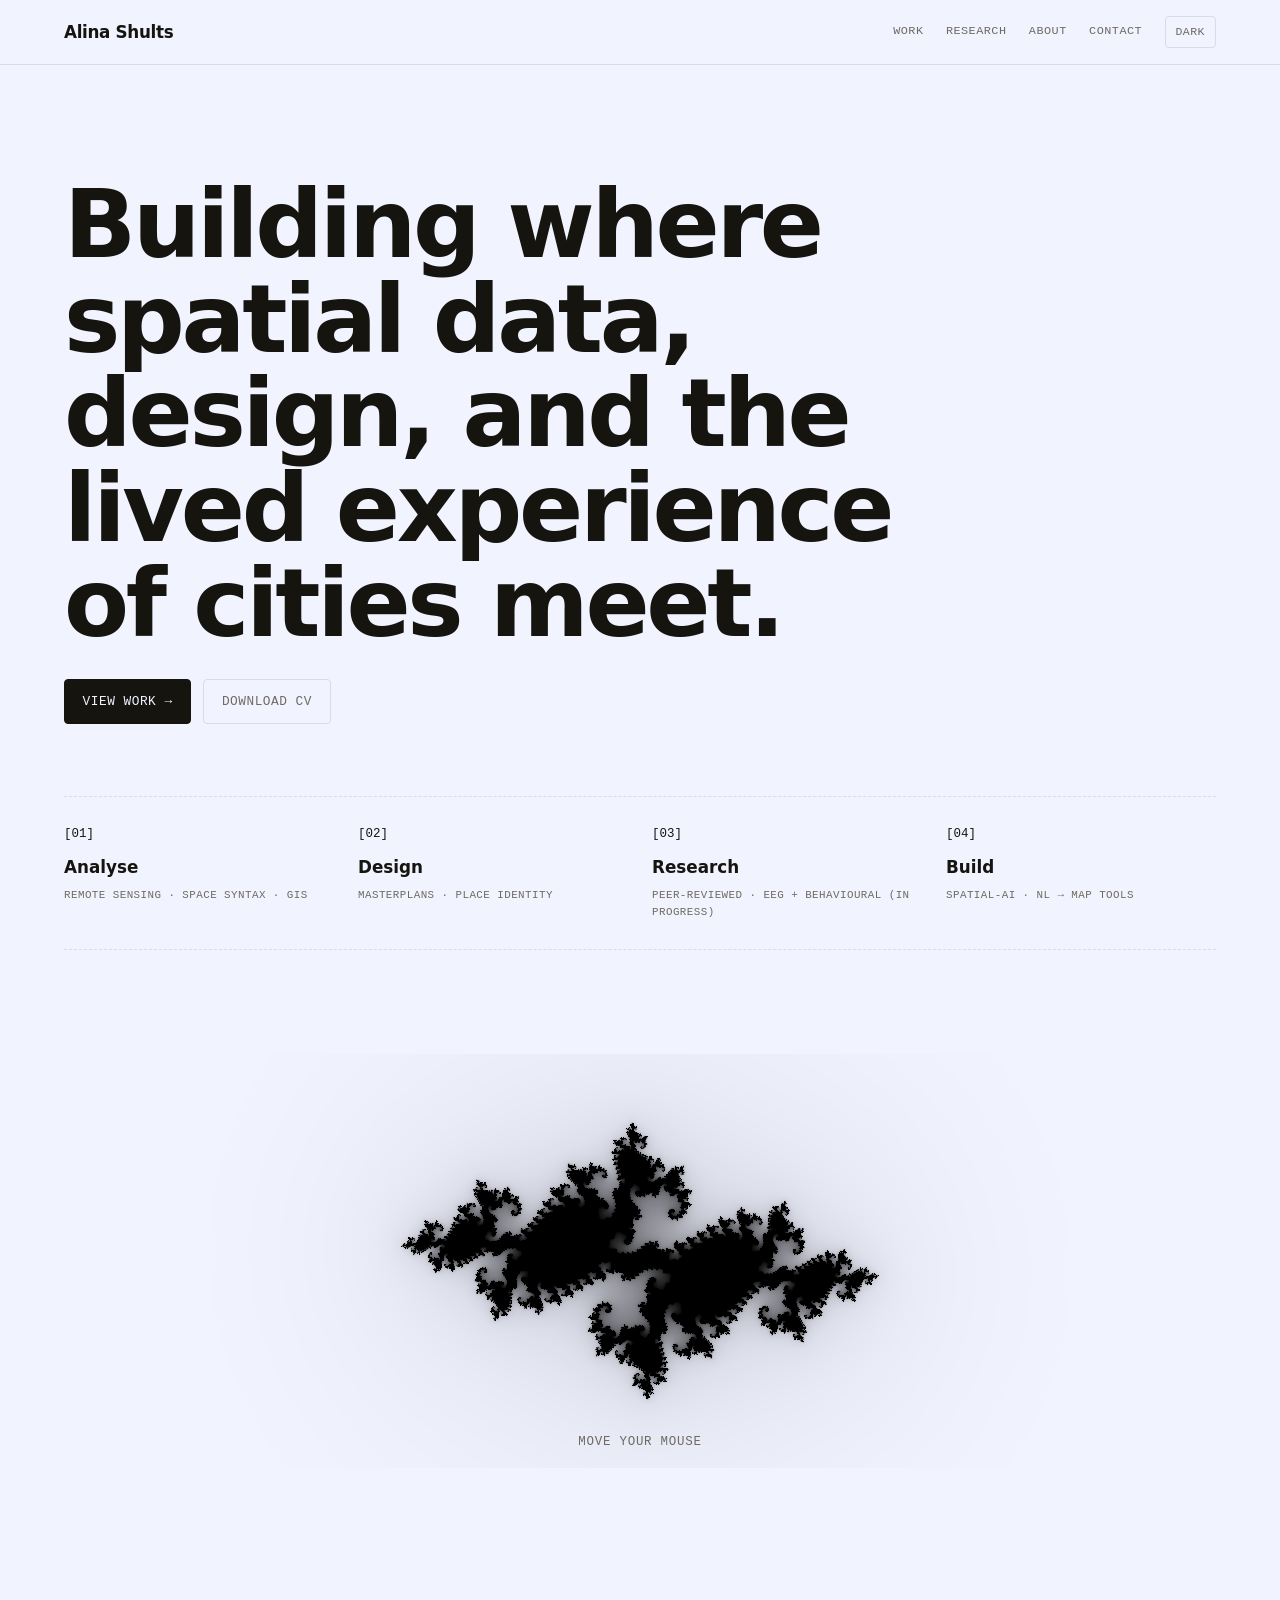
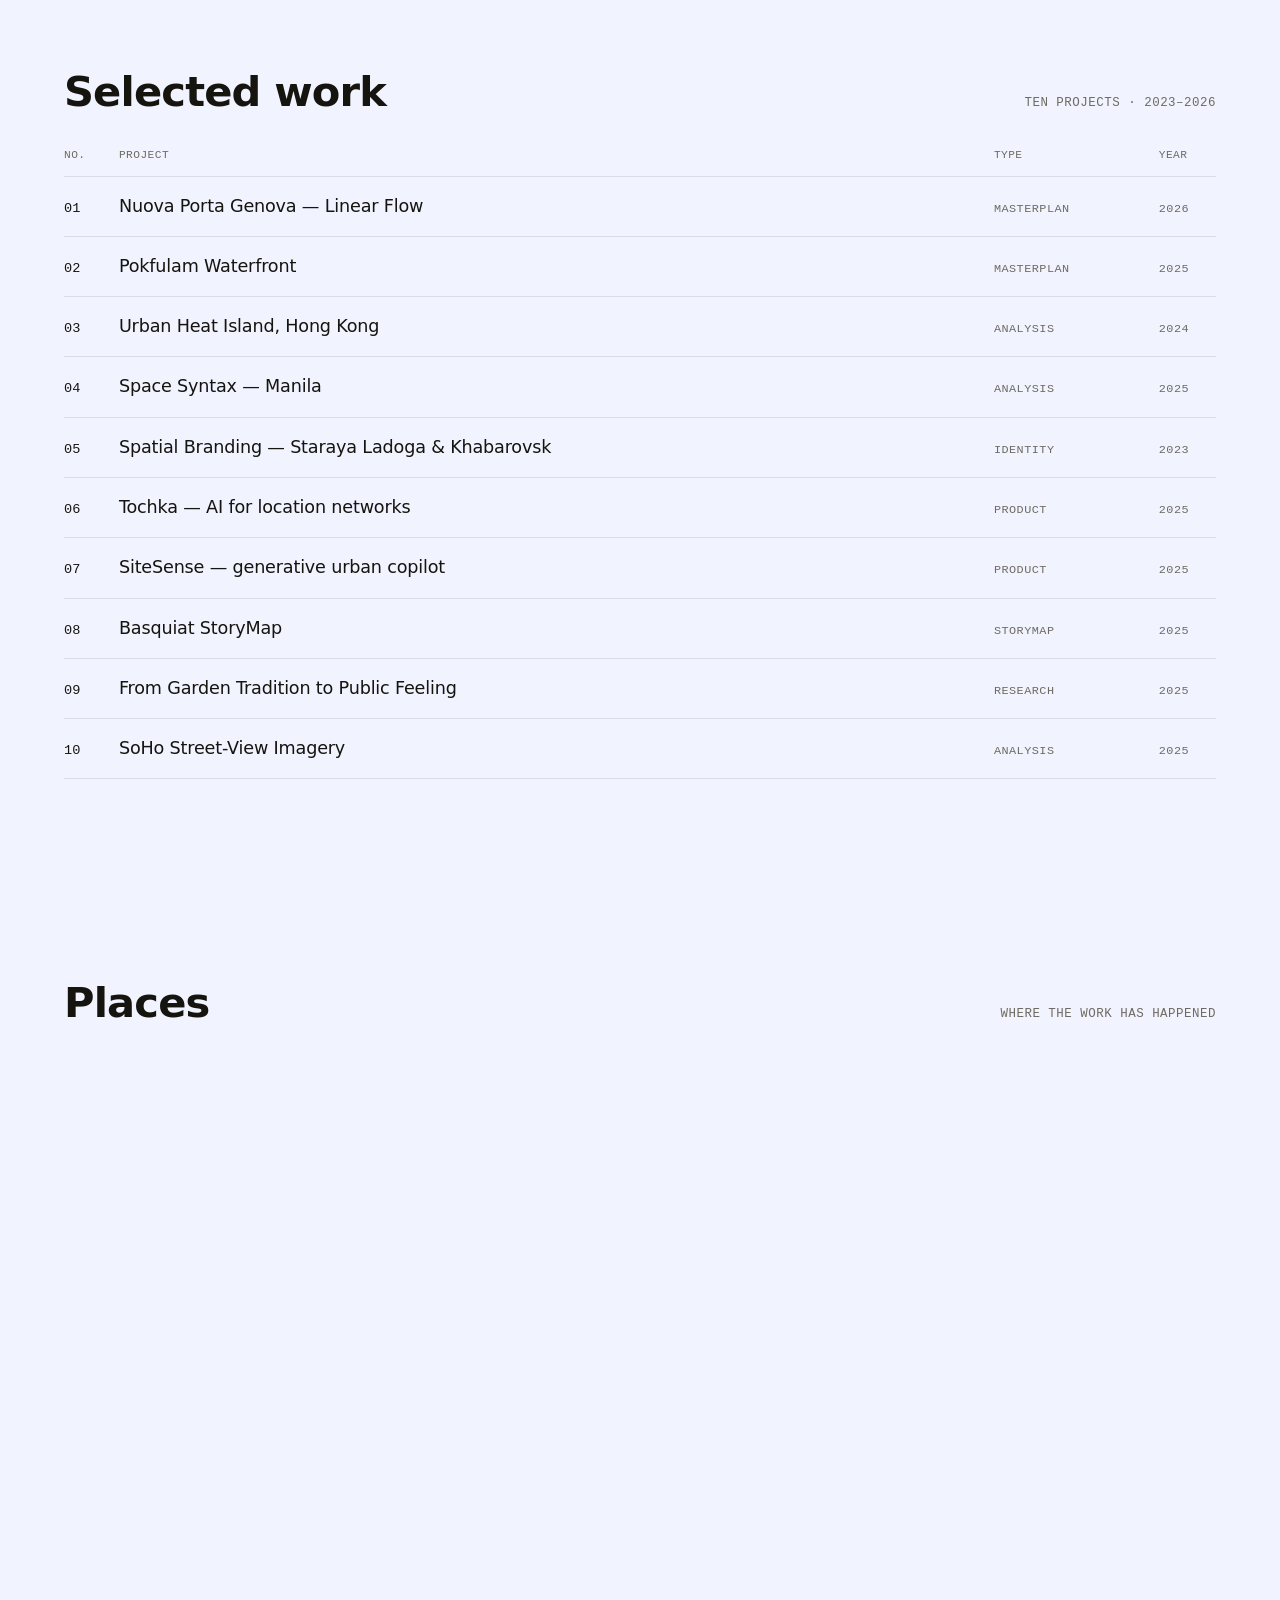
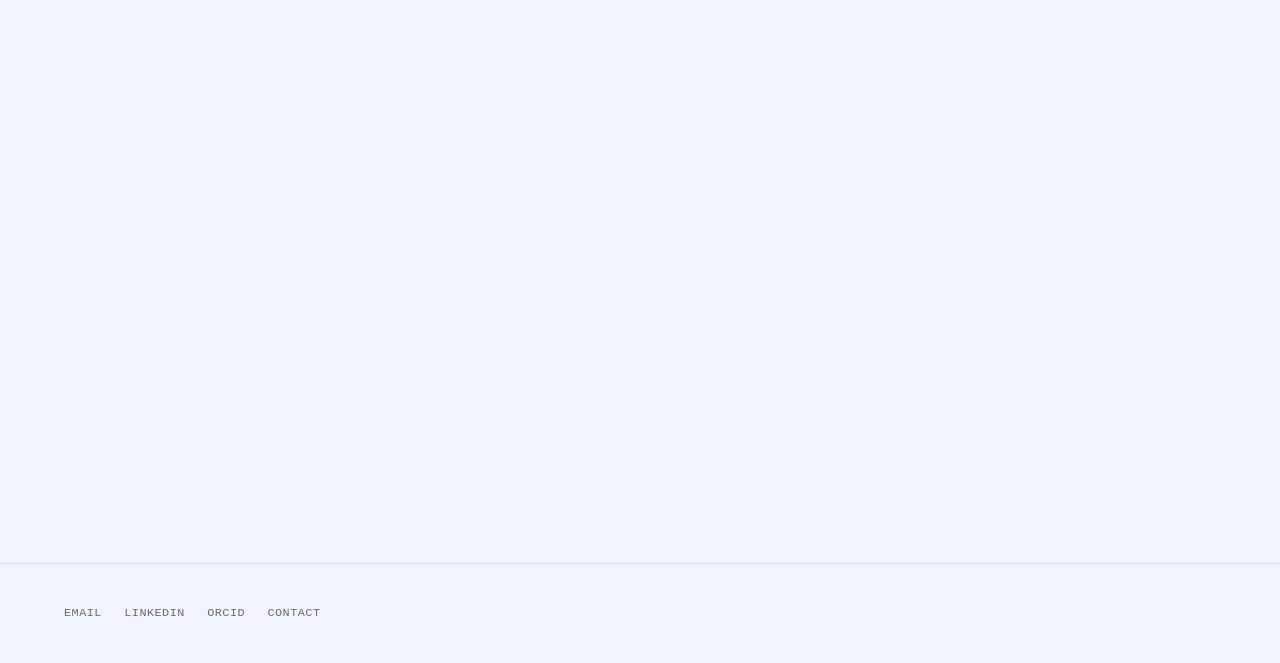
==== index.html @ 36d3a9ee "Julia widget: remove label, blend into page background Transparent fractal sky (alpha = darkness) ov" ====
<!doctype html>
<html lang="en" data-page="home">
<head>
<meta charset="utf-8">
<meta name="viewport" content="width=device-width, initial-scale=1">
<meta http-equiv="Content-Security-Policy" content="default-src 'self'; script-src 'self'; style-src 'self' https://fonts.googleapis.com; font-src https://fonts.gstatic.com; img-src 'self' data:; connect-src 'self'; base-uri 'none'; form-action 'none'">
<meta name="referrer" content="strict-origin-when-cross-origin">
<link rel="icon" href="favicon.ico" sizes="any">
<link rel="icon" type="image/png" sizes="32x32" href="assets/img/icon-32.png">
<link rel="icon" type="image/png" sizes="16x16" href="assets/img/icon-16.png">
<link rel="apple-touch-icon" href="assets/img/icon-180.png">
<title>Alina Shults — Urban Designer & Researcher</title>
<meta name="description" content="Alina Shults is a Hong Kong–based urban designer and researcher working where spatial data, design, and the lived experience of cities meet — and building the AI tools that act on it.">
<link rel="canonical" href="https://alinashults.com/">
<meta name="theme-color" content="#F1F3FF" media="(prefers-color-scheme: light)">
<meta name="theme-color" content="#121110" media="(prefers-color-scheme: dark)">

<meta property="og:type" content="website">
<meta property="og:title" content="Alina Shults — Urban Designer & Researcher">
<meta property="og:description" content="Spatial data, design, and the lived experience of cities — and the AI tools that act on it.">
<meta property="og:url" content="https://alinashults.com/">
<meta property="og:image" content="https://alinashults.com/assets/img/og.jpg">
<meta name="twitter:card" content="summary_large_image">

<link rel="preconnect" href="https://fonts.googleapis.com">
<link rel="preconnect" href="https://fonts.gstatic.com" crossorigin>
<link rel="stylesheet" href="https://fonts.googleapis.com/css2?family=Geist:wght@300;400;500;600&family=Hanken+Grotesk:wght@400;500;600&display=swap">
<link rel="stylesheet" href="https://fonts.googleapis.com/css2?family=Geist+Mono:wght@400;500&family=Space+Mono:wght@400;700&display=swap">
<link rel="stylesheet" href="assets/css/style.css?v=4">

<script type="application/ld+json">
{
  "@context":"https://schema.org",
  "@type":"Person",
  "name":"Alina Shults",
  "alternateName":"Alina Vivien Shults",
  "jobTitle":"Urban Designer & Researcher",
  "url":"https://alinashults.com/",
  "image":"https://alinashults.com/assets/img/og.jpg",
  "address":{"@type":"PostalAddress","addressLocality":"Hong Kong"},
  "alumniOf":[
    {"@type":"CollegeOrUniversity","name":"The University of Hong Kong"},
    {"@type":"CollegeOrUniversity","name":"HSE University (Higher School of Economics)"}
  ],
  "sameAs":[
    "https://hk.linkedin.com/in/alina-vivienne-shults-5b706b327",
    "https://orcid.org/0009-0008-7900-9839"
  ]
}
</script>
<script defer src="assets/js/main.js"></script>
</head>
<body>
<a class="skip-link" href="#main">Skip to content</a>

<header class="site-header">
  <div class="wrap site-header__row">
    <a class="wordmark" href="index.html" aria-label="Alina Shults — home">Alina Shults</a>
    <button class="nav-toggle" type="button" data-nav-toggle aria-controls="nav" aria-expanded="false">Menu</button>
    <nav class="nav" id="nav" aria-label="Primary">
      <a href="work.html">Work</a>
      <a href="research.html">Research</a>
      <a href="about.html">About</a>
      <a href="contact.html">Contact</a>
      <button class="theme-toggle" type="button" data-theme-toggle aria-pressed="false">
        <span data-theme-label>Dark</span>
      </button>
    </nav>
  </div>
</header>

<main id="main">

  <section class="wrap hero">
    <h1 class="hero__title">Building where spatial data, design, and the lived experience of cities meet.</h1>
    <div class="cta">
      <a class="btn btn--primary" href="work.html">View work →</a>
      <a class="btn" href="assets/cv/alina-shults-cv.pdf">Download CV</a>
    </div>
  </section>

  <section class="wrap" aria-label="How I work">
    <div class="verbs" data-reveal>
      <div class="verb"><div class="verb__idx">[01]</div><div class="verb__name">Analyse</div><div class="verb__meta">Remote sensing · space syntax · GIS</div></div>
      <div class="verb"><div class="verb__idx">[02]</div><div class="verb__name">Design</div><div class="verb__meta">Masterplans · place identity</div></div>
      <div class="verb"><div class="verb__idx">[03]</div><div class="verb__name">Research</div><div class="verb__meta">Peer-reviewed · EEG + behavioural (in progress)</div></div>
      <div class="verb"><div class="verb__idx">[04]</div><div class="verb__name">Build</div><div class="verb__meta">Spatial-AI · NL → map tools</div></div>
    </div>
  </section>

  <section class="wrap section" aria-label="Generative">
    <div class="julia-widget" id="julia">
      <canvas id="julia-canvas"></canvas>
      <span class="hint" id="julia-hint">Move your mouse</span>
    </div>
  </section>

  <section class="wrap section" aria-labelledby="work-h">
    <div class="sec-head">
      <h2 class="sec-title" id="work-h">Selected work</h2>
      <span class="label">Ten projects · 2023–2026</span>
    </div>
    <div class="worktable">
      <div class="worktable__head"><span>No.</span><span>Project</span><span>Type</span><span>Year</span></div>
      <a class="work-row" href="work.html#nuova-porta-genova"><span class="work-row__no">01</span><span class="work-row__title">Nuova Porta Genova — Linear Flow</span><span class="work-row__type">Masterplan</span><span class="work-row__year">2026</span></a>
      <a class="work-row" href="work.html#pokfulam-waterfront"><span class="work-row__no">02</span><span class="work-row__title">Pokfulam Waterfront</span><span class="work-row__type">Masterplan</span><span class="work-row__year">2025</span></a>
      <a class="work-row" href="work.html#urban-heat-island-hong-kong"><span class="work-row__no">03</span><span class="work-row__title">Urban Heat Island, Hong Kong</span><span class="work-row__type">Analysis</span><span class="work-row__year">2024</span></a>
      <a class="work-row" href="work.html#space-syntax-manila"><span class="work-row__no">04</span><span class="work-row__title">Space Syntax — Manila</span><span class="work-row__type">Analysis</span><span class="work-row__year">2025</span></a>
      <a class="work-row" href="work.html#spatial-branding"><span class="work-row__no">05</span><span class="work-row__title">Spatial Branding — Staraya Ladoga &amp; Khabarovsk</span><span class="work-row__type">Identity</span><span class="work-row__year">2023</span></a>
      <a class="work-row" href="work.html#tochka"><span class="work-row__no">06</span><span class="work-row__title">Tochka — AI for location networks</span><span class="work-row__type">Product</span><span class="work-row__year">2025</span></a>
      <a class="work-row" href="work.html#sitesense"><span class="work-row__no">07</span><span class="work-row__title">SiteSense — generative urban copilot</span><span class="work-row__type">Product</span><span class="work-row__year">2025</span></a>
      <a class="work-row" href="projects/basquiat-storymap.html" target="_blank" rel="noopener"><span class="work-row__no">08</span><span class="work-row__title">Basquiat StoryMap</span><span class="work-row__type">Storymap</span><span class="work-row__year">2025</span></a>
      <a class="work-row" href="projects/gardens-public-feeling.html" target="_blank" rel="noopener"><span class="work-row__no">09</span><span class="work-row__title">From Garden Tradition to Public Feeling</span><span class="work-row__type">Research</span><span class="work-row__year">2025</span></a>
      <a class="work-row" href="projects/soho-street-view.html" target="_blank" rel="noopener"><span class="work-row__no">10</span><span class="work-row__title">SoHo Street-View Imagery</span><span class="work-row__type">Analysis</span><span class="work-row__year">2025</span></a>
    </div>
  </section>

  <section class="wrap section" aria-labelledby="places-h">
    <div class="sec-head">
      <h2 class="sec-title" id="places-h">Places</h2>
      <span class="label">Where the work has happened</span>
    </div>
    <div class="placemap-wrap" data-reveal>
      <svg id="placemap" viewBox="0 0 1000 389" role="img" aria-labelledby="maptitle" preserveAspectRatio="xMidYMid meet">
        <title id="maptitle">Map of locations across Europe, Russia, and East and Southeast Asia where Alina Shults has worked.</title>
        <rect class="frame" x="0.5" y="0.5" width="999" height="388"></rect>
        <path class="land" fill-rule="evenodd" d="M334.5 455.8L333.7 457.2L332.9 458.5L327.1 458.1L320.9 458.2L317.4 457.3L317.4 457.2L315.9 456.4L322.1 456.5L328.1 456.8L330.2 455.6L331.6 454.7L334.5 455.8ZM57.8 454.3L52.4 454.7L48.8 453.7L47.1 452.7L47.0 452.5L45.2 451.8L45.2 451.8L46.9 450.7L52.1 451.2L54.9 452.1L57.0 453.0L57.8 454.3ZM374.6 450.3L378.0 451.5L379.2 453.1L379.5 454.3L379.6 455.8L375.3 456.6L370.8 457.3L365.6 458.0L359.8 458.5L353.2 458.4L349.5 457.4L350.0 456.3L356.0 455.5L358.4 454.6L360.1 453.4L361.3 452.4L363.0 451.4L364.8 450.3L364.8 450.3L366.2 450.3L370.4 449.7L374.6 450.3ZM163.3 437.6L166.9 438.1L170.2 437.6L168.6 438.6L166.0 439.3L162.2 439.0L159.4 438.1L159.4 438.1L160.0 437.1L163.3 437.6ZM151.2 437.6L155.5 438.7L153.8 438.6L150.2 438.3L146.4 437.5L146.4 437.5L148.4 436.9L151.2 437.6ZM225.1 433.3L228.1 433.7L231.1 433.3L232.8 434.9L230.6 434.7L227.2 434.8L223.8 434.7L220.0 434.9L217.2 434.3L215.7 433.2L215.7 433.2L217.5 432.7L221.0 433.1L225.1 433.3ZM309.9 430.6L310.2 431.8L309.7 432.9L308.9 433.9L305.7 434.3L302.6 434.9L298.9 434.8L300.3 433.7L297.0 434.1L293.9 434.5L291.8 433.7L291.6 432.5L294.7 431.4L294.7 431.4L296.6 431.1L299.8 431.2L300.6 429.8L300.8 428.8L300.7 426.5L302.3 425.2L304.9 424.8L306.3 425.8L307.0 426.9L308.2 428.1L309.1 429.3L309.9 430.6ZM337.2 411.7L336.0 412.3L333.9 411.8L331.6 412.1L329.7 412.7L327.7 413.4L326.4 414.3L326.0 415.4L326.1 416.4L327.4 417.3L325.5 418.0L322.9 418.2L321.4 419.1L319.8 420.0L318.0 421.2L317.6 422.2L318.6 423.4L320.0 424.2L322.3 424.9L324.5 425.8L325.6 426.8L326.2 427.9L327.0 429.0L328.3 429.9L329.1 430.9L329.5 433.5L330.3 434.5L330.5 435.6L331.4 436.7L331.0 438.2L329.5 439.3L327.9 440.2L324.2 440.6L322.9 441.6L321.2 442.5L317.1 443.6L313.4 444.0L309.9 444.6L306.1 445.2L303.9 446.3L299.4 446.4L294.5 446.3L290.1 446.6L285.4 446.6L286.3 447.6L290.6 448.1L293.7 448.9L295.4 449.9L292.3 450.7L287.5 450.5L283.5 451.2L283.4 452.3L283.3 453.4L286.5 454.3L287.1 455.4L290.7 456.4L296.5 456.8L301.5 457.6L305.5 458.5L310.6 459.3L317.5 459.8L324.3 460.5L329.0 461.4L334.2 462.3L336.9 463.6L338.3 464.6L341.6 463.6L346.2 462.8L351.1 462.0L356.8 461.3L361.8 460.5L368.7 460.4L375.5 460.8L381.1 461.5L382.9 460.3L386.7 459.5L393.8 459.4L399.3 458.8L404.5 458.2L410.2 457.8L416.4 457.3L420.7 456.6L418.7 455.6L417.5 454.7L417.5 453.6L412.2 453.7L406.4 454.2L401.0 454.2L400.2 453.1L400.6 451.1L401.9 450.5L405.8 449.8L410.5 449.2L413.9 448.3L417.3 447.5L419.8 446.4L423.6 446.0L427.3 445.6L429.2 445.4L433.5 445.2L437.6 444.9L441.0 444.3L444.4 443.7L447.5 443.0L451.3 442.1L453.8 441.2L456.4 440.4L457.2 439.3L454.3 438.7L455.2 437.5L457.1 436.6L460.0 436.1L463.0 435.4L465.9 434.6L468.0 433.5L469.4 432.2L471.4 431.4L474.7 431.6L476.1 432.5L479.4 432.6L479.5 431.6L480.9 430.5L483.9 430.8L484.6 431.8L487.9 432.0L491.5 431.5L495.0 431.1L498.2 431.3L499.4 432.5L502.4 431.5L505.2 431.0L508.4 430.7L511.5 430.3L514.3 429.6L517.4 429.2L519.8 428.6L521.5 427.6L523.6 428.3L526.5 427.9L528.5 429.2L530.0 430.2L533.2 429.7L534.5 428.6L537.3 427.8L540.9 428.0L542.0 429.0L544.3 428.0L547.3 427.7L550.6 427.6L553.5 427.6L556.6 427.9L559.6 428.1L560.9 429.0L562.7 429.8L565.7 429.3L569.0 429.2L572.2 429.2L575.3 429.2L578.0 428.8L581.0 428.5L583.4 427.7L586.0 427.2L588.9 427.0L591.0 426.2L592.5 424.7L594.1 423.7L597.0 424.2L598.1 425.2L600.5 425.8L603.3 425.6L605.3 426.6L607.4 427.3L610.2 426.6L611.2 425.4L613.7 424.9L616.6 424.0L619.3 423.6L622.5 423.1L624.7 422.5L627.0 421.8L629.2 421.2L631.8 421.6L634.3 420.6L636.1 419.8L638.7 419.9L641.0 419.2L641.5 418.2L643.9 417.5L646.2 416.9L648.9 416.5L651.5 416.3L653.9 416.4L656.5 416.7L658.8 417.5L659.0 418.7L661.5 419.6L663.2 420.4L666.5 420.7L668.3 421.5L670.6 422.2L673.3 422.4L675.5 421.8L677.9 420.7L680.5 421.3L683.3 421.6L685.9 421.9L688.6 422.2L691.4 422.2L693.6 425.0L693.5 425.8L693.2 427.0L690.5 427.7L688.4 428.7L688.7 429.8L691.9 429.8L691.5 430.9L690.1 431.9L688.7 433.0L690.9 433.9L694.1 434.2L697.3 433.7L698.8 432.6L699.7 431.6L701.3 430.7L703.0 429.9L703.7 428.9L705.2 427.6L706.9 427.3L710.1 427.2L712.9 426.8L715.7 426.4L717.0 425.3L717.9 424.3L719.8 423.2L722.5 422.5L724.8 422.0L726.3 421.1L727.9 420.6L729.9 420.1L732.7 420.4L735.2 420.1L737.9 419.8L741.0 420.0L743.0 419.2L744.4 417.4L745.4 418.1L746.7 419.4L749.1 420.0L751.8 420.2L754.4 419.9L757.2 420.1L759.9 420.1L761.6 419.9L763.9 420.0L766.1 420.6L768.6 420.3L771.6 420.3L774.1 419.9L777.0 420.3L778.8 419.3L780.3 418.4L782.2 417.6L785.6 415.6L787.4 416.0L789.6 416.7L791.4 417.7L794.9 419.4L797.7 419.4L800.2 419.4L803.2 419.1L806.2 418.7L808.5 418.0L810.4 417.2L813.5 417.0L815.6 416.4L817.7 417.0L819.2 417.9L821.1 418.7L824.2 418.6L826.1 419.3L829.4 420.0L832.9 420.3L835.8 420.1L837.9 419.2L839.8 418.3L842.3 418.1L844.8 418.5L847.7 418.8L850.3 418.3L852.8 418.3L855.2 418.6L857.8 418.9L860.3 418.4L863.3 418.0L866.1 417.9L869.3 417.9L871.8 417.6L874.3 417.4L875.1 416.0L875.2 414.9L876.9 415.6L877.4 416.9L878.4 418.0L879.5 418.9L881.8 419.4L885.0 419.3L888.6 419.2L891.1 419.1L894.8 419.1L897.4 419.0L901.0 419.1L904.1 419.3L906.1 420.2L905.6 421.2L907.4 422.1L910.3 422.7L913.4 423.4L917.0 423.9L920.8 424.3L923.6 424.8L926.8 424.8L928.6 423.9L931.0 424.7L933.1 425.5L935.6 426.2L939.0 426.5L942.2 426.8L943.5 427.9L946.7 428.5L948.8 429.5L951.9 429.9L955.1 429.9L958.1 430.1L961.4 430.0L964.7 430.2L967.8 430.6L970.7 431.3L973.6 431.8L975.6 432.6L975.2 433.7L973.8 434.7L972.5 435.9L971.5 436.9L970.2 438.1L966.6 438.5L965.0 439.5L961.4 440.1L960.1 441.2L958.2 442.2L956.2 443.1L955.1 444.2L954.4 445.2L954.1 446.5L954.1 447.5L955.7 448.6L956.3 449.7L957.6 450.6L962.8 451.0L963.9 452.2L958.9 452.7L954.6 453.2L949.4 453.4L947.0 454.9L946.5 456.2L945.3 457.3L943.9 458.3L947.6 459.2L949.0 460.4L951.4 461.4L954.7 462.3L958.6 463.2L962.8 464.1L969.2 465.0L970.6 466.3L978.6 466.9L979.1 467.1L981.2 467.9L988.8 467.2L995.2 468.1L1000.0 468.8L1000.0 483.5L0.0 483.5L0.0 468.8L0.2 468.8L2.6 467.2L7.6 468.1L7.9 468.0L8.7 467.7L9.7 467.4L10.5 467.2L10.9 467.1L11.3 467.1L11.6 467.1L15.6 468.3L19.1 467.1L19.8 467.0L27.9 466.5L30.6 467.1L31.9 467.5L36.0 468.4L43.9 469.1L50.2 470.0L60.9 470.6L68.9 469.9L80.7 470.4L87.4 471.3L94.8 470.5L102.5 469.7L103.1 468.4L92.1 468.3L83.2 467.6L80.8 466.5L73.4 465.9L73.9 464.7L74.9 463.5L75.9 462.5L75.4 461.4L70.8 460.6L68.6 459.6L64.3 458.7L71.1 458.9L77.5 458.5L81.5 459.4L86.5 458.6L91.1 457.6L93.3 456.6L92.3 455.5L88.7 454.7L84.6 453.9L78.9 453.7L73.9 453.4L68.5 453.1L66.7 452.1L63.1 451.2L61.0 450.2L60.1 447.0L61.5 447.3L64.0 448.2L68.5 447.9L72.9 447.5L75.2 448.7L79.6 448.5L83.3 447.9L86.8 447.1L90.0 446.2L94.2 445.9L94.0 444.9L93.1 443.8L93.9 442.8L97.5 442.4L99.1 443.3L103.3 442.7L106.6 442.0L110.5 442.0L114.3 441.7L118.0 441.1L121.0 440.5L124.4 439.9L126.6 440.0L128.5 440.2L132.6 439.9L136.3 440.3L140.1 440.3L143.8 439.9L147.5 440.2L151.7 440.5L155.5 440.3L159.5 440.4L163.7 440.5L167.5 440.3L170.3 439.5L173.7 439.1L177.2 439.7L180.5 439.2L183.5 438.2L185.3 439.1L186.3 440.1L188.1 441.0L190.9 440.2L194.3 441.2L198.0 441.5L201.2 442.3L205.1 442.1L208.7 441.7L212.9 441.8L216.6 442.1L220.4 442.6L221.9 441.4L220.1 440.5L218.7 439.5L215.2 439.3L213.6 438.3L213.0 437.2L212.0 435.2L214.1 435.6L217.8 435.7L221.4 435.6L224.6 436.0L227.4 436.8L228.6 437.8L232.4 437.9L236.0 437.6L239.8 437.0L243.2 436.7L246.1 437.4L249.8 437.1L252.1 435.0L254.4 436.3L257.6 436.8L261.1 436.5L263.4 437.6L267.0 437.7L270.4 438.0L273.7 438.6L275.9 437.6L277.0 436.6L279.7 437.7L283.5 437.4L286.4 438.0L288.3 438.9L292.0 438.7L294.9 438.1L297.7 437.4L301.1 437.0L305.0 436.6L308.5 436.3L311.2 435.7L312.9 434.8L313.5 433.6L313.2 432.5L312.3 431.4L311.3 430.3L310.5 429.2L309.8 428.2L309.6 427.1L309.9 426.0L311.2 425.0L312.3 423.8L312.7 422.8L312.2 421.6L311.8 420.5L313.2 419.2L314.7 418.4L316.5 417.4L318.4 416.5L320.6 415.7L321.7 414.5L323.3 413.7L325.0 413.0L327.7 412.9L329.4 412.0L331.4 411.4L333.6 411.1L335.7 410.4L337.2 409.5L339.4 409.2L341.0 409.9L340.0 410.8L337.2 411.7ZM311.8 383.0L315.4 384.7L319.3 385.4L318.1 386.8L315.4 386.9L314.0 385.9L313.1 387.1L310.7 387.9L307.7 387.6L305.7 386.8L302.8 386.4L299.3 384.8L296.4 383.3L292.6 380.2L294.9 380.8L298.8 382.7L302.5 383.6L303.9 382.4L304.8 380.5L307.4 379.3L309.3 379.7L309.3 379.7L310.4 380.9L311.8 383.0ZM337.4 375.4L339.6 376.6L338.8 377.6L335.0 378.4L333.8 377.5L331.4 378.7L330.0 377.5L333.3 375.8L335.7 376.5L337.4 375.4ZM695.2 371.5L691.0 371.7L690.9 370.2L691.3 369.1L691.5 368.5L693.3 369.4L695.9 369.7L696.0 370.3L695.2 371.5ZM903.9 346.7L906.6 347.7L908.1 347.3L910.2 346.8L911.9 347.0L912.1 350.3L911.2 351.2L910.9 353.5L909.9 352.7L908.0 354.6L907.4 354.5L905.7 354.4L904.0 352.0L903.6 350.2L902.0 347.8L902.1 346.5L903.9 346.7ZM980.6 347.1L981.2 348.2L983.2 347.1L984.0 348.3L984.0 349.5L983.0 350.7L981.2 352.8L979.8 353.9L980.8 355.2L978.6 355.3L976.3 356.3L975.5 358.1L973.9 361.0L971.8 362.2L970.4 363.0L967.8 362.9L966.0 362.0L963.0 361.8L962.5 360.8L964.0 358.7L967.5 356.0L969.3 355.5L971.3 354.4L973.7 353.0L975.3 351.5L976.6 349.5L977.6 348.8L978.0 347.2L980.0 345.9L980.6 347.1ZM985.0 333.9L987.0 336.8L987.1 334.9L988.4 335.6L988.8 337.8L991.0 338.7L992.9 338.9L994.5 337.8L995.9 338.1L995.2 340.6L994.4 342.2L992.2 342.2L991.5 343.0L991.8 344.2L991.3 344.7L990.3 346.2L988.9 348.1L986.8 349.2L986.3 348.5L985.1 348.1L986.7 345.8L985.8 344.3L982.8 343.2L982.9 342.2L984.9 341.2L985.4 339.1L985.3 337.3L984.1 335.4L984.2 334.9L982.9 333.8L980.7 331.3L979.5 329.3L980.6 329.1L982.1 330.7L984.2 331.4L985.0 333.9ZM964.2 295.0L963.2 295.6L961.6 294.9L959.7 293.6L957.9 292.2L956.0 290.2L955.6 289.3L956.8 289.3L958.4 290.2L959.6 291.2L960.5 292.0L962.8 293.7L964.2 295.0ZM995.5 281.6L996.4 282.4L996.0 283.8L994.3 284.2L992.7 283.9L992.5 282.6L993.5 281.7L994.8 282.0L995.5 281.6ZM998.2 280.1L996.5 280.7L996.1 279.6L997.5 279.1L998.4 278.9L1000.0 278.0L1000.0 279.4L998.2 280.1ZM0.2 279.3L0.0 279.4L0.0 278.0L0.6 277.9L0.2 279.3ZM966.2 279.2L965.3 279.5L964.4 278.3L964.5 277.6L966.2 279.2ZM964.2 274.9L964.6 277.1L963.9 276.8L963.3 276.9L962.9 276.2L962.9 274.0L964.2 274.9ZM639.0 271.1L639.5 274.4L640.2 275.7L639.9 277.0L639.4 277.9L638.5 276.2L638.0 277.1L638.5 279.1L638.3 280.3L637.5 280.9L637.3 283.3L636.2 286.5L634.9 290.4L633.1 295.6L632.1 299.5L630.8 302.7L628.6 303.4L626.1 304.5L624.5 303.8L622.3 302.8L621.6 301.4L621.4 298.9L620.4 296.7L620.2 294.7L620.6 292.7L621.9 292.2L621.9 291.3L623.3 289.2L623.5 287.4L622.9 286.1L622.3 284.3L622.1 281.8L623.1 280.2L623.5 278.5L624.8 278.4L626.4 277.8L627.4 277.3L628.6 277.2L630.2 275.7L632.5 274.0L633.3 272.6L633.0 271.4L634.1 271.7L635.7 269.8L635.7 268.1L636.7 266.9L637.6 268.0L638.4 269.2L639.0 271.1ZM898.8 271.6L899.8 273.8L901.6 272.8L902.5 274.0L903.8 275.0L903.5 276.3L904.1 278.7L904.5 280.0L905.2 280.4L906.0 282.8L905.7 284.2L906.6 286.1L909.6 287.5L911.6 288.8L913.5 290.1L913.1 290.7L914.7 292.5L915.8 295.5L916.9 294.9L918.0 296.1L918.7 295.6L919.2 298.6L921.1 300.3L922.4 301.4L924.6 303.6L925.4 305.8L925.4 307.4L925.3 309.1L926.6 311.5L926.4 314.0L925.9 315.3L925.2 317.7L925.2 319.3L924.7 321.3L923.5 323.8L921.4 325.2L920.4 327.4L919.5 328.7L918.7 331.1L917.6 332.5L916.9 334.6L916.5 336.5L916.7 337.4L915.1 338.4L912.0 338.5L909.4 339.6L908.1 340.7L906.4 341.9L904.1 340.6L902.4 340.1L902.9 338.7L901.3 339.2L898.9 341.2L896.5 340.5L894.9 340.0L893.4 339.8L890.7 339.0L888.9 337.3L888.4 335.2L887.7 333.8L886.3 332.7L883.7 332.4L884.6 331.0L883.9 328.9L882.6 330.9L880.1 331.4L881.5 329.8L882.0 328.2L883.0 326.9L882.8 324.8L880.5 327.2L878.8 328.1L877.7 330.3L875.6 329.2L875.7 327.7L873.9 325.7L872.5 324.7L873.0 324.0L869.4 322.3L867.5 322.3L864.8 320.9L859.8 321.2L856.2 322.2L853.1 323.1L850.4 322.9L847.5 324.3L845.1 325.0L844.5 326.4L843.5 327.6L841.1 327.6L839.4 327.9L836.9 327.4L834.9 327.7L833.0 327.8L831.4 329.3L830.6 329.2L829.2 329.9L827.8 330.8L825.8 330.7L824.0 330.7L821.0 328.9L819.5 328.4L819.6 326.8L821.0 326.4L821.4 325.8L821.3 324.8L821.7 322.9L821.4 321.2L819.9 318.4L819.4 316.8L819.6 315.3L818.4 313.5L818.4 312.6L817.1 311.5L816.8 309.4L815.2 307.2L814.8 306.0L816.1 307.2L815.1 304.6L816.5 305.4L817.3 306.5L817.3 305.0L815.9 302.9L815.6 302.0L815.0 301.2L815.3 299.5L815.9 298.9L816.2 297.5L815.9 295.8L817.1 293.9L817.3 296.0L818.5 294.1L820.7 293.1L822.1 291.9L824.2 290.9L825.5 290.7L826.2 291.0L828.4 290.0L830.1 289.7L830.5 289.1L831.3 288.8L832.8 288.9L835.7 288.1L837.2 286.9L837.9 285.4L839.6 284.0L839.7 282.9L839.8 281.3L841.7 279.0L842.9 281.4L844.1 280.8L843.1 279.5L843.9 278.2L845.2 278.8L845.5 276.7L847.0 275.3L847.7 274.2L849.1 273.7L849.1 272.9L850.3 273.3L850.4 272.6L851.6 272.2L853.0 271.8L855.0 273.1L856.6 274.7L858.3 274.7L860.1 275.0L859.5 273.5L860.8 271.2L862.1 270.5L861.6 269.8L862.8 268.2L864.5 267.3L865.9 267.6L868.3 267.1L868.2 265.6L866.2 264.7L867.7 264.3L869.5 265.0L871.0 266.1L873.3 266.9L874.1 266.6L875.8 267.4L877.5 266.6L878.5 266.9L879.1 266.3L880.4 267.7L879.7 269.2L878.6 270.3L877.7 270.4L878.0 271.5L877.2 272.9L876.2 274.3L876.4 275.1L878.6 276.6L880.7 277.5L882.2 278.5L884.2 280.1L885.0 280.1L886.4 280.8L886.8 281.7L889.5 282.6L891.3 281.7L891.9 280.2L892.4 278.9L892.8 277.4L893.6 275.2L893.2 273.9L893.4 273.1L893.1 271.5L893.5 269.4L894.0 268.8L893.6 267.9L894.2 266.4L894.8 264.9L894.8 264.1L895.9 263.0L896.7 264.4L896.9 266.1L897.5 266.5L897.7 267.6L898.7 269.1L898.9 270.6L898.8 271.6ZM950.3 262.5L951.1 263.5L949.2 263.5L948.1 261.8L949.8 262.4L950.3 262.5ZM835.3 261.9L834.2 261.9L830.5 260.0L833.1 259.4L834.5 260.3L835.5 261.1L835.3 261.9ZM946.8 260.8L945.7 260.9L944.0 260.6L943.4 260.2L943.6 259.1L945.5 259.5L946.4 260.1L946.8 260.8ZM949.1 260.1L948.7 260.6L946.6 258.2L946.1 256.5L947.0 256.5L948.0 258.7L949.1 260.1ZM845.7 261.6L843.3 262.2L842.9 261.9L843.2 260.9L844.4 259.2L847.1 258.1L847.5 257.5L849.9 256.8L851.8 256.7L852.7 256.4L853.7 256.7L852.7 257.5L849.8 258.7L847.5 259.5L845.7 261.6ZM827.5 255.9L828.5 256.6L830.2 256.4L830.9 257.6L827.7 258.1L825.8 258.5L824.3 258.5L825.2 256.9L826.8 256.9L827.5 255.9ZM841.4 255.9L841.0 257.4L836.8 258.2L833.1 257.9L833.1 256.9L835.3 256.3L837.1 257.1L838.9 256.9L841.4 255.9ZM944.1 256.6L944.2 257.1L942.0 255.9L940.5 254.9L939.5 254.0L939.9 253.7L941.2 254.4L943.4 255.7L944.1 256.6ZM937.6 253.8L937.1 254.0L935.8 253.3L934.7 252.2L934.8 251.7L936.5 252.9L937.6 253.8ZM801.7 252.2L807.1 252.5L807.7 251.4L812.8 252.7L813.8 254.5L818.0 255.0L821.4 256.7L818.2 257.7L815.2 256.6L812.7 256.7L809.8 256.5L807.2 256.0L804.0 254.9L801.9 254.6L800.8 255.0L795.7 253.8L795.2 252.6L792.7 252.4L794.6 249.8L798.0 249.9L800.2 251.0L801.4 251.2L801.7 252.2ZM874.2 250.7L872.8 252.6L872.5 250.5L873.0 249.5L873.6 248.5L874.2 249.3L874.2 250.7ZM933.0 252.3L932.2 252.6L931.0 251.6L929.8 249.8L929.2 247.7L929.6 247.4L929.9 248.2L930.7 248.9L932.1 250.6L933.4 251.6L933.0 252.3ZM922.2 248.6L920.7 248.8L920.3 249.6L918.8 250.3L917.3 251.0L915.9 251.0L913.6 250.1L912.0 249.4L912.2 248.5L914.7 248.9L916.2 248.7L916.7 247.4L917.1 247.3L917.3 248.8L918.9 248.6L919.7 247.6L921.2 246.6L920.9 245.0L922.6 244.9L923.2 245.4L923.1 246.9L922.2 248.6ZM853.5 243.0L852.4 243.9L850.5 243.4L850.0 242.2L852.8 242.1L853.5 243.0ZM862.4 242.0L863.4 244.1L861.1 243.0L858.8 242.7L857.2 242.9L855.3 242.8L855.9 241.3L859.4 241.2L862.4 242.0ZM925.4 245.9L924.5 246.6L924.0 245.0L923.4 243.9L922.1 243.0L920.5 241.8L918.5 241.0L919.3 240.3L920.8 241.1L921.7 241.7L922.9 242.4L924.0 243.6L925.1 244.5L925.4 245.9ZM872.6 236.6L873.4 241.1L876.3 242.8L878.6 239.8L881.8 238.1L884.2 238.1L886.6 239.1L888.7 240.1L891.7 240.6L896.5 242.5L901.6 244.1L903.5 245.6L905.1 246.9L905.5 248.6L910.1 250.3L910.8 251.8L908.3 252.1L908.9 253.9L911.3 255.8L913.2 258.7L914.7 258.6L914.6 259.8L916.8 260.3L915.9 260.8L918.9 262.0L918.6 262.8L916.7 263.0L916.1 262.3L913.7 262.0L910.9 261.5L908.7 259.8L907.1 258.2L905.7 255.8L902.1 254.6L899.7 255.4L898.0 256.3L898.4 258.4L896.2 259.3L894.6 258.9L891.8 258.7L889.3 256.5L886.5 255.9L885.8 256.7L882.3 256.8L883.4 254.5L885.2 253.7L884.5 250.7L883.1 248.4L877.7 246.0L875.5 245.8L871.3 243.2L870.5 244.6L869.4 244.8L868.8 243.8L868.8 242.6L866.6 241.2L869.6 240.2L871.6 240.3L871.4 239.6L867.3 239.5L866.2 237.9L863.7 237.4L862.6 236.0L866.3 235.3L867.7 234.4L872.2 235.6L872.6 236.6ZM847.9 229.5L845.7 232.2L843.6 232.7L840.9 232.2L836.3 232.3L833.8 232.7L833.4 234.8L835.9 237.3L837.4 236.1L842.6 235.1L842.4 236.4L841.2 236.0L840.0 237.6L837.5 238.7L840.2 242.3L839.6 243.2L842.1 246.4L842.1 248.2L840.6 249.1L839.5 248.1L840.9 245.8L838.2 246.9L837.5 246.1L837.8 245.0L835.8 243.4L836.0 240.7L834.2 241.5L834.4 244.8L834.5 248.8L832.8 249.2L831.6 248.3L832.4 245.8L831.9 243.1L830.8 243.1L829.9 241.2L831.1 239.4L831.5 237.2L832.8 233.0L833.4 231.8L835.8 229.8L838.0 230.6L841.5 231.0L844.7 230.9L847.4 228.8L847.9 229.5ZM857.5 230.3L857.3 232.7L855.9 232.4L855.5 234.1L856.6 235.6L855.8 235.9L854.7 234.1L853.9 230.6L854.4 228.4L855.4 227.4L855.6 228.9L857.2 229.1L857.5 230.3ZM793.9 249.7L790.9 249.7L788.5 247.4L785.0 245.1L783.8 243.4L781.7 241.2L780.3 239.1L778.2 235.2L775.7 232.9L774.9 230.5L773.9 228.3L771.4 226.6L769.9 224.2L767.8 222.7L764.9 219.6L764.7 218.2L766.5 218.3L770.8 218.8L773.2 221.5L775.4 223.4L776.9 224.6L779.6 227.6L782.4 227.6L784.7 229.5L786.3 231.8L788.4 233.1L787.3 235.4L788.9 236.3L789.9 236.4L790.4 238.4L791.4 239.9L793.4 240.1L794.7 241.9L794.0 245.4L793.9 249.7ZM827.4 228.3L830.5 230.9L827.3 231.2L826.3 233.1L826.4 235.6L823.8 237.5L823.7 240.3L822.6 244.5L822.2 243.6L819.1 244.8L818.0 243.1L816.0 243.0L814.6 242.1L811.3 243.1L810.3 241.7L808.5 241.9L806.2 241.6L805.8 237.8L804.4 237.1L803.0 234.7L802.6 232.2L803.0 229.7L804.6 227.8L806.7 228.8L808.8 228.3L809.4 225.9L810.5 225.4L813.9 224.8L815.9 222.6L817.2 220.8L818.3 219.8L820.7 218.3L822.8 216.3L824.2 214.2L825.4 214.1L826.8 215.6L826.9 216.8L828.7 217.5L831.1 218.4L830.9 219.5L829.0 219.6L829.5 221.0L827.5 221.9L825.9 224.4L827.9 227.0L827.4 228.3ZM851.0 210.0L851.3 211.9L851.5 213.4L850.5 216.0L849.5 213.1L848.2 214.5L849.1 216.6L848.3 217.9L845.1 216.3L844.3 214.3L845.1 212.9L843.4 211.6L842.5 212.8L841.2 212.7L839.1 214.2L838.7 213.4L839.8 211.1L841.5 210.3L843.0 209.2L844.0 210.5L846.1 209.7L846.6 208.5L848.5 208.4L848.4 206.3L850.6 207.6L850.9 209.0L851.0 210.0ZM725.6 216.2L723.2 216.8L721.9 214.6L721.4 210.6L722.6 206.1L724.6 207.6L725.8 209.6L727.2 212.5L726.8 215.4L725.6 216.2ZM330.7 205.3L328.4 205.6L327.9 205.4L328.7 204.6L328.7 203.5L330.3 203.1L330.8 203.2L330.7 205.3ZM844.4 204.8L843.4 205.8L842.5 207.5L841.7 208.3L839.9 206.4L840.5 205.7L841.2 204.9L841.5 203.2L843.1 203.0L842.6 204.9L844.7 202.2L844.4 204.8ZM829.2 207.5L825.5 210.2L826.8 208.2L828.9 206.5L830.5 204.6L832.0 201.8L832.5 204.1L830.6 205.6L829.2 207.5ZM838.6 200.4L840.2 201.2L842.0 201.2L841.9 202.4L840.7 203.6L838.9 204.4L838.8 203.1L839.0 201.7L838.6 200.4ZM848.6 199.6L849.4 202.7L847.3 202.0L847.3 202.9L848.0 204.6L846.7 205.2L846.6 203.3L845.7 203.1L845.3 201.5L846.9 201.7L846.9 200.6L845.2 198.5L847.9 198.6L848.6 199.6ZM837.6 197.1L836.8 199.5L835.6 198.1L834.2 196.0L836.6 196.1L837.6 197.1ZM837.0 182.0L838.7 182.8L839.6 182.1L839.8 182.8L839.4 183.9L840.3 185.9L839.6 188.2L838.0 189.1L837.5 191.4L838.1 193.6L839.6 193.9L840.8 193.6L844.3 195.1L844.0 196.6L844.9 197.3L844.7 198.6L842.5 197.2L841.5 195.7L840.8 196.8L839.0 195.1L836.5 195.5L835.1 194.9L835.2 193.7L836.1 193.0L835.3 192.4L834.9 193.4L833.5 191.8L833.1 190.6L833.0 187.9L834.1 188.8L834.4 184.5L835.3 182.0L837.0 182.0ZM317.8 182.8L317.1 183.5L315.0 183.4L313.4 183.5L313.2 182.3L313.6 181.9L315.9 182.0L317.3 182.2L317.8 182.8ZM286.4 183.8L285.5 184.2L284.0 183.8L282.4 182.8L282.7 182.1L283.9 181.9L284.5 182.0L286.4 182.3L287.9 182.9L288.3 183.7L286.4 183.8ZM298.4 178.2L300.8 178.6L301.1 178.1L303.3 178.2L305.0 178.9L305.7 178.8L306.2 179.8L307.7 179.7L307.6 180.6L308.9 180.7L310.2 181.7L309.2 182.8L307.9 182.2L306.6 182.3L305.7 182.2L305.2 182.7L304.1 182.9L303.7 182.2L302.8 182.6L301.7 184.5L301.0 184.1L300.8 183.3L299.0 182.8L297.7 183.0L296.0 182.8L294.7 183.3L293.2 182.4L293.4 181.5L296.0 181.9L298.1 182.1L299.1 181.5L297.8 180.3L297.8 179.3L296.1 178.8L296.7 178.1L298.4 178.2ZM806.5 181.5L804.1 182.8L801.8 182.0L801.7 179.6L803.1 178.3L806.1 177.5L807.7 177.6L808.4 178.7L807.1 179.9L806.5 181.5ZM67.9 180.4L67.5 180.8L66.8 180.4L66.9 179.7L66.5 178.7L66.6 178.3L67.1 177.9L66.9 177.3L67.1 177.1L67.3 177.1L68.3 177.6L68.8 177.8L69.3 178.2L70.0 179.2L69.9 179.3L68.8 179.9L67.9 180.4ZM66.4 176.0L65.5 176.2L65.0 175.7L64.7 175.4L64.7 175.3L65.0 175.0L66.0 175.3L66.7 175.7L66.4 176.0ZM64.6 174.6L64.5 174.9L63.0 174.8L63.2 174.4L64.6 174.6ZM62.1 174.2L61.9 174.3L61.7 174.3L60.8 174.2L60.4 173.6L60.3 173.4L61.0 173.1L61.3 173.2L62.1 174.2ZM57.4 172.3L57.0 172.6L56.1 172.1L56.3 171.9L56.7 171.6L57.3 171.7L57.4 172.3ZM278.7 170.1L279.8 171.2L282.4 170.8L283.4 171.5L285.7 173.2L287.4 174.5L288.3 174.4L290.0 175.0L289.8 175.8L291.9 175.9L293.9 177.0L293.6 177.7L291.8 178.0L289.9 178.2L288.0 178.0L284.0 178.2L285.9 176.7L284.7 176.0L283.0 175.8L282.0 175.0L281.3 173.4L279.8 173.5L277.2 172.8L276.3 172.2L272.7 171.7L271.8 171.2L272.8 170.5L270.1 170.4L268.1 171.8L266.9 171.8L266.5 172.5L265.1 172.8L264.0 172.6L265.4 171.7L266.0 170.7L267.3 170.1L268.7 169.5L270.8 169.3L271.5 169.0L273.9 169.2L276.1 169.2L278.7 170.1ZM284.6 167.4L283.9 167.5L283.2 165.9L282.2 165.1L282.8 163.4L283.6 163.5L284.6 165.8L284.6 167.4ZM836.6 170.1L835.4 172.4L833.9 170.0L833.6 167.9L835.3 165.2L837.5 163.1L838.8 163.9L838.3 165.6L836.6 170.1ZM283.8 159.5L280.8 160.0L280.6 159.0L281.9 158.7L283.8 158.8L283.8 159.5ZM286.1 159.5L285.6 161.5L285.1 161.1L285.2 159.7L283.9 158.6L283.9 158.3L286.1 159.5ZM874.0 138.5L874.4 139.5L872.8 141.1L871.6 140.3L870.2 140.9L869.5 142.5L867.7 141.7L867.7 140.4L869.2 138.8L870.8 139.1L872.0 137.9L874.0 138.5ZM596.0 134.3L594.2 135.5L594.4 136.0L594.5 136.2L591.6 137.3L590.3 137.0L589.6 135.9L590.9 135.8L591.1 135.7L591.5 135.1L593.5 135.1L596.0 134.3ZM565.8 134.2L567.4 135.1L569.5 135.0L571.6 135.2L571.5 135.6L573.0 135.3L572.7 136.1L568.7 136.4L568.7 135.9L565.3 135.4L565.8 134.2ZM543.1 127.2L542.1 129.4L542.5 130.2L541.9 131.6L539.8 130.6L538.4 130.3L534.5 128.9L534.9 127.5L538.2 127.7L541.0 127.4L543.1 127.2ZM525.6 118.9L527.2 120.9L526.9 124.5L525.6 124.4L524.5 125.3L523.4 124.6L523.3 121.2L522.7 119.6L524.2 119.8L525.6 118.9ZM891.6 130.2L890.6 132.4L891.0 133.8L889.6 135.8L886.0 137.1L881.2 137.2L877.2 140.4L875.3 139.3L875.2 137.3L870.4 137.9L867.1 139.2L863.9 139.2L866.7 141.3L864.8 146.0L863.0 147.2L861.7 146.1L862.4 143.6L860.6 142.8L859.5 140.9L862.1 140.0L863.6 138.3L866.3 136.8L868.4 134.9L873.9 134.1L876.9 134.7L879.8 129.7L881.6 131.1L885.7 128.3L887.3 127.2L889.0 123.8L888.6 120.7L889.7 118.9L892.7 118.4L894.2 122.3L894.1 124.5L891.6 127.3L891.6 130.2ZM526.6 116.3L525.6 118.4L524.4 117.9L523.7 116.0L524.3 115.0L526.1 113.9L526.6 116.3ZM899.8 110.7L901.7 111.3L903.7 110.1L904.3 113.2L900.2 114.0L897.7 116.7L893.4 114.8L891.9 117.9L888.8 117.9L888.4 115.1L889.8 113.0L892.7 112.8L893.5 109.0L894.4 106.8L897.6 109.7L899.8 110.7ZM323.2 104.1L325.2 104.4L327.7 104.4L326.4 105.5L325.3 105.7L321.8 104.5L321.1 103.6L322.2 102.7L323.2 104.1ZM328.3 97.0L327.0 97.0L323.4 96.1L320.8 94.8L321.7 94.6L325.4 95.3L328.2 96.4L328.3 97.0ZM156.9 98.6L155.5 99.0L151.0 97.7L150.1 96.7L147.6 95.8L147.1 95.0L144.3 94.5L143.2 93.0L143.4 92.3L146.4 92.9L148.1 93.4L150.7 93.7L151.6 94.6L153.0 95.9L155.8 97.1L156.9 98.6ZM344.1 92.6L342.2 95.0L344.0 94.1L345.9 94.6L344.9 95.6L347.4 96.4L348.7 95.7L351.5 96.6L350.6 98.6L352.5 98.1L352.9 99.6L353.8 101.3L352.6 103.8L351.3 103.9L349.5 103.3L350.1 101.1L349.3 100.7L346.1 103.1L344.5 103.0L346.4 101.7L343.7 101.0L340.8 101.2L335.4 101.1L334.9 100.3L336.7 99.3L335.5 98.6L337.8 96.9L340.7 92.5L342.4 90.9L344.8 89.9L346.1 90.1L345.6 90.8L344.1 92.6ZM131.4 83.2L131.4 83.2L131.4 83.2L131.4 83.2L134.0 83.0L133.2 86.2L135.6 88.4L134.5 88.4L132.8 87.1L131.8 85.9L130.4 85.0L129.9 83.8L130.1 82.9L131.4 83.2ZM899.0 92.4L901.8 97.3L897.7 96.4L896.0 100.4L898.7 103.3L898.6 105.2L896.5 103.5L894.7 105.7L894.2 103.3L894.5 100.6L894.2 97.6L894.8 95.5L894.9 91.8L893.3 89.1L893.6 85.3L896.1 84.0L895.0 82.7L896.3 82.3L897.0 84.2L897.9 86.9L897.9 89.6L899.0 92.4ZM481.1 88.2L476.2 89.8L472.3 89.4L474.5 86.5L473.1 83.7L476.9 81.5L479.0 80.2L481.3 80.1L484.3 81.8L482.8 83.7L483.2 85.7L481.1 88.2ZM535.3 78.9L533.6 81.1L530.7 79.6L530.3 78.4L534.4 77.5L535.3 78.9ZM75.0 74.7L72.2 75.8L70.8 75.0L70.4 73.7L72.9 72.8L74.4 72.3L76.2 72.5L77.4 73.4L75.0 74.7ZM491.7 70.5L488.7 73.5L491.5 73.1L494.6 73.1L493.8 75.4L491.3 77.9L494.2 78.1L496.9 81.6L498.8 82.1L500.5 85.2L501.3 86.3L504.7 86.9L504.3 88.6L502.9 89.5L504.0 90.9L501.5 92.3L497.8 92.3L493.1 93.1L491.8 92.5L490.0 93.8L487.4 93.5L485.4 94.6L484.0 94.0L488.0 91.1L490.5 90.5L486.2 90.0L485.4 88.9L488.3 88.1L486.7 86.6L487.3 84.8L491.4 85.0L491.8 83.4L489.9 81.6L486.5 81.2L485.9 80.4L486.9 79.2L486.0 78.4L484.5 79.7L484.3 77.0L482.9 75.6L483.9 72.7L486.1 70.5L488.3 70.7L491.7 70.5ZM40.1 66.9L38.4 67.4L36.5 66.8L34.8 66.1L37.6 65.6L39.8 65.9L40.1 66.9ZM279.8 60.7L278.7 62.1L277.5 61.9L276.8 61.1L276.9 60.9L278.0 60.1L279.1 60.1L279.8 60.7ZM272.5 59.2L269.3 60.7L267.3 60.6L266.7 59.9L268.7 58.6L272.6 58.6L272.5 59.2ZM23.0 56.2L24.7 56.7L26.4 56.4L28.7 57.2L31.4 57.5L31.2 57.8L29.1 58.4L27.0 57.8L25.9 57.3L23.5 57.5L22.8 57.2L23.0 56.2ZM263.4 51.0L264.0 52.2L265.4 51.8L267.0 52.5L270.0 53.4L273.2 54.3L273.5 55.6L275.5 55.4L277.5 56.3L275.0 57.2L270.7 56.5L269.1 55.3L266.4 56.8L262.4 58.2L261.5 56.6L257.7 56.8L260.1 55.5L260.5 53.3L261.4 50.7L263.4 51.0ZM459.7 48.7L459.1 50.5L462.2 52.4L458.6 54.6L450.6 56.5L448.2 57.0L444.5 56.6L436.8 55.7L439.5 54.5L433.5 53.1L438.4 52.6L438.3 51.7L432.4 51.1L434.3 49.3L438.5 48.9L442.8 50.8L447.1 49.2L450.6 50.0L455.1 48.6L459.7 48.7ZM289.3 46.8L286.1 47.0L285.5 45.6L286.6 44.0L289.2 43.7L291.3 44.4L291.4 45.6L291.1 46.0L289.3 46.8ZM13.8 48.4L15.7 49.1L15.1 47.1L22.6 47.5L28.1 50.1L25.3 51.3L20.7 51.6L20.7 54.3L19.6 54.9L17.0 54.8L14.9 53.8L11.2 53.0L10.5 51.8L7.7 51.3L4.6 51.7L3.0 50.7L3.6 49.7L0.3 50.4L1.6 51.7L0.0 52.8L0.0 41.8L6.8 43.9L14.1 46.7L13.8 48.4ZM234.3 41.4L232.6 42.4L228.8 41.5L226.6 41.8L222.8 40.6L225.2 39.7L227.2 38.5L230.1 39.3L231.8 39.8L232.6 40.3L234.3 41.4ZM1000.0 36.6L997.0 36.7L996.5 35.8L1000.0 34.7L1000.0 36.6ZM3.6 36.4L0.0 36.6L0.0 34.7L0.4 34.6L2.7 34.6L6.7 35.4L6.5 35.8L3.6 36.4ZM248.5 40.3L248.5 43.1L252.2 41.0L255.5 42.7L254.7 44.8L257.4 46.7L260.3 44.7L262.3 42.3L262.4 39.2L266.4 39.4L270.5 39.8L274.2 41.2L274.4 42.6L272.3 44.1L274.3 45.6L273.9 46.9L268.5 48.9L264.6 49.3L261.8 48.5L260.9 49.9L258.2 52.2L257.4 53.4L254.2 55.3L250.2 55.5L248.0 56.7L247.9 58.5L244.6 58.8L241.2 61.1L238.2 64.2L237.1 66.4L237.0 69.6L241.1 70.1L242.3 72.7L243.6 74.8L247.5 74.2L252.7 75.4L255.4 76.5L257.4 77.8L260.9 78.6L263.9 79.7L268.4 79.9L271.5 80.2L271.0 82.6L271.9 85.4L273.9 88.5L278.0 91.1L280.2 90.2L281.7 87.4L280.2 83.0L278.3 81.5L282.7 80.2L285.8 78.3L287.4 76.3L287.2 74.5L285.3 72.1L281.9 70.0L285.2 67.1L284.0 64.6L283.0 60.2L285.0 59.6L289.7 60.4L292.6 60.6L294.9 59.9L297.5 60.8L300.9 62.4L301.7 63.5L306.7 63.7L306.6 66.1L307.5 69.6L310.1 70.0L312.1 71.7L316.1 70.1L318.8 67.0L320.6 65.8L322.8 68.2L326.4 71.8L329.5 75.1L328.3 76.9L332.0 78.4L334.5 80.0L339.0 80.7L340.7 81.6L341.8 84.0L344.0 84.3L345.1 85.4L345.3 88.5L343.3 89.6L341.3 90.5L336.7 91.5L333.2 93.8L328.5 94.2L322.6 93.7L318.4 93.6L315.6 93.8L313.2 95.8L309.7 97.1L305.7 100.7L302.5 103.3L304.8 102.8L309.3 99.2L315.1 96.9L319.3 96.6L321.7 98.0L319.1 99.8L320.0 102.8L320.9 104.9L324.5 106.3L329.1 105.9L331.9 102.8L332.1 104.8L333.9 105.8L330.4 107.6L324.3 109.3L321.5 110.4L318.4 112.4L316.3 112.2L316.2 109.9L321.0 107.6L316.6 107.6L313.5 108.0L314.0 108.9L311.0 110.2L308.2 111.2L305.2 112.0L303.6 113.8L303.3 114.3L303.3 115.8L304.2 117.2L305.3 117.3L305.0 116.3L305.9 116.9L305.7 117.7L303.8 118.2L302.4 118.1L300.4 118.6L299.2 118.7L297.6 118.9L295.2 119.7L299.3 119.1L300.2 119.7L296.3 120.5L294.5 120.5L294.6 120.2L293.7 120.9L294.5 121.1L293.9 123.1L291.9 125.2L291.7 124.5L291.1 124.3L290.2 123.7L290.8 125.1L291.4 125.6L291.5 126.7L290.6 127.8L289.1 130.0L288.8 129.9L289.7 128.0L288.2 126.9L287.9 124.6L287.4 125.8L288.0 127.6L286.2 127.2L288.1 128.0L288.2 130.7L289.0 130.9L289.3 131.8L289.6 134.6L287.9 136.7L285.0 137.5L283.2 139.1L281.8 139.3L280.4 140.3L280.0 141.3L276.9 143.1L275.4 144.4L274.1 146.0L273.6 148.0L274.1 149.9L275.1 152.3L276.3 154.3L276.3 155.5L277.6 158.7L277.5 160.6L277.4 161.7L276.7 163.4L275.9 163.7L274.5 163.4L274.1 162.2L273.0 161.5L271.6 159.1L270.3 157.0L269.8 155.9L270.4 154.1L269.6 152.5L267.5 150.2L266.4 149.8L263.6 151.1L263.1 150.9L261.7 149.6L260.0 148.9L256.9 149.3L254.4 149.0L252.3 149.2L251.1 149.6L251.6 150.3L251.6 151.5L252.2 152.0L251.6 152.4L250.6 152.0L249.6 152.5L247.6 152.4L245.5 150.9L243.1 151.3L241.0 150.6L239.3 150.8L237.0 151.5L234.4 153.5L231.7 154.7L230.2 156.1L229.5 157.3L229.5 159.2L229.6 160.6L230.2 161.5L230.2 161.5L230.2 161.5L229.1 164.0L228.6 166.0L228.4 169.7L228.1 171.0L228.6 172.6L229.5 173.9L230.0 176.1L231.9 178.1L232.5 179.7L233.6 181.1L236.6 181.8L237.7 183.0L240.1 182.2L242.3 181.9L244.3 181.4L246.1 181.0L247.9 179.8L248.5 178.2L248.7 175.9L249.2 175.1L251.1 174.3L254.0 173.7L256.5 173.8L258.2 173.5L258.9 174.1L258.8 175.5L257.3 177.1L256.6 178.8L257.1 179.3L256.7 180.5L256.0 182.7L255.3 181.9L254.7 182.0L254.7 182.4L255.3 182.4L255.2 183.2L254.8 184.4L255.0 184.8L254.7 185.8L254.9 186.1L254.6 187.5L254.0 188.2L253.5 188.3L253.0 189.3L253.9 189.8L254.1 189.3L254.9 189.7L255.2 189.8L255.8 189.3L256.6 189.3L256.9 189.5L257.3 189.4L258.6 189.6L259.9 189.5L260.8 189.2L261.1 188.9L262.0 189.1L262.7 189.3L263.4 189.2L263.9 189.0L265.2 189.3L265.6 189.4L266.5 189.9L267.3 190.5L268.3 191.0L269.0 191.7L268.8 192.0L268.7 192.6L268.9 193.6L268.3 194.6L268.0 195.7L267.9 196.9L268.1 197.6L268.1 198.9L267.7 199.2L267.4 200.4L267.6 201.1L267.1 201.8L267.2 202.5L267.6 203.0L268.3 204.5L269.4 205.6L270.7 206.8L271.7 207.8L271.6 208.4L272.8 208.5L273.0 208.3L273.8 209.0L275.1 208.8L276.3 208.1L278.0 207.5L279.0 206.7L280.5 206.9L280.4 207.1L281.9 207.2L283.2 207.7L284.1 208.5L285.1 209.3L286.6 209.4L288.6 207.5L289.8 207.2L289.8 206.2L290.3 203.9L291.9 202.6L293.7 202.6L293.9 202.0L296.1 202.2L298.3 200.8L299.3 200.2L300.7 198.8L301.7 199.0L302.4 199.7L301.9 200.7L301.8 201.3L300.1 201.7L301.1 202.9L301.0 204.4L299.8 206.0L300.8 208.2L302.0 208.0L302.7 206.0L301.8 205.0L301.7 202.9L305.1 201.8L304.7 200.5L305.7 199.6L306.7 201.6L308.7 201.6L310.5 203.2L310.6 204.1L313.1 204.1L316.0 203.8L317.6 205.1L319.7 205.4L321.3 204.5L321.3 203.8L324.8 203.7L328.1 203.6L325.7 204.4L326.7 205.8L328.9 206.0L331.0 207.3L331.5 209.6L332.9 209.5L334.0 210.2L335.8 211.2L337.5 213.0L337.6 214.4L338.7 214.5L340.2 215.8L341.3 216.8L344.6 217.4L344.9 216.9L347.1 216.7L350.1 217.4L351.1 217.7L353.1 218.4L356.0 220.7L356.5 221.9L357.5 221.7L358.1 223.3L359.7 228.1L361.2 228.6L361.3 230.5L359.2 232.8L360.0 233.6L364.9 234.1L365.0 236.8L367.2 235.0L370.6 236.0L375.3 237.7L376.6 239.3L376.2 240.9L379.4 240.0L384.8 241.5L388.9 241.4L393.1 243.7L396.6 246.8L398.7 247.6L401.1 247.7L402.1 248.6L403.1 252.1L403.5 253.8L402.4 258.4L401.0 260.2L397.1 264.1L395.3 267.2L393.3 269.6L392.6 269.7L391.8 271.7L392.0 276.9L391.2 281.2L390.9 283.0L390.0 284.1L389.6 287.9L386.7 291.5L386.3 294.4L384.0 295.6L383.4 297.2L380.3 297.2L376.0 298.3L374.0 299.5L370.9 300.3L367.6 302.5L365.3 305.3L364.9 307.4L365.3 308.9L364.8 311.7L364.2 313.1L362.3 314.6L359.2 319.5L356.7 321.7L354.8 323.0L353.6 325.6L351.7 327.2L350.5 329.0L347.4 330.5L345.3 330.0L343.8 330.3L341.3 329.1L339.4 329.2L337.7 327.6L337.5 329.1L341.0 331.5L340.7 333.4L342.4 334.6L342.3 335.9L339.6 339.5L335.5 341.0L329.9 341.6L326.8 341.3L327.4 342.9L326.9 345.0L327.4 346.4L325.7 347.4L322.9 347.8L320.2 346.8L319.1 347.5L319.5 350.3L321.4 351.1L322.9 350.2L323.7 351.7L321.2 352.5L318.9 354.3L318.5 357.0L317.9 358.5L315.3 358.5L313.1 360.0L312.3 362.1L315.0 364.1L317.7 364.6L316.7 367.1L313.4 368.7L311.6 372.0L309.1 373.1L307.9 374.4L308.8 377.2L310.7 378.9L309.5 378.7L307.1 378.7L305.7 379.4L303.2 380.4L302.8 383.0L301.6 383.0L298.5 382.1L295.3 380.2L291.8 378.6L290.9 376.9L291.7 375.2L290.3 373.4L290.0 368.6L291.2 366.0L294.1 363.8L289.9 363.0L292.5 360.6L293.5 355.9L296.6 356.9L298.0 351.2L296.1 350.4L295.3 353.9L293.5 353.5L294.4 349.5L295.3 344.4L296.6 342.5L295.8 339.8L295.6 336.6L296.8 336.6L298.5 332.1L300.4 327.6L301.6 323.5L300.9 319.3L301.8 317.0L301.4 313.6L303.0 310.2L303.5 304.8L304.4 299.1L305.3 292.8L305.1 288.3L304.5 284.4L301.7 282.8L301.5 281.6L296.0 278.9L291.0 275.8L288.9 274.1L287.7 271.8L288.2 271.0L285.8 267.4L283.1 262.2L280.5 256.7L279.3 255.4L278.4 253.4L276.3 251.6L274.3 250.5L275.2 249.2L273.9 246.6L274.7 244.6L276.9 242.9L278.4 240.8L277.8 239.6L276.8 240.9L275.1 239.6L275.7 238.9L275.2 236.3L276.2 235.9L276.7 234.2L277.7 232.4L277.5 231.3L279.0 230.7L281.0 229.6L280.6 228.7L281.6 228.5L281.5 227.1L282.1 226.1L283.5 225.9L284.7 224.2L285.8 222.7L284.7 222.0L285.3 220.4L284.6 217.9L285.2 217.2L284.8 214.8L283.7 213.3L282.7 212.5L282.1 211.0L282.8 210.3L282.1 210.1L281.6 209.2L280.2 208.4L279.0 208.6L278.4 209.5L277.3 210.2L276.7 210.3L276.4 210.9L277.8 212.4L277.0 212.8L276.6 213.2L275.3 213.3L274.8 211.7L274.5 212.1L273.6 212.0L273.0 210.9L271.9 210.7L271.1 210.4L269.9 210.4L269.9 211.0L269.5 210.5L268.0 209.9L267.5 209.3L267.8 208.9L267.7 208.2L266.9 207.6L265.8 207.0L264.9 206.7L264.7 205.9L264.0 205.4L264.1 206.2L263.6 206.8L262.9 206.1L262.1 205.8L261.7 205.2L261.7 204.4L262.1 203.5L261.3 203.1L261.9 202.6L260.9 201.7L259.7 200.6L259.0 199.7L257.9 198.8L256.5 197.5L256.8 197.1L257.2 197.5L257.5 197.3L257.0 196.5L256.1 196.2L255.8 196.9L254.2 196.8L253.2 196.6L252.1 196.0L250.5 195.8L249.7 195.2L248.3 194.8L246.6 194.7L245.3 194.1L243.8 193.0L240.7 190.0L239.2 189.1L237.0 188.4L235.4 188.6L233.2 189.6L231.8 189.9L229.8 189.2L227.7 188.6L225.1 187.4L223.1 187.0L219.9 185.7L217.6 184.4L216.9 183.6L215.3 183.5L212.5 182.6L211.3 181.3L208.4 179.7L207.0 178.0L206.3 176.6L207.2 176.4L206.9 175.6L207.6 174.8L207.6 173.9L206.7 172.6L206.4 171.5L205.5 170.1L203.0 167.4L200.2 165.2L198.9 163.5L196.5 162.3L196.0 161.6L196.4 159.9L195.0 159.3L193.4 157.9L192.7 156.0L191.2 155.8L189.6 154.3L188.3 152.9L188.1 152.1L186.6 150.0L185.7 147.9L185.7 146.8L183.7 145.7L182.8 145.8L181.2 145.0L180.7 146.2L181.2 147.5L181.5 149.6L182.4 150.7L184.5 152.6L184.9 153.3L185.4 153.5L185.7 154.5L186.2 154.4L186.8 156.2L187.6 156.9L188.2 157.9L190.0 159.3L190.9 161.9L191.7 163.1L192.5 164.4L192.6 165.9L194.0 166.0L195.1 167.2L196.1 168.5L196.0 169.0L194.8 170.0L194.4 170.0L193.6 168.3L191.8 166.7L189.8 165.4L188.4 164.7L188.5 162.6L188.1 161.1L186.7 160.3L184.8 159.0L184.5 159.4L183.8 158.7L182.0 158.0L180.4 156.4L180.6 156.2L181.7 156.3L182.8 155.3L182.9 154.0L180.7 152.0L179.1 151.3L178.1 149.5L177.1 147.7L175.8 145.5L174.6 143.0L174.2 141.6L172.4 140.0L171.1 139.6L170.8 138.9L169.2 138.7L168.2 138.0L165.6 137.7L164.9 137.2L164.6 135.7L161.9 132.9L159.6 129.1L159.7 128.4L158.5 127.5L156.3 125.2L155.9 122.9L154.4 121.4L155.1 119.1L155.0 116.7L154.1 114.6L155.2 112.0L155.8 106.9L155.3 103.2L154.5 100.8L153.6 99.5L154.0 99.0L158.0 99.9L159.5 102.5L160.2 101.8L159.7 99.5L158.8 97.2L158.4 97.2L153.0 94.5L151.0 93.3L146.0 92.2L144.5 89.7L144.9 88.0L141.3 86.8L140.8 84.6L137.5 82.6L137.4 81.1L135.9 80.1L133.4 79.2L132.6 76.8L129.1 74.5L127.6 71.9L124.9 71.7L120.5 71.7L117.2 70.9L111.5 68.0L108.8 67.4L104.0 66.5L100.1 66.7L94.7 65.4L91.3 64.2L88.3 64.8L88.8 66.7L87.3 66.9L84.1 67.5L81.6 68.4L78.6 69.0L78.2 67.4L79.4 64.7L82.4 63.8L81.6 63.1L78.1 64.7L76.2 66.5L72.2 68.5L74.2 69.8L71.6 71.8L68.6 73.0L65.8 73.8L65.1 75.1L60.8 76.5L59.9 77.8L56.7 79.0L54.8 78.8L52.2 79.6L49.3 80.5L47.0 81.4L42.3 82.2L41.8 81.8L44.9 80.5L47.6 79.6L50.5 78.1L54.0 77.8L55.4 76.6L59.2 75.0L59.8 74.4L61.9 73.4L62.4 71.3L63.8 69.7L60.6 70.5L59.7 70.1L58.2 71.1L56.4 69.7L55.6 70.7L54.6 69.3L51.8 70.4L50.1 70.4L49.8 68.7L50.3 67.7L48.6 66.7L44.9 67.2L42.6 65.9L40.7 65.3L40.7 63.7L38.6 62.5L39.6 60.9L41.9 59.4L42.9 57.9L45.1 57.7L47.0 58.2L49.3 56.8L51.3 57.1L53.4 56.2L52.9 55.0L51.3 54.5L53.4 53.4L51.7 53.4L48.7 54.0L47.9 54.6L45.7 54.0L41.8 54.3L37.7 53.7L36.5 52.5L33.0 50.9L36.9 49.8L43.1 48.4L45.4 48.4L45.0 49.8L50.9 49.7L48.6 48.0L45.2 46.9L43.2 45.5L40.6 44.3L36.8 43.5L38.3 42.0L43.2 41.9L46.8 40.6L47.4 39.3L50.3 38.0L53.0 37.7L58.2 36.4L60.8 36.6L65.1 35.1L69.3 35.7L71.3 37.0L72.5 36.4L77.2 36.6L77.0 37.2L81.3 37.7L84.1 37.4L90.0 38.3L95.3 38.6L97.4 38.9L101.1 38.5L105.4 39.3L108.4 39.7L113.6 40.4L117.9 41.7L120.8 42.0L123.3 40.8L126.6 39.9L130.8 40.3L134.9 39.1L139.5 38.4L141.4 39.5L143.4 38.9L144.1 37.6L146.0 37.9L150.7 40.3L154.4 38.5L154.8 40.6L158.2 40.1L159.2 39.3L162.6 39.5L166.8 40.6L173.3 41.6L177.1 42.1L179.9 41.9L183.6 43.3L179.7 44.7L184.7 45.3L192.2 45.0L194.6 44.5L197.6 46.2L200.6 44.8L197.7 43.6L199.5 42.6L202.9 42.5L205.1 42.2L207.4 42.9L210.2 44.4L213.3 44.2L218.2 45.4L222.5 45.0L226.5 45.1L226.2 43.3L228.7 42.8L233.0 43.8L233.0 46.4L234.8 44.2L237.0 44.3L238.2 41.5L235.3 39.8L232.0 38.7L232.2 35.6L235.5 33.6L239.2 34.0L242.0 35.2L245.8 38.4L243.3 39.7L248.5 40.3ZM182.9 30.2L181.5 31.5L187.7 30.7L191.5 32.1L194.7 30.7L197.2 31.6L199.5 34.3L200.9 33.2L198.9 30.3L201.3 29.9L204.1 30.4L207.2 31.5L209.0 34.2L209.8 36.1L214.5 37.5L219.5 38.8L219.2 40.1L214.6 40.3L216.4 41.3L215.5 42.4L210.4 41.9L205.7 41.2L202.4 41.3L197.2 42.3L189.0 42.8L185.2 43.0L183.7 41.7L179.9 40.9L177.5 41.2L174.1 39.0L175.9 38.7L180.2 38.2L184.1 38.4L187.7 37.9L182.4 37.2L176.4 37.5L172.5 37.4L171.0 36.4L177.5 35.3L173.2 35.3L168.3 34.6L170.7 32.5L172.6 31.4L180.0 29.7L182.9 30.2ZM209.7 29.4L207.3 31.2L202.9 29.3L203.9 28.9L207.6 28.8L209.7 29.4ZM287.9 30.3L288.2 31.0L285.2 31.0L282.2 30.9L279.2 31.3L278.4 31.1L275.3 29.6L275.5 28.6L276.8 28.5L283.2 28.8L287.9 30.3ZM259.5 30.1L261.7 31.9L264.3 29.6L271.3 28.5L276.1 31.4L275.7 33.2L281.2 32.4L283.8 31.3L290.0 32.7L293.8 34.0L294.2 35.2L299.3 34.6L302.2 36.3L308.9 37.4L311.3 38.6L314.0 41.2L308.9 42.5L315.4 44.3L319.8 44.9L323.8 47.4L328.2 47.6L327.3 49.6L322.4 52.8L319.0 51.6L314.7 48.9L311.1 49.3L310.7 50.9L313.6 52.5L317.4 53.8L318.6 54.5L320.4 57.3L319.4 59.3L315.9 58.5L308.9 56.3L312.9 58.7L315.8 60.4L316.2 61.3L308.7 60.2L302.7 58.6L299.3 57.2L300.3 56.5L296.2 55.0L292.1 53.7L292.2 54.5L284.1 54.9L281.8 54.0L283.6 51.9L288.8 51.9L294.6 51.5L293.6 50.5L294.6 49.2L298.2 46.4L297.4 45.2L296.4 44.3L292.1 42.9L286.5 42.0L288.3 41.3L285.3 39.5L282.9 39.4L280.7 38.4L279.2 39.3L274.2 39.6L264.0 39.0L258.2 38.2L253.7 37.8L251.4 36.8L254.3 35.5L250.3 35.5L249.4 32.7L251.6 30.2L254.4 29.1L261.6 28.3L259.5 30.1ZM221.2 28.2L224.5 28.8L229.5 28.5L230.2 29.3L227.6 30.6L231.8 31.8L231.3 34.3L226.8 35.4L224.1 35.1L222.2 34.1L215.3 31.9L215.3 31.0L221.0 31.4L217.9 29.6L221.2 28.2ZM898.9 30.0L894.7 30.0L889.0 29.7L888.5 29.5L891.1 28.4L894.6 28.2L898.6 29.2L898.9 30.0ZM241.1 31.2L238.1 33.3L235.0 33.2L233.2 30.7L233.3 29.3L234.7 28.2L237.5 27.4L243.3 27.5L248.6 28.2L244.4 30.7L241.1 31.2ZM165.4 35.0L158.1 36.4L156.6 35.2L150.2 33.7L151.1 32.8L153.3 30.5L155.7 28.7L153.0 27.0L162.4 26.5L166.4 27.1L173.5 27.3L176.2 28.1L179.1 29.2L175.6 29.9L168.8 31.9L165.4 33.8L165.4 35.0ZM918.7 24.8L915.5 25.9L911.0 25.6L905.9 24.5L906.6 23.6L911.7 24.0L918.7 24.8ZM240.0 25.1L238.5 26.1L234.4 25.9L231.1 25.2L232.5 24.0L236.5 23.2L239.0 24.2L240.0 25.1ZM903.0 23.4L900.8 25.5L890.6 25.4L886.0 26.1L880.5 24.3L882.0 22.4L885.6 21.8L893.0 22.0L903.0 23.4ZM226.4 20.2L228.5 21.5L228.6 22.9L227.3 25.0L222.8 25.3L219.8 24.8L219.8 23.2L215.3 23.4L215.1 21.3L218.1 21.4L222.3 20.4L226.2 20.6L226.4 20.2ZM199.4 21.7L200.5 22.7L203.0 22.2L205.9 22.3L206.4 23.7L204.7 25.0L195.3 25.4L188.3 26.6L184.0 26.7L183.7 25.8L189.5 24.6L176.9 24.9L173.0 24.4L176.8 21.7L179.4 20.9L187.2 21.8L192.2 23.5L197.0 23.7L193.1 21.0L195.6 20.0L198.5 20.3L199.4 21.7ZM659.8 36.9L658.2 37.1L649.1 36.8L648.4 35.5L643.3 34.8L642.9 33.3L645.8 32.7L645.7 31.2L651.2 28.8L648.6 28.5L655.3 26.0L654.5 24.8L660.7 23.3L669.9 21.5L679.2 21.0L683.9 20.0L689.3 19.6L691.3 20.7L689.4 21.6L679.5 23.0L671.1 24.3L662.4 26.9L658.3 29.6L653.9 32.3L654.5 34.6L659.8 36.9ZM237.0 19.2L240.1 20.1L245.5 20.1L247.9 21.0L247.3 22.0L250.5 22.7L252.3 23.3L256.0 23.4L260.1 23.7L264.5 23.1L270.1 22.8L274.6 23.0L277.6 24.1L278.2 25.2L276.5 26.0L272.4 26.6L268.8 26.2L260.8 26.6L255.1 26.7L250.7 26.4L243.3 25.5L242.3 23.9L242.0 22.6L239.2 21.3L233.4 21.0L230.2 20.1L231.3 19.0L237.0 19.2ZM177.2 17.7L176.8 19.8L174.7 20.8L172.1 20.9L166.9 22.1L162.5 22.5L158.7 21.9L158.7 21.9L163.5 19.8L169.2 18.0L173.4 18.1L177.2 17.7ZM797.1 19.5L797.9 20.9L800.4 20.2L808.5 20.3L814.8 21.6L817.0 22.7L816.3 24.1L813.3 24.9L806.0 26.5L803.9 27.3L807.3 27.7L811.4 28.4L813.9 27.8L815.4 29.6L816.6 28.9L821.0 28.5L829.9 28.9L830.6 30.2L842.2 30.6L842.4 28.5L848.3 29.0L852.7 29.0L857.2 30.5L858.5 32.2L856.8 33.4L860.3 35.6L864.7 36.7L867.4 33.8L871.8 35.0L876.6 34.3L881.9 35.2L884.0 34.4L888.5 34.8L886.5 32.2L890.2 31.0L915.3 32.8L917.6 34.4L924.9 36.6L936.1 36.0L941.7 36.5L944.0 37.6L943.6 39.7L947.1 40.5L950.8 39.9L955.7 39.8L960.9 40.4L966.2 40.1L971.0 42.5L974.5 41.6L972.2 39.9L973.5 38.6L982.3 39.4L988.1 39.2L996.1 40.6L1000.0 41.8L1000.0 52.8L1000.0 52.9L996.4 54.1L992.8 53.9L995.3 55.4L997.0 57.6L998.3 58.4L998.6 59.5L997.9 60.3L992.7 59.7L984.9 61.8L982.4 62.1L978.2 64.0L974.2 65.8L973.1 67.0L969.2 65.1L961.9 67.3L960.7 66.2L958.0 67.4L954.3 67.1L953.4 68.9L950.0 71.6L950.1 72.7L953.3 73.3L952.9 77.4L950.4 77.5L949.2 79.8L950.3 81.0L945.5 82.4L944.5 85.6L940.4 86.3L939.5 89.1L935.5 91.7L934.5 89.7L933.3 85.7L931.8 79.5L933.1 75.7L935.4 74.0L935.6 72.7L939.9 72.1L944.9 68.6L949.6 65.7L954.6 63.5L956.9 59.6L953.5 59.8L951.8 62.1L944.8 65.2L942.5 61.8L935.3 62.7L928.4 67.4L930.7 69.1L924.5 69.8L920.2 70.1L920.4 68.1L916.1 67.6L912.6 69.0L904.1 68.5L895.0 69.4L886.0 74.8L875.4 81.3L879.7 81.7L881.1 83.4L883.8 84.0L885.6 82.6L888.6 82.8L892.6 85.9L892.7 88.3L890.5 91.0L890.3 94.3L889.1 98.8L884.9 102.8L883.9 104.7L880.2 108.0L876.4 111.2L874.6 112.8L870.9 114.4L869.2 114.5L867.4 113.1L863.7 115.2L863.3 116.1L862.2 115.9L861.0 116.9L860.2 117.8L860.3 119.8L858.9 120.4L858.4 120.9L857.3 121.7L855.5 122.2L854.3 122.9L854.2 124.1L853.8 124.4L855.0 124.9L856.5 126.1L858.9 129.4L859.6 131.2L859.6 134.4L858.6 135.9L856.1 136.5L853.9 137.6L851.3 137.8L851.0 136.3L851.6 134.2L850.3 131.4L852.4 130.9L850.5 128.5L849.1 128.0L848.8 128.5L848.0 128.7L847.9 128.2L847.2 128.0L846.4 127.5L847.2 126.3L847.8 126.0L847.6 125.5L848.3 124.0L848.1 123.5L846.5 123.2L845.2 122.5L841.3 123.3L839.3 124.6L836.3 125.3L837.7 124.0L837.2 123.0L839.4 121.1L837.9 119.6L835.5 120.6L832.3 122.5L830.6 124.3L827.9 124.5L826.5 125.8L827.9 127.6L830.2 128.1L830.3 129.3L832.5 130.2L835.6 128.2L838.1 129.3L839.9 129.3L840.3 130.8L836.4 131.6L835.1 133.1L832.4 134.5L831.0 136.4L834.0 137.9L835.1 140.7L836.7 143.2L838.6 145.3L838.6 147.4L836.8 148.2L837.5 149.6L839.1 150.5L838.7 152.8L838.0 155.0L836.5 155.2L834.4 158.2L832.2 161.9L829.6 165.2L825.8 167.8L821.9 170.1L818.8 170.4L817.1 171.6L816.1 170.7L814.6 172.1L810.7 173.5L807.7 173.9L806.8 176.9L805.2 177.0L804.5 175.0L805.2 174.0L801.5 173.1L800.1 173.5L796.4 175.9L794.1 178.5L793.5 180.4L795.6 183.4L798.2 187.0L800.7 188.7L802.4 191.0L803.7 196.1L803.3 201.0L801.0 202.8L797.8 204.6L795.6 206.9L792.1 209.5L791.1 207.7L791.9 205.8L789.8 204.3L787.5 203.9L786.4 202.4L785.0 199.5L782.5 198.3L780.1 198.3L780.5 196.1L778.0 196.1L777.8 199.2L776.3 203.3L775.4 205.7L775.6 207.7L777.4 207.8L778.6 210.4L779.1 212.8L780.6 214.3L782.3 214.7L783.7 216.1L784.4 216.4L786.0 218.0L787.2 219.9L787.3 221.8L787.0 223.0L787.3 224.0L787.5 225.6L788.5 226.4L789.6 228.9L789.5 229.8L787.6 230.0L784.9 227.9L781.6 225.7L781.3 224.3L779.7 222.5L779.3 220.2L778.3 218.6L778.6 216.6L778.0 215.4L776.9 214.4L776.4 213.0L775.0 211.4L773.6 210.1L773.2 211.7L772.6 210.2L772.9 208.5L773.8 205.8L773.5 203.7L774.3 201.6L773.4 200.0L773.6 196.9L772.5 195.5L771.6 192.2L771.1 188.7L769.9 186.4L768.1 187.8L764.9 189.7L763.4 189.5L761.6 188.8L762.6 185.4L762.0 182.8L759.8 179.6L760.2 178.6L758.6 178.2L756.6 176.0L755.8 174.5L755.6 173.1L755.1 171.8L753.9 170.1L751.4 170.0L751.6 171.2L750.8 172.7L749.6 172.2L749.2 172.7L748.4 172.4L747.3 172.1L746.9 173.1L745.0 173.1L741.6 173.7L741.8 175.8L740.3 177.4L736.3 179.3L733.2 182.5L731.1 184.3L728.3 186.1L728.3 187.4L726.9 188.1L724.4 189.1L723.1 189.2L722.3 191.3L722.9 195.0L723.0 197.3L721.8 199.9L721.8 204.6L720.4 204.8L719.1 206.9L720.0 207.8L717.4 208.6L716.5 210.5L715.4 211.3L712.8 208.7L711.5 204.8L710.4 202.0L709.4 200.7L708.0 198.0L707.3 194.5L706.8 192.8L704.3 189.0L703.1 183.6L702.3 180.0L702.3 176.7L701.8 174.1L697.7 175.7L695.8 175.4L692.1 172.0L693.5 171.0L692.6 169.9L689.4 167.6L687.3 166.9L686.5 164.9L684.4 162.8L679.3 163.3L674.7 163.3L670.8 163.7L665.6 162.9L662.6 162.2L659.4 161.9L658.3 158.5L656.9 158.0L654.8 158.5L652.0 159.8L648.6 158.9L645.8 156.8L643.1 156.0L641.3 153.3L639.2 149.6L637.7 150.1L635.9 149.2L634.9 150.2L633.3 150.1L633.8 151.3L633.6 152.0L634.5 154.1L635.6 156.5L636.9 157.1L637.4 158.1L639.3 159.2L639.5 160.4L639.2 161.3L639.6 162.2L640.4 163.0L640.7 163.9L641.1 164.6L641.0 162.6L641.7 161.1L642.5 160.8L643.3 161.7L643.4 163.3L642.7 165.0L643.3 166.0L643.8 165.9L643.9 166.7L646.0 166.2L648.3 166.3L650.0 166.4L651.9 164.5L654.0 162.7L655.8 161.0L656.6 160.1L656.9 160.3L656.6 161.4L656.3 161.9L656.7 164.1L657.9 166.0L659.5 167.1L661.5 167.4L663.1 167.9L664.4 169.5L665.1 170.4L666.1 170.8L666.1 171.4L665.1 173.1L664.7 173.8L663.5 174.7L662.5 176.6L661.2 176.5L660.6 177.2L660.2 178.6L660.5 180.4L660.3 180.8L659.0 180.8L657.2 181.8L657.0 183.1L656.3 183.7L654.6 183.7L653.5 184.4L653.5 185.5L652.2 186.3L650.7 186.0L648.8 187.0L647.5 187.1L645.5 187.9L645.0 189.1L644.9 190.1L642.1 191.2L637.7 192.5L635.2 194.5L634.0 194.6L633.2 194.5L631.5 195.6L629.8 196.2L627.4 196.3L626.7 196.5L626.1 197.2L625.4 197.4L625.0 198.1L623.6 198.1L622.7 198.4L620.8 198.3L620.1 196.7L620.1 195.1L619.7 194.3L619.1 192.3L618.3 191.1L618.9 191.0L618.6 189.7L619.0 189.2L618.8 188.0L618.5 186.8L617.6 186.0L617.4 184.8L616.0 183.8L614.5 181.5L613.7 179.3L611.8 177.3L610.6 176.9L608.7 174.2L608.4 172.3L608.5 170.7L606.9 167.6L605.6 166.5L604.1 165.9L603.2 164.3L603.4 163.7L602.6 162.3L601.8 161.6L600.7 159.6L599.0 157.3L597.6 155.4L596.2 155.4L596.6 153.9L596.8 152.9L597.1 151.8L597.0 151.4L596.2 152.5L595.6 154.6L594.9 156.1L594.2 156.6L593.3 155.7L592.0 154.4L590.1 150.5L589.8 150.7L590.9 153.6L592.6 156.4L594.7 160.8L595.8 162.3L596.7 163.8L599.1 166.9L598.6 167.4L598.7 169.2L601.9 171.7L602.4 172.3L603.3 175.0L602.7 175.5L603.1 178.4L604.1 181.7L605.2 182.4L606.7 183.4L608.3 186.6L609.1 189.2L610.6 190.5L614.4 193.1L615.9 194.7L617.4 196.3L618.3 197.3L619.7 198.1L620.3 199.0L620.2 200.1L618.7 200.8L619.8 201.6L620.8 202.1L621.3 203.2L622.5 204.4L623.9 204.4L626.5 203.7L629.6 203.3L632.0 202.5L633.4 202.3L634.4 201.8L636.0 201.7L636.9 201.6L638.1 201.2L639.6 200.9L640.9 200.0L642.0 200.0L642.0 200.8L641.8 202.4L641.8 203.8L641.2 204.8L640.4 207.8L639.1 210.9L637.4 214.5L635.0 218.6L632.6 221.7L629.3 225.5L626.6 227.7L622.4 230.5L619.8 232.6L616.8 236.0L616.1 237.4L615.5 238.1L613.6 239.2L612.9 240.3L611.8 240.5L611.4 242.5L610.6 243.6L610.0 245.5L608.9 246.4L607.6 249.8L607.8 251.4L609.6 252.4L609.6 253.1L608.9 254.8L609.0 255.7L608.9 257.0L609.8 258.7L611.0 261.5L612.0 262.1L612.4 263.3L612.3 266.1L612.7 268.5L612.8 272.9L613.3 274.2L612.4 276.2L611.4 278.1L609.6 279.9L607.1 280.9L603.9 282.3L600.8 285.2L599.7 285.8L597.8 287.7L596.6 288.4L596.4 290.4L597.7 292.5L598.3 294.1L598.3 294.9L598.8 294.8L598.7 297.5L598.3 298.8L598.9 299.3L598.5 300.4L597.3 301.4L595.0 302.4L591.7 303.9L590.5 304.9L590.7 306.1L591.4 306.2L591.2 307.7L590.5 309.7L590.2 312.0L589.5 313.3L587.6 314.7L587.0 315.1L585.8 316.5L585.1 317.9L583.5 319.9L580.3 322.8L578.4 324.5L576.3 325.7L573.4 326.8L572.0 326.9L571.6 327.7L569.9 327.3L568.5 327.8L565.5 327.3L563.9 327.6L562.7 327.5L559.8 328.6L557.5 329.0L555.8 330.1L554.5 330.1L553.3 329.2L552.4 329.1L551.2 327.9L551.0 328.3L550.7 327.5L550.7 325.9L549.8 324.0L550.7 323.5L550.6 321.4L548.8 318.8L547.4 316.4L547.4 316.4L545.4 312.8L543.3 310.7L542.3 308.7L541.6 306.0L541.0 304.0L540.0 299.7L540.0 296.4L539.6 294.8L538.5 293.7L537.1 291.4L535.6 288.1L535.0 286.3L532.8 283.6L532.6 281.5L532.3 279.7L532.7 277.3L533.7 274.7L533.8 273.5L534.7 271.0L535.4 269.9L537.0 268.1L537.9 266.9L538.2 264.8L538.0 263.2L537.2 262.2L536.4 260.5L535.8 258.9L535.9 258.3L536.8 257.2L535.9 254.5L535.4 252.6L534.0 250.9L534.2 250.3L533.8 249.5L533.1 247.4L530.8 244.5L528.0 241.7L526.1 239.4L524.4 236.5L524.5 235.6L525.1 234.7L525.8 232.7L526.4 230.6L525.8 230.2L526.8 227.1L527.2 224.9L526.1 223.0L524.9 222.6L524.3 221.3L523.6 220.9L523.6 220.1L520.7 221.1L519.7 221.0L518.6 221.6L516.4 221.6L514.9 219.8L514.0 217.8L512.0 216.0L509.9 216.0L507.5 216.0L505.2 216.3L502.9 216.9L498.6 218.6L497.0 219.5L494.5 220.3L492.1 219.5L490.8 219.6L488.9 219.0L487.1 219.0L483.8 219.5L481.9 220.3L479.1 221.3L478.6 221.3L477.8 221.3L475.0 220.0L472.5 217.9L470.1 216.3L468.2 214.5L467.5 214.3L465.5 213.2L464.0 211.7L463.5 210.7L463.2 208.7L462.0 207.0L460.9 205.9L460.2 205.6L459.5 205.0L459.2 203.8L458.8 203.2L458.0 202.7L456.5 201.6L455.3 201.4L454.7 200.6L454.7 200.2L453.9 199.6L453.7 199.0L453.2 196.9L453.6 195.6L452.4 193.5L451.0 192.5L452.3 191.9L453.6 190.0L454.3 188.6L454.0 187.1L454.8 185.7L455.1 183.1L454.8 180.3L454.5 179.0L454.8 177.6L454.1 176.3L452.6 175.1L452.7 173.9L452.9 172.6L453.9 171.8L454.8 170.4L454.6 169.4L455.6 167.5L457.1 165.7L458.1 165.3L458.8 163.6L458.9 162.2L459.9 160.4L461.7 159.4L463.5 156.6L464.9 155.5L467.5 155.2L469.7 153.3L471.1 152.5L473.4 150.2L472.7 146.8L473.8 144.4L474.2 142.9L476.0 141.0L478.7 139.8L480.8 138.6L482.7 135.7L483.5 134.0L485.6 134.1L487.2 135.2L489.9 135.0L492.8 135.7L494.0 135.7L496.6 134.2L499.6 133.7L501.4 132.5L504.1 131.7L508.8 131.2L513.4 131.0L514.8 131.4L517.4 130.3L520.4 130.3L521.5 130.9L523.4 130.7L526.4 129.6L528.4 130.0L528.3 131.4L530.6 130.3L530.8 130.9L529.4 132.2L529.4 133.5L530.4 134.2L530.0 136.6L528.2 138.0L528.7 139.5L530.2 139.6L530.9 140.9L531.9 141.3L535.2 142.3L536.3 142.0L538.7 142.5L542.3 143.7L543.6 146.2L546.1 146.8L550.1 147.9L553.0 149.3L554.4 148.6L555.7 147.3L555.1 145.2L555.9 143.8L557.9 142.5L559.8 142.1L563.6 142.7L564.5 144.0L565.6 144.0L566.5 144.4L569.2 144.8L569.9 145.7L573.6 145.6L576.3 146.4L579.0 147.2L580.3 147.6L582.5 146.7L583.6 145.9L586.0 145.7L588.0 146.1L588.8 147.4L589.4 146.5L591.6 147.2L593.8 147.4L595.2 146.7L596.0 145.7L595.8 145.6L596.5 144.3L597.1 142.2L597.5 141.5L597.6 141.5L598.6 139.2L599.9 137.2L600.0 137.1L599.7 135.0L600.4 133.9L599.4 132.6L600.4 131.6L598.8 131.8L596.4 131.2L594.5 132.8L590.3 133.1L588.1 131.6L585.1 131.5L584.4 132.6L582.5 133.0L579.8 131.5L576.8 131.5L575.1 128.8L573.1 127.2L574.5 125.1L572.7 123.7L575.8 121.1L580.1 121.0L581.2 118.9L586.5 119.2L589.9 117.4L593.1 116.6L597.7 116.6L602.5 118.5L606.5 119.6L609.8 119.2L612.1 119.4L615.4 118.0L615.8 116.8L615.1 114.9L613.5 113.9L612.0 113.6L611.0 112.7L607.4 110.4L604.3 109.3L601.9 107.7L603.9 107.2L606.2 104.9L604.6 103.8L608.7 102.7L608.7 102.1L606.2 102.5L604.0 102.7L602.1 103.6L599.5 103.8L597.1 104.8L597.3 106.6L598.6 107.2L601.5 107.1L600.9 108.0L597.9 108.5L594.1 110.1L592.6 109.6L593.2 108.3L590.2 107.5L590.6 106.9L593.3 106.0L592.5 105.4L588.2 104.7L588.0 103.6L585.4 104.0L584.4 105.5L582.2 107.5L582.3 108.3L580.9 108.9L580.1 108.6L579.3 112.0L577.9 113.1L576.9 115.1L577.8 116.7L578.1 117.7L580.5 118.6L580.0 119.3L576.7 119.5L575.5 120.3L573.2 121.8L572.3 120.5L572.4 120.0L570.7 119.9L569.2 119.6L565.9 120.3L567.8 121.9L566.4 122.4L564.8 122.4L563.4 120.9L562.9 121.5L563.5 123.2L564.9 124.5L563.8 125.1L565.4 126.4L566.7 127.2L566.8 128.8L564.2 128.0L565.0 129.5L563.3 129.7L564.3 132.2L562.5 132.2L560.2 131.0L559.2 128.8L558.7 127.0L557.6 125.7L556.2 124.1L556.0 123.3L555.5 123.1L555.4 122.5L553.9 121.6L553.7 120.2L553.9 118.3L554.3 117.5L553.8 117.0L553.2 116.8L552.5 115.9L551.3 115.4L548.6 114.3L547.0 113.3L544.5 112.5L542.2 110.5L542.7 110.3L541.4 109.1L541.4 108.2L539.6 107.7L538.8 108.9L537.9 108.0L538.0 107.0L538.1 107.0L538.7 106.7L536.5 106.3L534.2 107.3L534.4 108.7L534.1 109.5L535.0 110.9L537.6 112.3L539.0 114.6L542.1 116.8L544.2 116.8L544.9 117.4L544.1 118.0L546.6 119.0L548.7 119.8L551.0 121.3L551.3 121.8L550.8 122.8L549.3 121.5L546.9 121.0L545.7 122.8L547.7 123.9L547.4 125.3L546.2 125.5L544.7 127.9L543.6 128.1L543.6 127.2L544.1 125.7L544.7 125.1L543.7 123.5L542.8 122.1L541.7 121.8L540.8 120.6L539.1 120.1L537.9 119.0L535.8 118.8L533.6 117.5L531.1 115.7L529.2 114.1L528.3 111.4L527.0 111.0L524.7 110.1L523.4 110.5L521.8 111.8L520.7 112.0L518.1 113.6L512.7 112.8L508.6 113.7L508.3 115.4L508.4 117.0L505.8 118.9L502.3 119.4L502.0 120.4L500.3 121.9L499.2 124.2L500.3 125.8L498.7 127.0L498.1 128.8L496.0 129.4L494.0 131.5L490.5 131.5L487.9 131.5L486.1 132.5L485.1 133.5L483.7 133.3L482.7 132.3L481.9 130.8L479.3 130.3L478.2 131.0L476.7 130.7L475.3 131.0L475.7 128.8L475.4 127.1L474.2 126.8L473.5 125.8L473.8 123.9L474.9 122.9L475.1 121.8L475.6 120.1L475.6 119.0L475.0 118.0L474.9 117.0L475.0 115.1L473.9 113.8L477.8 111.8L481.2 112.3L485.0 112.3L487.9 112.8L490.2 112.7L494.7 112.7L496.2 111.1L496.7 105.5L493.8 102.6L491.8 101.2L487.5 100.2L487.2 98.1L490.8 97.5L495.5 98.2L494.6 95.1L497.3 96.3L503.7 94.1L504.6 91.8L507.0 91.3L509.2 90.7L510.6 90.0L513.1 85.9L516.9 84.7L519.2 84.8L519.7 84.2L522.0 84.1L522.6 84.7L524.4 83.3L523.8 82.3L523.7 80.7L522.6 79.1L522.5 76.3L522.9 75.5L523.7 74.7L526.2 74.5L527.2 73.8L529.4 73.0L529.3 74.4L528.5 75.3L528.8 76.1L530.3 76.5L529.6 77.6L528.8 77.3L526.8 79.3L527.6 80.6L527.6 81.7L530.4 82.3L530.4 83.3L533.2 82.8L534.8 82.0L537.9 83.1L539.2 84.0L541.1 83.2L545.5 81.9L549.0 81.0L551.7 81.5L551.9 82.1L554.6 82.2L555.2 81.0L559.1 80.0L558.5 77.7L558.6 75.6L559.9 73.9L562.6 72.9L564.8 75.0L567.0 75.0L567.5 72.8L567.9 71.2L566.8 71.5L565.1 70.5L564.8 68.9L568.3 68.2L571.8 67.8L574.9 68.2L577.7 68.1L580.9 66.6L578.0 65.3L572.9 65.5L568.0 66.5L563.5 67.1L561.9 65.6L559.2 64.7L559.8 61.9L558.5 59.4L559.8 57.8L562.3 56.1L568.7 53.1L570.6 52.5L570.3 51.3L566.4 50.0L561.6 50.8L558.9 52.7L559.4 54.4L554.9 56.7L549.6 59.0L547.6 63.0L549.5 64.9L552.2 66.5L549.6 69.6L546.7 70.2L545.7 74.9L544.1 77.5L540.7 77.2L539.2 79.4L536.0 79.6L535.1 76.9L532.7 73.8L530.6 69.9L528.8 68.2L523.3 71.4L519.6 72.0L515.7 70.6L514.7 67.6L513.9 61.2L516.4 59.4L523.8 57.1L529.2 54.2L534.3 50.3L541.0 45.0L545.7 42.9L553.3 39.4L559.4 38.2L564.0 38.3L568.2 36.0L573.3 36.2L578.2 35.6L586.9 37.6L583.3 38.4L586.4 40.1L589.3 39.2L593.8 40.8L601.4 41.5L611.9 44.6L614.1 46.0L614.2 47.8L611.2 49.3L606.6 50.0L594.2 47.9L592.2 48.3L596.7 50.3L597.1 54.4L600.6 55.3L602.8 56.0L603.2 54.6L601.4 53.4L603.3 52.4L610.0 54.1L612.3 53.4L610.5 51.4L616.9 48.7L619.5 48.9L622.1 49.8L623.7 47.9L621.4 46.3L622.7 44.6L620.7 42.9L628.5 43.8L630.1 45.3L626.5 45.7L626.6 47.2L628.7 48.2L633.0 47.6L633.7 45.8L639.5 44.5L649.2 42.1L651.3 42.2L648.6 43.9L652.0 44.2L654.0 43.2L659.2 43.2L663.3 42.0L666.5 43.7L669.7 41.8L666.8 40.2L668.2 39.3L676.4 40.2L680.2 41.0L690.3 44.2L692.2 42.7L689.3 41.3L689.3 40.7L685.9 40.4L686.8 39.1L685.3 36.9L685.3 36.0L690.4 33.5L692.2 31.0L694.3 30.5L701.6 31.2L702.2 32.7L699.6 35.0L701.3 35.9L702.2 37.8L701.6 41.6L704.6 43.3L703.4 45.2L698.0 49.1L701.2 49.5L702.3 48.5L705.3 47.8L706.1 46.4L708.5 45.1L706.9 43.5L708.2 41.7L705.1 41.5L704.4 39.9L706.7 37.1L703.1 34.9L708.0 33.0L707.4 31.0L708.8 31.0L710.2 32.5L709.1 35.2L712.1 35.7L710.8 33.7L715.5 32.6L721.3 32.5L726.4 34.0L723.9 31.7L723.6 28.8L728.5 28.2L735.2 28.3L741.2 28.0L738.9 26.5L742.1 24.7L745.3 24.6L750.7 23.2L758.1 22.9L759.0 22.1L766.3 21.8L768.6 22.5L774.8 21.0L779.9 21.0L780.7 19.8L783.3 18.7L789.9 17.5L794.6 18.4L790.8 19.1L797.1 19.5ZM636.4 118.7L637.8 120.7L639.1 120.8L640.0 121.5L637.7 121.8L637.2 123.9L636.7 124.9L635.7 125.5L635.8 126.9L636.7 129.0L639.3 129.6L641.2 130.9L645.2 131.4L649.5 130.7L649.8 130.0L649.3 128.1L649.7 125.2L647.5 124.2L648.2 122.3L646.4 122.2L647.0 119.8L649.6 120.5L652.0 119.6L650.0 117.9L649.2 116.4L647.0 117.1L646.7 119.1L645.8 117.3L645.7 116.6L646.4 115.5L645.8 114.5L642.6 113.6L641.4 111.1L639.8 110.4L639.7 109.4L642.4 109.7L642.5 107.7L644.9 107.2L647.3 107.6L647.8 104.9L647.3 103.2L644.6 103.3L642.2 102.7L639.0 103.9L636.4 104.5L635.1 106.1L632.4 106.6L629.7 109.4L632.2 112.1L631.9 114.0L635.0 117.2L636.4 118.7ZM239.3 18.0L238.1 18.1L232.9 17.9L232.1 17.1L237.7 17.2L239.7 17.7L239.3 18.0ZM193.9 17.5L188.7 18.3L184.6 17.4L186.9 16.5L190.9 16.2L194.8 16.7L193.9 17.5ZM568.7 17.1L562.5 18.2L557.6 17.6L559.5 16.9L557.8 16.0L563.6 15.4L564.7 16.5L568.7 17.1ZM195.4 15.0L192.0 15.5L187.4 15.5L187.4 15.1L190.3 14.3L191.8 14.4L195.4 15.0ZM233.8 16.5L229.7 17.1L227.4 16.4L226.2 15.4L226.0 14.2L229.6 14.4L231.2 14.5L234.6 15.5L233.8 16.5ZM222.1 15.8L223.1 16.9L218.6 16.6L214.0 15.7L207.8 15.6L210.5 14.8L207.2 14.1L207.0 13.1L212.4 13.4L219.9 14.4L222.1 15.8ZM791.9 15.8L776.2 16.9L781.3 13.2L783.6 12.9L785.7 13.1L792.7 14.7L791.9 15.8ZM550.7 11.9L559.8 14.0L552.9 15.1L551.3 17.2L548.9 17.7L547.6 20.0L544.2 20.1L538.2 18.4L540.7 17.4L536.6 16.6L531.2 14.3L529.0 12.1L536.6 11.1L538.1 12.1L542.1 12.0L543.1 11.1L547.2 11.0L550.7 11.9ZM570.7 10.0L576.1 11.0L572.0 12.5L564.0 12.8L555.8 12.3L555.3 11.6L551.3 11.5L548.2 10.2L556.8 9.5L560.9 10.1L563.7 9.3L570.7 10.0ZM642.0 9.6L638.3 10.0L635.8 10.2L635.4 10.6L632.2 11.1L629.2 10.4L630.8 9.6L624.6 9.5L630.0 9.0L634.2 8.9L634.8 9.7L636.4 9.0L639.0 8.6L643.1 9.2L642.0 9.6ZM777.6 14.2L771.5 14.6L763.8 13.8L759.2 12.7L757.1 10.7L753.3 10.2L760.5 8.3L766.5 7.6L771.9 9.0L778.3 11.7L777.6 14.2ZM258.3 12.1L261.6 13.0L257.8 13.8L252.7 15.9L247.8 16.1L242.0 15.7L239.0 14.6L239.1 13.6L241.3 12.8L236.2 12.9L233.1 11.9L231.4 10.7L233.3 9.4L235.2 8.6L238.1 8.4L236.8 7.8L243.3 7.6L246.9 9.1L251.5 9.7L256.1 10.2L258.3 12.1ZM309.7 2.5L317.1 2.7L323.1 3.1L328.2 3.8L328.1 4.6L321.3 5.8L314.6 6.3L312.1 6.9L318.1 6.9L311.6 8.6L307.0 9.4L302.3 11.7L296.5 12.1L294.8 12.7L286.4 13.0L290.2 13.3L288.3 13.8L290.6 15.2L287.9 16.2L283.6 16.9L282.3 18.0L278.4 18.9L278.8 19.5L283.6 19.4L283.6 20.1L276.2 21.7L269.0 21.0L260.8 21.4L256.7 21.1L251.4 20.9L251.1 19.6L256.2 19.0L254.8 16.9L256.5 16.8L264.0 18.0L260.2 16.2L255.7 15.6L257.9 14.6L262.8 13.9L263.6 12.9L259.7 11.8L258.5 10.4L266.1 10.5L268.3 10.8L272.6 9.8L266.4 9.5L256.7 9.7L251.8 8.7L249.4 7.6L246.2 6.8L245.6 5.9L249.7 5.3L253.0 5.2L258.4 4.8L262.5 3.7L265.9 3.9L268.9 4.7L271.1 3.2L274.7 2.7L279.7 2.4L288.2 2.3L289.7 2.6L297.7 2.1L303.7 2.3L309.7 2.5ZM424.7 1.3L442.1 3.5L437.0 4.6L426.3 4.7L411.4 5.0L412.8 5.5L422.6 5.2L431.0 6.1L436.4 5.3L438.7 6.3L435.6 7.9L442.7 6.9L456.2 5.8L464.5 6.3L466.1 7.5L454.8 9.5L453.2 10.1L444.3 10.6L450.7 10.8L447.5 12.8L445.3 14.6L445.4 17.7L448.7 19.5L444.3 19.6L439.8 20.5L444.9 22.0L445.6 24.3L442.6 24.6L446.2 27.0L440.0 27.2L443.2 28.3L442.3 29.3L438.4 29.7L434.5 29.7L438.0 31.6L438.1 32.8L432.6 31.7L431.1 32.4L434.9 33.1L438.5 34.8L439.6 37.1L434.6 37.6L432.5 36.5L429.0 34.9L430.0 36.8L426.8 38.3L434.1 38.4L437.9 38.5L430.5 41.0L422.9 43.1L414.8 44.1L411.7 44.1L408.9 45.2L405.0 48.1L399.0 50.1L397.1 50.2L393.4 50.9L389.4 51.5L387.0 53.2L387.0 55.2L385.6 57.0L381.1 59.2L382.2 61.4L380.9 63.7L379.5 66.4L375.6 66.6L371.5 64.3L365.9 64.3L363.2 62.8L361.4 60.1L356.6 56.6L355.2 54.8L354.8 52.3L350.9 49.7L351.9 47.7L350.1 46.7L352.8 43.5L357.0 42.4L358.1 41.3L358.7 39.1L355.5 40.1L354.0 40.5L351.5 40.9L348.1 40.0L347.9 38.1L349.0 36.6L351.6 36.6L357.2 37.3L352.5 35.6L350.0 34.6L347.2 35.0L344.9 34.3L348.0 31.7L346.3 30.7L344.1 28.8L340.8 25.8L337.2 24.7L337.3 23.6L329.8 21.9L323.9 21.7L316.5 21.9L309.7 22.1L306.5 21.2L301.7 19.4L309.0 18.6L314.5 18.4L302.7 17.7L296.4 16.5L296.8 15.5L307.3 14.1L317.5 12.8L318.5 11.8L311.0 10.8L313.5 9.7L323.1 7.7L327.1 7.4L326.0 6.2L332.5 5.5L341.1 5.0L349.6 5.0L352.7 5.9L360.0 4.3L366.7 5.4L370.6 5.6L376.3 6.5L369.7 5.0L370.1 3.8L379.4 2.2L389.2 2.3L392.7 1.3L402.5 1.0L424.7 1.3Z"></path>
      </svg>
      <p id="mapreadout" class="map-readout">Hover or focus a marker — design, research, and built work across Europe, Russia, and Asia.</p>
      <p class="map-legend"><span>■ Design</span><span>○ Research</span><span>● Multiple</span></p>
    </div>
  </section>

  <script type="application/json" id="placedata">[{"place": "Hong Kong", "lon": 114.17, "lat": 22.32, "cat": "hub", "what": "MUD studios · urban-heat-island · Traces of Life (EEG + behavioural housing study, in progress) · Tochka · SiteSense"}, {"place": "Moscow", "lon": 37.62, "lat": 55.75, "cat": "hub", "what": "HSE · KB Strelka · Genplan · STEP · homelessness research"}, {"place": "Milan", "lon": 9.19, "lat": 45.46, "cat": "design", "what": "Nuova Porta Genova — masterplan"}, {"place": "Manila", "lon": 120.98, "lat": 14.6, "cat": "design", "what": "Space syntax — informal settlements"}, {"place": "Staraya Ladoga", "lon": 32.3, "lat": 59.99, "cat": "design", "what": "Place branding"}, {"place": "Khabarovsk", "lon": 135.08, "lat": 48.48, "cat": "design", "what": "Place branding"}, {"place": "Kislovodsk", "lon": 42.72, "lat": 43.91, "cat": "design", "what": "Educational-cluster project (Genplan)"}, {"place": "St Petersburg", "lon": 30.31, "lat": 59.94, "cat": "research", "what": "Urbanist Summer School"}, {"place": "Tambov", "lon": 41.43, "lat": 52.72, "cat": "research", "what": "Youth-policy expedition"}, {"place": "Perm", "lon": 56.23, "lat": 58.01, "cat": "research", "what": "Youth-policy expedition"}, {"place": "Dagestan", "lon": 47.5, "lat": 42.98, "cat": "research", "what": "Ethnicity & social-structure expeditions"}, {"place": "Krasnodar", "lon": 38.98, "lat": 45.04, "cat": "research", "what": "Health & urban-environment expedition"}, {"place": "Udmurtia", "lon": 53.21, "lat": 56.85, "cat": "research", "what": "Cultural-identity expedition"}, {"place": "Murmansk", "lon": 33.08, "lat": 68.97, "cat": "research", "what": "Memory-politics expedition"}, {"place": "Veliky Novgorod", "lon": 31.27, "lat": 58.52, "cat": "research", "what": "Informal youth communities expedition"}, {"place": "Krasnoyarsk Krai", "lon": 90.0, "lat": 61.0, "cat": "research", "what": "Self-perception in nature (Podkamennaya Tunguska)"}, {"place": "Kamchatka", "lon": 158.65, "lat": 53.02, "cat": "research", "what": "Khalaktyrsky Beach: tourism vs. conservation"}, {"place": "New York", "lon": -74.0, "lat": 40.71, "cat": "hub", "what": "Basquiat StoryMap · SoHo street-view imagery study"}, {"place": "England", "lon": -1.5, "lat": 52.3, "cat": "research", "what": "Gardens: from tradition to public feeling — emotional atlas"}]</script>

  <section class="wrap section cta-band" data-reveal>
    <h2 class="sec-title">Let's build something for cities.</h2>
    <p class="lead">Open to positions, collaborations, talks, and publications — based in Hong Kong.</p>
    <div class="cta">
      <a class="btn btn--primary" href="mailto:shultsalinavivien@gmail.com">Email me →</a>
      <a class="btn" href="contact.html">Contact details</a>
    </div>
  </section>

</main>

<footer class="site-footer">
  <div class="wrap site-footer__row">
    <nav class="foot-links" aria-label="Contact and profiles">
      <a href="mailto:shultsalinavivien@gmail.com">Email</a>
      <a href="https://hk.linkedin.com/in/alina-vivienne-shults-5b706b327" rel="me noopener" target="_blank">LinkedIn</a>
      <a href="https://orcid.org/0009-0008-7900-9839" rel="me noopener" target="_blank">ORCID</a>
      <a href="contact.html">Contact</a>
    </nav>
  </div>
</footer>

</body>
</html>
---- assets/css/style.css ----
/* =========================================================================
   Alina Shults — portfolio
   Monochrome, Aino-style: monospace character grid, ABC Diatype (+ Mono),
   light + dark. No colour — hierarchy from weight, mono/grotesk contrast,
   space, and hairline rules.
   ========================================================================= */

/* ---- Fonts -------------------------------------------------------------
   ABC Diatype / ABC Diatype Mono are licensed (ABC Dinamo). They are listed
   FIRST in the font stacks below, so the site uses them automatically once
   you license them. Until then it renders Geist / Geist Mono (the closest
   free twins, loaded from Google Fonts in the <head>).

   TO ENABLE THE REAL DIATYPE: license a web kit from dinamotypefaces.com
   (or grab the free trial for local testing), drop the .woff2 files into
   /assets/fonts/, and uncomment the two @font-face blocks below.

@font-face{
  font-family:"ABC Diatype"; font-style:normal; font-weight:100 800;
  font-display:swap; src:url("/assets/fonts/ABCDiatypeVariable.woff2") format("woff2");
}
@font-face{
  font-family:"ABC Diatype Mono"; font-style:normal; font-weight:400 500;
  font-display:swap; src:url("/assets/fonts/ABCDiatypeMono.woff2") format("woff2");
}
------------------------------------------------------------------------- */

:root{
  /* palette — light (default) */
  --paper:#F1F3FF;   /* Pantone 11-0102 TSX "Marshmallow Crème" */
  --ink:#15140F;
  --ink-2:#6F6B62;
  --rule:#D9DBE6;   /* cool, tuned to the Marshmallow-Crème paper */
  --field:#E7E9F2;
  --accent:var(--ink);          /* MONOCHROME: the "accent" is just ink */

  /* type */
  --sans:"ABC Diatype","Geist","Hanken Grotesk",system-ui,-apple-system,Segoe UI,Roboto,sans-serif;
  --mono:"ABC Diatype Mono","Geist Mono","Space Mono",ui-monospace,SFMono-Regular,monospace;

  --fs-display:clamp(2.8rem,7.4vw,6.8rem);
  --fs-h1:clamp(2.1rem,4.6vw,3.6rem);
  --fs-h2:clamp(1.6rem,3.4vw,2.6rem);
  --fs-h3:clamp(1.15rem,1.9vw,1.5rem);
  --fs-lead:clamp(1.15rem,1.7vw,1.45rem);
  --fs-body:1.0625rem;
  --fs-small:0.875rem;
  --fs-mono:0.78rem;

  /* layout */
  --maxw:1280px;
  --pad:clamp(1.25rem,5vw,6rem);
  --gutter:1.5rem;

  /* motion */
  --dur-fast:180ms;
  --dur:340ms;
  --ease:cubic-bezier(.2,0,0,1);

  color-scheme:light;
}

@media (prefers-color-scheme:dark){
  :root:not([data-theme]){
    --paper:#121110; --ink:#F1EFE8; --ink-2:#8D887D; --rule:#2C2A26; --field:#1C1B18;
    color-scheme:dark;
  }
}
:root[data-theme="dark"]{
  --paper:#121110; --ink:#F1EFE8; --ink-2:#8D887D; --rule:#2C2A26; --field:#1C1B18;
  color-scheme:dark;
}

/* ---- Reset ------------------------------------------------------------- */
*,*::before,*::after{box-sizing:border-box;margin:0;padding:0}
html{-webkit-text-size-adjust:100%}
body{
  background:var(--paper);
  color:var(--ink);
  font-family:var(--sans);
  font-size:var(--fs-body);
  line-height:1.55;
  font-weight:400;
  -webkit-font-smoothing:antialiased;
  -moz-osx-font-smoothing:grayscale;
  font-feature-settings:"ss01","cv01";
  transition:background var(--dur) var(--ease),color var(--dur) var(--ease);
}
img,svg{display:block;max-width:100%;height:auto}
a{color:inherit;text-decoration:none}
button{font:inherit;color:inherit;background:none;border:0;cursor:pointer}
::selection{background:#3a3833;color:#fff}
::-moz-selection{background:#3a3833;color:#fff}

/* ---- Helpers ----------------------------------------------------------- */
.wrap{max-width:var(--maxw);margin-inline:auto;padding-inline:var(--pad)}
.sr-only{position:absolute;width:1px;height:1px;padding:0;margin:-1px;overflow:hidden;clip:rect(0,0,0,0);white-space:nowrap;border:0}
.mono{font-family:var(--mono)}
.label{
  font-family:var(--mono);font-size:var(--fs-mono);
  text-transform:uppercase;letter-spacing:.04em;color:var(--ink-2);
  font-weight:400;
}
.rule-dashed{border:0;border-top:1px dashed var(--rule)}
.rule{border:0;border-top:1px solid var(--rule)}

.skip-link{
  position:absolute;left:8px;top:-48px;background:var(--ink);color:var(--paper);
  padding:8px 14px;border-radius:4px;font-family:var(--mono);font-size:.8rem;z-index:50;
  transition:top var(--dur-fast) var(--ease);
}
.skip-link:focus{top:8px}

:where(a,button,input,[tabindex]):focus-visible{
  outline:2px solid var(--ink);outline-offset:3px;border-radius:2px;
}

/* ---- Header / nav ------------------------------------------------------ */
.site-header{position:sticky;top:0;z-index:40;background:var(--paper);border-bottom:1px solid var(--rule)}
.site-header__row{display:flex;align-items:center;justify-content:space-between;gap:1rem;height:64px}
.wordmark{font-size:1.05rem;font-weight:600;letter-spacing:-.02em}
.nav{display:flex;align-items:center;gap:1.4rem}
.nav a{
  font-family:var(--mono);font-size:.74rem;text-transform:uppercase;letter-spacing:.04em;
  color:var(--ink-2);padding:4px 0;border-bottom:1.5px solid transparent;transition:color var(--dur-fast) var(--ease)}
.nav a:hover{color:var(--ink)}
.nav a[aria-current="page"]{color:var(--ink);border-bottom-color:var(--ink)}
.theme-toggle{
  font-family:var(--mono);font-size:.72rem;text-transform:uppercase;letter-spacing:.04em;
  color:var(--ink-2);display:inline-flex;align-items:center;gap:6px;border:1px solid var(--rule);
  padding:6px 10px;border-radius:4px;transition:border-color var(--dur-fast) var(--ease),color var(--dur-fast) var(--ease)}
.theme-toggle:hover{color:var(--ink);border-color:var(--ink-2)}
.nav-toggle{display:none}

@media (max-width:760px){
  .nav-toggle{display:inline-flex;font-family:var(--mono);font-size:.72rem;text-transform:uppercase;letter-spacing:.04em;border:1px solid var(--rule);padding:6px 10px;border-radius:4px}
  .nav{position:absolute;left:0;right:0;top:64px;flex-direction:column;align-items:flex-start;gap:0;background:var(--paper);border-bottom:1px solid var(--rule);padding:.5rem var(--pad) 1rem;display:none}
  .nav.is-open{display:flex}
  .nav a{padding:12px 0;font-size:.85rem;width:100%}
}

/* ---- Hero -------------------------------------------------------------- */
.hero{padding-block:clamp(3rem,9vw,7rem) clamp(2.5rem,6vw,4.5rem)}
.hero__eyebrow{margin-bottom:1.4rem}
.hero__title{
  font-size:var(--fs-display);line-height:1.0;font-weight:600;letter-spacing:-.035em;
  max-width:17ch;text-wrap:balance}
.hero__lead{margin-top:1.6rem;font-size:var(--fs-lead);line-height:1.45;color:var(--ink-2);max-width:56ch}

.cursor{display:inline-block;width:.5em;height:1em;background:var(--accent);vertical-align:-.12em;margin-left:.35em;animation:blink 1.06s steps(1) infinite}
@keyframes blink{50%{opacity:0}}
@media (prefers-reduced-motion:reduce){.cursor{animation:none}}

/* ---- Verbs ------------------------------------------------------------- */
.verbs{display:grid;grid-template-columns:repeat(4,1fr);gap:1.5rem;
  padding-block:1.8rem;border-block:1px dashed var(--rule)}
.verb__idx{font-family:var(--mono);font-size:.78rem;color:var(--accent);margin-bottom:.6rem}
.verb__name{font-size:1.05rem;font-weight:600;margin-bottom:.4rem}
.verb__meta{font-family:var(--mono);font-size:.68rem;line-height:1.55;letter-spacing:.04em;text-transform:uppercase;color:var(--ink-2)}
@media (max-width:760px){.verbs{grid-template-columns:1fr 1fr;gap:1.6rem}}
@media (max-width:440px){.verbs{grid-template-columns:1fr}}

/* ---- Section heads ----------------------------------------------------- */
.section{padding-block:clamp(3rem,8vw,6rem)}
.sec-head{display:flex;align-items:baseline;justify-content:space-between;gap:1rem;margin-bottom:1.4rem}
.sec-title{font-size:var(--fs-h2);font-weight:600;letter-spacing:-.02em}

/* ---- Work table -------------------------------------------------------- */
.worktable{margin-top:.5rem}
.worktable__head,.work-row{display:grid;grid-template-columns:3.4ch 1fr 13ch 5ch;gap:1rem;align-items:baseline}
.worktable__head{padding-bottom:.7rem;border-bottom:1px solid var(--rule)}
.worktable__head span{font-family:var(--mono);font-size:.7rem;text-transform:uppercase;letter-spacing:.04em;color:var(--ink-2)}
.work-row{padding-block:1rem;border-bottom:1px solid var(--rule);transition:padding-left var(--dur-fast) var(--ease)}
.work-row:hover{padding-left:.4rem}
.work-row__no{font-family:var(--mono);font-size:.85rem;color:var(--accent)}
.work-row__title{font-size:1.1rem;font-weight:500;letter-spacing:-.01em}
.work-row__type,.work-row__year{font-family:var(--mono);font-size:.74rem;text-transform:uppercase;letter-spacing:.04em;color:var(--ink-2)}
.work-row__arrow{display:none}
@media (max-width:680px){
  .worktable__head{display:none}
  .work-row{grid-template-columns:3.4ch 1fr;row-gap:.35rem}
  .work-row__type{grid-column:2}
  .work-row__year{grid-column:1;grid-row:1;text-align:left}
}

/* ---- Proof strip ------------------------------------------------------- */
.proof{display:flex;flex-wrap:wrap;gap:.5rem 1.4rem;padding-block:1.4rem;border-top:1px dashed var(--rule)}
.proof span{font-family:var(--mono);font-size:.72rem;text-transform:uppercase;letter-spacing:.04em;color:var(--ink-2)}

/* ---- Prose / generic content ------------------------------------------ */
.prose{max-width:68ch}
.prose p{margin-bottom:1.1rem}
.prose a{border-bottom:1px solid var(--ink-2);transition:border-color var(--dur-fast) var(--ease)}
.prose a:hover{border-color:var(--ink)}
.lead{font-size:var(--fs-lead);line-height:1.45;color:var(--ink-2);max-width:60ch}

/* lists used across pages */
.stack{display:flex;flex-direction:column}
.list-rule > li{list-style:none;padding-block:1rem;border-top:1px solid var(--rule)}
.list-rule > li:last-child{border-bottom:1px solid var(--rule)}

.itemhead{display:flex;align-items:baseline;justify-content:space-between;gap:1rem;flex-wrap:wrap}
.itemtitle{font-size:1.05rem;font-weight:500}
.itemmeta{font-family:var(--mono);font-size:.72rem;text-transform:uppercase;letter-spacing:.04em;color:var(--ink-2)}
.itemdesc{margin-top:.5rem;color:var(--ink-2);max-width:72ch}

/* numbered (publications) */
.numbered{counter-reset:pub;display:flex;flex-direction:column}
.numbered > li{list-style:none;display:grid;grid-template-columns:3.4ch 1fr;gap:1rem;padding-block:1.1rem;border-top:1px solid var(--rule)}
.numbered > li::before{counter-increment:pub;content:counter(pub,decimal-leading-zero);font-family:var(--mono);font-size:.8rem;color:var(--accent)}
.numbered a{border-bottom:1px solid var(--ink-2)}
.numbered a:hover{border-color:var(--ink)}

/* two-column meta rows (education, awards, timeline) */
.rows{display:flex;flex-direction:column}
.row2{display:grid;grid-template-columns:1fr;gap:.25rem;padding-block:1.1rem;border-top:1px solid var(--rule)}
.row2 .when{font-family:var(--mono);font-size:.72rem;text-transform:uppercase;letter-spacing:.04em;color:var(--ink-2)}
.row2 .what{font-weight:500}
.row2 .where{color:var(--ink-2)}

/* skills / distinct grids */
.grid2{display:grid;grid-template-columns:1fr 1fr;gap:1.5rem}
.grid3{display:grid;grid-template-columns:repeat(3,1fr);gap:1.5rem}
@media (max-width:760px){.grid2,.grid3{grid-template-columns:1fr}}

/* volunteering strip */
.volunteer{display:flex;flex-wrap:wrap;gap:1.5rem 2.5rem;align-items:center;padding-top:1rem}
.volunteer a{font-family:var(--mono);font-size:.78rem;text-transform:uppercase;letter-spacing:.04em;color:var(--ink-2);border-bottom:1px solid transparent;transition:color var(--dur-fast) var(--ease),border-color var(--dur-fast) var(--ease)}
.volunteer a:hover{color:var(--ink);border-color:var(--ink)}

/* media placeholder (until real images arrive) */
.plate{position:relative;border:1px solid var(--rule);background:var(--field);aspect-ratio:16/10;display:flex;align-items:center;justify-content:center;overflow:hidden}
.plate--portrait{max-width:380px;aspect-ratio:4/5}
.plate img{width:100%;height:100%;object-fit:cover;display:block}
.plate__tag{font-family:var(--mono);font-size:.72rem;text-transform:uppercase;letter-spacing:.04em;color:var(--ink-2)}
.figcap{margin-top:.6rem;font-family:var(--mono);font-size:.72rem;letter-spacing:.04em;color:var(--ink-2)}
.figcap a{color:var(--ink-2);border-bottom:1px solid transparent;transition:color var(--dur-fast) var(--ease),border-color var(--dur-fast) var(--ease)}
.figcap a:hover{color:var(--ink);border-color:var(--ink)}

/* embedded video (16:9, same frame as .plate) */
.video{position:relative;width:100%;aspect-ratio:16/9;border:1px solid var(--rule);background:var(--field);overflow:hidden}
.video iframe{position:absolute;inset:0;width:100%;height:100%;border:0;display:block}

/* Media placeholders — hidden until real assets arrive */
figure:has(.plate__tag){display:none}

/* About intro — portrait beside bio; frame sized to the image (no crop) */
.about-lede{display:grid;gap:clamp(1.5rem,4vw,2.5rem);align-items:start;margin-top:clamp(1.5rem,4vw,2.5rem)}
.about-lede .portrait{margin:0}
.about-lede .portrait img{display:block;width:100%;height:auto;border:1px solid var(--rule)}
@media (min-width:760px){
  .about-lede{grid-template-columns:minmax(0,2fr) minmax(0,3fr);column-gap:clamp(2rem,5vw,4rem)}
}

/* ---- Footer ------------------------------------------------------------ */
.site-footer{border-top:1px solid var(--rule);margin-top:clamp(3rem,8vw,6rem)}
.site-footer__row{display:flex;flex-wrap:wrap;gap:1.5rem;justify-content:space-between;padding-block:2.5rem}
.foot-links{display:flex;flex-wrap:wrap;gap:1rem 1.4rem}
.foot-links a{font-family:var(--mono);font-size:.74rem;text-transform:uppercase;letter-spacing:.04em;color:var(--ink-2);border-bottom:1px solid transparent}
.foot-links a:hover{color:var(--ink);border-bottom-color:var(--ink)}
.colophon{font-family:var(--mono);font-size:.7rem;letter-spacing:.04em;color:var(--ink-2);max-width:42ch;line-height:1.6}

/* ---- Reveal (gated on .js so no-JS visitors always see content) -------- */
.js [data-reveal]{opacity:0;transform:translateY(12px);transition:opacity var(--dur) var(--ease),transform var(--dur) var(--ease)}
.js [data-reveal].is-visible{opacity:1;transform:none}
@media (prefers-reduced-motion:reduce){.js [data-reveal]{opacity:1;transform:none;transition:none}}

/* ---- Inner-page two-column (sidehead) layout --------------------------- */
@media (min-width:880px){
  html:not([data-page="home"]) main .section:has(.sec-head){
    display:grid;grid-template-columns:minmax(0,3fr) minmax(0,8fr);
    column-gap:clamp(2rem,5vw,5rem);align-items:start;
  }
  html:not([data-page="home"]) main .section:has(.sec-head) > .sec-head{
    grid-column:1;flex-direction:column;align-items:flex-start;gap:.5rem;margin-bottom:0;
    position:sticky;top:84px;
  }
  html:not([data-page="home"]) main .section:has(.sec-head) > :not(.sec-head){grid-column:2}
}

/* ---- Places map (home) ------------------------------------------------- */
.placemap-wrap{margin-top:.5rem}
#placemap{width:100%;height:auto;display:block;border:1px solid var(--rule);background:transparent}
#placemap .graticule{stroke:var(--rule);stroke-width:.5;fill:none}
#placemap .frame{stroke:var(--rule);stroke-width:1;fill:none}
#placemap .land{fill:var(--ink);fill-opacity:.06;stroke:var(--ink);stroke-opacity:.16;stroke-width:.4;vector-effect:non-scaling-stroke}
#placemap .pt{cursor:pointer}
#placemap .pt .mk{fill:var(--ink);stroke:var(--ink);stroke-width:1;transition:transform var(--dur-fast) var(--ease)}
#placemap .pt .mk.hollow{fill:var(--paper);stroke:var(--ink);stroke-width:1.5}
#placemap .pt-label{font-family:var(--mono);font-size:12px;fill:var(--ink);opacity:0;paint-order:stroke;stroke:var(--paper);stroke-width:3px;transition:opacity var(--dur-fast) var(--ease)}
#placemap .pt.is-active .pt-label,#placemap .pt:focus .pt-label{opacity:1}
#placemap .pt.is-active .mk{transform-box:fill-box;transform-origin:center;transform:scale(1.5)}
#placemap .pt:focus{outline:none}
.map-readout{margin-top:.9rem;font-family:var(--mono);font-size:var(--fs-mono);text-transform:uppercase;color:var(--ink-2);min-height:1.2em}
.map-legend{margin-top:.5rem;display:flex;flex-wrap:wrap;gap:1.3rem;font-family:var(--mono);font-size:var(--fs-mono);text-transform:uppercase;color:var(--ink-2)}

/* ---- Julia set (generative, home) -------------------------------------- */
.julia-widget{position:relative;width:100%;height:clamp(300px,46vh,480px);overflow:hidden;border-radius:14px;background:var(--paper);cursor:crosshair;margin-top:.5rem}
.julia-widget canvas{display:block;width:100%;height:100%}
:root[data-theme="dark"] .julia-widget canvas{filter:invert(1)}
@media (prefers-color-scheme:dark){:root:not([data-theme]) .julia-widget canvas{filter:invert(1)}}
.julia-widget .hint{position:absolute;left:50%;bottom:16px;transform:translateX(-50%);font-family:var(--mono);font-size:var(--fs-mono);letter-spacing:.06em;text-transform:uppercase;color:var(--ink-2);pointer-events:none;transition:opacity .8s ease}

/* ---- Larger body on wider screens (long-form cases) -------------------- */
@media (min-width:760px){ :root{ --fs-body:1.125rem; } }

/* ---- Buttons / CTA ----------------------------------------------------- */
.cta{display:flex;flex-wrap:wrap;gap:.75rem;margin-top:1.8rem}
.btn{font-family:var(--mono);font-size:.8rem;text-transform:uppercase;letter-spacing:.04em;
  padding:.7rem 1.1rem;border:1px solid var(--rule);border-radius:4px;color:var(--ink-2);white-space:nowrap;
  transition:color var(--dur-fast) var(--ease),border-color var(--dur-fast) var(--ease),background var(--dur-fast) var(--ease)}
.btn:hover{color:var(--ink);border-color:var(--ink-2)}
.btn--primary{background:var(--ink);color:var(--paper);border-color:var(--ink)}
.btn--primary:hover{color:var(--paper);opacity:.9}
.cta-band .lead{margin-top:.6rem}

/* ---- Case study -------------------------------------------------------- */
.case{display:flex;flex-direction:column;gap:clamp(1.6rem,3.5vw,2.6rem);margin-top:clamp(1.4rem,3vw,2rem)}
.case-step{display:grid;gap:.5rem}
.case-step__label{font-family:var(--mono);font-size:var(--fs-mono);text-transform:uppercase;
  letter-spacing:.04em;color:var(--ink-2);padding-bottom:.5rem;border-bottom:1px solid var(--rule)}

/* ---- Stat grid (case outcomes) ----------------------------------------- */
.statgrid{list-style:none;padding:0;display:grid;grid-template-columns:repeat(3,1fr);
  gap:1px;background:var(--rule);border:1px solid var(--rule)}
@media (max-width:560px){.statgrid{grid-template-columns:repeat(2,1fr)}}
.stat{background:var(--paper);padding:1rem}
.stat__num{font-size:var(--fs-h3);font-weight:600;letter-spacing:-.01em}
.stat__label{font-family:var(--mono);font-size:.7rem;text-transform:uppercase;letter-spacing:.04em;color:var(--ink-2);margin-top:.25rem}

/* ---- Callout (key finding) --------------------------------------------- */
.callout{border:1px solid var(--rule);background:var(--field);border-left:3px solid var(--ink);
  padding:clamp(1rem,2.5vw,1.4rem);border-radius:4px}
.callout p + p{margin-top:.6rem}

/* ---- Chips (skills / tags) --------------------------------------------- */
.chips{display:flex;flex-wrap:wrap;gap:.5rem;list-style:none;padding:0;margin:0}
.chip{font-family:var(--mono);font-size:.74rem;text-transform:uppercase;letter-spacing:.03em;
  color:var(--ink-2);border:1px solid var(--rule);border-radius:4px;padding:.35rem .6rem}
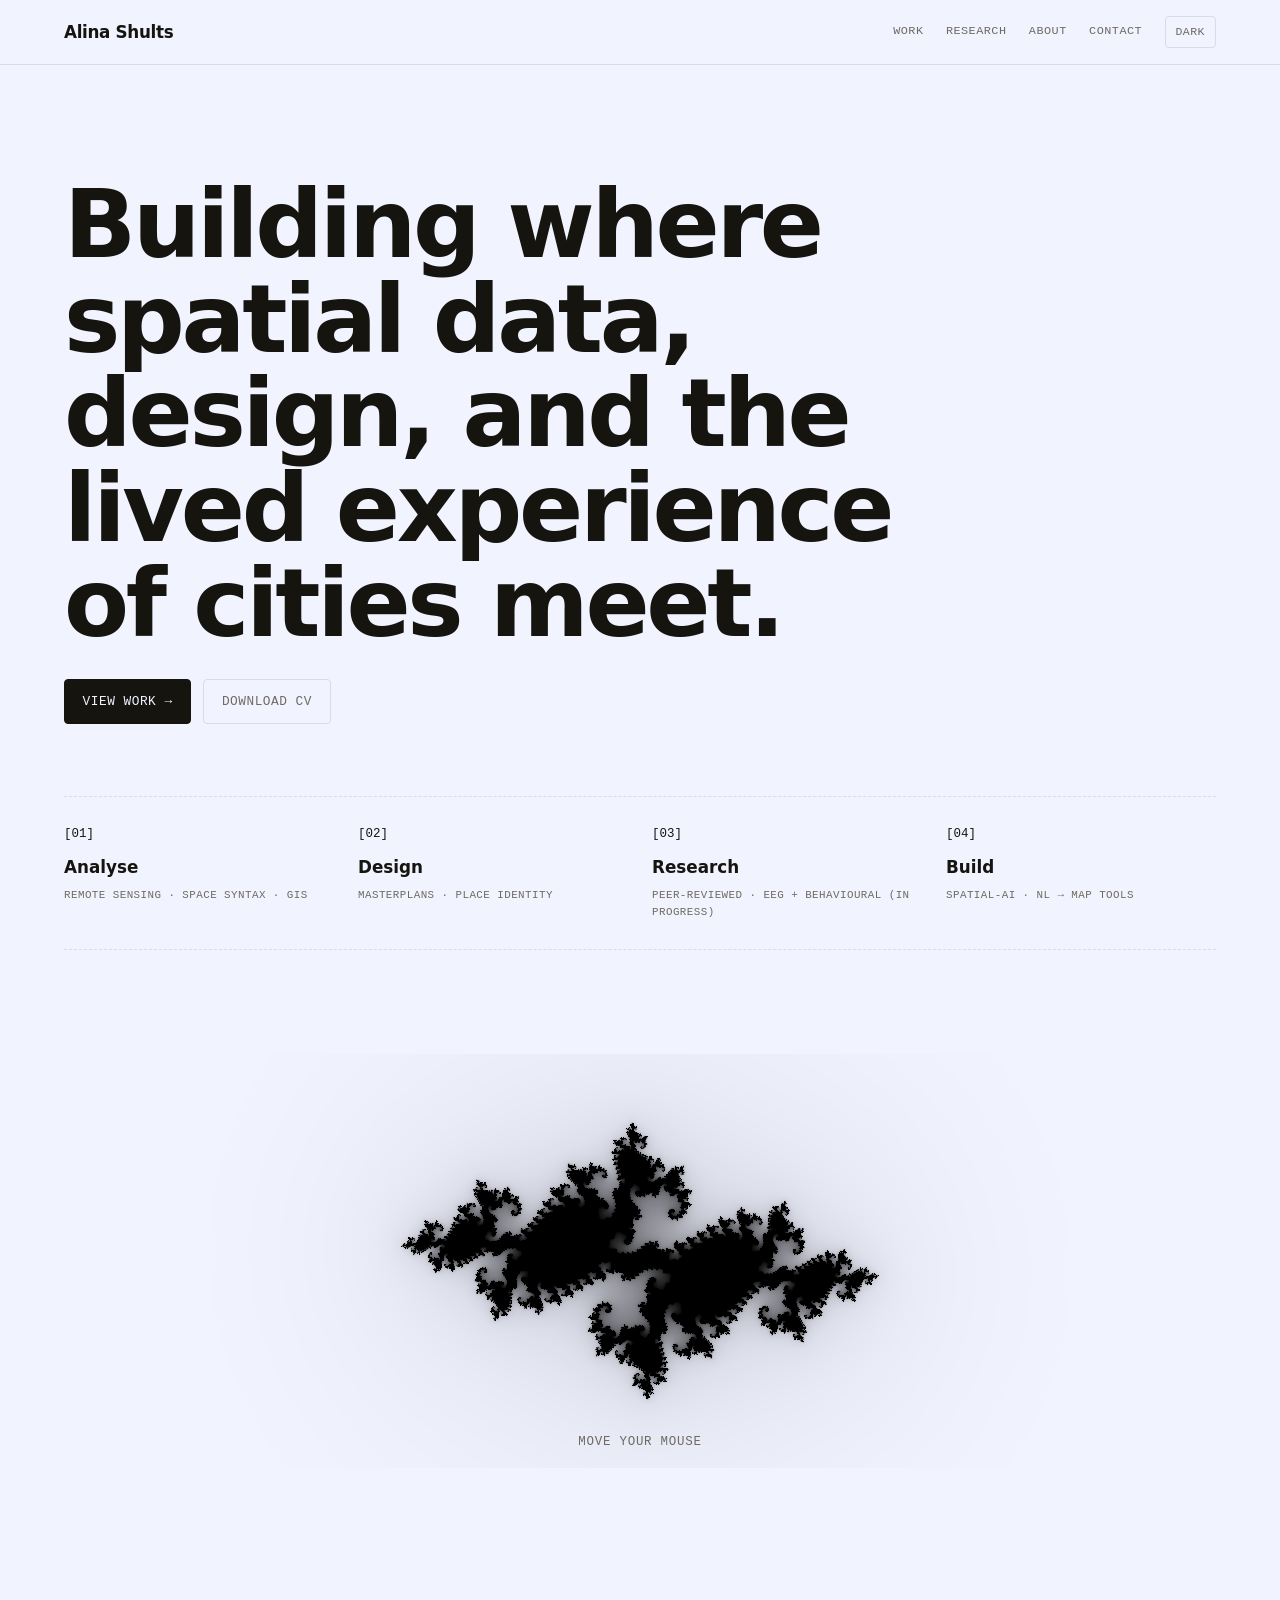
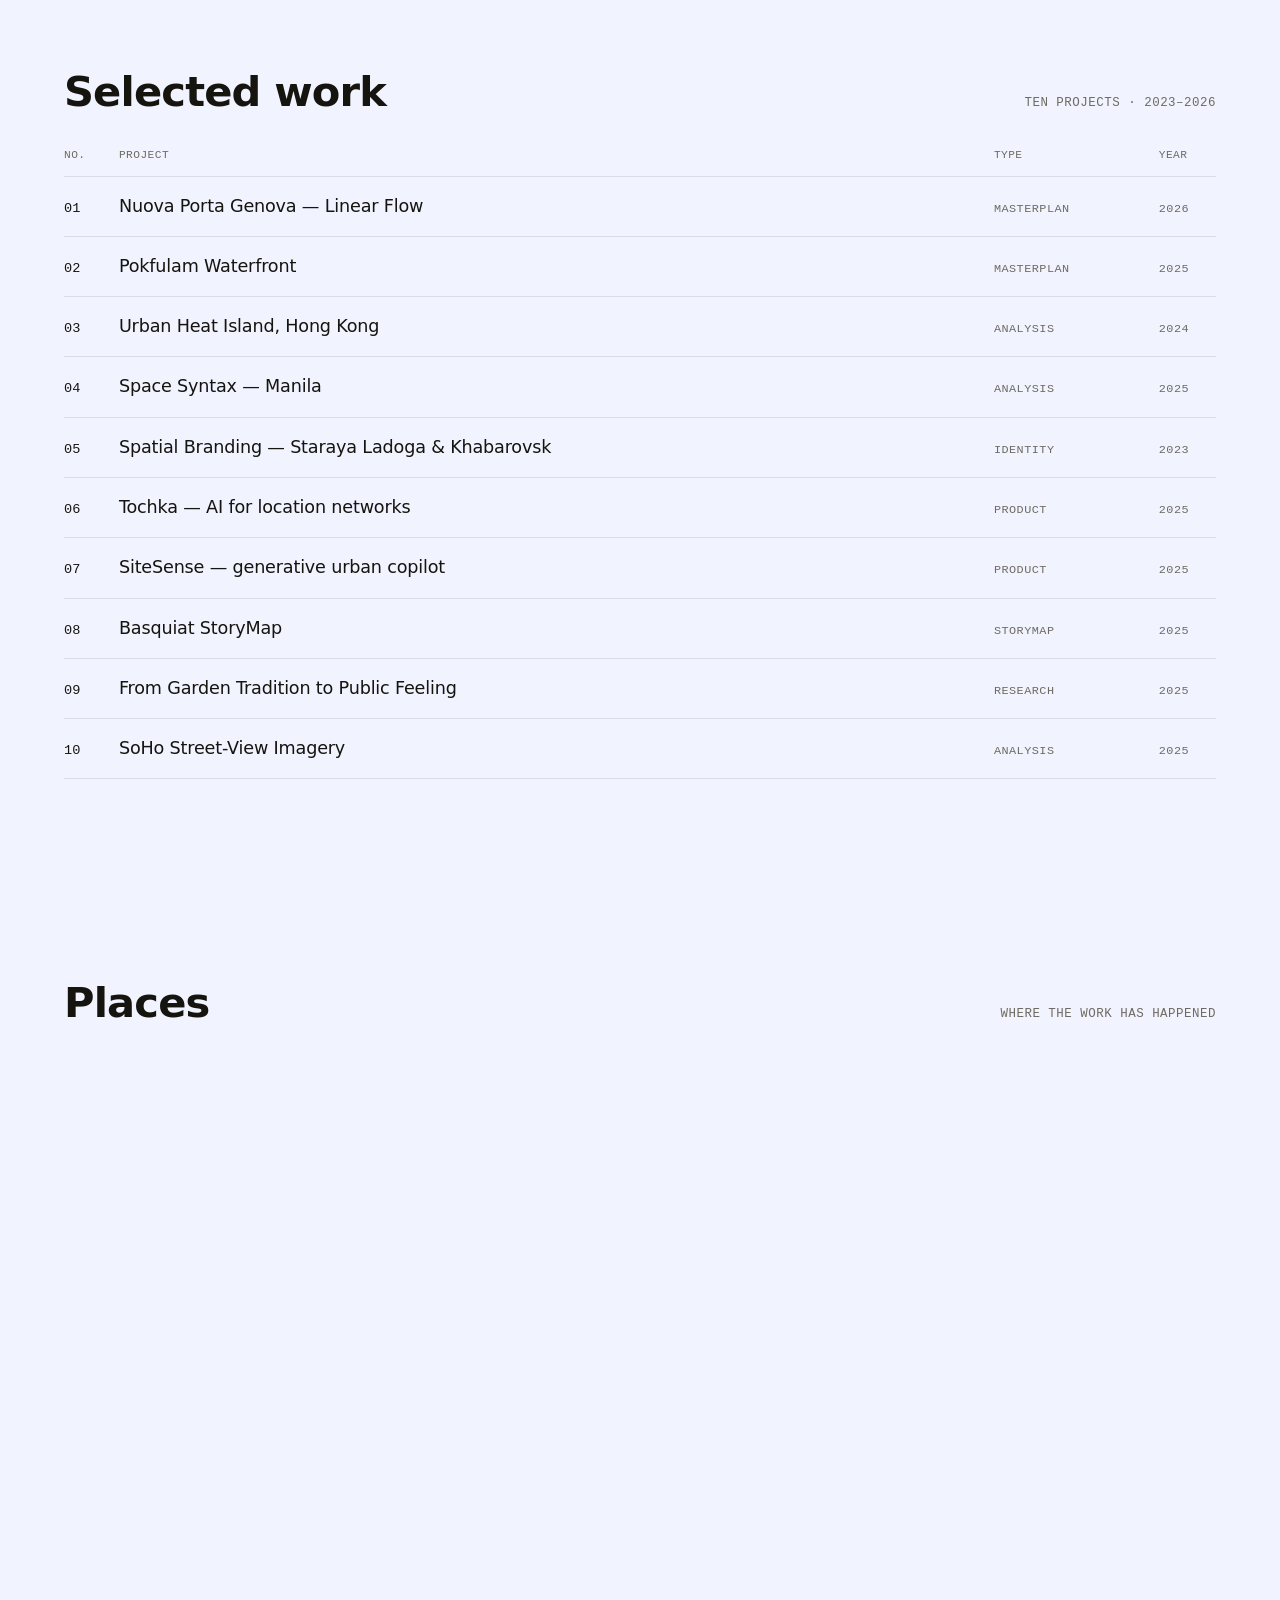
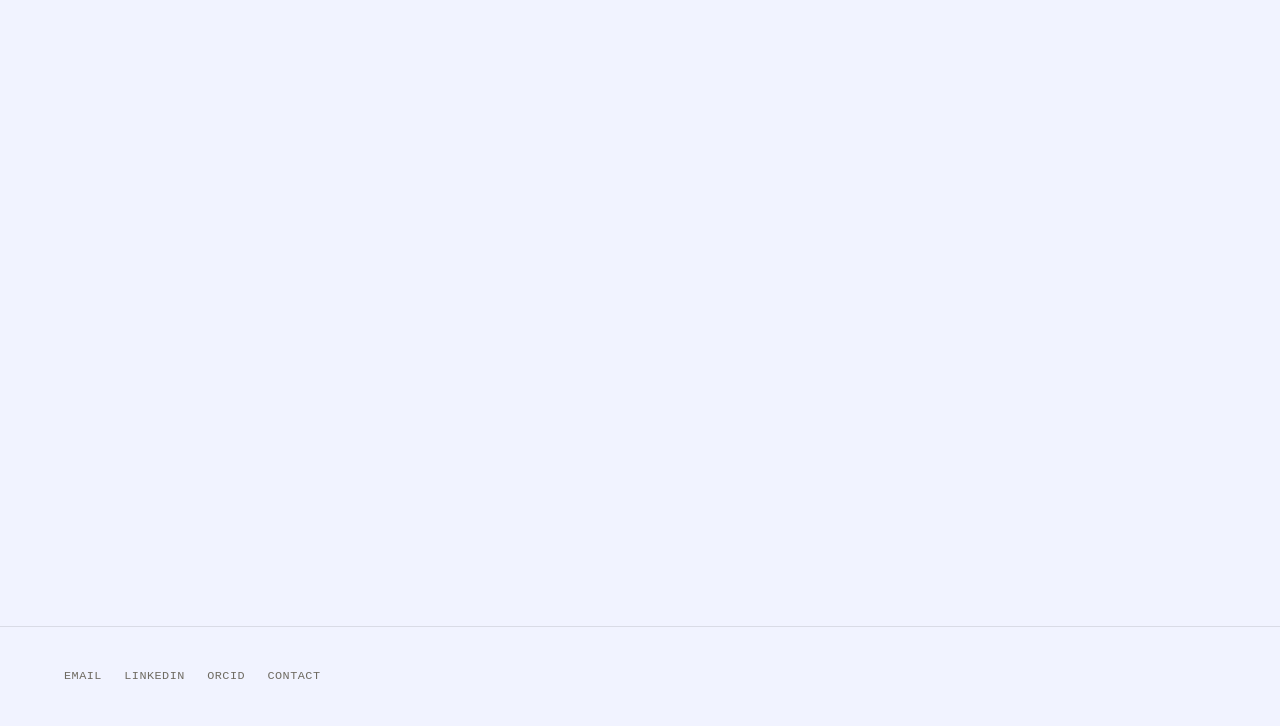
==== commit ad4c59f0: "Zoom Places map to N. America-east -> East Asia framing Reproject world map to lon -90..180, lat -40" ====
--- a/index.html
+++ b/index.html
@@ -121,10 +121,10 @@
       <span class="label">Where the work has happened</span>
     </div>
     <div class="placemap-wrap" data-reveal>
-      <svg id="placemap" viewBox="0 0 1000 389" role="img" aria-labelledby="maptitle" preserveAspectRatio="xMidYMid meet">
+      <svg id="placemap" viewBox="0 0 1000 444" role="img" aria-labelledby="maptitle" preserveAspectRatio="xMidYMid meet">
         <title id="maptitle">Map of locations across Europe, Russia, and East and Southeast Asia where Alina Shults has worked.</title>
-        <rect class="frame" x="0.5" y="0.5" width="999" height="388"></rect>
-        <path class="land" fill-rule="evenodd" d="M334.5 455.8L333.7 457.2L332.9 458.5L327.1 458.1L320.9 458.2L317.4 457.3L317.4 457.2L315.9 456.4L322.1 456.5L328.1 456.8L330.2 455.6L331.6 454.7L334.5 455.8ZM57.8 454.3L52.4 454.7L48.8 453.7L47.1 452.7L47.0 452.5L45.2 451.8L45.2 451.8L46.9 450.7L52.1 451.2L54.9 452.1L57.0 453.0L57.8 454.3ZM374.6 450.3L378.0 451.5L379.2 453.1L379.5 454.3L379.6 455.8L375.3 456.6L370.8 457.3L365.6 458.0L359.8 458.5L353.2 458.4L349.5 457.4L350.0 456.3L356.0 455.5L358.4 454.6L360.1 453.4L361.3 452.4L363.0 451.4L364.8 450.3L364.8 450.3L366.2 450.3L370.4 449.7L374.6 450.3ZM163.3 437.6L166.9 438.1L170.2 437.6L168.6 438.6L166.0 439.3L162.2 439.0L159.4 438.1L159.4 438.1L160.0 437.1L163.3 437.6ZM151.2 437.6L155.5 438.7L153.8 438.6L150.2 438.3L146.4 437.5L146.4 437.5L148.4 436.9L151.2 437.6ZM225.1 433.3L228.1 433.7L231.1 433.3L232.8 434.9L230.6 434.7L227.2 434.8L223.8 434.7L220.0 434.9L217.2 434.3L215.7 433.2L215.7 433.2L217.5 432.7L221.0 433.1L225.1 433.3ZM309.9 430.6L310.2 431.8L309.7 432.9L308.9 433.9L305.7 434.3L302.6 434.9L298.9 434.8L300.3 433.7L297.0 434.1L293.9 434.5L291.8 433.7L291.6 432.5L294.7 431.4L294.7 431.4L296.6 431.1L299.8 431.2L300.6 429.8L300.8 428.8L300.7 426.5L302.3 425.2L304.9 424.8L306.3 425.8L307.0 426.9L308.2 428.1L309.1 429.3L309.9 430.6ZM337.2 411.7L336.0 412.3L333.9 411.8L331.6 412.1L329.7 412.7L327.7 413.4L326.4 414.3L326.0 415.4L326.1 416.4L327.4 417.3L325.5 418.0L322.9 418.2L321.4 419.1L319.8 420.0L318.0 421.2L317.6 422.2L318.6 423.4L320.0 424.2L322.3 424.9L324.5 425.8L325.6 426.8L326.2 427.9L327.0 429.0L328.3 429.9L329.1 430.9L329.5 433.5L330.3 434.5L330.5 435.6L331.4 436.7L331.0 438.2L329.5 439.3L327.9 440.2L324.2 440.6L322.9 441.6L321.2 442.5L317.1 443.6L313.4 444.0L309.9 444.6L306.1 445.2L303.9 446.3L299.4 446.4L294.5 446.3L290.1 446.6L285.4 446.6L286.3 447.6L290.6 448.1L293.7 448.9L295.4 449.9L292.3 450.7L287.5 450.5L283.5 451.2L283.4 452.3L283.3 453.4L286.5 454.3L287.1 455.4L290.7 456.4L296.5 456.8L301.5 457.6L305.5 458.5L310.6 459.3L317.5 459.8L324.3 460.5L329.0 461.4L334.2 462.3L336.9 463.6L338.3 464.6L341.6 463.6L346.2 462.8L351.1 462.0L356.8 461.3L361.8 460.5L368.7 460.4L375.5 460.8L381.1 461.5L382.9 460.3L386.7 459.5L393.8 459.4L399.3 458.8L404.5 458.2L410.2 457.8L416.4 457.3L420.7 456.6L418.7 455.6L417.5 454.7L417.5 453.6L412.2 453.7L406.4 454.2L401.0 454.2L400.2 453.1L400.6 451.1L401.9 450.5L405.8 449.8L410.5 449.2L413.9 448.3L417.3 447.5L419.8 446.4L423.6 446.0L427.3 445.6L429.2 445.4L433.5 445.2L437.6 444.9L441.0 444.3L444.4 443.7L447.5 443.0L451.3 442.1L453.8 441.2L456.4 440.4L457.2 439.3L454.3 438.7L455.2 437.5L457.1 436.6L460.0 436.1L463.0 435.4L465.9 434.6L468.0 433.5L469.4 432.2L471.4 431.4L474.7 431.6L476.1 432.5L479.4 432.6L479.5 431.6L480.9 430.5L483.9 430.8L484.6 431.8L487.9 432.0L491.5 431.5L495.0 431.1L498.2 431.3L499.4 432.5L502.4 431.5L505.2 431.0L508.4 430.7L511.5 430.3L514.3 429.6L517.4 429.2L519.8 428.6L521.5 427.6L523.6 428.3L526.5 427.9L528.5 429.2L530.0 430.2L533.2 429.7L534.5 428.6L537.3 427.8L540.9 428.0L542.0 429.0L544.3 428.0L547.3 427.7L550.6 427.6L553.5 427.6L556.6 427.9L559.6 428.1L560.9 429.0L562.7 429.8L565.7 429.3L569.0 429.2L572.2 429.2L575.3 429.2L578.0 428.8L581.0 428.5L583.4 427.7L586.0 427.2L588.9 427.0L591.0 426.2L592.5 424.7L594.1 423.7L597.0 424.2L598.1 425.2L600.5 425.8L603.3 425.6L605.3 426.6L607.4 427.3L610.2 426.6L611.2 425.4L613.7 424.9L616.6 424.0L619.3 423.6L622.5 423.1L624.7 422.5L627.0 421.8L629.2 421.2L631.8 421.6L634.3 420.6L636.1 419.8L638.7 419.9L641.0 419.2L641.5 418.2L643.9 417.5L646.2 416.9L648.9 416.5L651.5 416.3L653.9 416.4L656.5 416.7L658.8 417.5L659.0 418.7L661.5 419.6L663.2 420.4L666.5 420.7L668.3 421.5L670.6 422.2L673.3 422.4L675.5 421.8L677.9 420.7L680.5 421.3L683.3 421.6L685.9 421.9L688.6 422.2L691.4 422.2L693.6 425.0L693.5 425.8L693.2 427.0L690.5 427.7L688.4 428.7L688.7 429.8L691.9 429.8L691.5 430.9L690.1 431.9L688.7 433.0L690.9 433.9L694.1 434.2L697.3 433.7L698.8 432.6L699.7 431.6L701.3 430.7L703.0 429.9L703.7 428.9L705.2 427.6L706.9 427.3L710.1 427.2L712.9 426.8L715.7 426.4L717.0 425.3L717.9 424.3L719.8 423.2L722.5 422.5L724.8 422.0L726.3 421.1L727.9 420.6L729.9 420.1L732.7 420.4L735.2 420.1L737.9 419.8L741.0 420.0L743.0 419.2L744.4 417.4L745.4 418.1L746.7 419.4L749.1 420.0L751.8 420.2L754.4 419.9L757.2 420.1L759.9 420.1L761.6 419.9L763.9 420.0L766.1 420.6L768.6 420.3L771.6 420.3L774.1 419.9L777.0 420.3L778.8 419.3L780.3 418.4L782.2 417.6L785.6 415.6L787.4 416.0L789.6 416.7L791.4 417.7L794.9 419.4L797.7 419.4L800.2 419.4L803.2 419.1L806.2 418.7L808.5 418.0L810.4 417.2L813.5 417.0L815.6 416.4L817.7 417.0L819.2 417.9L821.1 418.7L824.2 418.6L826.1 419.3L829.4 420.0L832.9 420.3L835.8 420.1L837.9 419.2L839.8 418.3L842.3 418.1L844.8 418.5L847.7 418.8L850.3 418.3L852.8 418.3L855.2 418.6L857.8 418.9L860.3 418.4L863.3 418.0L866.1 417.9L869.3 417.9L871.8 417.6L874.3 417.4L875.1 416.0L875.2 414.9L876.9 415.6L877.4 416.9L878.4 418.0L879.5 418.9L881.8 419.4L885.0 419.3L888.6 419.2L891.1 419.1L894.8 419.1L897.4 419.0L901.0 419.1L904.1 419.3L906.1 420.2L905.6 421.2L907.4 422.1L910.3 422.7L913.4 423.4L917.0 423.9L920.8 424.3L923.6 424.8L926.8 424.8L928.6 423.9L931.0 424.7L933.1 425.5L935.6 426.2L939.0 426.5L942.2 426.8L943.5 427.9L946.7 428.5L948.8 429.5L951.9 429.9L955.1 429.9L958.1 430.1L961.4 430.0L964.7 430.2L967.8 430.6L970.7 431.3L973.6 431.8L975.6 432.6L975.2 433.7L973.8 434.7L972.5 435.9L971.5 436.9L970.2 438.1L966.6 438.5L965.0 439.5L961.4 440.1L960.1 441.2L958.2 442.2L956.2 443.1L955.1 444.2L954.4 445.2L954.1 446.5L954.1 447.5L955.7 448.6L956.3 449.7L957.6 450.6L962.8 451.0L963.9 452.2L958.9 452.7L954.6 453.2L949.4 453.4L947.0 454.9L946.5 456.2L945.3 457.3L943.9 458.3L947.6 459.2L949.0 460.4L951.4 461.4L954.7 462.3L958.6 463.2L962.8 464.1L969.2 465.0L970.6 466.3L978.6 466.9L979.1 467.1L981.2 467.9L988.8 467.2L995.2 468.1L1000.0 468.8L1000.0 483.5L0.0 483.5L0.0 468.8L0.2 468.8L2.6 467.2L7.6 468.1L7.9 468.0L8.7 467.7L9.7 467.4L10.5 467.2L10.9 467.1L11.3 467.1L11.6 467.1L15.6 468.3L19.1 467.1L19.8 467.0L27.9 466.5L30.6 467.1L31.9 467.5L36.0 468.4L43.9 469.1L50.2 470.0L60.9 470.6L68.9 469.9L80.7 470.4L87.4 471.3L94.8 470.5L102.5 469.7L103.1 468.4L92.1 468.3L83.2 467.6L80.8 466.5L73.4 465.9L73.9 464.7L74.9 463.5L75.9 462.5L75.4 461.4L70.8 460.6L68.6 459.6L64.3 458.7L71.1 458.9L77.5 458.5L81.5 459.4L86.5 458.6L91.1 457.6L93.3 456.6L92.3 455.5L88.7 454.7L84.6 453.9L78.9 453.7L73.9 453.4L68.5 453.1L66.7 452.1L63.1 451.2L61.0 450.2L60.1 447.0L61.5 447.3L64.0 448.2L68.5 447.9L72.9 447.5L75.2 448.7L79.6 448.5L83.3 447.9L86.8 447.1L90.0 446.2L94.2 445.9L94.0 444.9L93.1 443.8L93.9 442.8L97.5 442.4L99.1 443.3L103.3 442.7L106.6 442.0L110.5 442.0L114.3 441.7L118.0 441.1L121.0 440.5L124.4 439.9L126.6 440.0L128.5 440.2L132.6 439.9L136.3 440.3L140.1 440.3L143.8 439.9L147.5 440.2L151.7 440.5L155.5 440.3L159.5 440.4L163.7 440.5L167.5 440.3L170.3 439.5L173.7 439.1L177.2 439.7L180.5 439.2L183.5 438.2L185.3 439.1L186.3 440.1L188.1 441.0L190.9 440.2L194.3 441.2L198.0 441.5L201.2 442.3L205.1 442.1L208.7 441.7L212.9 441.8L216.6 442.1L220.4 442.6L221.9 441.4L220.1 440.5L218.7 439.5L215.2 439.3L213.6 438.3L213.0 437.2L212.0 435.2L214.1 435.6L217.8 435.7L221.4 435.6L224.6 436.0L227.4 436.8L228.6 437.8L232.4 437.9L236.0 437.6L239.8 437.0L243.2 436.7L246.1 437.4L249.8 437.1L252.1 435.0L254.4 436.3L257.6 436.8L261.1 436.5L263.4 437.6L267.0 437.7L270.4 438.0L273.7 438.6L275.9 437.6L277.0 436.6L279.7 437.7L283.5 437.4L286.4 438.0L288.3 438.9L292.0 438.7L294.9 438.1L297.7 437.4L301.1 437.0L305.0 436.6L308.5 436.3L311.2 435.7L312.9 434.8L313.5 433.6L313.2 432.5L312.3 431.4L311.3 430.3L310.5 429.2L309.8 428.2L309.6 427.1L309.9 426.0L311.2 425.0L312.3 423.8L312.7 422.8L312.2 421.6L311.8 420.5L313.2 419.2L314.7 418.4L316.5 417.4L318.4 416.5L320.6 415.7L321.7 414.5L323.3 413.7L325.0 413.0L327.7 412.9L329.4 412.0L331.4 411.4L333.6 411.1L335.7 410.4L337.2 409.5L339.4 409.2L341.0 409.9L340.0 410.8L337.2 411.7ZM311.8 383.0L315.4 384.7L319.3 385.4L318.1 386.8L315.4 386.9L314.0 385.9L313.1 387.1L310.7 387.9L307.7 387.6L305.7 386.8L302.8 386.4L299.3 384.8L296.4 383.3L292.6 380.2L294.9 380.8L298.8 382.7L302.5 383.6L303.9 382.4L304.8 380.5L307.4 379.3L309.3 379.7L309.3 379.7L310.4 380.9L311.8 383.0ZM337.4 375.4L339.6 376.6L338.8 377.6L335.0 378.4L333.8 377.5L331.4 378.7L330.0 377.5L333.3 375.8L335.7 376.5L337.4 375.4ZM695.2 371.5L691.0 371.7L690.9 370.2L691.3 369.1L691.5 368.5L693.3 369.4L695.9 369.7L696.0 370.3L695.2 371.5ZM903.9 346.7L906.6 347.7L908.1 347.3L910.2 346.8L911.9 347.0L912.1 350.3L911.2 351.2L910.9 353.5L909.9 352.7L908.0 354.6L907.4 354.5L905.7 354.4L904.0 352.0L903.6 350.2L902.0 347.8L902.1 346.5L903.9 346.7ZM980.6 347.1L981.2 348.2L983.2 347.1L984.0 348.3L984.0 349.5L983.0 350.7L981.2 352.8L979.8 353.9L980.8 355.2L978.6 355.3L976.3 356.3L975.5 358.1L973.9 361.0L971.8 362.2L970.4 363.0L967.8 362.9L966.0 362.0L963.0 361.8L962.5 360.8L964.0 358.7L967.5 356.0L969.3 355.5L971.3 354.4L973.7 353.0L975.3 351.5L976.6 349.5L977.6 348.8L978.0 347.2L980.0 345.9L980.6 347.1ZM985.0 333.9L987.0 336.8L987.1 334.9L988.4 335.6L988.8 337.8L991.0 338.7L992.9 338.9L994.5 337.8L995.9 338.1L995.2 340.6L994.4 342.2L992.2 342.2L991.5 343.0L991.8 344.2L991.3 344.7L990.3 346.2L988.9 348.1L986.8 349.2L986.3 348.5L985.1 348.1L986.7 345.8L985.8 344.3L982.8 343.2L982.9 342.2L984.9 341.2L985.4 339.1L985.3 337.3L984.1 335.4L984.2 334.9L982.9 333.8L980.7 331.3L979.5 329.3L980.6 329.1L982.1 330.7L984.2 331.4L985.0 333.9ZM964.2 295.0L963.2 295.6L961.6 294.9L959.7 293.6L957.9 292.2L956.0 290.2L955.6 289.3L956.8 289.3L958.4 290.2L959.6 291.2L960.5 292.0L962.8 293.7L964.2 295.0ZM995.5 281.6L996.4 282.4L996.0 283.8L994.3 284.2L992.7 283.9L992.5 282.6L993.5 281.7L994.8 282.0L995.5 281.6ZM998.2 280.1L996.5 280.7L996.1 279.6L997.5 279.1L998.4 278.9L1000.0 278.0L1000.0 279.4L998.2 280.1ZM0.2 279.3L0.0 279.4L0.0 278.0L0.6 277.9L0.2 279.3ZM966.2 279.2L965.3 279.5L964.4 278.3L964.5 277.6L966.2 279.2ZM964.2 274.9L964.6 277.1L963.9 276.8L963.3 276.9L962.9 276.2L962.9 274.0L964.2 274.9ZM639.0 271.1L639.5 274.4L640.2 275.7L639.9 277.0L639.4 277.9L638.5 276.2L638.0 277.1L638.5 279.1L638.3 280.3L637.5 280.9L637.3 283.3L636.2 286.5L634.9 290.4L633.1 295.6L632.1 299.5L630.8 302.7L628.6 303.4L626.1 304.5L624.5 303.8L622.3 302.8L621.6 301.4L621.4 298.9L620.4 296.7L620.2 294.7L620.6 292.7L621.9 292.2L621.9 291.3L623.3 289.2L623.5 287.4L622.9 286.1L622.3 284.3L622.1 281.8L623.1 280.2L623.5 278.5L624.8 278.4L626.4 277.8L627.4 277.3L628.6 277.2L630.2 275.7L632.5 274.0L633.3 272.6L633.0 271.4L634.1 271.7L635.7 269.8L635.7 268.1L636.7 266.9L637.6 268.0L638.4 269.2L639.0 271.1ZM898.8 271.6L899.8 273.8L901.6 272.8L902.5 274.0L903.8 275.0L903.5 276.3L904.1 278.7L904.5 280.0L905.2 280.4L906.0 282.8L905.7 284.2L906.6 286.1L909.6 287.5L911.6 288.8L913.5 290.1L913.1 290.7L914.7 292.5L915.8 295.5L916.9 294.9L918.0 296.1L918.7 295.6L919.2 298.6L921.1 300.3L922.4 301.4L924.6 303.6L925.4 305.8L925.4 307.4L925.3 309.1L926.6 311.5L926.4 314.0L925.9 315.3L925.2 317.7L925.2 319.3L924.7 321.3L923.5 323.8L921.4 325.2L920.4 327.4L919.5 328.7L918.7 331.1L917.6 332.5L916.9 334.6L916.5 336.5L916.7 337.4L915.1 338.4L912.0 338.5L909.4 339.6L908.1 340.7L906.4 341.9L904.1 340.6L902.4 340.1L902.9 338.7L901.3 339.2L898.9 341.2L896.5 340.5L894.9 340.0L893.4 339.8L890.7 339.0L888.9 337.3L888.4 335.2L887.7 333.8L886.3 332.7L883.7 332.4L884.6 331.0L883.9 328.9L882.6 330.9L880.1 331.4L881.5 329.8L882.0 328.2L883.0 326.9L882.8 324.8L880.5 327.2L878.8 328.1L877.7 330.3L875.6 329.2L875.7 327.7L873.9 325.7L872.5 324.7L873.0 324.0L869.4 322.3L867.5 322.3L864.8 320.9L859.8 321.2L856.2 322.2L853.1 323.1L850.4 322.9L847.5 324.3L845.1 325.0L844.5 326.4L843.5 327.6L841.1 327.6L839.4 327.9L836.9 327.4L834.9 327.7L833.0 327.8L831.4 329.3L830.6 329.2L829.2 329.9L827.8 330.8L825.8 330.7L824.0 330.7L821.0 328.9L819.5 328.4L819.6 326.8L821.0 326.4L821.4 325.8L821.3 324.8L821.7 322.9L821.4 321.2L819.9 318.4L819.4 316.8L819.6 315.3L818.4 313.5L818.4 312.6L817.1 311.5L816.8 309.4L815.2 307.2L814.8 306.0L816.1 307.2L815.1 304.6L816.5 305.4L817.3 306.5L817.3 305.0L815.9 302.9L815.6 302.0L815.0 301.2L815.3 299.5L815.9 298.9L816.2 297.5L815.9 295.8L817.1 293.9L817.3 296.0L818.5 294.1L820.7 293.1L822.1 291.9L824.2 290.9L825.5 290.7L826.2 291.0L828.4 290.0L830.1 289.7L830.5 289.1L831.3 288.8L832.8 288.9L835.7 288.1L837.2 286.9L837.9 285.4L839.6 284.0L839.7 282.9L839.8 281.3L841.7 279.0L842.9 281.4L844.1 280.8L843.1 279.5L843.9 278.2L845.2 278.8L845.5 276.7L847.0 275.3L847.7 274.2L849.1 273.7L849.1 272.9L850.3 273.3L850.4 272.6L851.6 272.2L853.0 271.8L855.0 273.1L856.6 274.7L858.3 274.7L860.1 275.0L859.5 273.5L860.8 271.2L862.1 270.5L861.6 269.8L862.8 268.2L864.5 267.3L865.9 267.6L868.3 267.1L868.2 265.6L866.2 264.7L867.7 264.3L869.5 265.0L871.0 266.1L873.3 266.9L874.1 266.6L875.8 267.4L877.5 266.6L878.5 266.9L879.1 266.3L880.4 267.7L879.7 269.2L878.6 270.3L877.7 270.4L878.0 271.5L877.2 272.9L876.2 274.3L876.4 275.1L878.6 276.6L880.7 277.5L882.2 278.5L884.2 280.1L885.0 280.1L886.4 280.8L886.8 281.7L889.5 282.6L891.3 281.7L891.9 280.2L892.4 278.9L892.8 277.4L893.6 275.2L893.2 273.9L893.4 273.1L893.1 271.5L893.5 269.4L894.0 268.8L893.6 267.9L894.2 266.4L894.8 264.9L894.8 264.1L895.9 263.0L896.7 264.4L896.9 266.1L897.5 266.5L897.7 267.6L898.7 269.1L898.9 270.6L898.8 271.6ZM950.3 262.5L951.1 263.5L949.2 263.5L948.1 261.8L949.8 262.4L950.3 262.5ZM835.3 261.9L834.2 261.9L830.5 260.0L833.1 259.4L834.5 260.3L835.5 261.1L835.3 261.9ZM946.8 260.8L945.7 260.9L944.0 260.6L943.4 260.2L943.6 259.1L945.5 259.5L946.4 260.1L946.8 260.8ZM949.1 260.1L948.7 260.6L946.6 258.2L946.1 256.5L947.0 256.5L948.0 258.7L949.1 260.1ZM845.7 261.6L843.3 262.2L842.9 261.9L843.2 260.9L844.4 259.2L847.1 258.1L847.5 257.5L849.9 256.8L851.8 256.7L852.7 256.4L853.7 256.7L852.7 257.5L849.8 258.7L847.5 259.5L845.7 261.6ZM827.5 255.9L828.5 256.6L830.2 256.4L830.9 257.6L827.7 258.1L825.8 258.5L824.3 258.5L825.2 256.9L826.8 256.9L827.5 255.9ZM841.4 255.9L841.0 257.4L836.8 258.2L833.1 257.9L833.1 256.9L835.3 256.3L837.1 257.1L838.9 256.9L841.4 255.9ZM944.1 256.6L944.2 257.1L942.0 255.9L940.5 254.9L939.5 254.0L939.9 253.7L941.2 254.4L943.4 255.7L944.1 256.6ZM937.6 253.8L937.1 254.0L935.8 253.3L934.7 252.2L934.8 251.7L936.5 252.9L937.6 253.8ZM801.7 252.2L807.1 252.5L807.7 251.4L812.8 252.7L813.8 254.5L818.0 255.0L821.4 256.7L818.2 257.7L815.2 256.6L812.7 256.7L809.8 256.5L807.2 256.0L804.0 254.9L801.9 254.6L800.8 255.0L795.7 253.8L795.2 252.6L792.7 252.4L794.6 249.8L798.0 249.9L800.2 251.0L801.4 251.2L801.7 252.2ZM874.2 250.7L872.8 252.6L872.5 250.5L873.0 249.5L873.6 248.5L874.2 249.3L874.2 250.7ZM933.0 252.3L932.2 252.6L931.0 251.6L929.8 249.8L929.2 247.7L929.6 247.4L929.9 248.2L930.7 248.9L932.1 250.6L933.4 251.6L933.0 252.3ZM922.2 248.6L920.7 248.8L920.3 249.6L918.8 250.3L917.3 251.0L915.9 251.0L913.6 250.1L912.0 249.4L912.2 248.5L914.7 248.9L916.2 248.7L916.7 247.4L917.1 247.3L917.3 248.8L918.9 248.6L919.7 247.6L921.2 246.6L920.9 245.0L922.6 244.9L923.2 245.4L923.1 246.9L922.2 248.6ZM853.5 243.0L852.4 243.9L850.5 243.4L850.0 242.2L852.8 242.1L853.5 243.0ZM862.4 242.0L863.4 244.1L861.1 243.0L858.8 242.7L857.2 242.9L855.3 242.8L855.9 241.3L859.4 241.2L862.4 242.0ZM925.4 245.9L924.5 246.6L924.0 245.0L923.4 243.9L922.1 243.0L920.5 241.8L918.5 241.0L919.3 240.3L920.8 241.1L921.7 241.7L922.9 242.4L924.0 243.6L925.1 244.5L925.4 245.9ZM872.6 236.6L873.4 241.1L876.3 242.8L878.6 239.8L881.8 238.1L884.2 238.1L886.6 239.1L888.7 240.1L891.7 240.6L896.5 242.5L901.6 244.1L903.5 245.6L905.1 246.9L905.5 248.6L910.1 250.3L910.8 251.8L908.3 252.1L908.9 253.9L911.3 255.8L913.2 258.7L914.7 258.6L914.6 259.8L916.8 260.3L915.9 260.8L918.9 262.0L918.6 262.8L916.7 263.0L916.1 262.3L913.7 262.0L910.9 261.5L908.7 259.8L907.1 258.2L905.7 255.8L902.1 254.6L899.7 255.4L898.0 256.3L898.4 258.4L896.2 259.3L894.6 258.9L891.8 258.7L889.3 256.5L886.5 255.9L885.8 256.7L882.3 256.8L883.4 254.5L885.2 253.7L884.5 250.7L883.1 248.4L877.7 246.0L875.5 245.8L871.3 243.2L870.5 244.6L869.4 244.8L868.8 243.8L868.8 242.6L866.6 241.2L869.6 240.2L871.6 240.3L871.4 239.6L867.3 239.5L866.2 237.9L863.7 237.4L862.6 236.0L866.3 235.3L867.7 234.4L872.2 235.6L872.6 236.6ZM847.9 229.5L845.7 232.2L843.6 232.7L840.9 232.2L836.3 232.3L833.8 232.7L833.4 234.8L835.9 237.3L837.4 236.1L842.6 235.1L842.4 236.4L841.2 236.0L840.0 237.6L837.5 238.7L840.2 242.3L839.6 243.2L842.1 246.4L842.1 248.2L840.6 249.1L839.5 248.1L840.9 245.8L838.2 246.9L837.5 246.1L837.8 245.0L835.8 243.4L836.0 240.7L834.2 241.5L834.4 244.8L834.5 248.8L832.8 249.2L831.6 248.3L832.4 245.8L831.9 243.1L830.8 243.1L829.9 241.2L831.1 239.4L831.5 237.2L832.8 233.0L833.4 231.8L835.8 229.8L838.0 230.6L841.5 231.0L844.7 230.9L847.4 228.8L847.9 229.5ZM857.5 230.3L857.3 232.7L855.9 232.4L855.5 234.1L856.6 235.6L855.8 235.9L854.7 234.1L853.9 230.6L854.4 228.4L855.4 227.4L855.6 228.9L857.2 229.1L857.5 230.3ZM793.9 249.7L790.9 249.7L788.5 247.4L785.0 245.1L783.8 243.4L781.7 241.2L780.3 239.1L778.2 235.2L775.7 232.9L774.9 230.5L773.9 228.3L771.4 226.6L769.9 224.2L767.8 222.7L764.9 219.6L764.7 218.2L766.5 218.3L770.8 218.8L773.2 221.5L775.4 223.4L776.9 224.6L779.6 227.6L782.4 227.6L784.7 229.5L786.3 231.8L788.4 233.1L787.3 235.4L788.9 236.3L789.9 236.4L790.4 238.4L791.4 239.9L793.4 240.1L794.7 241.9L794.0 245.4L793.9 249.7ZM827.4 228.3L830.5 230.9L827.3 231.2L826.3 233.1L826.4 235.6L823.8 237.5L823.7 240.3L822.6 244.5L822.2 243.6L819.1 244.8L818.0 243.1L816.0 243.0L814.6 242.1L811.3 243.1L810.3 241.7L808.5 241.9L806.2 241.6L805.8 237.8L804.4 237.1L803.0 234.7L802.6 232.2L803.0 229.7L804.6 227.8L806.7 228.8L808.8 228.3L809.4 225.9L810.5 225.4L813.9 224.8L815.9 222.6L817.2 220.8L818.3 219.8L820.7 218.3L822.8 216.3L824.2 214.2L825.4 214.1L826.8 215.6L826.9 216.8L828.7 217.5L831.1 218.4L830.9 219.5L829.0 219.6L829.5 221.0L827.5 221.9L825.9 224.4L827.9 227.0L827.4 228.3ZM851.0 210.0L851.3 211.9L851.5 213.4L850.5 216.0L849.5 213.1L848.2 214.5L849.1 216.6L848.3 217.9L845.1 216.3L844.3 214.3L845.1 212.9L843.4 211.6L842.5 212.8L841.2 212.7L839.1 214.2L838.7 213.4L839.8 211.1L841.5 210.3L843.0 209.2L844.0 210.5L846.1 209.7L846.6 208.5L848.5 208.4L848.4 206.3L850.6 207.6L850.9 209.0L851.0 210.0ZM725.6 216.2L723.2 216.8L721.9 214.6L721.4 210.6L722.6 206.1L724.6 207.6L725.8 209.6L727.2 212.5L726.8 215.4L725.6 216.2ZM330.7 205.3L328.4 205.6L327.9 205.4L328.7 204.6L328.7 203.5L330.3 203.1L330.8 203.2L330.7 205.3ZM844.4 204.8L843.4 205.8L842.5 207.5L841.7 208.3L839.9 206.4L840.5 205.7L841.2 204.9L841.5 203.2L843.1 203.0L842.6 204.9L844.7 202.2L844.4 204.8ZM829.2 207.5L825.5 210.2L826.8 208.2L828.9 206.5L830.5 204.6L832.0 201.8L832.5 204.1L830.6 205.6L829.2 207.5ZM838.6 200.4L840.2 201.2L842.0 201.2L841.9 202.4L840.7 203.6L838.9 204.4L838.8 203.1L839.0 201.7L838.6 200.4ZM848.6 199.6L849.4 202.7L847.3 202.0L847.3 202.9L848.0 204.6L846.7 205.2L846.6 203.3L845.7 203.1L845.3 201.5L846.9 201.7L846.9 200.6L845.2 198.5L847.9 198.6L848.6 199.6ZM837.6 197.1L836.8 199.5L835.6 198.1L834.2 196.0L836.6 196.1L837.6 197.1ZM837.0 182.0L838.7 182.8L839.6 182.1L839.8 182.8L839.4 183.9L840.3 185.9L839.6 188.2L838.0 189.1L837.5 191.4L838.1 193.6L839.6 193.9L840.8 193.6L844.3 195.1L844.0 196.6L844.9 197.3L844.7 198.6L842.5 197.2L841.5 195.7L840.8 196.8L839.0 195.1L836.5 195.5L835.1 194.9L835.2 193.7L836.1 193.0L835.3 192.4L834.9 193.4L833.5 191.8L833.1 190.6L833.0 187.9L834.1 188.8L834.4 184.5L835.3 182.0L837.0 182.0ZM317.8 182.8L317.1 183.5L315.0 183.4L313.4 183.5L313.2 182.3L313.6 181.9L315.9 182.0L317.3 182.2L317.8 182.8ZM286.4 183.8L285.5 184.2L284.0 183.8L282.4 182.8L282.7 182.1L283.9 181.9L284.5 182.0L286.4 182.3L287.9 182.9L288.3 183.7L286.4 183.8ZM298.4 178.2L300.8 178.6L301.1 178.1L303.3 178.2L305.0 178.9L305.7 178.8L306.2 179.8L307.7 179.7L307.6 180.6L308.9 180.7L310.2 181.7L309.2 182.8L307.9 182.2L306.6 182.3L305.7 182.2L305.2 182.7L304.1 182.9L303.7 182.2L302.8 182.6L301.7 184.5L301.0 184.1L300.8 183.3L299.0 182.8L297.7 183.0L296.0 182.8L294.7 183.3L293.2 182.4L293.4 181.5L296.0 181.9L298.1 182.1L299.1 181.5L297.8 180.3L297.8 179.3L296.1 178.8L296.7 178.1L298.4 178.2ZM806.5 181.5L804.1 182.8L801.8 182.0L801.7 179.6L803.1 178.3L806.1 177.5L807.7 177.6L808.4 178.7L807.1 179.9L806.5 181.5ZM67.9 180.4L67.5 180.8L66.8 180.4L66.9 179.7L66.5 178.7L66.6 178.3L67.1 177.9L66.9 177.3L67.1 177.1L67.3 177.1L68.3 177.6L68.8 177.8L69.3 178.2L70.0 179.2L69.9 179.3L68.8 179.9L67.9 180.4ZM66.4 176.0L65.5 176.2L65.0 175.7L64.7 175.4L64.7 175.3L65.0 175.0L66.0 175.3L66.7 175.7L66.4 176.0ZM64.6 174.6L64.5 174.9L63.0 174.8L63.2 174.4L64.6 174.6ZM62.1 174.2L61.9 174.3L61.7 174.3L60.8 174.2L60.4 173.6L60.3 173.4L61.0 173.1L61.3 173.2L62.1 174.2ZM57.4 172.3L57.0 172.6L56.1 172.1L56.3 171.9L56.7 171.6L57.3 171.7L57.4 172.3ZM278.7 170.1L279.8 171.2L282.4 170.8L283.4 171.5L285.7 173.2L287.4 174.5L288.3 174.4L290.0 175.0L289.8 175.8L291.9 175.9L293.9 177.0L293.6 177.7L291.8 178.0L289.9 178.2L288.0 178.0L284.0 178.2L285.9 176.7L284.7 176.0L283.0 175.8L282.0 175.0L281.3 173.4L279.8 173.5L277.2 172.8L276.3 172.2L272.7 171.7L271.8 171.2L272.8 170.5L270.1 170.4L268.1 171.8L266.9 171.8L266.5 172.5L265.1 172.8L264.0 172.6L265.4 171.7L266.0 170.7L267.3 170.1L268.7 169.5L270.8 169.3L271.5 169.0L273.9 169.2L276.1 169.2L278.7 170.1ZM284.6 167.4L283.9 167.5L283.2 165.9L282.2 165.1L282.8 163.4L283.6 163.5L284.6 165.8L284.6 167.4ZM836.6 170.1L835.4 172.4L833.9 170.0L833.6 167.9L835.3 165.2L837.5 163.1L838.8 163.9L838.3 165.6L836.6 170.1ZM283.8 159.5L280.8 160.0L280.6 159.0L281.9 158.7L283.8 158.8L283.8 159.5ZM286.1 159.5L285.6 161.5L285.1 161.1L285.2 159.7L283.9 158.6L283.9 158.3L286.1 159.5ZM874.0 138.5L874.4 139.5L872.8 141.1L871.6 140.3L870.2 140.9L869.5 142.5L867.7 141.7L867.7 140.4L869.2 138.8L870.8 139.1L872.0 137.9L874.0 138.5ZM596.0 134.3L594.2 135.5L594.4 136.0L594.5 136.2L591.6 137.3L590.3 137.0L589.6 135.9L590.9 135.8L591.1 135.7L591.5 135.1L593.5 135.1L596.0 134.3ZM565.8 134.2L567.4 135.1L569.5 135.0L571.6 135.2L571.5 135.6L573.0 135.3L572.7 136.1L568.7 136.4L568.7 135.9L565.3 135.4L565.8 134.2ZM543.1 127.2L542.1 129.4L542.5 130.2L541.9 131.6L539.8 130.6L538.4 130.3L534.5 128.9L534.9 127.5L538.2 127.7L541.0 127.4L543.1 127.2ZM525.6 118.9L527.2 120.9L526.9 124.5L525.6 124.4L524.5 125.3L523.4 124.6L523.3 121.2L522.7 119.6L524.2 119.8L525.6 118.9ZM891.6 130.2L890.6 132.4L891.0 133.8L889.6 135.8L886.0 137.1L881.2 137.2L877.2 140.4L875.3 139.3L875.2 137.3L870.4 137.9L867.1 139.2L863.9 139.2L866.7 141.3L864.8 146.0L863.0 147.2L861.7 146.1L862.4 143.6L860.6 142.8L859.5 140.9L862.1 140.0L863.6 138.3L866.3 136.8L868.4 134.9L873.9 134.1L876.9 134.7L879.8 129.7L881.6 131.1L885.7 128.3L887.3 127.2L889.0 123.8L888.6 120.7L889.7 118.9L892.7 118.4L894.2 122.3L894.1 124.5L891.6 127.3L891.6 130.2ZM526.6 116.3L525.6 118.4L524.4 117.9L523.7 116.0L524.3 115.0L526.1 113.9L526.6 116.3ZM899.8 110.7L901.7 111.3L903.7 110.1L904.3 113.2L900.2 114.0L897.7 116.7L893.4 114.8L891.9 117.9L888.8 117.9L888.4 115.1L889.8 113.0L892.7 112.8L893.5 109.0L894.4 106.8L897.6 109.7L899.8 110.7ZM323.2 104.1L325.2 104.4L327.7 104.4L326.4 105.5L325.3 105.7L321.8 104.5L321.1 103.6L322.2 102.7L323.2 104.1ZM328.3 97.0L327.0 97.0L323.4 96.1L320.8 94.8L321.7 94.6L325.4 95.3L328.2 96.4L328.3 97.0ZM156.9 98.6L155.5 99.0L151.0 97.7L150.1 96.7L147.6 95.8L147.1 95.0L144.3 94.5L143.2 93.0L143.4 92.3L146.4 92.9L148.1 93.4L150.7 93.7L151.6 94.6L153.0 95.9L155.8 97.1L156.9 98.6ZM344.1 92.6L342.2 95.0L344.0 94.1L345.9 94.6L344.9 95.6L347.4 96.4L348.7 95.7L351.5 96.6L350.6 98.6L352.5 98.1L352.9 99.6L353.8 101.3L352.6 103.8L351.3 103.9L349.5 103.3L350.1 101.1L349.3 100.7L346.1 103.1L344.5 103.0L346.4 101.7L343.7 101.0L340.8 101.2L335.4 101.1L334.9 100.3L336.7 99.3L335.5 98.6L337.8 96.9L340.7 92.5L342.4 90.9L344.8 89.9L346.1 90.1L345.6 90.8L344.1 92.6ZM131.4 83.2L131.4 83.2L131.4 83.2L131.4 83.2L134.0 83.0L133.2 86.2L135.6 88.4L134.5 88.4L132.8 87.1L131.8 85.9L130.4 85.0L129.9 83.8L130.1 82.9L131.4 83.2ZM899.0 92.4L901.8 97.3L897.7 96.4L896.0 100.4L898.7 103.3L898.6 105.2L896.5 103.5L894.7 105.7L894.2 103.3L894.5 100.6L894.2 97.6L894.8 95.5L894.9 91.8L893.3 89.1L893.6 85.3L896.1 84.0L895.0 82.7L896.3 82.3L897.0 84.2L897.9 86.9L897.9 89.6L899.0 92.4ZM481.1 88.2L476.2 89.8L472.3 89.4L474.5 86.5L473.1 83.7L476.9 81.5L479.0 80.2L481.3 80.1L484.3 81.8L482.8 83.7L483.2 85.7L481.1 88.2ZM535.3 78.9L533.6 81.1L530.7 79.6L530.3 78.4L534.4 77.5L535.3 78.9ZM75.0 74.7L72.2 75.8L70.8 75.0L70.4 73.7L72.9 72.8L74.4 72.3L76.2 72.5L77.4 73.4L75.0 74.7ZM491.7 70.5L488.7 73.5L491.5 73.1L494.6 73.1L493.8 75.4L491.3 77.9L494.2 78.1L496.9 81.6L498.8 82.1L500.5 85.2L501.3 86.3L504.7 86.9L504.3 88.6L502.9 89.5L504.0 90.9L501.5 92.3L497.8 92.3L493.1 93.1L491.8 92.5L490.0 93.8L487.4 93.5L485.4 94.6L484.0 94.0L488.0 91.1L490.5 90.5L486.2 90.0L485.4 88.9L488.3 88.1L486.7 86.6L487.3 84.8L491.4 85.0L491.8 83.4L489.9 81.6L486.5 81.2L485.9 80.4L486.9 79.2L486.0 78.4L484.5 79.7L484.3 77.0L482.9 75.6L483.9 72.7L486.1 70.5L488.3 70.7L491.7 70.5ZM40.1 66.9L38.4 67.4L36.5 66.8L34.8 66.1L37.6 65.6L39.8 65.9L40.1 66.9ZM279.8 60.7L278.7 62.1L277.5 61.9L276.8 61.1L276.9 60.9L278.0 60.1L279.1 60.1L279.8 60.7ZM272.5 59.2L269.3 60.7L267.3 60.6L266.7 59.9L268.7 58.6L272.6 58.6L272.5 59.2ZM23.0 56.2L24.7 56.7L26.4 56.4L28.7 57.2L31.4 57.5L31.2 57.8L29.1 58.4L27.0 57.8L25.9 57.3L23.5 57.5L22.8 57.2L23.0 56.2ZM263.4 51.0L264.0 52.2L265.4 51.8L267.0 52.5L270.0 53.4L273.2 54.3L273.5 55.6L275.5 55.4L277.5 56.3L275.0 57.2L270.7 56.5L269.1 55.3L266.4 56.8L262.4 58.2L261.5 56.6L257.7 56.8L260.1 55.5L260.5 53.3L261.4 50.7L263.4 51.0ZM459.7 48.7L459.1 50.5L462.2 52.4L458.6 54.6L450.6 56.5L448.2 57.0L444.5 56.6L436.8 55.7L439.5 54.5L433.5 53.1L438.4 52.6L438.3 51.7L432.4 51.1L434.3 49.3L438.5 48.9L442.8 50.8L447.1 49.2L450.6 50.0L455.1 48.6L459.7 48.7ZM289.3 46.8L286.1 47.0L285.5 45.6L286.6 44.0L289.2 43.7L291.3 44.4L291.4 45.6L291.1 46.0L289.3 46.8ZM13.8 48.4L15.7 49.1L15.1 47.1L22.6 47.5L28.1 50.1L25.3 51.3L20.7 51.6L20.7 54.3L19.6 54.9L17.0 54.8L14.9 53.8L11.2 53.0L10.5 51.8L7.7 51.3L4.6 51.7L3.0 50.7L3.6 49.7L0.3 50.4L1.6 51.7L0.0 52.8L0.0 41.8L6.8 43.9L14.1 46.7L13.8 48.4ZM234.3 41.4L232.6 42.4L228.8 41.5L226.6 41.8L222.8 40.6L225.2 39.7L227.2 38.5L230.1 39.3L231.8 39.8L232.6 40.3L234.3 41.4ZM1000.0 36.6L997.0 36.7L996.5 35.8L1000.0 34.7L1000.0 36.6ZM3.6 36.4L0.0 36.6L0.0 34.7L0.4 34.6L2.7 34.6L6.7 35.4L6.5 35.8L3.6 36.4ZM248.5 40.3L248.5 43.1L252.2 41.0L255.5 42.7L254.7 44.8L257.4 46.7L260.3 44.7L262.3 42.3L262.4 39.2L266.4 39.4L270.5 39.8L274.2 41.2L274.4 42.6L272.3 44.1L274.3 45.6L273.9 46.9L268.5 48.9L264.6 49.3L261.8 48.5L260.9 49.9L258.2 52.2L257.4 53.4L254.2 55.3L250.2 55.5L248.0 56.7L247.9 58.5L244.6 58.8L241.2 61.1L238.2 64.2L237.1 66.4L237.0 69.6L241.1 70.1L242.3 72.7L243.6 74.8L247.5 74.2L252.7 75.4L255.4 76.5L257.4 77.8L260.9 78.6L263.9 79.7L268.4 79.9L271.5 80.2L271.0 82.6L271.9 85.4L273.9 88.5L278.0 91.1L280.2 90.2L281.7 87.4L280.2 83.0L278.3 81.5L282.7 80.2L285.8 78.3L287.4 76.3L287.2 74.5L285.3 72.1L281.9 70.0L285.2 67.1L284.0 64.6L283.0 60.2L285.0 59.6L289.7 60.4L292.6 60.6L294.9 59.9L297.5 60.8L300.9 62.4L301.7 63.5L306.7 63.7L306.6 66.1L307.5 69.6L310.1 70.0L312.1 71.7L316.1 70.1L318.8 67.0L320.6 65.8L322.8 68.2L326.4 71.8L329.5 75.1L328.3 76.9L332.0 78.4L334.5 80.0L339.0 80.7L340.7 81.6L341.8 84.0L344.0 84.3L345.1 85.4L345.3 88.5L343.3 89.6L341.3 90.5L336.7 91.5L333.2 93.8L328.5 94.2L322.6 93.7L318.4 93.6L315.6 93.8L313.2 95.8L309.7 97.1L305.7 100.7L302.5 103.3L304.8 102.8L309.3 99.2L315.1 96.9L319.3 96.6L321.7 98.0L319.1 99.8L320.0 102.8L320.9 104.9L324.5 106.3L329.1 105.9L331.9 102.8L332.1 104.8L333.9 105.8L330.4 107.6L324.3 109.3L321.5 110.4L318.4 112.4L316.3 112.2L316.2 109.9L321.0 107.6L316.6 107.6L313.5 108.0L314.0 108.9L311.0 110.2L308.2 111.2L305.2 112.0L303.6 113.8L303.3 114.3L303.3 115.8L304.2 117.2L305.3 117.3L305.0 116.3L305.9 116.9L305.7 117.7L303.8 118.2L302.4 118.1L300.4 118.6L299.2 118.7L297.6 118.9L295.2 119.7L299.3 119.1L300.2 119.7L296.3 120.5L294.5 120.5L294.6 120.2L293.7 120.9L294.5 121.1L293.9 123.1L291.9 125.2L291.7 124.5L291.1 124.3L290.2 123.7L290.8 125.1L291.4 125.6L291.5 126.7L290.6 127.8L289.1 130.0L288.8 129.9L289.7 128.0L288.2 126.9L287.9 124.6L287.4 125.8L288.0 127.6L286.2 127.2L288.1 128.0L288.2 130.7L289.0 130.9L289.3 131.8L289.6 134.6L287.9 136.7L285.0 137.5L283.2 139.1L281.8 139.3L280.4 140.3L280.0 141.3L276.9 143.1L275.4 144.4L274.1 146.0L273.6 148.0L274.1 149.9L275.1 152.3L276.3 154.3L276.3 155.5L277.6 158.7L277.5 160.6L277.4 161.7L276.7 163.4L275.9 163.7L274.5 163.4L274.1 162.2L273.0 161.5L271.6 159.1L270.3 157.0L269.8 155.9L270.4 154.1L269.6 152.5L267.5 150.2L266.4 149.8L263.6 151.1L263.1 150.9L261.7 149.6L260.0 148.9L256.9 149.3L254.4 149.0L252.3 149.2L251.1 149.6L251.6 150.3L251.6 151.5L252.2 152.0L251.6 152.4L250.6 152.0L249.6 152.5L247.6 152.4L245.5 150.9L243.1 151.3L241.0 150.6L239.3 150.8L237.0 151.5L234.4 153.5L231.7 154.7L230.2 156.1L229.5 157.3L229.5 159.2L229.6 160.6L230.2 161.5L230.2 161.5L230.2 161.5L229.1 164.0L228.6 166.0L228.4 169.7L228.1 171.0L228.6 172.6L229.5 173.9L230.0 176.1L231.9 178.1L232.5 179.7L233.6 181.1L236.6 181.8L237.7 183.0L240.1 182.2L242.3 181.9L244.3 181.4L246.1 181.0L247.9 179.8L248.5 178.2L248.7 175.9L249.2 175.1L251.1 174.3L254.0 173.7L256.5 173.8L258.2 173.5L258.9 174.1L258.8 175.5L257.3 177.1L256.6 178.8L257.1 179.3L256.7 180.5L256.0 182.7L255.3 181.9L254.7 182.0L254.7 182.4L255.3 182.4L255.2 183.2L254.8 184.4L255.0 184.8L254.7 185.8L254.9 186.1L254.6 187.5L254.0 188.2L253.5 188.3L253.0 189.3L253.9 189.8L254.1 189.3L254.9 189.7L255.2 189.8L255.8 189.3L256.6 189.3L256.9 189.5L257.3 189.4L258.6 189.6L259.9 189.5L260.8 189.2L261.1 188.9L262.0 189.1L262.7 189.3L263.4 189.2L263.9 189.0L265.2 189.3L265.6 189.4L266.5 189.9L267.3 190.5L268.3 191.0L269.0 191.7L268.8 192.0L268.7 192.6L268.9 193.6L268.3 194.6L268.0 195.7L267.9 196.9L268.1 197.6L268.1 198.9L267.7 199.2L267.4 200.4L267.6 201.1L267.1 201.8L267.2 202.5L267.6 203.0L268.3 204.5L269.4 205.6L270.7 206.8L271.7 207.8L271.6 208.4L272.8 208.5L273.0 208.3L273.8 209.0L275.1 208.8L276.3 208.1L278.0 207.5L279.0 206.7L280.5 206.9L280.4 207.1L281.9 207.2L283.2 207.7L284.1 208.5L285.1 209.3L286.6 209.4L288.6 207.5L289.8 207.2L289.8 206.2L290.3 203.9L291.9 202.6L293.7 202.6L293.9 202.0L296.1 202.2L298.3 200.8L299.3 200.2L300.7 198.8L301.7 199.0L302.4 199.7L301.9 200.7L301.8 201.3L300.1 201.7L301.1 202.9L301.0 204.4L299.8 206.0L300.8 208.2L302.0 208.0L302.7 206.0L301.8 205.0L301.7 202.9L305.1 201.8L304.7 200.5L305.7 199.6L306.7 201.6L308.7 201.6L310.5 203.2L310.6 204.1L313.1 204.1L316.0 203.8L317.6 205.1L319.7 205.4L321.3 204.5L321.3 203.8L324.8 203.7L328.1 203.6L325.7 204.4L326.7 205.8L328.9 206.0L331.0 207.3L331.5 209.6L332.9 209.5L334.0 210.2L335.8 211.2L337.5 213.0L337.6 214.4L338.7 214.5L340.2 215.8L341.3 216.8L344.6 217.4L344.9 216.9L347.1 216.7L350.1 217.4L351.1 217.7L353.1 218.4L356.0 220.7L356.5 221.9L357.5 221.7L358.1 223.3L359.7 228.1L361.2 228.6L361.3 230.5L359.2 232.8L360.0 233.6L364.9 234.1L365.0 236.8L367.2 235.0L370.6 236.0L375.3 237.7L376.6 239.3L376.2 240.9L379.4 240.0L384.8 241.5L388.9 241.4L393.1 243.7L396.6 246.8L398.7 247.6L401.1 247.7L402.1 248.6L403.1 252.1L403.5 253.8L402.4 258.4L401.0 260.2L397.1 264.1L395.3 267.2L393.3 269.6L392.6 269.7L391.8 271.7L392.0 276.9L391.2 281.2L390.9 283.0L390.0 284.1L389.6 287.9L386.7 291.5L386.3 294.4L384.0 295.6L383.4 297.2L380.3 297.2L376.0 298.3L374.0 299.5L370.9 300.3L367.6 302.5L365.3 305.3L364.9 307.4L365.3 308.9L364.8 311.7L364.2 313.1L362.3 314.6L359.2 319.5L356.7 321.7L354.8 323.0L353.6 325.6L351.7 327.2L350.5 329.0L347.4 330.5L345.3 330.0L343.8 330.3L341.3 329.1L339.4 329.2L337.7 327.6L337.5 329.1L341.0 331.5L340.7 333.4L342.4 334.6L342.3 335.9L339.6 339.5L335.5 341.0L329.9 341.6L326.8 341.3L327.4 342.9L326.9 345.0L327.4 346.4L325.7 347.4L322.9 347.8L320.2 346.8L319.1 347.5L319.5 350.3L321.4 351.1L322.9 350.2L323.7 351.7L321.2 352.5L318.9 354.3L318.5 357.0L317.9 358.5L315.3 358.5L313.1 360.0L312.3 362.1L315.0 364.1L317.7 364.6L316.7 367.1L313.4 368.7L311.6 372.0L309.1 373.1L307.9 374.4L308.8 377.2L310.7 378.9L309.5 378.7L307.1 378.7L305.7 379.4L303.2 380.4L302.8 383.0L301.6 383.0L298.5 382.1L295.3 380.2L291.8 378.6L290.9 376.9L291.7 375.2L290.3 373.4L290.0 368.6L291.2 366.0L294.1 363.8L289.9 363.0L292.5 360.6L293.5 355.9L296.6 356.9L298.0 351.2L296.1 350.4L295.3 353.9L293.5 353.5L294.4 349.5L295.3 344.4L296.6 342.5L295.8 339.8L295.6 336.6L296.8 336.6L298.5 332.1L300.4 327.6L301.6 323.5L300.9 319.3L301.8 317.0L301.4 313.6L303.0 310.2L303.5 304.8L304.4 299.1L305.3 292.8L305.1 288.3L304.5 284.4L301.7 282.8L301.5 281.6L296.0 278.9L291.0 275.8L288.9 274.1L287.7 271.8L288.2 271.0L285.8 267.4L283.1 262.2L280.5 256.7L279.3 255.4L278.4 253.4L276.3 251.6L274.3 250.5L275.2 249.2L273.9 246.6L274.7 244.6L276.9 242.9L278.4 240.8L277.8 239.6L276.8 240.9L275.1 239.6L275.7 238.9L275.2 236.3L276.2 235.9L276.7 234.2L277.7 232.4L277.5 231.3L279.0 230.7L281.0 229.6L280.6 228.7L281.6 228.5L281.5 227.1L282.1 226.1L283.5 225.9L284.7 224.2L285.8 222.7L284.7 222.0L285.3 220.4L284.6 217.9L285.2 217.2L284.8 214.8L283.7 213.3L282.7 212.5L282.1 211.0L282.8 210.3L282.1 210.1L281.6 209.2L280.2 208.4L279.0 208.6L278.4 209.5L277.3 210.2L276.7 210.3L276.4 210.9L277.8 212.4L277.0 212.8L276.6 213.2L275.3 213.3L274.8 211.7L274.5 212.1L273.6 212.0L273.0 210.9L271.9 210.7L271.1 210.4L269.9 210.4L269.9 211.0L269.5 210.5L268.0 209.9L267.5 209.3L267.8 208.9L267.7 208.2L266.9 207.6L265.8 207.0L264.9 206.7L264.7 205.9L264.0 205.4L264.1 206.2L263.6 206.8L262.9 206.1L262.1 205.8L261.7 205.2L261.7 204.4L262.1 203.5L261.3 203.1L261.9 202.6L260.9 201.7L259.7 200.6L259.0 199.7L257.9 198.8L256.5 197.5L256.8 197.1L257.2 197.5L257.5 197.3L257.0 196.5L256.1 196.2L255.8 196.9L254.2 196.8L253.2 196.6L252.1 196.0L250.5 195.8L249.7 195.2L248.3 194.8L246.6 194.7L245.3 194.1L243.8 193.0L240.7 190.0L239.2 189.1L237.0 188.4L235.4 188.6L233.2 189.6L231.8 189.9L229.8 189.2L227.7 188.6L225.1 187.4L223.1 187.0L219.9 185.7L217.6 184.4L216.9 183.6L215.3 183.5L212.5 182.6L211.3 181.3L208.4 179.7L207.0 178.0L206.3 176.6L207.2 176.4L206.9 175.6L207.6 174.8L207.6 173.9L206.7 172.6L206.4 171.5L205.5 170.1L203.0 167.4L200.2 165.2L198.9 163.5L196.5 162.3L196.0 161.6L196.4 159.9L195.0 159.3L193.4 157.9L192.7 156.0L191.2 155.8L189.6 154.3L188.3 152.9L188.1 152.1L186.6 150.0L185.7 147.9L185.7 146.8L183.7 145.7L182.8 145.8L181.2 145.0L180.7 146.2L181.2 147.5L181.5 149.6L182.4 150.7L184.5 152.6L184.9 153.3L185.4 153.5L185.7 154.5L186.2 154.4L186.8 156.2L187.6 156.9L188.2 157.9L190.0 159.3L190.9 161.9L191.7 163.1L192.5 164.4L192.6 165.9L194.0 166.0L195.1 167.2L196.1 168.5L196.0 169.0L194.8 170.0L194.4 170.0L193.6 168.3L191.8 166.7L189.8 165.4L188.4 164.7L188.5 162.6L188.1 161.1L186.7 160.3L184.8 159.0L184.5 159.4L183.8 158.7L182.0 158.0L180.4 156.4L180.6 156.2L181.7 156.3L182.8 155.3L182.9 154.0L180.7 152.0L179.1 151.3L178.1 149.5L177.1 147.7L175.8 145.5L174.6 143.0L174.2 141.6L172.4 140.0L171.1 139.6L170.8 138.9L169.2 138.7L168.2 138.0L165.6 137.7L164.9 137.2L164.6 135.7L161.9 132.9L159.6 129.1L159.7 128.4L158.5 127.5L156.3 125.2L155.9 122.9L154.4 121.4L155.1 119.1L155.0 116.7L154.1 114.6L155.2 112.0L155.8 106.9L155.3 103.2L154.5 100.8L153.6 99.5L154.0 99.0L158.0 99.9L159.5 102.5L160.2 101.8L159.7 99.5L158.8 97.2L158.4 97.2L153.0 94.5L151.0 93.3L146.0 92.2L144.5 89.7L144.9 88.0L141.3 86.8L140.8 84.6L137.5 82.6L137.4 81.1L135.9 80.1L133.4 79.2L132.6 76.8L129.1 74.5L127.6 71.9L124.9 71.7L120.5 71.7L117.2 70.9L111.5 68.0L108.8 67.4L104.0 66.5L100.1 66.7L94.7 65.4L91.3 64.2L88.3 64.8L88.8 66.7L87.3 66.9L84.1 67.5L81.6 68.4L78.6 69.0L78.2 67.4L79.4 64.7L82.4 63.8L81.6 63.1L78.1 64.7L76.2 66.5L72.2 68.5L74.2 69.8L71.6 71.8L68.6 73.0L65.8 73.8L65.1 75.1L60.8 76.5L59.9 77.8L56.7 79.0L54.8 78.8L52.2 79.6L49.3 80.5L47.0 81.4L42.3 82.2L41.8 81.8L44.9 80.5L47.6 79.6L50.5 78.1L54.0 77.8L55.4 76.6L59.2 75.0L59.8 74.4L61.9 73.4L62.4 71.3L63.8 69.7L60.6 70.5L59.7 70.1L58.2 71.1L56.4 69.7L55.6 70.7L54.6 69.3L51.8 70.4L50.1 70.4L49.8 68.7L50.3 67.7L48.6 66.7L44.9 67.2L42.6 65.9L40.7 65.3L40.7 63.7L38.6 62.5L39.6 60.9L41.9 59.4L42.9 57.9L45.1 57.7L47.0 58.2L49.3 56.8L51.3 57.1L53.4 56.2L52.9 55.0L51.3 54.5L53.4 53.4L51.7 53.4L48.7 54.0L47.9 54.6L45.7 54.0L41.8 54.3L37.7 53.7L36.5 52.5L33.0 50.9L36.9 49.8L43.1 48.4L45.4 48.4L45.0 49.8L50.9 49.7L48.6 48.0L45.2 46.9L43.2 45.5L40.6 44.3L36.8 43.5L38.3 42.0L43.2 41.9L46.8 40.6L47.4 39.3L50.3 38.0L53.0 37.7L58.2 36.4L60.8 36.6L65.1 35.1L69.3 35.7L71.3 37.0L72.5 36.4L77.2 36.6L77.0 37.2L81.3 37.7L84.1 37.4L90.0 38.3L95.3 38.6L97.4 38.9L101.1 38.5L105.4 39.3L108.4 39.7L113.6 40.4L117.9 41.7L120.8 42.0L123.3 40.8L126.6 39.9L130.8 40.3L134.9 39.1L139.5 38.4L141.4 39.5L143.4 38.9L144.1 37.6L146.0 37.9L150.7 40.3L154.4 38.5L154.8 40.6L158.2 40.1L159.2 39.3L162.6 39.5L166.8 40.6L173.3 41.6L177.1 42.1L179.9 41.9L183.6 43.3L179.7 44.7L184.7 45.3L192.2 45.0L194.6 44.5L197.6 46.2L200.6 44.8L197.7 43.6L199.5 42.6L202.9 42.5L205.1 42.2L207.4 42.9L210.2 44.4L213.3 44.2L218.2 45.4L222.5 45.0L226.5 45.1L226.2 43.3L228.7 42.8L233.0 43.8L233.0 46.4L234.8 44.2L237.0 44.3L238.2 41.5L235.3 39.8L232.0 38.7L232.2 35.6L235.5 33.6L239.2 34.0L242.0 35.2L245.8 38.4L243.3 39.7L248.5 40.3ZM182.9 30.2L181.5 31.5L187.7 30.7L191.5 32.1L194.7 30.7L197.2 31.6L199.5 34.3L200.9 33.2L198.9 30.3L201.3 29.9L204.1 30.4L207.2 31.5L209.0 34.2L209.8 36.1L214.5 37.5L219.5 38.8L219.2 40.1L214.6 40.3L216.4 41.3L215.5 42.4L210.4 41.9L205.7 41.2L202.4 41.3L197.2 42.3L189.0 42.8L185.2 43.0L183.7 41.7L179.9 40.9L177.5 41.2L174.1 39.0L175.9 38.7L180.2 38.2L184.1 38.4L187.7 37.9L182.4 37.2L176.4 37.5L172.5 37.4L171.0 36.4L177.5 35.3L173.2 35.3L168.3 34.6L170.7 32.5L172.6 31.4L180.0 29.7L182.9 30.2ZM209.7 29.4L207.3 31.2L202.9 29.3L203.9 28.9L207.6 28.8L209.7 29.4ZM287.9 30.3L288.2 31.0L285.2 31.0L282.2 30.9L279.2 31.3L278.4 31.1L275.3 29.6L275.5 28.6L276.8 28.5L283.2 28.8L287.9 30.3ZM259.5 30.1L261.7 31.9L264.3 29.6L271.3 28.5L276.1 31.4L275.7 33.2L281.2 32.4L283.8 31.3L290.0 32.7L293.8 34.0L294.2 35.2L299.3 34.6L302.2 36.3L308.9 37.4L311.3 38.6L314.0 41.2L308.9 42.5L315.4 44.3L319.8 44.9L323.8 47.4L328.2 47.6L327.3 49.6L322.4 52.8L319.0 51.6L314.7 48.9L311.1 49.3L310.7 50.9L313.6 52.5L317.4 53.8L318.6 54.5L320.4 57.3L319.4 59.3L315.9 58.5L308.9 56.3L312.9 58.7L315.8 60.4L316.2 61.3L308.7 60.2L302.7 58.6L299.3 57.2L300.3 56.5L296.2 55.0L292.1 53.7L292.2 54.5L284.1 54.9L281.8 54.0L283.6 51.9L288.8 51.9L294.6 51.5L293.6 50.5L294.6 49.2L298.2 46.4L297.4 45.2L296.4 44.3L292.1 42.9L286.5 42.0L288.3 41.3L285.3 39.5L282.9 39.4L280.7 38.4L279.2 39.3L274.2 39.6L264.0 39.0L258.2 38.2L253.7 37.8L251.4 36.8L254.3 35.5L250.3 35.5L249.4 32.7L251.6 30.2L254.4 29.1L261.6 28.3L259.5 30.1ZM221.2 28.2L224.5 28.8L229.5 28.5L230.2 29.3L227.6 30.6L231.8 31.8L231.3 34.3L226.8 35.4L224.1 35.1L222.2 34.1L215.3 31.9L215.3 31.0L221.0 31.4L217.9 29.6L221.2 28.2ZM898.9 30.0L894.7 30.0L889.0 29.7L888.5 29.5L891.1 28.4L894.6 28.2L898.6 29.2L898.9 30.0ZM241.1 31.2L238.1 33.3L235.0 33.2L233.2 30.7L233.3 29.3L234.7 28.2L237.5 27.4L243.3 27.5L248.6 28.2L244.4 30.7L241.1 31.2ZM165.4 35.0L158.1 36.4L156.6 35.2L150.2 33.7L151.1 32.8L153.3 30.5L155.7 28.7L153.0 27.0L162.4 26.5L166.4 27.1L173.5 27.3L176.2 28.1L179.1 29.2L175.6 29.9L168.8 31.9L165.4 33.8L165.4 35.0ZM918.7 24.8L915.5 25.9L911.0 25.6L905.9 24.5L906.6 23.6L911.7 24.0L918.7 24.8ZM240.0 25.1L238.5 26.1L234.4 25.9L231.1 25.2L232.5 24.0L236.5 23.2L239.0 24.2L240.0 25.1ZM903.0 23.4L900.8 25.5L890.6 25.4L886.0 26.1L880.5 24.3L882.0 22.4L885.6 21.8L893.0 22.0L903.0 23.4ZM226.4 20.2L228.5 21.5L228.6 22.9L227.3 25.0L222.8 25.3L219.8 24.8L219.8 23.2L215.3 23.4L215.1 21.3L218.1 21.4L222.3 20.4L226.2 20.6L226.4 20.2ZM199.4 21.7L200.5 22.7L203.0 22.2L205.9 22.3L206.4 23.7L204.7 25.0L195.3 25.4L188.3 26.6L184.0 26.7L183.7 25.8L189.5 24.6L176.9 24.9L173.0 24.4L176.8 21.7L179.4 20.9L187.2 21.8L192.2 23.5L197.0 23.7L193.1 21.0L195.6 20.0L198.5 20.3L199.4 21.7ZM659.8 36.9L658.2 37.1L649.1 36.8L648.4 35.5L643.3 34.8L642.9 33.3L645.8 32.7L645.7 31.2L651.2 28.8L648.6 28.5L655.3 26.0L654.5 24.8L660.7 23.3L669.9 21.5L679.2 21.0L683.9 20.0L689.3 19.6L691.3 20.7L689.4 21.6L679.5 23.0L671.1 24.3L662.4 26.9L658.3 29.6L653.9 32.3L654.5 34.6L659.8 36.9ZM237.0 19.2L240.1 20.1L245.5 20.1L247.9 21.0L247.3 22.0L250.5 22.7L252.3 23.3L256.0 23.4L260.1 23.7L264.5 23.1L270.1 22.8L274.6 23.0L277.6 24.1L278.2 25.2L276.5 26.0L272.4 26.6L268.8 26.2L260.8 26.6L255.1 26.7L250.7 26.4L243.3 25.5L242.3 23.9L242.0 22.6L239.2 21.3L233.4 21.0L230.2 20.1L231.3 19.0L237.0 19.2ZM177.2 17.7L176.8 19.8L174.7 20.8L172.1 20.9L166.9 22.1L162.5 22.5L158.7 21.9L158.7 21.9L163.5 19.8L169.2 18.0L173.4 18.1L177.2 17.7ZM797.1 19.5L797.9 20.9L800.4 20.2L808.5 20.3L814.8 21.6L817.0 22.7L816.3 24.1L813.3 24.9L806.0 26.5L803.9 27.3L807.3 27.7L811.4 28.4L813.9 27.8L815.4 29.6L816.6 28.9L821.0 28.5L829.9 28.9L830.6 30.2L842.2 30.6L842.4 28.5L848.3 29.0L852.7 29.0L857.2 30.5L858.5 32.2L856.8 33.4L860.3 35.6L864.7 36.7L867.4 33.8L871.8 35.0L876.6 34.3L881.9 35.2L884.0 34.4L888.5 34.8L886.5 32.2L890.2 31.0L915.3 32.8L917.6 34.4L924.9 36.6L936.1 36.0L941.7 36.5L944.0 37.6L943.6 39.7L947.1 40.5L950.8 39.9L955.7 39.8L960.9 40.4L966.2 40.1L971.0 42.5L974.5 41.6L972.2 39.9L973.5 38.6L982.3 39.4L988.1 39.2L996.1 40.6L1000.0 41.8L1000.0 52.8L1000.0 52.9L996.4 54.1L992.8 53.9L995.3 55.4L997.0 57.6L998.3 58.4L998.6 59.5L997.9 60.3L992.7 59.7L984.9 61.8L982.4 62.1L978.2 64.0L974.2 65.8L973.1 67.0L969.2 65.1L961.9 67.3L960.7 66.2L958.0 67.4L954.3 67.1L953.4 68.9L950.0 71.6L950.1 72.7L953.3 73.3L952.9 77.4L950.4 77.5L949.2 79.8L950.3 81.0L945.5 82.4L944.5 85.6L940.4 86.3L939.5 89.1L935.5 91.7L934.5 89.7L933.3 85.7L931.8 79.5L933.1 75.7L935.4 74.0L935.6 72.7L939.9 72.1L944.9 68.6L949.6 65.7L954.6 63.5L956.9 59.6L953.5 59.8L951.8 62.1L944.8 65.2L942.5 61.8L935.3 62.7L928.4 67.4L930.7 69.1L924.5 69.8L920.2 70.1L920.4 68.1L916.1 67.6L912.6 69.0L904.1 68.5L895.0 69.4L886.0 74.8L875.4 81.3L879.7 81.7L881.1 83.4L883.8 84.0L885.6 82.6L888.6 82.8L892.6 85.9L892.7 88.3L890.5 91.0L890.3 94.3L889.1 98.8L884.9 102.8L883.9 104.7L880.2 108.0L876.4 111.2L874.6 112.8L870.9 114.4L869.2 114.5L867.4 113.1L863.7 115.2L863.3 116.1L862.2 115.9L861.0 116.9L860.2 117.8L860.3 119.8L858.9 120.4L858.4 120.9L857.3 121.7L855.5 122.2L854.3 122.9L854.2 124.1L853.8 124.4L855.0 124.9L856.5 126.1L858.9 129.4L859.6 131.2L859.6 134.4L858.6 135.9L856.1 136.5L853.9 137.6L851.3 137.8L851.0 136.3L851.6 134.2L850.3 131.4L852.4 130.9L850.5 128.5L849.1 128.0L848.8 128.5L848.0 128.7L847.9 128.2L847.2 128.0L846.4 127.5L847.2 126.3L847.8 126.0L847.6 125.5L848.3 124.0L848.1 123.5L846.5 123.2L845.2 122.5L841.3 123.3L839.3 124.6L836.3 125.3L837.7 124.0L837.2 123.0L839.4 121.1L837.9 119.6L835.5 120.6L832.3 122.5L830.6 124.3L827.9 124.5L826.5 125.8L827.9 127.6L830.2 128.1L830.3 129.3L832.5 130.2L835.6 128.2L838.1 129.3L839.9 129.3L840.3 130.8L836.4 131.6L835.1 133.1L832.4 134.5L831.0 136.4L834.0 137.9L835.1 140.7L836.7 143.2L838.6 145.3L838.6 147.4L836.8 148.2L837.5 149.6L839.1 150.5L838.7 152.8L838.0 155.0L836.5 155.2L834.4 158.2L832.2 161.9L829.6 165.2L825.8 167.8L821.9 170.1L818.8 170.4L817.1 171.6L816.1 170.7L814.6 172.1L810.7 173.5L807.7 173.9L806.8 176.9L805.2 177.0L804.5 175.0L805.2 174.0L801.5 173.1L800.1 173.5L796.4 175.9L794.1 178.5L793.5 180.4L795.6 183.4L798.2 187.0L800.7 188.7L802.4 191.0L803.7 196.1L803.3 201.0L801.0 202.8L797.8 204.6L795.6 206.9L792.1 209.5L791.1 207.7L791.9 205.8L789.8 204.3L787.5 203.9L786.4 202.4L785.0 199.5L782.5 198.3L780.1 198.3L780.5 196.1L778.0 196.1L777.8 199.2L776.3 203.3L775.4 205.7L775.6 207.7L777.4 207.8L778.6 210.4L779.1 212.8L780.6 214.3L782.3 214.7L783.7 216.1L784.4 216.4L786.0 218.0L787.2 219.9L787.3 221.8L787.0 223.0L787.3 224.0L787.5 225.6L788.5 226.4L789.6 228.9L789.5 229.8L787.6 230.0L784.9 227.9L781.6 225.7L781.3 224.3L779.7 222.5L779.3 220.2L778.3 218.6L778.6 216.6L778.0 215.4L776.9 214.4L776.4 213.0L775.0 211.4L773.6 210.1L773.2 211.7L772.6 210.2L772.9 208.5L773.8 205.8L773.5 203.7L774.3 201.6L773.4 200.0L773.6 196.9L772.5 195.5L771.6 192.2L771.1 188.7L769.9 186.4L768.1 187.8L764.9 189.7L763.4 189.5L761.6 188.8L762.6 185.4L762.0 182.8L759.8 179.6L760.2 178.6L758.6 178.2L756.6 176.0L755.8 174.5L755.6 173.1L755.1 171.8L753.9 170.1L751.4 170.0L751.6 171.2L750.8 172.7L749.6 172.2L749.2 172.7L748.4 172.4L747.3 172.1L746.9 173.1L745.0 173.1L741.6 173.7L741.8 175.8L740.3 177.4L736.3 179.3L733.2 182.5L731.1 184.3L728.3 186.1L728.3 187.4L726.9 188.1L724.4 189.1L723.1 189.2L722.3 191.3L722.9 195.0L723.0 197.3L721.8 199.9L721.8 204.6L720.4 204.8L719.1 206.9L720.0 207.8L717.4 208.6L716.5 210.5L715.4 211.3L712.8 208.7L711.5 204.8L710.4 202.0L709.4 200.7L708.0 198.0L707.3 194.5L706.8 192.8L704.3 189.0L703.1 183.6L702.3 180.0L702.3 176.7L701.8 174.1L697.7 175.7L695.8 175.4L692.1 172.0L693.5 171.0L692.6 169.9L689.4 167.6L687.3 166.9L686.5 164.9L684.4 162.8L679.3 163.3L674.7 163.3L670.8 163.7L665.6 162.9L662.6 162.2L659.4 161.9L658.3 158.5L656.9 158.0L654.8 158.5L652.0 159.8L648.6 158.9L645.8 156.8L643.1 156.0L641.3 153.3L639.2 149.6L637.7 150.1L635.9 149.2L634.9 150.2L633.3 150.1L633.8 151.3L633.6 152.0L634.5 154.1L635.6 156.5L636.9 157.1L637.4 158.1L639.3 159.2L639.5 160.4L639.2 161.3L639.6 162.2L640.4 163.0L640.7 163.9L641.1 164.6L641.0 162.6L641.7 161.1L642.5 160.8L643.3 161.7L643.4 163.3L642.7 165.0L643.3 166.0L643.8 165.9L643.9 166.7L646.0 166.2L648.3 166.3L650.0 166.4L651.9 164.5L654.0 162.7L655.8 161.0L656.6 160.1L656.9 160.3L656.6 161.4L656.3 161.9L656.7 164.1L657.9 166.0L659.5 167.1L661.5 167.4L663.1 167.9L664.4 169.5L665.1 170.4L666.1 170.8L666.1 171.4L665.1 173.1L664.7 173.8L663.5 174.7L662.5 176.6L661.2 176.5L660.6 177.2L660.2 178.6L660.5 180.4L660.3 180.8L659.0 180.8L657.2 181.8L657.0 183.1L656.3 183.7L654.6 183.7L653.5 184.4L653.5 185.5L652.2 186.3L650.7 186.0L648.8 187.0L647.5 187.1L645.5 187.9L645.0 189.1L644.9 190.1L642.1 191.2L637.7 192.5L635.2 194.5L634.0 194.6L633.2 194.5L631.5 195.6L629.8 196.2L627.4 196.3L626.7 196.5L626.1 197.2L625.4 197.4L625.0 198.1L623.6 198.1L622.7 198.4L620.8 198.3L620.1 196.7L620.1 195.1L619.7 194.3L619.1 192.3L618.3 191.1L618.9 191.0L618.6 189.7L619.0 189.2L618.8 188.0L618.5 186.8L617.6 186.0L617.4 184.8L616.0 183.8L614.5 181.5L613.7 179.3L611.8 177.3L610.6 176.9L608.7 174.2L608.4 172.3L608.5 170.7L606.9 167.6L605.6 166.5L604.1 165.9L603.2 164.3L603.4 163.7L602.6 162.3L601.8 161.6L600.7 159.6L599.0 157.3L597.6 155.4L596.2 155.4L596.6 153.9L596.8 152.9L597.1 151.8L597.0 151.4L596.2 152.5L595.6 154.6L594.9 156.1L594.2 156.6L593.3 155.7L592.0 154.4L590.1 150.5L589.8 150.7L590.9 153.6L592.6 156.4L594.7 160.8L595.8 162.3L596.7 163.8L599.1 166.9L598.6 167.4L598.7 169.2L601.9 171.7L602.4 172.3L603.3 175.0L602.7 175.5L603.1 178.4L604.1 181.7L605.2 182.4L606.7 183.4L608.3 186.6L609.1 189.2L610.6 190.5L614.4 193.1L615.9 194.7L617.4 196.3L618.3 197.3L619.7 198.1L620.3 199.0L620.2 200.1L618.7 200.8L619.8 201.6L620.8 202.1L621.3 203.2L622.5 204.4L623.9 204.4L626.5 203.7L629.6 203.3L632.0 202.5L633.4 202.3L634.4 201.8L636.0 201.7L636.9 201.6L638.1 201.2L639.6 200.9L640.9 200.0L642.0 200.0L642.0 200.8L641.8 202.4L641.8 203.8L641.2 204.8L640.4 207.8L639.1 210.9L637.4 214.5L635.0 218.6L632.6 221.7L629.3 225.5L626.6 227.7L622.4 230.5L619.8 232.6L616.8 236.0L616.1 237.4L615.5 238.1L613.6 239.2L612.9 240.3L611.8 240.5L611.4 242.5L610.6 243.6L610.0 245.5L608.9 246.4L607.6 249.8L607.8 251.4L609.6 252.4L609.6 253.1L608.9 254.8L609.0 255.7L608.9 257.0L609.8 258.7L611.0 261.5L612.0 262.1L612.4 263.3L612.3 266.1L612.7 268.5L612.8 272.9L613.3 274.2L612.4 276.2L611.4 278.1L609.6 279.9L607.1 280.9L603.9 282.3L600.8 285.2L599.7 285.8L597.8 287.7L596.6 288.4L596.4 290.4L597.7 292.5L598.3 294.1L598.3 294.9L598.8 294.8L598.7 297.5L598.3 298.8L598.9 299.3L598.5 300.4L597.3 301.4L595.0 302.4L591.7 303.9L590.5 304.9L590.7 306.1L591.4 306.2L591.2 307.7L590.5 309.7L590.2 312.0L589.5 313.3L587.6 314.7L587.0 315.1L585.8 316.5L585.1 317.9L583.5 319.9L580.3 322.8L578.4 324.5L576.3 325.7L573.4 326.8L572.0 326.9L571.6 327.7L569.9 327.3L568.5 327.8L565.5 327.3L563.9 327.6L562.7 327.5L559.8 328.6L557.5 329.0L555.8 330.1L554.5 330.1L553.3 329.2L552.4 329.1L551.2 327.9L551.0 328.3L550.7 327.5L550.7 325.9L549.8 324.0L550.7 323.5L550.6 321.4L548.8 318.8L547.4 316.4L547.4 316.4L545.4 312.8L543.3 310.7L542.3 308.7L541.6 306.0L541.0 304.0L540.0 299.7L540.0 296.4L539.6 294.8L538.5 293.7L537.1 291.4L535.6 288.1L535.0 286.3L532.8 283.6L532.6 281.5L532.3 279.7L532.7 277.3L533.7 274.7L533.8 273.5L534.7 271.0L535.4 269.9L537.0 268.1L537.9 266.9L538.2 264.8L538.0 263.2L537.2 262.2L536.4 260.5L535.8 258.9L535.9 258.3L536.8 257.2L535.9 254.5L535.4 252.6L534.0 250.9L534.2 250.3L533.8 249.5L533.1 247.4L530.8 244.5L528.0 241.7L526.1 239.4L524.4 236.5L524.5 235.6L525.1 234.7L525.8 232.7L526.4 230.6L525.8 230.2L526.8 227.1L527.2 224.9L526.1 223.0L524.9 222.6L524.3 221.3L523.6 220.9L523.6 220.1L520.7 221.1L519.7 221.0L518.6 221.6L516.4 221.6L514.9 219.8L514.0 217.8L512.0 216.0L509.9 216.0L507.5 216.0L505.2 216.3L502.9 216.9L498.6 218.6L497.0 219.5L494.5 220.3L492.1 219.5L490.8 219.6L488.9 219.0L487.1 219.0L483.8 219.5L481.9 220.3L479.1 221.3L478.6 221.3L477.8 221.3L475.0 220.0L472.5 217.9L470.1 216.3L468.2 214.5L467.5 214.3L465.5 213.2L464.0 211.7L463.5 210.7L463.2 208.7L462.0 207.0L460.9 205.9L460.2 205.6L459.5 205.0L459.2 203.8L458.8 203.2L458.0 202.7L456.5 201.6L455.3 201.4L454.7 200.6L454.7 200.2L453.9 199.6L453.7 199.0L453.2 196.9L453.6 195.6L452.4 193.5L451.0 192.5L452.3 191.9L453.6 190.0L454.3 188.6L454.0 187.1L454.8 185.7L455.1 183.1L454.8 180.3L454.5 179.0L454.8 177.6L454.1 176.3L452.6 175.1L452.7 173.9L452.9 172.6L453.9 171.8L454.8 170.4L454.6 169.4L455.6 167.5L457.1 165.7L458.1 165.3L458.8 163.6L458.9 162.2L459.9 160.4L461.7 159.4L463.5 156.6L464.9 155.5L467.5 155.2L469.7 153.3L471.1 152.5L473.4 150.2L472.7 146.8L473.8 144.4L474.2 142.9L476.0 141.0L478.7 139.8L480.8 138.6L482.7 135.7L483.5 134.0L485.6 134.1L487.2 135.2L489.9 135.0L492.8 135.7L494.0 135.7L496.6 134.2L499.6 133.7L501.4 132.5L504.1 131.7L508.8 131.2L513.4 131.0L514.8 131.4L517.4 130.3L520.4 130.3L521.5 130.9L523.4 130.7L526.4 129.6L528.4 130.0L528.3 131.4L530.6 130.3L530.8 130.9L529.4 132.2L529.4 133.5L530.4 134.2L530.0 136.6L528.2 138.0L528.7 139.5L530.2 139.6L530.9 140.9L531.9 141.3L535.2 142.3L536.3 142.0L538.7 142.5L542.3 143.7L543.6 146.2L546.1 146.8L550.1 147.9L553.0 149.3L554.4 148.6L555.7 147.3L555.1 145.2L555.9 143.8L557.9 142.5L559.8 142.1L563.6 142.7L564.5 144.0L565.6 144.0L566.5 144.4L569.2 144.8L569.9 145.7L573.6 145.6L576.3 146.4L579.0 147.2L580.3 147.6L582.5 146.7L583.6 145.9L586.0 145.7L588.0 146.1L588.8 147.4L589.4 146.5L591.6 147.2L593.8 147.4L595.2 146.7L596.0 145.7L595.8 145.6L596.5 144.3L597.1 142.2L597.5 141.5L597.6 141.5L598.6 139.2L599.9 137.2L600.0 137.1L599.7 135.0L600.4 133.9L599.4 132.6L600.4 131.6L598.8 131.8L596.4 131.2L594.5 132.8L590.3 133.1L588.1 131.6L585.1 131.5L584.4 132.6L582.5 133.0L579.8 131.5L576.8 131.5L575.1 128.8L573.1 127.2L574.5 125.1L572.7 123.7L575.8 121.1L580.1 121.0L581.2 118.9L586.5 119.2L589.9 117.4L593.1 116.6L597.7 116.6L602.5 118.5L606.5 119.6L609.8 119.2L612.1 119.4L615.4 118.0L615.8 116.8L615.1 114.9L613.5 113.9L612.0 113.6L611.0 112.7L607.4 110.4L604.3 109.3L601.9 107.7L603.9 107.2L606.2 104.9L604.6 103.8L608.7 102.7L608.7 102.1L606.2 102.5L604.0 102.7L602.1 103.6L599.5 103.8L597.1 104.8L597.3 106.6L598.6 107.2L601.5 107.1L600.9 108.0L597.9 108.5L594.1 110.1L592.6 109.6L593.2 108.3L590.2 107.5L590.6 106.9L593.3 106.0L592.5 105.4L588.2 104.7L588.0 103.6L585.4 104.0L584.4 105.5L582.2 107.5L582.3 108.3L580.9 108.9L580.1 108.6L579.3 112.0L577.9 113.1L576.9 115.1L577.8 116.7L578.1 117.7L580.5 118.6L580.0 119.3L576.7 119.5L575.5 120.3L573.2 121.8L572.3 120.5L572.4 120.0L570.7 119.9L569.2 119.6L565.9 120.3L567.8 121.9L566.4 122.4L564.8 122.4L563.4 120.9L562.9 121.5L563.5 123.2L564.9 124.5L563.8 125.1L565.4 126.4L566.7 127.2L566.8 128.8L564.2 128.0L565.0 129.5L563.3 129.7L564.3 132.2L562.5 132.2L560.2 131.0L559.2 128.8L558.7 127.0L557.6 125.7L556.2 124.1L556.0 123.3L555.5 123.1L555.4 122.5L553.9 121.6L553.7 120.2L553.9 118.3L554.3 117.5L553.8 117.0L553.2 116.8L552.5 115.9L551.3 115.4L548.6 114.3L547.0 113.3L544.5 112.5L542.2 110.5L542.7 110.3L541.4 109.1L541.4 108.2L539.6 107.7L538.8 108.9L537.9 108.0L538.0 107.0L538.1 107.0L538.7 106.7L536.5 106.3L534.2 107.3L534.4 108.7L534.1 109.5L535.0 110.9L537.6 112.3L539.0 114.6L542.1 116.8L544.2 116.8L544.9 117.4L544.1 118.0L546.6 119.0L548.7 119.8L551.0 121.3L551.3 121.8L550.8 122.8L549.3 121.5L546.9 121.0L545.7 122.8L547.7 123.9L547.4 125.3L546.2 125.5L544.7 127.9L543.6 128.1L543.6 127.2L544.1 125.7L544.7 125.1L543.7 123.5L542.8 122.1L541.7 121.8L540.8 120.6L539.1 120.1L537.9 119.0L535.8 118.8L533.6 117.5L531.1 115.7L529.2 114.1L528.3 111.4L527.0 111.0L524.7 110.1L523.4 110.5L521.8 111.8L520.7 112.0L518.1 113.6L512.7 112.8L508.6 113.7L508.3 115.4L508.4 117.0L505.8 118.9L502.3 119.4L502.0 120.4L500.3 121.9L499.2 124.2L500.3 125.8L498.7 127.0L498.1 128.8L496.0 129.4L494.0 131.5L490.5 131.5L487.9 131.5L486.1 132.5L485.1 133.5L483.7 133.3L482.7 132.3L481.9 130.8L479.3 130.3L478.2 131.0L476.7 130.7L475.3 131.0L475.7 128.8L475.4 127.1L474.2 126.8L473.5 125.8L473.8 123.9L474.9 122.9L475.1 121.8L475.6 120.1L475.6 119.0L475.0 118.0L474.9 117.0L475.0 115.1L473.9 113.8L477.8 111.8L481.2 112.3L485.0 112.3L487.9 112.8L490.2 112.7L494.7 112.7L496.2 111.1L496.7 105.5L493.8 102.6L491.8 101.2L487.5 100.2L487.2 98.1L490.8 97.5L495.5 98.2L494.6 95.1L497.3 96.3L503.7 94.1L504.6 91.8L507.0 91.3L509.2 90.7L510.6 90.0L513.1 85.9L516.9 84.7L519.2 84.8L519.7 84.2L522.0 84.1L522.6 84.7L524.4 83.3L523.8 82.3L523.7 80.7L522.6 79.1L522.5 76.3L522.9 75.5L523.7 74.7L526.2 74.5L527.2 73.8L529.4 73.0L529.3 74.4L528.5 75.3L528.8 76.1L530.3 76.5L529.6 77.6L528.8 77.3L526.8 79.3L527.6 80.6L527.6 81.7L530.4 82.3L530.4 83.3L533.2 82.8L534.8 82.0L537.9 83.1L539.2 84.0L541.1 83.2L545.5 81.9L549.0 81.0L551.7 81.5L551.9 82.1L554.6 82.2L555.2 81.0L559.1 80.0L558.5 77.7L558.6 75.6L559.9 73.9L562.6 72.9L564.8 75.0L567.0 75.0L567.5 72.8L567.9 71.2L566.8 71.5L565.1 70.5L564.8 68.9L568.3 68.2L571.8 67.8L574.9 68.2L577.7 68.1L580.9 66.6L578.0 65.3L572.9 65.5L568.0 66.5L563.5 67.1L561.9 65.6L559.2 64.7L559.8 61.9L558.5 59.4L559.8 57.8L562.3 56.1L568.7 53.1L570.6 52.5L570.3 51.3L566.4 50.0L561.6 50.8L558.9 52.7L559.4 54.4L554.9 56.7L549.6 59.0L547.6 63.0L549.5 64.9L552.2 66.5L549.6 69.6L546.7 70.2L545.7 74.9L544.1 77.5L540.7 77.2L539.2 79.4L536.0 79.6L535.1 76.9L532.7 73.8L530.6 69.9L528.8 68.2L523.3 71.4L519.6 72.0L515.7 70.6L514.7 67.6L513.9 61.2L516.4 59.4L523.8 57.1L529.2 54.2L534.3 50.3L541.0 45.0L545.7 42.9L553.3 39.4L559.4 38.2L564.0 38.3L568.2 36.0L573.3 36.2L578.2 35.6L586.9 37.6L583.3 38.4L586.4 40.1L589.3 39.2L593.8 40.8L601.4 41.5L611.9 44.6L614.1 46.0L614.2 47.8L611.2 49.3L606.6 50.0L594.2 47.9L592.2 48.3L596.7 50.3L597.1 54.4L600.6 55.3L602.8 56.0L603.2 54.6L601.4 53.4L603.3 52.4L610.0 54.1L612.3 53.4L610.5 51.4L616.9 48.7L619.5 48.9L622.1 49.8L623.7 47.9L621.4 46.3L622.7 44.6L620.7 42.9L628.5 43.8L630.1 45.3L626.5 45.7L626.6 47.2L628.7 48.2L633.0 47.6L633.7 45.8L639.5 44.5L649.2 42.1L651.3 42.2L648.6 43.9L652.0 44.2L654.0 43.2L659.2 43.2L663.3 42.0L666.5 43.7L669.7 41.8L666.8 40.2L668.2 39.3L676.4 40.2L680.2 41.0L690.3 44.2L692.2 42.7L689.3 41.3L689.3 40.7L685.9 40.4L686.8 39.1L685.3 36.9L685.3 36.0L690.4 33.5L692.2 31.0L694.3 30.5L701.6 31.2L702.2 32.7L699.6 35.0L701.3 35.9L702.2 37.8L701.6 41.6L704.6 43.3L703.4 45.2L698.0 49.1L701.2 49.5L702.3 48.5L705.3 47.8L706.1 46.4L708.5 45.1L706.9 43.5L708.2 41.7L705.1 41.5L704.4 39.9L706.7 37.1L703.1 34.9L708.0 33.0L707.4 31.0L708.8 31.0L710.2 32.5L709.1 35.2L712.1 35.7L710.8 33.7L715.5 32.6L721.3 32.5L726.4 34.0L723.9 31.7L723.6 28.8L728.5 28.2L735.2 28.3L741.2 28.0L738.9 26.5L742.1 24.7L745.3 24.6L750.7 23.2L758.1 22.9L759.0 22.1L766.3 21.8L768.6 22.5L774.8 21.0L779.9 21.0L780.7 19.8L783.3 18.7L789.9 17.5L794.6 18.4L790.8 19.1L797.1 19.5ZM636.4 118.7L637.8 120.7L639.1 120.8L640.0 121.5L637.7 121.8L637.2 123.9L636.7 124.9L635.7 125.5L635.8 126.9L636.7 129.0L639.3 129.6L641.2 130.9L645.2 131.4L649.5 130.7L649.8 130.0L649.3 128.1L649.7 125.2L647.5 124.2L648.2 122.3L646.4 122.2L647.0 119.8L649.6 120.5L652.0 119.6L650.0 117.9L649.2 116.4L647.0 117.1L646.7 119.1L645.8 117.3L645.7 116.6L646.4 115.5L645.8 114.5L642.6 113.6L641.4 111.1L639.8 110.4L639.7 109.4L642.4 109.7L642.5 107.7L644.9 107.2L647.3 107.6L647.8 104.9L647.3 103.2L644.6 103.3L642.2 102.7L639.0 103.9L636.4 104.5L635.1 106.1L632.4 106.6L629.7 109.4L632.2 112.1L631.9 114.0L635.0 117.2L636.4 118.7ZM239.3 18.0L238.1 18.1L232.9 17.9L232.1 17.1L237.7 17.2L239.7 17.7L239.3 18.0ZM193.9 17.5L188.7 18.3L184.6 17.4L186.9 16.5L190.9 16.2L194.8 16.7L193.9 17.5ZM568.7 17.1L562.5 18.2L557.6 17.6L559.5 16.9L557.8 16.0L563.6 15.4L564.7 16.5L568.7 17.1ZM195.4 15.0L192.0 15.5L187.4 15.5L187.4 15.1L190.3 14.3L191.8 14.4L195.4 15.0ZM233.8 16.5L229.7 17.1L227.4 16.4L226.2 15.4L226.0 14.2L229.6 14.4L231.2 14.5L234.6 15.5L233.8 16.5ZM222.1 15.8L223.1 16.9L218.6 16.6L214.0 15.7L207.8 15.6L210.5 14.8L207.2 14.1L207.0 13.1L212.4 13.4L219.9 14.4L222.1 15.8ZM791.9 15.8L776.2 16.9L781.3 13.2L783.6 12.9L785.7 13.1L792.7 14.7L791.9 15.8ZM550.7 11.9L559.8 14.0L552.9 15.1L551.3 17.2L548.9 17.7L547.6 20.0L544.2 20.1L538.2 18.4L540.7 17.4L536.6 16.6L531.2 14.3L529.0 12.1L536.6 11.1L538.1 12.1L542.1 12.0L543.1 11.1L547.2 11.0L550.7 11.9ZM570.7 10.0L576.1 11.0L572.0 12.5L564.0 12.8L555.8 12.3L555.3 11.6L551.3 11.5L548.2 10.2L556.8 9.5L560.9 10.1L563.7 9.3L570.7 10.0ZM642.0 9.6L638.3 10.0L635.8 10.2L635.4 10.6L632.2 11.1L629.2 10.4L630.8 9.6L624.6 9.5L630.0 9.0L634.2 8.9L634.8 9.7L636.4 9.0L639.0 8.6L643.1 9.2L642.0 9.6ZM777.6 14.2L771.5 14.6L763.8 13.8L759.2 12.7L757.1 10.7L753.3 10.2L760.5 8.3L766.5 7.6L771.9 9.0L778.3 11.7L777.6 14.2ZM258.3 12.1L261.6 13.0L257.8 13.8L252.7 15.9L247.8 16.1L242.0 15.7L239.0 14.6L239.1 13.6L241.3 12.8L236.2 12.9L233.1 11.9L231.4 10.7L233.3 9.4L235.2 8.6L238.1 8.4L236.8 7.8L243.3 7.6L246.9 9.1L251.5 9.7L256.1 10.2L258.3 12.1ZM309.7 2.5L317.1 2.7L323.1 3.1L328.2 3.8L328.1 4.6L321.3 5.8L314.6 6.3L312.1 6.9L318.1 6.9L311.6 8.6L307.0 9.4L302.3 11.7L296.5 12.1L294.8 12.7L286.4 13.0L290.2 13.3L288.3 13.8L290.6 15.2L287.9 16.2L283.6 16.9L282.3 18.0L278.4 18.9L278.8 19.5L283.6 19.4L283.6 20.1L276.2 21.7L269.0 21.0L260.8 21.4L256.7 21.1L251.4 20.9L251.1 19.6L256.2 19.0L254.8 16.9L256.5 16.8L264.0 18.0L260.2 16.2L255.7 15.6L257.9 14.6L262.8 13.9L263.6 12.9L259.7 11.8L258.5 10.4L266.1 10.5L268.3 10.8L272.6 9.8L266.4 9.5L256.7 9.7L251.8 8.7L249.4 7.6L246.2 6.8L245.6 5.9L249.7 5.3L253.0 5.2L258.4 4.8L262.5 3.7L265.9 3.9L268.9 4.7L271.1 3.2L274.7 2.7L279.7 2.4L288.2 2.3L289.7 2.6L297.7 2.1L303.7 2.3L309.7 2.5ZM424.7 1.3L442.1 3.5L437.0 4.6L426.3 4.7L411.4 5.0L412.8 5.5L422.6 5.2L431.0 6.1L436.4 5.3L438.7 6.3L435.6 7.9L442.7 6.9L456.2 5.8L464.5 6.3L466.1 7.5L454.8 9.5L453.2 10.1L444.3 10.6L450.7 10.8L447.5 12.8L445.3 14.6L445.4 17.7L448.7 19.5L444.3 19.6L439.8 20.5L444.9 22.0L445.6 24.3L442.6 24.6L446.2 27.0L440.0 27.2L443.2 28.3L442.3 29.3L438.4 29.7L434.5 29.7L438.0 31.6L438.1 32.8L432.6 31.7L431.1 32.4L434.9 33.1L438.5 34.8L439.6 37.1L434.6 37.6L432.5 36.5L429.0 34.9L430.0 36.8L426.8 38.3L434.1 38.4L437.9 38.5L430.5 41.0L422.9 43.1L414.8 44.1L411.7 44.1L408.9 45.2L405.0 48.1L399.0 50.1L397.1 50.2L393.4 50.9L389.4 51.5L387.0 53.2L387.0 55.2L385.6 57.0L381.1 59.2L382.2 61.4L380.9 63.7L379.5 66.4L375.6 66.6L371.5 64.3L365.9 64.3L363.2 62.8L361.4 60.1L356.6 56.6L355.2 54.8L354.8 52.3L350.9 49.7L351.9 47.7L350.1 46.7L352.8 43.5L357.0 42.4L358.1 41.3L358.7 39.1L355.5 40.1L354.0 40.5L351.5 40.9L348.1 40.0L347.9 38.1L349.0 36.6L351.6 36.6L357.2 37.3L352.5 35.6L350.0 34.6L347.2 35.0L344.9 34.3L348.0 31.7L346.3 30.7L344.1 28.8L340.8 25.8L337.2 24.7L337.3 23.6L329.8 21.9L323.9 21.7L316.5 21.9L309.7 22.1L306.5 21.2L301.7 19.4L309.0 18.6L314.5 18.4L302.7 17.7L296.4 16.5L296.8 15.5L307.3 14.1L317.5 12.8L318.5 11.8L311.0 10.8L313.5 9.7L323.1 7.7L327.1 7.4L326.0 6.2L332.5 5.5L341.1 5.0L349.6 5.0L352.7 5.9L360.0 4.3L366.7 5.4L370.6 5.6L376.3 6.5L369.7 5.0L370.1 3.8L379.4 2.2L389.2 2.3L392.7 1.3L402.5 1.0L424.7 1.3Z"></path>
+        <rect class="frame" x="0.5" y="0.5" width="999" height="443"></rect>
+        <path class="land" fill-rule="evenodd" d="M112.7 592.1L111.6 594.0L110.5 595.7L102.8 595.2L94.5 595.4L89.8 594.2L89.8 594.0L87.8 592.9L96.2 593.1L104.1 593.5L106.9 591.9L108.9 590.6L112.7 592.1ZM-256.3 590.1L-263.4 590.6L-268.3 589.3L-270.5 588.0L-270.6 587.8L-273.0 586.8L-273.0 586.8L-270.8 585.4L-263.9 586.0L-260.2 587.2L-257.3 588.5L-256.3 590.1ZM166.1 584.8L170.7 586.4L172.3 588.6L172.7 590.2L172.8 592.1L167.1 593.3L161.1 594.2L154.1 595.1L146.4 595.8L137.6 595.6L132.7 594.3L133.4 592.8L141.3 591.8L144.5 590.6L146.8 589.0L148.5 587.6L150.7 586.3L153.1 584.8L153.1 584.8L155.0 584.8L160.5 584.0L166.1 584.8ZM-115.6 568.0L-110.8 568.5L-106.4 567.9L-108.5 569.2L-112.0 570.1L-117.1 569.8L-120.8 568.5L-120.8 568.5L-120.0 567.3L-115.6 568.0ZM-131.7 567.9L-126.0 569.3L-128.2 569.2L-133.0 568.8L-138.1 567.8L-138.1 567.8L-135.4 567.0L-131.7 567.9ZM-33.3 562.2L-29.2 562.7L-25.1 562.2L-23.0 564.3L-25.9 564.0L-30.4 564.2L-34.9 564.0L-39.9 564.3L-43.7 563.5L-45.7 562.0L-45.7 562.0L-43.3 561.4L-38.6 561.9L-33.3 562.2ZM79.8 558.5L80.2 560.2L79.6 561.7L78.6 563.0L74.2 563.5L70.1 564.3L65.2 564.2L67.0 562.7L62.7 563.2L58.6 563.8L55.7 562.7L55.5 561.1L59.6 559.7L59.6 559.7L62.1 559.3L66.4 559.4L67.5 557.5L67.7 556.1L67.6 553.2L69.7 551.4L73.1 550.9L75.1 552.2L76.0 553.6L77.6 555.3L78.8 556.9L79.8 558.5ZM116.2 533.4L114.6 534.2L111.9 533.6L108.8 533.9L106.3 534.8L103.6 535.8L101.8 536.8L101.3 538.3L101.5 539.7L103.3 540.9L100.7 541.8L97.2 542.1L95.2 543.3L93.0 544.5L90.7 546.1L90.1 547.4L91.4 549.0L93.4 550.1L96.4 551.0L99.3 552.1L100.8 553.6L101.6 555.0L102.7 556.4L104.4 557.7L105.5 559.0L106.0 562.4L107.1 563.8L107.4 565.3L108.6 566.7L108.0 568.7L106.0 570.2L103.8 571.4L98.9 571.9L97.2 573.2L95.0 574.5L89.4 575.8L84.5 576.4L79.8 577.2L74.8 578.0L71.8 579.5L65.9 579.7L59.4 579.5L53.5 579.8L47.3 579.8L48.4 581.3L54.1 581.9L58.2 583.0L60.5 584.3L56.4 585.4L50.0 585.1L44.7 586.0L44.5 587.5L44.4 589.0L48.7 590.2L49.5 591.6L54.2 593.0L62.1 593.5L68.7 594.6L74.0 595.7L80.8 596.9L90.0 597.5L99.1 598.5L105.4 599.6L112.3 600.8L115.9 602.5L117.7 603.9L122.2 602.6L128.3 601.5L134.7 600.4L142.4 599.4L149.0 598.4L158.2 598.3L167.3 598.8L174.8 599.7L177.2 598.1L182.3 597.0L191.7 596.9L199.0 596.2L206.0 595.4L213.7 594.8L221.9 594.2L227.6 593.3L225.0 591.9L223.4 590.6L223.4 589.3L216.2 589.4L208.6 590.0L201.3 590.0L200.3 588.6L200.8 585.9L202.5 585.1L207.8 584.2L214.0 583.3L218.5 582.2L223.0 581.1L226.4 579.7L231.4 579.0L236.4 578.5L239.0 578.2L244.7 578.1L250.2 577.6L254.7 576.9L259.2 576.0L263.3 575.1L268.4 574.0L271.7 572.7L275.2 571.6L276.3 570.2L272.4 569.3L273.7 567.8L276.1 566.6L280.0 565.9L284.0 565.0L287.8 563.9L290.7 562.4L292.5 560.7L295.2 559.7L299.6 559.9L301.4 561.1L305.9 561.3L306.0 559.9L307.9 558.4L311.9 558.8L312.8 560.2L317.3 560.4L322.0 559.8L326.7 559.3L330.9 559.5L332.5 561.1L336.5 559.8L340.3 559.2L344.5 558.7L348.7 558.2L352.4 557.3L356.6 556.7L359.8 555.9L362.0 554.6L364.8 555.5L368.6 555.0L371.3 556.8L373.4 558.1L377.6 557.4L379.3 555.9L383.0 554.9L387.9 555.1L389.4 556.5L392.4 555.1L396.4 554.7L400.7 554.5L404.7 554.6L408.8 555.0L412.8 555.3L414.5 556.5L416.9 557.6L421.0 556.9L425.3 556.8L429.5 556.8L433.7 556.7L437.4 556.2L441.3 555.8L444.6 554.8L448.0 554.1L451.8 553.7L454.6 552.7L456.7 550.7L458.8 549.5L462.6 550.0L464.1 551.3L467.3 552.2L471.1 551.9L473.7 553.2L476.5 554.2L480.3 553.3L481.6 551.7L484.9 551.1L488.7 549.8L492.4 549.3L496.7 548.6L499.6 547.8L502.7 546.9L505.6 546.1L509.0 546.6L512.4 545.3L514.8 544.2L518.3 544.3L521.3 543.4L522.0 542.1L525.2 541.1L528.2 540.4L531.9 539.8L535.3 539.5L538.6 539.7L542.1 540.1L545.0 541.1L545.4 542.7L548.7 543.9L550.9 545.0L555.3 545.4L557.8 546.4L560.8 547.4L564.4 547.6L567.4 546.9L570.6 545.4L574.0 546.2L577.7 546.6L581.2 547.1L584.8 547.4L588.5 547.4L591.5 551.2L591.4 552.1L590.9 553.8L587.4 554.8L584.5 556.1L585.0 557.6L589.1 557.5L588.6 559.0L586.7 560.3L585.0 561.9L587.8 563.0L592.1 563.4L596.4 562.7L598.4 561.3L599.7 559.9L601.7 558.7L604.0 557.7L604.9 556.3L606.9 554.5L609.2 554.2L613.4 554.0L617.1 553.6L620.9 553.0L622.7 551.6L623.8 550.2L626.3 548.8L630.0 547.9L633.1 547.1L635.1 545.9L637.2 545.3L639.9 544.7L643.6 545.0L646.9 544.7L650.6 544.2L654.6 544.5L657.3 543.4L659.2 541.0L660.6 542.0L662.3 543.7L665.4 544.5L669.0 544.7L672.6 544.3L676.3 544.6L679.8 544.7L682.1 544.3L685.3 544.5L688.1 545.3L691.4 544.8L695.4 544.8L698.8 544.3L702.7 544.8L705.1 543.6L707.0 542.4L709.6 541.3L714.2 538.6L716.6 539.1L719.4 540.1L721.9 541.4L726.6 543.7L730.2 543.7L733.6 543.7L737.6 543.3L741.6 542.8L744.7 541.8L747.2 540.7L751.3 540.5L754.1 539.7L757.0 540.5L758.9 541.6L761.5 542.8L765.6 542.6L768.1 543.6L772.5 544.5L777.2 544.9L781.0 544.6L783.9 543.4L786.4 542.3L789.7 542.0L793.0 542.5L796.9 542.9L800.4 542.3L803.7 542.3L807.0 542.6L810.4 543.0L813.7 542.4L817.7 541.8L821.5 541.6L825.7 541.6L829.1 541.3L832.4 541.0L833.5 539.2L833.6 537.6L835.9 538.7L836.6 540.3L837.8 541.8L839.3 543.1L842.4 543.7L846.7 543.5L851.5 543.4L854.8 543.2L859.7 543.2L863.2 543.2L868.1 543.3L872.2 543.6L874.8 544.7L874.1 546.1L876.5 547.2L880.5 548.1L884.6 549.0L889.4 549.7L894.4 550.3L898.2 550.8L902.4 550.9L904.8 549.7L908.0 550.7L910.9 551.9L914.1 552.7L918.6 553.1L922.9 553.5L924.7 555.0L928.9 555.8L931.7 557.1L935.9 557.7L940.2 557.7L944.1 557.9L948.6 557.8L953.0 558.1L957.1 558.6L961.0 559.5L964.8 560.2L967.4 561.3L967.0 562.7L965.0 564.0L963.4 565.7L962.1 567.0L960.3 568.5L955.5 569.1L953.3 570.4L948.5 571.2L946.8 572.7L944.3 574.0L941.6 575.2L940.1 576.7L939.1 578.1L938.8 579.8L938.9 581.1L941.0 582.6L941.8 584.0L943.5 585.3L950.4 585.8L951.8 587.4L945.2 588.0L939.5 588.8L932.5 588.9L929.3 591.0L928.7 592.7L927.1 594.1L925.1 595.5L930.1 596.7L932.0 598.3L935.2 599.6L939.6 600.9L944.8 602.0L950.4 603.2L958.9 604.3L960.8 606.2L971.4 607.0L972.1 607.2L974.9 608.3L985.1 607.4L993.6 608.5L1000.0 609.4L1000.0 629.0L-333.3 629.0L-333.3 609.4L-333.1 609.5L-329.8 607.3L-323.2 608.5L-322.7 608.3L-321.7 608.0L-320.5 607.7L-319.4 607.3L-318.8 607.2L-318.3 607.2L-317.9 607.2L-312.5 608.8L-307.8 607.2L-307.0 607.0L-296.1 606.4L-292.6 607.2L-290.9 607.7L-285.3 608.9L-274.7 609.9L-266.4 611.0L-252.1 611.9L-241.5 610.9L-225.7 611.6L-216.8 612.8L-207.0 611.7L-196.7 610.7L-195.9 608.9L-210.5 608.8L-222.4 607.9L-225.6 606.4L-235.5 605.6L-234.9 604.0L-233.5 602.5L-232.1 601.1L-232.8 599.6L-239.0 598.5L-241.8 597.2L-247.5 596.1L-238.6 596.3L-230.0 595.7L-224.6 596.9L-218.0 595.9L-211.9 594.5L-209.0 593.3L-210.3 591.7L-215.0 590.7L-220.5 589.6L-228.1 589.4L-234.8 588.9L-242.0 588.5L-244.4 587.2L-249.1 586.0L-252.0 584.7L-253.2 580.5L-251.4 580.9L-248.1 582.0L-242.0 581.7L-236.1 581.1L-233.0 582.7L-227.2 582.4L-222.2 581.6L-217.6 580.6L-213.4 579.3L-207.8 579.0L-207.9 577.6L-209.2 576.2L-208.2 574.9L-203.4 574.3L-201.2 575.5L-195.5 574.8L-191.3 573.8L-186.0 573.7L-181.0 573.4L-175.9 572.5L-172.0 571.7L-167.5 570.9L-164.6 571.1L-162.0 571.4L-156.5 570.9L-151.6 571.6L-146.5 571.5L-141.6 571.0L-136.6 571.4L-131.1 571.7L-126.0 571.6L-120.6 571.6L-115.1 571.7L-110.0 571.6L-106.2 570.5L-101.7 569.9L-97.1 570.7L-92.7 570.0L-88.7 568.7L-86.3 569.9L-85.0 571.2L-82.6 572.4L-78.7 571.4L-74.3 572.7L-69.3 573.2L-65.0 574.2L-59.8 574.0L-55.1 573.3L-49.5 573.5L-44.5 574.0L-39.4 574.6L-37.5 573.0L-39.9 571.8L-41.7 570.5L-46.5 570.2L-48.6 568.8L-49.4 567.4L-50.7 564.7L-47.8 565.2L-43.0 565.4L-38.2 565.2L-33.8 565.8L-30.1 566.9L-28.5 568.2L-23.5 568.4L-18.7 567.9L-13.6 567.1L-9.0 566.7L-5.3 567.6L-0.3 567.3L2.9 564.5L5.8 566.1L10.1 566.8L14.8 566.4L17.8 567.9L22.7 568.0L27.2 568.5L31.6 569.3L34.5 567.9L35.9 566.6L39.6 568.0L44.7 567.7L48.5 568.5L51.0 569.7L56.0 569.3L59.8 568.5L63.6 567.6L68.1 567.1L73.3 566.6L78.0 566.1L81.6 565.3L83.8 564.2L84.7 562.6L84.3 561.1L83.1 559.6L81.8 558.2L80.6 556.7L79.7 555.4L79.5 554.0L79.8 552.5L81.6 551.1L83.0 549.6L83.6 548.2L82.9 546.6L82.4 545.1L84.3 543.4L86.3 542.4L88.7 541.0L91.2 539.8L94.2 538.7L95.6 537.1L97.7 536.1L100.0 535.2L103.5 535.0L105.9 533.8L108.5 533.1L111.5 532.6L114.2 531.7L116.3 530.5L119.2 530.1L121.4 531.0L120.0 532.3L116.2 533.4ZM82.4 495.2L87.2 497.5L92.4 498.4L90.7 500.2L87.2 500.4L85.3 499.1L84.1 500.6L80.9 501.8L76.9 501.3L74.2 500.2L70.3 499.7L65.7 497.6L61.9 495.6L56.8 491.5L59.9 492.3L65.1 494.7L70.0 496.1L71.9 494.4L73.1 491.8L76.5 490.3L79.1 490.8L79.1 490.8L80.6 492.5L82.4 495.2ZM116.5 485.1L119.4 486.7L118.3 488.0L113.3 489.1L111.7 487.8L108.5 489.5L106.7 487.8L111.1 485.6L114.3 486.6L116.5 485.1ZM593.6 479.9L587.9 480.2L587.9 478.2L588.4 476.7L588.6 475.9L591.0 477.1L594.5 477.5L594.7 478.2L593.6 479.9ZM871.8 446.9L875.4 448.2L877.4 447.7L880.3 447.0L882.6 447.2L882.8 451.6L881.5 452.9L881.2 455.9L879.9 454.9L877.3 457.4L876.5 457.2L874.3 457.1L872.0 454.0L871.5 451.5L869.3 448.3L869.4 446.6L871.8 446.9ZM974.1 447.4L975.0 448.9L977.6 447.4L978.7 449.0L978.7 450.5L977.3 452.3L974.9 455.0L973.0 456.5L974.4 458.3L971.5 458.3L968.3 459.7L967.4 462.1L965.2 465.9L962.3 467.5L960.5 468.6L957.1 468.5L954.7 467.3L950.7 467.0L950.0 465.7L952.0 462.9L956.7 459.3L959.1 458.6L961.7 457.2L964.9 455.2L967.1 453.3L968.8 450.5L970.2 449.6L970.7 447.5L973.3 445.8L974.1 447.4ZM980.0 429.8L982.7 433.7L982.8 431.1L984.5 432.2L985.0 435.0L988.0 436.2L990.5 436.5L992.6 435.0L994.5 435.5L993.6 438.8L992.5 440.9L989.7 440.8L988.7 442.0L989.0 443.6L988.5 444.2L987.1 446.2L985.2 448.8L982.4 450.2L981.7 449.3L980.2 448.7L982.3 445.7L981.1 443.7L977.1 442.2L977.2 440.8L979.9 439.6L980.5 436.7L980.4 434.3L978.9 431.8L979.0 431.2L977.2 429.7L974.3 426.4L972.7 423.8L974.1 423.5L976.1 425.5L979.0 426.5L980.0 429.8ZM952.3 378.0L950.9 378.9L948.9 377.9L946.2 376.2L943.8 374.3L941.4 371.6L940.9 370.4L942.4 370.4L944.5 371.7L946.1 373.0L947.3 374.0L950.4 376.3L952.3 378.0ZM994.0 360.2L995.3 361.2L994.6 363.2L992.3 363.7L990.3 363.2L989.9 361.6L991.4 360.3L993.1 360.8L994.0 360.2ZM997.6 358.2L995.3 358.9L994.8 357.6L996.7 356.8L997.8 356.6L1000.0 355.4L1000.0 357.3L997.6 358.2ZM-333.0 357.1L-333.3 357.3L-333.3 355.4L-332.6 355.3L-333.0 357.1ZM955.0 356.9L953.8 357.4L952.5 355.8L952.7 354.8L955.0 356.9ZM952.3 351.3L952.9 354.2L951.9 353.8L951.1 354.0L950.6 353.0L950.5 350.1L952.3 351.3ZM518.7 346.2L519.3 350.6L520.3 352.3L519.9 354.1L519.3 355.2L518.0 353.0L517.3 354.1L518.0 356.9L517.7 358.4L516.7 359.3L516.4 362.4L515.0 366.7L513.1 371.8L510.9 378.8L509.4 384.0L507.8 388.3L504.7 389.2L501.5 390.7L499.4 389.8L496.4 388.5L495.4 386.5L495.2 383.2L493.9 380.3L493.5 377.6L494.2 374.9L495.9 374.3L495.9 373.1L497.7 370.3L498.0 367.9L497.2 366.2L496.5 363.8L496.2 360.4L497.5 358.3L498.0 356.0L499.8 355.9L501.9 355.1L503.2 354.4L504.9 354.4L507.0 352.3L510.0 350.0L511.1 348.1L510.6 346.6L512.2 347.0L514.2 344.4L514.3 342.2L515.5 340.6L516.8 342.1L517.8 343.7L518.7 346.2ZM865.0 346.9L866.4 349.8L868.8 348.4L870.0 350.0L871.8 351.4L871.4 353.1L872.2 356.3L872.7 358.1L873.7 358.6L874.7 361.7L874.3 363.6L875.5 366.1L879.5 368.1L882.1 369.8L884.6 371.4L884.1 372.3L886.3 374.7L887.7 378.7L889.2 377.9L890.7 379.5L891.6 378.9L892.2 382.8L894.8 385.1L896.6 386.5L899.5 389.5L900.5 392.5L900.6 394.6L900.3 396.9L902.1 400.0L901.9 403.3L901.3 405.0L900.3 408.3L900.3 410.4L899.6 413.1L898.0 416.4L895.2 418.3L893.9 421.1L892.6 422.9L891.5 426.1L890.1 428.0L889.2 430.8L888.7 433.3L888.9 434.5L886.8 435.8L882.6 435.9L879.2 437.4L877.5 438.8L875.3 440.4L872.2 438.8L869.9 438.1L870.5 436.2L868.5 436.9L865.2 439.6L862.0 438.6L859.9 438.0L857.8 437.7L854.2 436.7L851.8 434.4L851.1 431.6L850.3 429.7L848.5 428.2L844.9 427.8L846.1 426.0L845.2 423.2L843.4 425.8L840.1 426.5L842.0 424.4L842.6 422.3L844.0 420.5L843.7 417.7L840.7 420.9L838.4 422.2L837.0 425.1L834.1 423.6L834.2 421.6L831.9 418.9L829.9 417.5L830.6 416.7L825.9 414.4L823.3 414.3L819.7 412.5L813.1 412.9L808.3 414.2L804.1 415.4L800.6 415.2L796.6 417.1L793.4 418.0L792.7 419.9L791.3 421.4L788.2 421.5L785.9 421.8L782.6 421.1L779.9 421.5L777.4 421.7L775.2 423.7L774.1 423.5L772.2 424.6L770.5 425.7L767.8 425.6L765.3 425.6L761.3 423.2L759.4 422.5L759.4 420.4L761.3 419.9L761.9 419.1L761.8 417.7L762.2 415.2L761.8 413.0L759.9 409.2L759.2 407.1L759.4 405.0L757.9 402.6L757.8 401.5L756.2 400.0L755.7 397.1L753.6 394.2L753.1 392.6L754.7 394.2L753.5 390.8L755.3 391.9L756.4 393.3L756.4 391.4L754.5 388.5L754.2 387.3L753.3 386.2L753.7 384.1L754.5 383.2L755.0 381.3L754.6 379.2L756.1 376.5L756.4 379.3L758.0 376.8L761.0 375.5L762.8 374.0L765.6 372.6L767.3 372.3L768.3 372.8L771.2 371.4L773.5 371.0L774.0 370.2L775.0 369.8L777.1 369.9L780.9 368.8L783.0 367.2L783.9 365.2L786.1 363.3L786.2 361.9L786.3 359.8L788.9 356.7L790.5 359.9L792.1 359.2L790.8 357.4L791.9 355.6L793.5 356.4L794.0 353.6L796.0 351.8L796.9 350.3L798.8 349.7L798.8 348.7L800.5 349.1L800.5 348.2L802.2 347.6L803.9 347.1L806.7 348.8L808.7 351.0L811.1 351.0L813.4 351.4L812.6 349.4L814.4 346.4L816.1 345.4L815.5 344.5L817.1 342.4L819.3 341.1L821.2 341.5L824.4 340.8L824.3 338.9L821.6 337.7L823.5 337.2L826.0 338.1L828.0 339.6L831.1 340.6L832.1 340.2L834.4 341.3L836.6 340.3L838.0 340.6L838.9 339.9L840.6 341.7L839.6 343.7L838.2 345.2L836.9 345.3L837.3 346.8L836.2 348.6L834.9 350.4L835.2 351.5L838.1 353.5L841.0 354.7L842.9 356.0L845.6 358.2L846.6 358.2L848.6 359.1L849.1 360.3L852.6 361.5L855.1 360.3L855.8 358.3L856.6 356.6L857.0 354.6L858.2 351.7L857.6 349.9L857.9 348.8L857.5 346.7L858.0 343.9L858.7 343.1L858.1 341.9L859.0 339.9L859.7 337.9L859.8 336.9L861.2 335.5L862.2 337.3L862.5 339.6L863.4 340.1L863.6 341.6L864.9 343.5L865.2 345.6L865.0 346.9ZM933.8 334.8L934.8 336.1L932.2 336.0L930.8 333.8L933.0 334.7L933.8 334.8ZM780.4 333.9L778.9 334.0L774.0 331.4L777.4 330.6L779.4 331.8L780.7 332.9L780.4 333.9ZM929.1 332.5L927.6 332.6L925.4 332.2L924.6 331.7L924.8 330.2L927.3 330.8L928.5 331.6L929.1 332.5ZM932.1 331.5L931.6 332.2L928.8 329.0L928.1 326.8L929.3 326.8L930.7 329.7L932.1 331.5ZM794.2 333.5L791.0 334.3L790.6 333.9L790.9 332.6L792.5 330.4L796.2 328.9L796.6 328.0L799.8 327.2L802.4 327.1L803.5 326.6L804.9 327.1L803.6 328.1L799.7 329.7L796.6 330.8L794.2 333.5ZM770.0 326.0L771.3 326.9L773.6 326.6L774.5 328.2L770.3 329.0L767.7 329.5L765.7 329.4L767.0 327.3L769.0 327.3L770.0 326.0ZM788.5 325.9L788.0 328.0L782.4 329.1L777.5 328.6L777.5 327.2L780.4 326.5L782.7 327.6L785.2 327.3L788.5 325.9ZM925.5 326.8L925.6 327.6L922.7 326.0L920.7 324.7L919.3 323.5L919.9 323.1L921.6 324.0L924.6 325.7L925.5 326.8ZM916.8 323.2L916.1 323.4L914.5 322.6L912.9 321.0L913.1 320.4L915.3 322.0L916.8 323.2ZM735.6 321.1L742.7 321.4L743.6 319.9L750.4 321.7L751.8 324.1L757.3 324.8L761.9 327.0L757.6 328.4L753.6 326.9L750.2 327.0L746.4 326.7L742.9 326.1L738.6 324.6L735.9 324.3L734.4 324.7L727.6 323.2L727.0 321.6L723.6 321.4L726.1 317.8L730.6 318.0L733.6 319.5L735.1 319.8L735.6 321.1ZM832.3 319.0L830.4 321.5L830.0 318.7L830.7 317.4L831.5 316.1L832.3 317.2L832.3 319.0ZM910.7 321.2L909.6 321.6L908.0 320.2L906.4 317.8L905.6 315.0L906.1 314.7L906.5 315.8L907.6 316.6L909.4 318.9L911.2 320.2L910.7 321.2ZM896.2 316.3L894.3 316.6L893.7 317.6L891.7 318.5L889.8 319.4L887.8 319.4L884.8 318.3L882.7 317.3L883.0 316.1L886.3 316.7L888.3 316.4L888.9 314.6L889.4 314.5L889.8 316.5L891.9 316.2L892.9 314.9L895.0 313.6L894.6 311.4L896.8 311.4L897.6 312.0L897.5 314.0L896.2 316.3ZM804.6 308.8L803.2 310.0L800.7 309.3L800.0 307.8L803.7 307.6L804.6 308.8ZM816.6 307.4L817.9 310.3L814.8 308.8L811.7 308.4L809.6 308.7L807.0 308.6L807.9 306.5L812.5 306.4L816.6 307.4ZM900.5 312.6L899.4 313.6L898.7 311.5L897.8 310.0L896.1 308.8L894.0 307.2L891.3 306.1L892.4 305.3L894.4 306.3L895.6 307.1L897.2 308.0L898.7 309.5L900.1 310.7L900.5 312.6ZM830.2 300.3L831.2 306.2L835.0 308.5L838.1 304.5L842.4 302.3L845.7 302.3L848.8 303.6L851.6 304.9L855.6 305.6L862.0 308.2L868.8 310.3L871.4 312.2L873.4 314.0L874.0 316.2L880.2 318.5L881.1 320.5L877.7 320.9L878.5 323.3L881.8 325.8L884.2 329.7L886.3 329.6L886.2 331.2L889.0 331.8L887.9 332.5L891.9 334.1L891.4 335.2L889.0 335.4L888.1 334.5L884.9 334.0L881.2 333.5L878.3 331.1L876.2 329.1L874.3 325.8L869.4 324.2L866.3 325.3L864.0 326.5L864.5 329.2L861.6 330.5L859.5 329.9L855.7 329.7L852.4 326.7L848.6 326.0L847.7 327.0L843.0 327.1L844.6 324.1L846.9 323.1L846.0 319.1L844.2 316.0L837.0 312.8L833.9 312.5L828.4 309.1L827.3 310.9L825.9 311.2L825.0 309.9L825.0 308.3L822.2 306.4L826.2 305.1L828.8 305.2L828.5 304.2L823.1 304.2L821.6 302.0L818.3 301.3L816.7 299.5L821.7 298.6L823.6 297.4L829.6 298.9L830.2 300.3ZM797.2 290.7L794.2 294.4L791.4 295.1L787.9 294.4L781.7 294.6L778.5 295.1L777.9 297.9L781.2 301.2L783.2 299.5L790.2 298.3L789.8 300.0L788.2 299.4L786.6 301.6L783.4 303.0L786.9 307.8L786.2 309.1L789.5 313.3L789.5 315.8L787.5 316.8L786.1 315.5L787.9 312.5L784.2 313.9L783.3 312.9L783.8 311.5L781.1 309.3L781.4 305.7L778.9 306.8L779.2 311.2L779.4 316.5L777.0 317.0L775.4 315.9L776.5 312.5L775.9 308.9L774.4 308.9L773.2 306.4L774.7 303.9L775.3 301.0L777.1 295.4L777.9 293.9L781.1 291.2L784.0 292.2L788.6 292.8L792.9 292.6L796.5 289.9L797.2 290.7ZM810.0 291.8L809.8 295.0L807.9 294.7L807.3 296.9L808.8 298.9L807.8 299.3L806.3 297.0L805.2 292.3L805.9 289.3L807.2 288.0L807.4 290.0L809.6 290.3L810.0 291.8ZM725.3 317.7L721.1 317.7L718.0 314.6L713.3 311.6L711.7 309.4L708.9 306.4L707.0 303.6L704.2 298.4L701.0 295.3L699.9 292.1L698.5 289.3L695.2 286.9L693.2 283.8L690.5 281.7L686.6 277.6L686.3 275.7L688.7 275.9L694.4 276.6L697.7 280.2L700.5 282.7L702.6 284.3L706.1 288.2L709.8 288.3L713.0 290.8L715.1 293.9L717.9 295.6L716.4 298.6L718.6 299.9L719.9 300.0L720.5 302.6L721.8 304.7L724.5 305.0L726.3 307.3L725.4 311.9L725.3 317.7ZM769.9 289.2L774.1 292.7L769.7 293.1L768.4 295.6L768.6 299.0L765.0 301.5L764.9 305.2L763.5 310.8L763.0 309.5L758.8 311.2L757.3 308.9L754.7 308.7L752.8 307.5L748.4 308.9L747.0 307.1L744.6 307.3L741.6 306.9L741.0 301.9L739.2 300.9L737.4 297.7L736.9 294.5L737.3 291.0L739.5 288.6L742.2 289.8L745.1 289.2L745.8 286.0L747.4 285.3L751.8 284.5L754.5 281.6L756.3 279.3L757.8 277.9L760.9 275.8L763.8 273.3L765.6 270.4L767.1 270.4L769.0 272.2L769.2 273.8L771.7 274.9L774.7 276.0L774.5 277.4L772.0 277.6L772.7 279.4L769.9 280.7L767.8 284.0L770.5 287.5L769.9 289.2ZM801.4 264.9L801.8 267.3L802.0 269.4L800.7 272.8L799.4 269.0L797.6 270.9L798.8 273.6L797.8 275.4L793.4 273.2L792.4 270.5L793.5 268.8L791.1 267.0L790.0 268.6L788.2 268.4L785.5 270.5L784.9 269.4L786.3 266.3L788.7 265.2L790.7 263.8L792.0 265.5L794.8 264.5L795.4 262.8L798.0 262.7L797.8 259.9L800.8 261.6L801.1 263.5L801.4 264.9ZM634.1 273.1L630.9 273.9L629.2 271.0L628.5 265.7L630.2 259.7L632.7 261.7L634.5 264.3L636.3 268.2L635.7 272.0L634.1 273.1ZM107.6 258.6L104.6 259.0L103.9 258.7L105.0 257.6L104.9 256.2L107.0 255.7L107.8 255.8L107.6 258.6ZM792.5 258.0L791.2 259.2L790.0 261.5L788.9 262.6L786.6 260.1L787.4 259.1L788.3 258.0L788.7 255.7L790.7 255.5L790.1 258.0L792.9 254.4L792.5 258.0ZM772.2 261.5L767.3 265.0L769.1 262.5L771.8 260.2L774.0 257.6L776.0 253.9L776.6 256.9L774.2 259.0L772.2 261.5ZM784.8 252.0L787.0 253.1L789.3 253.1L789.3 254.7L787.5 256.3L785.2 257.4L785.1 255.6L785.3 253.8L784.8 252.0ZM798.2 251.0L799.2 255.1L796.3 254.1L796.4 255.4L797.3 257.7L795.6 258.5L795.4 255.9L794.3 255.7L793.7 253.5L795.9 253.8L795.8 252.4L793.6 249.5L797.1 249.6L798.2 251.0ZM783.4 247.6L782.5 250.8L780.9 249.0L779.0 246.2L782.1 246.3L783.4 247.6ZM782.7 227.5L785.0 228.6L786.1 227.6L786.4 228.6L785.8 230.1L787.1 232.8L786.1 235.8L783.9 237.1L783.4 240.0L784.2 243.0L786.1 243.4L787.8 243.0L792.4 245.0L792.1 247.0L793.3 247.9L792.9 249.6L790.0 247.8L788.6 245.9L787.7 247.2L785.3 245.0L781.9 245.5L780.1 244.7L780.3 243.2L781.5 242.3L780.3 241.4L779.9 242.7L778.0 240.6L777.5 239.0L777.3 235.5L778.8 236.7L779.2 230.9L780.4 227.5L782.7 227.5ZM90.4 228.6L89.5 229.5L86.7 229.5L84.5 229.6L84.3 228.0L84.8 227.5L87.8 227.5L89.7 227.8L90.4 228.6ZM48.5 229.9L47.4 230.5L45.3 229.9L43.2 228.6L43.6 227.7L45.2 227.5L46.0 227.6L48.5 227.9L50.5 228.8L51.1 229.8L48.5 229.9ZM64.5 222.5L67.7 223.1L68.2 222.4L71.1 222.4L73.3 223.4L74.3 223.3L74.9 224.6L77.0 224.5L76.8 225.6L78.5 225.8L80.3 227.1L78.9 228.6L77.2 227.8L75.5 228.0L74.2 227.8L73.6 228.5L72.2 228.7L71.6 227.8L70.4 228.4L68.9 230.9L67.9 230.3L67.7 229.2L65.3 228.6L63.5 228.9L61.3 228.6L59.5 229.3L57.6 228.1L57.9 226.9L61.3 227.5L64.1 227.8L65.4 226.9L63.7 225.3L63.8 223.9L61.4 223.3L62.3 222.3L64.5 222.5ZM742.0 226.9L738.8 228.7L735.8 227.5L735.7 224.3L737.5 222.7L741.5 221.6L743.7 221.7L744.5 223.1L742.9 224.8L742.0 226.9ZM-242.7 225.4L-243.3 226.0L-244.2 225.5L-244.1 224.4L-244.7 223.1L-244.5 222.7L-243.9 222.1L-244.1 221.4L-243.9 221.0L-243.6 221.1L-242.2 221.7L-241.6 222.0L-241.0 222.5L-240.0 223.8L-240.1 224.0L-241.6 224.8L-242.7 225.4ZM-244.7 219.6L-246.0 219.9L-246.6 219.1L-247.0 218.8L-247.1 218.6L-246.7 218.3L-245.4 218.6L-244.4 219.2L-244.7 219.6ZM-247.3 217.6L-247.4 218.0L-249.4 217.9L-249.1 217.5L-247.3 217.6ZM-250.6 217.1L-250.8 217.3L-251.0 217.3L-252.3 217.1L-252.8 216.3L-252.9 216.2L-251.9 215.6L-251.6 215.9L-250.6 217.1ZM-256.8 214.7L-257.3 215.0L-258.5 214.4L-258.3 214.1L-257.8 213.7L-256.9 213.8L-256.8 214.7ZM38.2 211.8L39.7 213.1L43.2 212.7L44.5 213.6L47.6 215.9L49.9 217.5L51.1 217.5L53.3 218.2L53.1 219.3L55.8 219.4L58.6 220.9L58.2 221.8L55.7 222.3L53.2 222.5L50.7 222.2L45.4 222.5L47.8 220.5L46.3 219.5L43.9 219.3L42.7 218.2L41.8 216.1L39.7 216.2L36.2 215.2L35.1 214.5L30.3 213.9L29.0 213.2L30.4 212.2L26.8 212.1L24.1 214.0L22.6 214.0L22.0 214.9L20.2 215.3L18.6 215.0L20.6 213.8L21.4 212.5L23.0 211.7L24.9 211.0L27.7 210.6L28.6 210.2L31.8 210.5L34.7 210.5L38.2 211.8ZM46.2 208.1L45.3 208.3L44.3 206.1L42.9 205.1L43.7 202.7L44.9 202.9L46.1 205.9L46.2 208.1ZM782.1 211.7L780.5 214.7L778.6 211.6L778.2 208.8L780.4 205.2L783.3 202.4L785.0 203.5L784.4 205.7L782.1 211.7ZM45.1 197.7L41.1 198.2L40.8 196.9L42.6 196.6L45.0 196.7L45.1 197.7ZM48.1 197.6L47.5 200.2L46.8 199.8L46.9 197.8L45.2 196.4L45.2 196.0L48.1 197.6ZM832.0 169.6L832.5 170.9L830.4 173.2L828.9 172.0L827.0 172.8L826.0 175.0L823.6 173.9L823.6 172.2L825.6 170.0L827.8 170.4L829.3 168.8L832.0 169.6ZM461.4 164.0L458.9 165.6L459.2 166.3L459.3 166.6L455.5 168.1L453.7 167.6L452.8 166.1L454.6 166.0L454.8 166.0L455.4 165.1L458.0 165.1L461.4 164.0ZM421.1 163.9L423.1 165.1L426.0 164.9L428.8 165.2L428.7 165.8L430.7 165.4L430.2 166.5L424.9 166.8L424.9 166.2L420.4 165.5L421.1 163.9ZM390.8 154.5L389.5 157.5L390.0 158.6L389.3 160.5L386.4 159.1L384.5 158.7L379.4 156.8L379.9 154.9L384.2 155.3L388.0 154.9L390.8 154.5ZM367.4 143.5L369.7 146.1L369.1 151.0L367.5 150.8L366.0 152.0L364.5 151.1L364.4 146.6L363.6 144.5L365.6 144.7L367.4 143.5ZM855.5 158.6L854.1 161.5L854.7 163.4L852.8 166.0L848.1 167.7L841.5 168.0L836.3 172.2L833.8 170.8L833.6 168.0L827.2 168.8L822.8 170.6L818.5 170.6L822.2 173.3L819.8 179.6L817.4 181.2L815.6 179.8L816.5 176.4L814.1 175.3L812.6 172.8L816.1 171.7L818.1 169.3L821.8 167.4L824.5 164.9L831.9 163.8L835.8 164.5L839.7 158.0L842.2 159.7L847.6 156.0L849.7 154.6L852.1 150.1L851.4 145.9L853.0 143.6L856.9 142.9L858.9 148.0L858.8 151.0L855.4 154.8L855.5 158.6ZM368.7 140.0L367.5 142.9L365.8 142.1L365.0 139.7L365.7 138.3L368.1 136.9L368.7 140.0ZM866.3 132.6L868.9 133.3L871.6 131.8L872.4 135.9L866.9 136.9L863.6 140.6L857.8 138.1L855.8 142.1L851.7 142.2L851.2 138.5L853.0 135.7L857.0 135.5L858.0 130.3L859.1 127.5L863.5 131.3L866.3 132.6ZM97.5 123.8L100.2 124.3L103.7 124.2L101.8 125.7L100.5 125.9L95.8 124.3L94.8 123.1L96.2 122.0L97.5 123.8ZM104.4 114.3L102.6 114.4L97.8 113.2L94.4 111.5L95.7 111.2L100.5 112.1L104.3 113.6L104.4 114.3ZM-124.1 116.5L-126.0 117.0L-132.1 115.3L-133.2 114.0L-136.5 112.7L-137.1 111.7L-141.0 111.0L-142.4 109.0L-142.1 108.1L-138.2 109.0L-135.9 109.5L-132.4 109.9L-131.2 111.2L-129.3 112.9L-125.6 114.5L-124.1 116.5ZM125.4 108.5L123.0 111.7L125.4 110.4L127.9 111.2L126.6 112.5L129.9 113.5L131.6 112.6L135.3 113.8L134.1 116.5L136.7 115.9L137.2 117.8L138.3 120.1L136.8 123.4L135.1 123.5L132.7 122.8L133.5 119.8L132.4 119.3L128.1 122.5L125.9 122.4L128.6 120.7L125.0 119.8L121.0 120.0L113.8 119.9L113.3 118.8L115.6 117.5L114.0 116.5L117.1 114.2L120.9 108.3L123.2 106.2L126.4 105.0L128.1 105.1L127.4 106.1L125.4 108.5ZM-158.2 96.1L-158.2 96.1L-158.2 96.1L-158.2 96.1L-154.6 95.8L-155.7 100.0L-152.5 102.9L-154.0 102.9L-156.2 101.2L-157.6 99.5L-159.5 98.4L-160.1 96.8L-159.9 95.6L-158.2 96.1ZM865.4 108.2L869.1 114.8L863.6 113.6L861.3 118.9L864.9 122.7L864.8 125.3L862.0 123.1L859.6 125.9L858.9 122.8L859.3 119.2L858.9 115.2L859.8 112.4L859.9 107.5L857.8 103.8L858.1 98.8L861.5 97.1L860.0 95.4L861.7 94.8L862.6 97.3L863.9 100.9L863.8 104.5L865.4 108.2ZM308.2 102.6L301.6 104.8L296.4 104.3L299.4 100.4L297.4 96.6L302.5 93.7L305.3 92.0L308.4 91.9L312.4 94.1L310.4 96.7L311.0 99.3L308.2 102.6ZM380.3 90.2L378.1 93.2L374.2 91.2L373.7 89.6L379.2 88.4L380.3 90.2ZM-233.4 84.7L-237.1 86.1L-238.9 85.1L-239.5 83.4L-236.2 82.1L-234.2 81.5L-231.7 81.8L-230.2 82.9L-233.4 84.7ZM322.2 79.1L318.2 83.1L322.0 82.5L326.1 82.6L325.1 85.6L321.8 88.9L325.6 89.1L329.2 93.9L331.7 94.5L334.0 98.7L335.1 100.2L339.6 100.9L339.1 103.2L337.2 104.3L338.7 106.2L335.4 108.2L330.4 108.1L324.1 109.1L322.4 108.4L319.9 110.2L316.5 109.7L313.9 111.1L311.9 110.4L317.4 106.5L320.7 105.7L314.9 105.1L313.8 103.6L317.7 102.5L315.7 100.5L316.4 98.1L321.9 98.4L322.4 96.3L319.9 93.9L315.4 93.3L314.5 92.3L315.9 90.6L314.6 89.6L312.6 91.3L312.4 87.8L310.6 85.9L311.9 82.1L314.8 79.1L317.7 79.4L322.2 79.1ZM-279.9 74.3L-282.2 74.9L-284.6 74.2L-286.9 73.2L-283.2 72.6L-280.3 72.9L-279.9 74.3ZM39.8 66.0L38.3 68.0L36.7 67.6L35.7 66.5L35.9 66.3L37.3 65.2L38.8 65.3L39.8 66.0ZM30.0 64.0L25.7 66.0L23.1 65.9L22.2 64.9L25.0 63.2L30.1 63.3L30.0 64.0ZM-302.7 60.0L-300.4 60.7L-298.1 60.3L-295.1 61.3L-291.4 61.8L-291.7 62.2L-294.6 63.0L-297.4 62.2L-298.8 61.5L-302.0 61.7L-302.9 61.4L-302.7 60.0ZM17.9 53.1L18.6 54.7L20.5 54.1L22.7 55.1L26.7 56.4L31.0 57.5L31.3 59.3L34.0 59.0L36.7 60.2L33.4 61.4L27.6 60.5L25.5 58.8L21.9 60.8L16.6 62.7L15.3 60.5L10.3 60.9L13.5 59.1L14.0 56.2L15.2 52.8L17.9 53.1ZM279.6 50.1L278.7 52.5L282.9 55.0L278.1 57.9L267.4 60.4L264.2 61.1L259.4 60.5L249.0 59.3L252.7 57.7L244.6 55.9L251.2 55.2L251.0 54.1L243.2 53.2L245.7 50.8L251.4 50.3L257.1 52.8L262.8 50.8L267.4 51.8L273.5 49.9L279.6 50.1ZM52.3 47.5L48.2 47.7L47.3 45.9L48.8 43.9L52.2 43.3L55.1 44.4L55.2 45.9L54.8 46.5L52.3 47.5ZM-314.9 49.6L-312.4 50.6L-313.2 47.9L-303.2 48.4L-295.9 51.9L-299.6 53.5L-305.7 53.9L-305.8 57.5L-307.2 58.3L-310.7 58.2L-313.5 56.9L-318.5 55.8L-319.3 54.2L-323.0 53.6L-327.3 54.1L-329.3 52.8L-328.5 51.4L-332.9 52.3L-331.2 54.0L-333.3 55.6L-333.3 40.8L-324.3 43.7L-314.5 47.3L-314.9 49.6ZM-20.9 40.3L-23.2 41.6L-28.2 40.5L-31.2 40.9L-36.3 39.2L-33.0 38.1L-30.4 36.5L-26.5 37.5L-24.3 38.2L-23.2 38.9L-20.9 40.3ZM1000.0 33.9L995.9 34.1L995.3 32.9L1000.0 31.4L1000.0 33.9ZM-328.5 33.7L-333.3 33.9L-333.3 31.4L-332.9 31.2L-329.7 31.2L-324.4 32.3L-324.7 32.8L-328.5 33.7ZM-2.0 38.9L-2.0 42.6L2.9 39.7L7.3 42.1L6.2 44.9L9.8 47.4L13.7 44.7L16.4 41.5L16.6 37.4L21.8 37.7L27.3 38.3L32.3 40.1L32.5 41.9L29.8 43.9L32.4 45.9L31.9 47.7L24.7 50.3L19.5 50.8L15.7 49.7L14.6 51.6L11.0 54.7L9.9 56.3L5.6 58.8L0.3 59.1L-2.6 60.6L-2.9 63.0L-7.2 63.5L-11.7 66.5L-15.7 70.7L-17.1 73.6L-17.4 77.9L-11.9 78.5L-10.2 82.0L-8.5 84.8L-3.3 84.0L3.6 85.6L7.3 87.1L9.9 88.8L14.6 89.8L18.5 91.4L24.6 91.6L28.6 92.0L28.0 95.2L29.2 98.9L31.8 103.0L37.4 106.5L40.2 105.3L42.2 101.5L40.3 95.7L37.7 93.7L43.6 92.0L47.8 89.4L49.8 86.8L49.5 84.4L47.0 81.2L42.5 78.4L46.9 74.5L45.3 71.2L44.0 65.4L46.6 64.6L53.0 65.6L56.8 65.9L59.9 65.0L63.3 66.2L67.9 68.4L69.0 69.8L75.6 70.1L75.5 73.2L76.7 77.9L80.1 78.4L82.8 80.6L88.1 78.6L91.7 74.5L94.1 72.8L97.0 76.1L101.8 80.8L105.9 85.2L104.4 87.5L109.4 89.6L112.7 91.7L118.6 92.7L121.0 93.9L122.5 97.0L125.3 97.5L126.8 98.9L127.1 103.1L124.4 104.4L121.8 105.7L115.6 107.1L111.0 110.1L104.7 110.7L96.8 109.9L91.2 109.9L87.4 110.2L84.3 112.8L79.6 114.4L74.2 119.3L70.0 122.8L73.1 122.2L79.1 117.3L86.8 114.2L92.4 113.8L95.7 115.7L92.2 118.1L93.3 122.1L94.5 124.9L99.4 126.8L105.5 126.2L109.2 122.1L109.4 124.8L111.8 126.1L107.3 128.5L99.1 130.7L95.4 132.2L91.2 134.9L88.4 134.6L88.3 131.5L94.7 128.4L88.8 128.5L84.7 129.0L85.3 130.2L81.4 132.0L77.6 133.3L73.6 134.4L71.5 136.8L71.1 137.4L71.0 139.4L72.2 141.3L73.8 141.4L73.4 140.1L74.5 140.9L74.2 141.9L71.7 142.5L69.9 142.5L67.2 143.1L65.6 143.3L63.4 143.5L60.3 144.6L65.8 143.9L66.9 144.6L61.7 145.7L59.3 145.7L59.4 145.2L58.3 146.2L59.4 146.4L58.6 149.1L55.9 151.9L55.6 151.0L54.8 150.8L53.6 149.9L54.4 151.8L55.2 152.5L55.3 153.9L54.2 155.3L52.1 158.3L51.7 158.2L52.9 155.6L51.0 154.2L50.6 151.1L49.8 152.7L50.6 155.1L48.3 154.5L50.7 155.7L50.9 159.2L52.0 159.5L52.3 160.8L52.9 164.5L50.5 167.2L46.7 168.3L44.2 170.5L42.4 170.7L40.5 172.1L40.0 173.3L35.9 175.7L33.8 177.5L32.1 179.7L31.5 182.3L32.2 184.9L33.4 188.0L35.1 190.7L35.1 192.3L36.8 196.5L36.7 199.0L36.6 200.5L35.6 202.7L34.5 203.2L32.7 202.8L32.1 201.1L30.7 200.3L28.7 197.1L27.0 194.3L26.5 192.8L27.2 190.4L26.2 188.3L23.3 185.2L21.9 184.7L18.1 186.3L17.5 186.2L15.7 184.4L13.3 183.5L9.1 184.0L5.9 183.6L3.0 183.8L1.5 184.3L2.2 185.4L2.1 186.9L2.9 187.6L2.2 188.1L0.8 187.6L-0.6 188.3L-3.3 188.1L-6.0 186.2L-9.3 186.7L-11.9 185.8L-14.3 186.1L-17.4 186.9L-20.7 189.7L-24.4 191.3L-26.4 193.0L-27.3 194.7L-27.3 197.2L-27.1 199.0L-26.4 200.3L-26.4 200.3L-26.5 200.3L-27.9 203.5L-28.5 206.2L-28.8 211.1L-29.2 213.0L-28.5 215.0L-27.4 216.8L-26.6 219.6L-24.2 222.4L-23.3 224.5L-21.9 226.3L-17.9 227.3L-16.4 228.9L-13.1 227.8L-10.3 227.5L-7.5 226.8L-5.2 226.2L-2.9 224.6L-2.0 222.5L-1.7 219.4L-1.0 218.3L1.5 217.3L5.4 216.5L8.7 216.6L10.9 216.3L11.8 217.1L11.7 218.9L9.7 221.1L8.8 223.3L9.5 224.0L8.9 225.6L8.0 228.4L7.1 227.5L6.3 227.5L6.3 228.1L7.0 228.1L7.0 229.1L6.4 230.7L6.7 231.3L6.3 232.6L6.5 233.0L6.1 234.8L5.4 235.8L4.7 235.9L4.0 237.2L5.2 237.9L5.5 237.3L6.6 237.8L7.0 238.0L7.8 237.3L8.8 237.2L9.2 237.5L9.7 237.4L11.5 237.7L13.2 237.6L14.4 237.2L14.8 236.8L16.0 237.0L16.9 237.2L17.8 237.1L18.6 236.8L20.3 237.3L20.9 237.4L22.0 238.1L23.1 238.9L24.4 239.5L25.4 240.5L25.1 240.9L24.9 241.7L25.3 243.1L24.4 244.3L24.0 245.8L23.9 247.4L24.1 248.4L24.2 250.0L23.6 250.4L23.3 252.0L23.5 253.0L22.8 253.9L22.9 254.9L23.5 255.5L24.4 257.5L25.9 259.0L27.6 260.6L28.9 261.9L28.9 262.7L30.3 262.9L30.7 262.6L31.7 263.5L33.5 263.2L35.1 262.3L37.4 261.5L38.6 260.4L40.7 260.7L40.5 261.0L42.6 261.1L44.2 261.8L45.4 262.9L46.8 263.9L48.8 264.0L51.5 261.5L53.1 261.1L53.1 259.8L53.8 256.7L55.9 255.0L58.2 254.9L58.5 254.2L61.4 254.5L64.3 252.6L65.8 251.8L67.6 250.0L68.9 250.2L69.9 251.2L69.1 252.4L69.0 253.3L66.9 253.7L68.1 255.4L68.0 257.3L66.4 259.5L67.8 262.4L69.4 262.2L70.2 259.5L69.1 258.2L68.9 255.4L73.5 253.9L73.0 252.2L74.3 251.0L75.6 253.6L78.2 253.7L80.6 255.7L80.8 256.9L84.1 257.0L88.0 256.6L90.2 258.3L93.0 258.7L95.1 257.6L95.1 256.6L99.7 256.4L104.1 256.4L101.0 257.4L102.3 259.2L105.2 259.5L108.0 261.3L108.6 264.3L110.6 264.2L112.0 265.0L114.4 266.4L116.7 268.8L116.8 270.7L118.2 270.8L120.2 272.6L121.7 273.9L126.1 274.6L126.5 274.0L129.5 273.7L133.5 274.7L134.7 275.1L137.5 276.0L141.4 279.1L142.0 280.6L143.3 280.4L144.2 282.5L146.3 289.0L148.2 289.6L148.3 292.1L145.6 295.2L146.7 296.3L153.3 296.9L153.4 300.6L156.2 298.2L160.9 299.5L167.0 301.7L168.8 303.9L168.2 306.0L172.5 304.8L179.7 306.8L185.3 306.6L190.7 309.7L195.5 313.8L198.3 314.9L201.5 315.1L202.8 316.2L204.1 320.9L204.7 323.2L203.2 329.3L201.3 331.7L196.1 336.9L193.8 341.0L191.0 344.2L190.1 344.3L189.1 347.0L189.3 354.0L188.3 359.7L187.9 362.1L186.7 363.6L186.1 368.5L182.3 373.3L181.7 377.2L178.7 378.8L177.8 381.0L173.8 381.0L168.0 382.4L165.4 384.0L161.2 385.1L156.9 388.1L153.7 391.7L153.2 394.5L153.8 396.6L153.1 400.3L152.3 402.1L149.7 404.1L145.6 410.6L142.3 413.6L139.8 415.3L138.1 418.8L135.7 420.9L134.1 423.3L129.9 425.3L127.1 424.6L125.1 425.0L121.7 423.4L119.2 423.5L116.9 421.5L116.7 423.4L121.4 426.6L120.9 429.1L123.2 430.7L123.0 432.5L119.4 437.3L114.0 439.3L106.5 440.0L102.5 439.7L103.2 441.9L102.5 444.6L103.2 446.5L100.9 447.8L97.1 448.3L93.6 447.0L92.2 447.9L92.7 451.6L95.2 452.7L97.2 451.6L98.3 453.5L94.9 454.6L91.9 456.9L91.4 460.7L90.5 462.6L87.0 462.6L84.1 464.5L83.0 467.3L86.7 470.0L90.2 470.8L88.9 474.1L84.6 476.2L82.2 480.5L78.8 482.0L77.3 483.7L78.5 487.6L80.9 489.7L79.4 489.5L76.1 489.5L74.3 490.4L70.9 491.7L70.3 495.2L68.8 495.3L64.6 494.1L60.4 491.5L55.8 489.4L54.6 487.0L55.6 484.9L53.8 482.4L53.3 476.1L54.9 472.5L58.8 469.7L53.2 468.6L56.7 465.3L58.0 459.2L62.1 460.5L64.0 452.8L61.5 451.8L60.4 456.5L58.0 455.9L59.2 450.6L60.5 443.8L62.2 441.3L61.1 437.6L60.8 433.5L62.3 433.4L64.6 427.4L67.2 421.5L68.7 415.9L67.9 410.4L69.0 407.4L68.6 402.8L70.7 398.3L71.4 391.1L72.6 383.4L73.7 375.2L73.5 369.1L72.7 363.9L69.0 361.8L68.7 360.2L61.3 356.5L54.7 352.5L51.8 350.2L50.3 347.1L50.9 346.1L47.8 341.2L44.1 334.4L40.6 327.0L39.1 325.3L37.9 322.6L35.0 320.2L32.4 318.7L33.6 317.1L31.8 313.5L33.0 310.9L35.9 308.6L37.9 305.8L37.1 304.2L35.7 305.9L33.5 304.3L34.2 303.3L33.6 299.9L34.9 299.4L35.6 297.0L37.0 294.7L36.7 293.2L38.7 292.4L41.3 290.9L40.8 289.7L42.2 289.5L42.0 287.6L42.9 286.3L44.7 286.0L46.3 283.7L47.7 281.8L46.3 280.9L47.0 278.7L46.2 275.3L47.0 274.4L46.4 271.2L44.9 269.3L43.6 268.2L42.9 266.2L43.8 265.2L42.8 265.0L42.1 263.7L40.3 262.7L38.7 262.9L37.9 264.2L36.4 265.2L35.6 265.3L35.3 266.1L37.0 268.1L36.0 268.5L35.5 269.1L33.8 269.3L33.1 267.1L32.6 267.7L31.4 267.5L30.7 266.0L29.1 265.8L28.2 265.3L26.6 265.3L26.5 266.1L26.1 265.6L24.0 264.7L23.3 264.0L23.7 263.3L23.6 262.5L22.6 261.6L21.1 260.9L19.8 260.4L19.6 259.3L18.6 258.7L18.8 259.8L18.1 260.6L17.3 259.6L16.1 259.2L15.6 258.5L15.6 257.4L16.1 256.2L15.0 255.7L15.9 255.0L14.6 253.8L12.9 252.3L12.1 251.1L10.5 249.9L8.6 248.2L9.0 247.7L9.7 248.2L9.9 248.0L9.3 246.8L8.2 246.5L7.8 247.3L5.6 247.3L4.3 246.9L2.8 246.2L0.7 246.0L-0.4 245.2L-2.3 244.5L-4.6 244.5L-6.3 243.7L-8.3 242.2L-12.4 238.2L-14.4 237.0L-17.4 236.1L-19.4 236.3L-22.4 237.7L-24.3 238.1L-26.9 237.1L-29.7 236.4L-33.1 234.7L-35.9 234.2L-40.1 232.5L-43.2 230.7L-44.1 229.7L-46.2 229.5L-50.0 228.3L-51.5 226.6L-55.5 224.5L-57.4 222.2L-58.3 220.4L-57.0 220.0L-57.4 219.0L-56.6 218.0L-56.5 216.7L-57.8 215.1L-58.1 213.6L-59.4 211.7L-62.6 208.1L-66.4 205.2L-68.2 202.9L-71.3 201.4L-72.0 200.4L-71.5 198.2L-73.3 197.3L-75.5 195.5L-76.4 192.9L-78.4 192.6L-80.6 190.7L-82.3 188.9L-82.5 187.7L-84.5 184.9L-85.8 182.1L-85.7 180.7L-88.4 179.2L-89.7 179.4L-91.8 178.3L-92.4 179.8L-91.7 181.6L-91.4 184.4L-90.1 185.9L-87.4 188.5L-86.8 189.3L-86.2 189.6L-85.7 190.9L-85.0 190.8L-84.3 193.2L-83.2 194.2L-82.4 195.5L-80.1 197.3L-78.8 200.8L-77.7 202.4L-76.7 204.1L-76.5 206.1L-74.7 206.2L-73.2 207.9L-71.9 209.6L-72.0 210.2L-73.5 211.6L-74.2 211.6L-75.2 209.3L-77.6 207.2L-80.3 205.4L-82.2 204.5L-82.0 201.8L-82.6 199.8L-84.4 198.6L-86.9 197.0L-87.4 197.4L-88.3 196.5L-90.6 195.6L-92.8 193.4L-92.5 193.1L-91.0 193.4L-89.6 192.0L-89.5 190.3L-92.3 187.7L-94.5 186.6L-95.9 184.3L-97.3 181.9L-99.0 178.9L-100.5 175.6L-101.1 173.7L-103.5 171.6L-105.2 171.2L-105.6 170.1L-107.7 169.9L-109.0 168.9L-112.5 168.5L-113.4 167.9L-113.9 165.9L-117.5 162.2L-120.5 157.1L-120.4 156.2L-122.0 155.0L-124.9 151.9L-125.4 148.9L-127.4 146.8L-126.6 143.8L-126.7 140.6L-127.9 137.8L-126.5 134.3L-125.6 127.6L-126.2 122.6L-127.4 119.4L-128.5 117.7L-128.0 117.0L-122.7 118.3L-120.7 121.7L-119.8 120.8L-120.4 117.7L-121.6 114.7L-122.1 114.7L-129.3 111.1L-131.9 109.5L-138.7 107.9L-140.7 104.7L-140.2 102.4L-144.9 100.8L-145.6 97.8L-150.1 95.1L-150.1 93.2L-152.2 91.8L-155.4 90.7L-156.5 87.4L-161.3 84.4L-163.3 80.9L-166.8 80.7L-172.7 80.6L-177.0 79.5L-184.7 75.7L-188.2 75.0L-194.7 73.7L-199.8 74.0L-207.1 72.3L-211.5 70.7L-215.6 71.5L-214.9 74.1L-216.9 74.3L-221.2 75.1L-224.5 76.3L-228.6 77.1L-229.1 74.9L-227.4 71.3L-223.5 70.2L-224.5 69.2L-229.2 71.3L-231.8 73.8L-237.1 76.4L-234.4 78.2L-237.9 80.9L-241.9 82.4L-245.6 83.5L-246.5 85.2L-252.3 87.1L-253.5 88.8L-257.8 90.4L-260.3 90.1L-263.8 91.2L-267.5 92.4L-270.6 93.6L-277.0 94.7L-277.6 94.1L-273.5 92.4L-269.9 91.2L-265.9 89.2L-261.3 88.8L-259.5 87.3L-254.4 85.0L-253.6 84.3L-250.8 83.0L-250.2 80.2L-248.3 78.0L-252.6 79.1L-253.8 78.5L-255.8 79.8L-258.2 78.0L-259.2 79.3L-260.6 77.4L-264.3 78.9L-266.6 78.9L-266.9 76.7L-266.2 75.4L-268.6 74.0L-273.4 74.7L-276.5 73.0L-279.1 72.1L-279.1 70.0L-281.9 68.4L-280.5 66.3L-277.5 64.3L-276.2 62.4L-273.2 62.1L-270.6 62.7L-267.6 60.9L-264.9 61.2L-262.1 60.1L-262.8 58.4L-264.9 57.7L-262.1 56.3L-264.4 56.3L-268.3 57.1L-269.5 57.9L-272.4 57.1L-277.6 57.5L-283.1 56.7L-284.6 55.2L-289.3 53.0L-284.1 51.5L-275.8 49.7L-272.8 49.7L-273.3 51.5L-265.5 51.4L-268.5 49.1L-273.0 47.7L-275.7 45.8L-279.2 44.2L-284.3 43.1L-282.2 41.1L-275.7 41.0L-271.0 39.3L-270.1 37.5L-266.3 35.8L-262.7 35.3L-255.7 33.7L-252.3 33.9L-246.6 32.0L-241.0 32.8L-238.3 34.4L-236.7 33.7L-230.4 33.9L-230.6 34.8L-225.0 35.4L-221.2 35.0L-213.4 36.2L-206.3 36.6L-203.4 37.0L-198.5 36.4L-192.9 37.5L-188.8 38.1L-181.9 39.0L-176.1 40.7L-172.2 41.1L-169.0 39.5L-164.5 38.4L-159.0 38.8L-153.4 37.2L-147.4 36.3L-144.8 37.8L-142.1 37.0L-141.3 35.2L-138.7 35.6L-132.4 38.9L-127.5 36.4L-127.0 39.2L-122.4 38.6L-121.0 37.5L-116.6 37.7L-110.9 39.3L-102.2 40.7L-97.1 41.3L-93.5 41.0L-88.5 42.9L-93.7 44.8L-87.0 45.6L-77.0 45.1L-73.9 44.5L-69.9 46.7L-65.9 44.8L-69.7 43.2L-67.3 42.0L-62.8 41.8L-59.8 41.4L-56.8 42.3L-53.1 44.3L-49.0 44.0L-42.4 45.7L-36.7 45.1L-31.3 45.2L-31.7 42.9L-28.4 42.3L-22.7 43.5L-22.7 47.0L-20.3 44.1L-17.4 44.2L-15.7 40.4L-19.6 38.2L-24.0 36.7L-23.7 32.6L-19.3 29.9L-14.4 30.5L-10.7 32.1L-5.6 36.3L-8.9 38.1L-2.0 38.9ZM-89.5 25.5L-91.4 27.2L-83.1 26.1L-78.0 27.9L-73.8 26.0L-70.4 27.3L-67.4 30.9L-65.5 29.4L-68.1 25.6L-64.9 25.0L-61.2 25.6L-57.0 27.1L-54.7 30.7L-53.6 33.3L-47.4 35.2L-40.7 36.9L-41.1 38.5L-47.2 38.8L-44.8 40.3L-46.0 41.6L-52.7 41.0L-59.1 40.0L-63.4 40.3L-70.4 41.5L-81.4 42.2L-86.3 42.4L-88.4 40.7L-93.4 39.7L-96.7 40.1L-101.3 37.1L-98.8 36.8L-93.1 36.1L-87.9 36.3L-83.0 35.6L-90.2 34.8L-98.1 35.1L-103.4 35.0L-105.3 33.6L-96.7 32.2L-102.4 32.2L-108.9 31.2L-105.8 28.5L-103.2 27.0L-93.3 24.7L-89.5 25.5ZM-53.7 24.3L-57.0 26.8L-62.7 24.2L-61.5 23.7L-56.5 23.5L-53.7 24.3ZM50.6 25.5L50.9 26.5L47.0 26.4L43.0 26.4L38.9 26.9L37.9 26.6L33.8 24.7L33.9 23.3L35.7 23.1L44.2 23.5L50.6 25.5ZM12.7 25.3L15.7 27.6L19.1 24.6L28.5 23.1L34.8 26.9L34.3 29.4L41.6 28.3L45.1 26.8L53.3 28.7L58.4 30.5L58.9 32.1L65.8 31.2L69.6 33.6L78.6 35.1L81.8 36.5L85.3 40.0L78.5 41.7L87.2 44.2L93.1 45.0L98.4 48.4L104.3 48.6L103.1 51.2L96.6 55.5L92.0 53.9L86.2 50.4L81.4 50.8L81.0 52.9L84.9 55.1L89.9 56.8L91.4 57.8L93.8 61.4L92.5 64.1L87.9 63.1L78.6 60.1L83.8 63.3L87.7 65.6L88.3 66.9L78.2 65.4L70.3 63.2L65.8 61.4L67.1 60.4L61.6 58.5L56.2 56.7L56.2 57.8L45.5 58.4L42.4 57.1L44.8 54.4L51.8 54.3L59.4 53.8L58.2 52.5L59.5 50.7L64.3 47.0L63.2 45.4L61.8 44.1L56.1 42.3L48.6 41.1L51.0 40.2L47.1 37.9L43.8 37.6L40.9 36.4L38.9 37.5L32.2 38.0L18.7 37.1L10.9 36.0L4.9 35.5L1.8 34.2L5.7 32.5L0.4 32.5L-0.8 28.7L2.1 25.4L5.9 23.9L15.5 22.9L12.7 25.3ZM-38.4 22.8L-33.9 23.6L-27.3 23.1L-26.4 24.2L-29.8 25.9L-24.2 27.5L-24.9 30.9L-31.0 32.3L-34.5 32.0L-37.1 30.6L-46.3 27.7L-46.2 26.5L-38.7 27.0L-42.7 24.6L-38.4 22.8ZM865.2 25.1L859.6 25.1L852.0 24.7L851.3 24.5L854.9 23.1L859.5 22.7L864.8 24.1L865.2 25.1ZM-11.8 26.7L-15.8 29.5L-20.0 29.4L-22.3 26.1L-22.3 24.3L-20.4 22.7L-16.7 21.7L-9.0 21.8L-1.9 22.7L-7.4 26.0L-11.8 26.7ZM-112.8 31.8L-122.6 33.7L-124.5 32.0L-133.1 30.1L-131.8 28.9L-128.9 25.8L-125.7 23.4L-129.3 21.1L-116.8 20.5L-111.5 21.3L-102.1 21.5L-98.5 22.6L-94.5 24.1L-99.1 25.1L-108.2 27.7L-112.8 30.3L-112.8 31.8ZM891.6 18.2L887.3 19.7L881.4 19.3L874.5 17.9L875.4 16.7L882.3 17.2L891.6 18.2ZM-13.4 18.6L-15.4 20.0L-20.8 19.7L-25.3 18.8L-23.3 17.1L-18.0 16.1L-14.7 17.4L-13.4 18.6ZM870.7 16.4L867.8 19.2L854.1 19.1L848.0 19.9L840.6 17.5L842.6 15.0L847.5 14.3L857.3 14.5L870.7 16.4ZM-31.5 12.1L-28.7 13.9L-28.5 15.7L-30.2 18.5L-36.3 18.9L-40.3 18.3L-40.2 16.1L-46.3 16.4L-46.5 13.6L-42.6 13.7L-37.0 12.4L-31.8 12.6L-31.5 12.1ZM-67.4 14.1L-66.0 15.4L-62.7 14.8L-58.8 14.9L-58.2 16.7L-60.4 18.5L-73.0 19.1L-82.3 20.7L-87.9 20.7L-88.4 19.5L-80.7 17.9L-97.5 18.3L-102.6 17.7L-97.6 14.1L-94.1 13.0L-83.7 14.3L-77.1 16.5L-70.6 16.7L-75.9 13.2L-72.5 11.9L-68.7 12.3L-67.4 14.1ZM546.4 34.3L544.2 34.7L532.1 34.2L531.2 32.5L524.5 31.5L523.9 29.5L527.7 28.8L527.6 26.7L534.9 23.6L531.5 23.1L540.4 19.9L539.4 18.2L547.7 16.2L559.9 13.9L572.2 13.2L578.6 11.8L585.8 11.3L588.3 12.8L585.9 13.9L572.7 15.8L561.4 17.5L549.9 21.1L544.4 24.7L538.6 28.2L539.3 31.3L546.4 34.3ZM-17.3 10.7L-13.2 11.9L-5.9 11.9L-2.7 13.1L-3.6 14.5L0.7 15.4L3.0 16.2L8.0 16.4L13.4 16.7L19.3 15.9L26.8 15.6L32.9 15.9L36.8 17.3L37.7 18.8L35.3 19.8L29.8 20.6L25.1 20.1L14.5 20.7L6.9 20.7L0.9 20.3L-9.0 19.1L-10.3 17.1L-10.7 15.2L-14.4 13.6L-22.1 13.2L-26.4 12.0L-25.0 10.5L-17.3 10.7ZM-97.0 8.7L-97.5 11.6L-100.4 12.8L-103.9 13.0L-110.7 14.6L-116.7 15.2L-121.7 14.4L-121.7 14.4L-115.4 11.6L-107.8 9.2L-102.1 9.3L-97.0 8.7ZM729.5 11.2L730.5 13.0L733.9 12.1L744.7 12.2L753.1 14.0L756.1 15.4L755.1 17.3L751.0 18.4L741.3 20.4L738.5 21.5L743.1 22.1L748.6 23.0L751.9 22.3L753.8 24.7L755.4 23.7L761.4 23.1L773.2 23.7L774.1 25.5L789.6 26.0L789.8 23.2L797.7 23.8L803.6 23.8L809.6 25.8L811.3 28.1L809.1 29.7L813.8 32.6L819.6 34.1L823.2 30.2L829.1 31.9L835.4 30.9L842.6 32.0L845.3 31.0L851.4 31.5L848.7 28.1L853.6 26.5L887.0 28.9L890.2 31.1L899.9 33.9L914.8 33.2L922.2 33.8L925.3 35.3L924.8 38.0L929.4 39.1L934.4 38.3L940.9 38.2L947.9 39.0L954.9 38.5L961.4 41.8L966.0 40.6L963.0 38.3L964.6 36.6L976.5 37.7L984.2 37.5L994.8 39.2L1000.0 40.8L1000.0 55.6L1000.0 55.6L995.2 57.2L990.4 56.9L993.8 58.9L996.0 62.0L997.7 63.0L998.1 64.5L997.1 65.5L990.2 64.7L979.9 67.5L976.6 67.9L970.9 70.5L965.5 72.8L964.2 74.4L958.9 71.9L949.2 74.8L947.6 73.4L944.0 75.0L939.0 74.5L937.8 76.9L933.4 80.5L933.5 82.0L937.7 82.8L937.3 88.2L933.8 88.3L932.2 91.4L933.8 93.0L927.3 94.9L926.0 99.2L920.5 100.1L919.4 103.8L914.0 107.3L912.7 104.7L911.1 99.3L909.0 91.1L910.8 86.0L913.9 83.8L914.1 82.0L919.9 81.2L926.5 76.5L932.9 72.7L939.5 69.8L942.5 64.6L938.0 64.9L935.8 67.9L926.4 72.0L923.3 67.4L913.8 68.7L904.5 74.9L907.6 77.2L899.3 78.1L893.6 78.5L893.8 75.8L888.1 75.3L883.5 77.1L872.2 76.5L860.0 77.6L848.0 84.8L833.8 93.5L839.6 94.0L841.5 96.3L845.1 97.1L847.4 95.3L851.5 95.5L856.8 99.6L857.0 102.7L854.1 106.4L853.8 110.8L852.1 116.7L846.5 122.1L845.3 124.7L840.2 129.0L835.2 133.2L832.9 135.4L827.9 137.6L825.6 137.6L823.3 135.8L818.3 138.6L817.7 139.8L816.3 139.6L814.7 140.8L813.6 142.1L813.7 144.7L811.8 145.6L811.1 146.2L809.8 147.3L807.3 147.9L805.7 148.9L805.6 150.5L805.1 150.9L806.6 151.5L808.7 153.1L811.9 157.5L812.8 159.9L812.8 164.2L811.4 166.2L808.1 166.9L805.1 168.4L801.8 168.8L801.4 166.7L802.1 164.0L800.4 160.1L803.2 159.5L800.6 156.3L798.8 155.6L798.4 156.3L797.3 156.6L797.2 155.9L796.2 155.6L795.2 155.0L796.2 153.4L797.1 152.9L796.8 152.3L797.7 150.3L797.5 149.7L795.3 149.3L793.6 148.3L788.4 149.3L785.7 151.1L781.7 152.1L783.7 150.4L782.9 148.9L785.8 146.4L783.9 144.5L780.6 145.8L776.4 148.4L774.2 150.8L770.5 150.9L768.6 152.7L770.6 155.2L773.6 155.8L773.7 157.4L776.7 158.5L780.8 155.9L784.1 157.3L786.5 157.4L787.1 159.4L781.9 160.4L780.1 162.4L776.5 164.2L774.6 166.8L778.6 168.9L780.1 172.5L782.3 175.9L784.8 178.7L784.8 181.5L782.5 182.5L783.3 184.5L785.5 185.6L785.0 188.6L784.0 191.6L781.9 191.9L779.2 195.9L776.2 200.8L772.8 205.2L767.7 208.6L762.6 211.7L758.4 212.1L756.1 213.8L754.8 212.6L752.7 214.4L747.6 216.3L743.7 216.8L742.4 220.7L740.3 221.0L739.4 218.3L740.2 216.8L735.3 215.7L733.5 216.3L728.6 219.4L725.5 222.9L724.7 225.5L727.5 229.4L731.0 234.2L734.3 236.5L736.6 239.5L738.3 246.3L737.8 252.8L734.7 255.3L730.4 257.7L727.4 260.7L722.8 264.2L721.5 261.8L722.5 259.3L719.8 257.2L716.7 256.7L715.2 254.7L713.3 250.9L710.0 249.2L706.8 249.3L707.3 246.4L704.1 246.4L703.8 250.5L701.8 255.9L700.6 259.1L700.8 261.8L703.2 261.9L704.7 265.3L705.4 268.5L707.5 270.6L709.7 271.1L711.6 273.0L712.5 273.3L714.7 275.6L716.2 278.0L716.4 280.5L716.0 282.2L716.4 283.5L716.7 285.7L718.0 286.7L719.4 290.0L719.4 291.2L716.7 291.5L713.2 288.7L708.9 285.8L708.4 283.9L706.3 281.4L705.8 278.4L704.4 276.3L704.8 273.6L704.0 272.1L702.6 270.7L701.9 268.8L700.0 266.7L698.2 265.0L697.6 267.2L696.9 265.1L697.3 262.8L698.3 259.2L698.0 256.5L699.1 253.7L697.9 251.5L698.2 247.4L696.7 245.5L695.5 241.1L694.8 236.4L693.2 233.4L690.8 235.2L686.6 237.9L684.5 237.5L682.2 236.7L683.5 232.1L682.7 228.6L679.8 224.3L680.2 223.0L678.1 222.5L675.4 219.5L674.4 217.6L674.2 215.7L673.5 213.9L671.9 211.8L668.5 211.6L668.8 213.1L667.7 215.2L666.1 214.5L665.6 215.1L664.5 214.7L663.1 214.4L662.6 215.7L660.0 215.7L655.5 216.5L655.7 219.2L653.7 221.4L648.4 223.9L644.2 228.3L641.4 230.6L637.8 233.0L637.7 234.7L635.9 235.7L632.6 237.0L630.8 237.2L629.7 240.0L630.5 244.8L630.7 247.9L629.1 251.4L629.1 257.7L627.2 257.9L625.5 260.7L626.6 261.9L623.3 262.9L622.0 265.5L620.5 266.5L617.0 263.1L615.3 257.9L613.9 254.2L612.6 252.4L610.6 248.9L609.7 244.2L609.1 241.9L605.7 236.8L604.1 229.7L603.0 224.9L603.1 220.4L602.3 217.0L596.9 219.2L594.3 218.8L589.5 214.3L591.3 212.9L590.2 211.5L585.8 208.3L583.1 207.4L582.0 204.7L579.2 201.9L572.3 202.6L566.3 202.7L561.1 203.2L554.1 202.1L550.1 201.2L545.9 200.8L544.3 196.2L542.6 195.6L539.7 196.2L536.0 198.0L531.5 196.8L527.7 194.0L524.2 192.9L521.7 189.4L518.9 184.5L517.0 185.1L514.6 183.8L513.2 185.3L511.0 185.1L511.8 186.7L511.5 187.6L512.7 190.4L514.1 193.5L515.9 194.4L516.6 195.7L519.1 197.2L519.3 198.8L518.9 200.0L519.4 201.3L520.5 202.3L521.0 203.5L521.5 204.4L521.3 201.7L522.3 199.8L523.3 199.4L524.4 200.5L524.5 202.7L523.7 204.9L524.4 206.3L525.0 206.1L525.2 207.1L528.1 206.5L531.1 206.6L533.4 206.7L535.9 204.2L538.7 201.9L541.0 199.6L542.1 198.3L542.5 198.7L542.2 200.2L541.7 200.9L542.2 203.8L543.9 206.3L545.9 207.6L548.7 208.1L550.8 208.8L552.5 210.9L553.5 212.2L554.8 212.6L554.8 213.5L553.5 215.7L552.9 216.7L551.3 217.9L550.0 220.4L548.3 220.2L547.5 221.1L546.9 223.0L547.4 225.4L547.0 225.9L545.3 225.9L543.0 227.3L542.6 229.1L541.8 229.9L539.5 229.8L538.0 230.8L538.1 232.3L536.3 233.3L534.2 232.9L531.7 234.2L530.0 234.4L527.4 235.4L526.6 237.0L526.5 238.3L522.9 239.9L516.9 241.6L513.6 244.2L512.0 244.4L510.9 244.2L508.7 245.7L506.4 246.4L503.3 246.6L502.3 246.8L501.5 247.8L500.5 248.1L500.0 249.0L498.1 248.9L496.9 249.4L494.4 249.2L493.4 247.1L493.5 245.1L492.9 244.0L492.2 241.2L491.1 239.7L491.9 239.5L491.5 237.8L491.9 237.1L491.8 235.5L491.3 233.9L490.2 232.8L489.9 231.3L488.0 230.0L486.0 226.9L485.0 223.9L482.4 221.4L480.7 220.7L478.3 217.2L477.9 214.6L478.0 212.5L475.9 208.4L474.2 206.9L472.2 206.1L470.9 204.0L471.1 203.2L470.1 201.3L469.0 200.4L467.6 197.7L465.3 194.7L463.4 192.2L461.6 192.2L462.2 190.2L462.3 188.9L462.8 187.4L462.7 186.8L461.6 188.3L460.8 191.1L459.8 193.1L459.0 193.7L457.7 192.5L456.1 190.9L453.4 185.6L453.0 185.9L454.6 189.8L456.8 193.5L459.6 199.3L461.0 201.3L462.2 203.4L465.5 207.5L464.8 208.1L464.9 210.5L469.2 213.8L469.9 214.6L471.1 218.2L470.3 218.9L470.8 222.7L472.2 227.1L473.6 228.0L475.6 229.4L477.7 233.7L478.8 237.1L480.8 238.9L485.8 242.4L487.9 244.5L489.9 246.6L491.1 247.9L492.9 249.0L493.8 250.2L493.7 251.7L491.5 252.6L493.1 253.6L494.3 254.3L495.1 255.8L496.7 257.4L498.6 257.4L502.1 256.4L506.1 256.0L509.4 254.8L511.2 254.6L512.5 253.9L514.6 253.8L515.8 253.7L517.5 253.2L519.5 252.8L521.2 251.5L522.6 251.5L522.7 252.5L522.4 254.7L522.4 256.6L521.6 258.0L520.6 262.0L518.8 266.1L516.5 270.8L513.3 276.2L510.2 280.4L505.8 285.4L502.1 288.4L496.5 292.1L493.1 294.9L489.0 299.4L488.2 301.4L487.4 302.2L484.8 303.7L483.8 305.2L482.5 305.5L481.9 308.1L480.7 309.6L480.0 312.1L478.5 313.3L476.8 317.9L477.0 320.0L479.4 321.3L479.5 322.3L478.5 324.5L478.7 325.6L478.5 327.4L479.8 329.7L481.3 333.4L482.7 334.2L483.3 335.8L483.1 339.5L483.6 342.8L483.7 348.5L484.4 350.4L483.2 353.0L481.8 355.6L479.5 357.9L476.1 359.3L471.9 361.1L467.7 365.0L466.3 365.7L463.7 368.3L462.2 369.2L461.9 371.8L463.6 374.6L464.3 376.8L464.4 377.9L465.0 377.7L464.9 381.4L464.3 383.1L465.2 383.7L464.7 385.3L463.1 386.6L460.1 387.8L455.6 389.8L454.0 391.2L454.3 392.7L455.2 393.0L454.9 394.9L454.0 397.6L453.6 400.7L452.6 402.4L450.1 404.3L449.4 404.8L447.8 406.7L446.8 408.6L444.7 411.2L440.5 415.0L437.9 417.3L435.1 418.9L431.2 420.4L429.3 420.6L428.8 421.6L426.6 421.0L424.7 421.8L420.7 421.0L418.5 421.5L416.9 421.3L413.1 422.8L410.0 423.3L407.7 424.7L406.0 424.8L404.4 423.5L403.2 423.4L401.6 421.8L401.4 422.3L400.9 421.3L400.9 419.1L399.7 416.7L400.9 416.0L400.8 413.1L398.4 409.7L396.5 406.6L396.5 406.5L393.9 401.7L391.1 398.9L389.7 396.2L388.9 392.6L387.9 390.0L386.7 384.3L386.6 379.8L386.1 377.8L384.7 376.3L382.8 373.2L380.8 368.8L380.0 366.5L377.0 362.9L376.8 360.0L376.4 357.7L377.0 354.4L378.2 351.0L378.4 349.5L379.6 346.1L380.5 344.6L382.6 342.2L383.8 340.5L384.2 337.8L384.0 335.7L382.9 334.4L381.9 332.1L381.0 329.9L381.2 329.1L382.4 327.7L381.2 324.1L380.5 321.6L378.6 319.3L379.0 318.6L378.5 317.4L377.5 314.6L374.4 310.7L370.6 307.0L368.2 303.9L365.9 300.1L366.0 298.9L366.8 297.7L367.7 295.0L368.5 292.3L367.8 291.7L369.1 287.5L369.6 284.6L368.2 282.2L366.5 281.6L365.7 279.9L364.8 279.4L364.8 278.3L361.0 279.7L359.6 279.5L358.1 280.3L355.2 280.2L353.2 277.9L352.0 275.2L349.4 272.8L346.6 272.8L343.3 272.8L340.2 273.3L337.3 274.1L331.5 276.2L329.4 277.5L326.1 278.6L322.8 277.5L321.1 277.6L318.5 276.8L316.1 276.9L311.7 277.5L309.2 278.6L305.5 279.9L304.8 279.9L303.8 279.9L300.0 278.1L296.6 275.3L293.5 273.3L291.0 270.9L290.0 270.6L287.3 269.1L285.4 267.1L284.7 265.8L284.3 263.1L282.6 260.9L281.2 259.4L280.3 258.9L279.3 258.2L278.9 256.6L278.4 255.8L277.3 255.2L275.3 253.6L273.8 253.4L272.9 252.3L272.9 251.8L271.8 251.0L271.6 250.2L271.0 247.3L271.4 245.7L269.9 242.8L268.1 241.5L269.7 240.8L271.5 238.2L272.4 236.3L272.0 234.3L273.1 232.5L273.5 229.0L273.1 225.3L272.7 223.5L273.0 221.7L272.1 219.9L270.1 218.3L270.3 216.7L270.5 215.0L271.9 214.0L273.1 212.1L272.9 210.8L274.1 208.2L276.2 205.9L277.4 205.3L278.4 203.1L278.5 201.1L279.9 198.9L282.3 197.5L284.7 193.7L286.6 192.3L290.0 191.8L293.0 189.3L294.8 188.3L297.9 185.2L297.0 180.6L298.4 177.5L298.9 175.5L301.3 173.0L305.0 171.3L307.7 169.8L310.2 166.0L311.4 163.7L314.1 163.7L316.3 165.3L319.9 165.0L323.7 165.8L325.3 165.9L328.9 163.9L332.9 163.2L335.2 161.7L338.8 160.6L345.0 159.9L351.2 159.6L353.0 160.1L356.5 158.7L360.5 158.7L362.0 159.5L364.5 159.3L368.6 157.8L371.1 158.2L371.0 160.1L374.2 158.8L374.4 159.5L372.6 161.3L372.6 163.0L373.9 163.9L373.4 167.1L370.9 169.0L371.6 171.0L373.5 171.1L374.5 172.8L375.9 173.4L380.2 174.7L381.8 174.3L384.9 175.0L389.8 176.6L391.5 179.9L394.9 180.6L400.1 182.2L404.0 184.0L405.8 183.1L407.6 181.4L406.7 178.5L407.9 176.7L410.6 175.0L413.1 174.5L418.1 175.2L419.4 176.9L420.8 176.9L422.0 177.5L425.6 178.0L426.5 179.2L431.5 179.1L435.0 180.1L438.7 181.2L440.4 181.8L443.3 180.6L444.8 179.5L448.1 179.2L450.7 179.7L451.7 181.5L452.6 180.3L455.5 181.2L458.4 181.4L460.2 180.5L461.3 179.3L461.1 179.1L462.0 177.3L462.8 174.5L463.3 173.6L463.4 173.6L464.7 170.5L466.6 167.9L466.7 167.8L466.3 165.0L467.2 163.5L465.9 161.8L467.3 160.4L465.0 160.7L461.9 159.9L459.4 162.0L453.7 162.4L450.7 160.4L446.7 160.3L445.9 161.8L443.3 162.3L439.8 160.3L435.7 160.4L433.5 156.7L430.8 154.6L432.6 151.8L430.3 150.0L434.4 146.4L440.1 146.3L441.6 143.5L448.7 144.0L453.1 141.6L457.5 140.5L463.6 140.5L470.0 143.1L475.4 144.5L479.7 143.9L482.9 144.2L487.2 142.3L487.8 140.7L486.9 138.2L484.7 136.8L482.7 136.4L481.3 135.3L476.6 132.2L472.4 130.8L469.2 128.6L471.9 128.0L474.9 124.9L472.9 123.4L478.3 121.9L478.2 121.1L474.9 121.7L471.9 122.0L469.5 123.2L466.0 123.4L462.8 124.8L463.0 127.1L464.9 128.0L468.6 127.8L467.9 129.1L463.9 129.7L458.8 131.9L456.8 131.1L457.6 129.4L453.5 128.3L454.2 127.6L457.7 126.3L456.7 125.5L450.9 124.6L450.6 123.2L447.2 123.6L445.8 125.7L443.0 128.4L443.1 129.4L441.3 130.2L440.1 129.8L439.1 134.3L437.2 135.8L435.8 138.5L437.0 140.6L437.5 142.0L440.7 143.2L440.0 144.1L435.6 144.3L434.0 145.4L431.0 147.4L429.8 145.7L429.8 145.0L427.6 144.8L425.7 144.5L421.2 145.5L423.7 147.5L421.9 148.1L419.8 148.1L417.8 146.2L417.1 147.1L418.0 149.3L419.8 151.0L418.4 151.8L420.5 153.5L422.3 154.6L422.4 156.7L418.9 155.7L420.0 157.6L417.7 158.0L419.1 161.2L416.6 161.3L413.6 159.7L412.2 156.7L411.6 154.3L410.1 152.6L408.2 150.4L408.0 149.4L407.3 149.1L407.3 148.3L405.2 147.1L404.9 145.3L405.2 142.8L405.7 141.6L405.1 141.1L404.3 140.8L403.3 139.6L401.7 138.8L398.2 137.5L396.0 136.1L392.7 135.0L389.5 132.3L390.3 132.0L388.6 130.5L388.5 129.2L386.1 128.6L385.0 130.2L383.9 129.0L384.0 127.7L384.1 127.6L385.0 127.3L382.0 126.8L379.0 128.1L379.2 129.9L378.7 131.0L380.0 132.9L383.4 134.7L385.3 137.8L389.4 140.8L392.3 140.7L393.2 141.6L392.2 142.3L395.5 143.6L398.2 144.8L401.4 146.7L401.8 147.4L401.1 148.7L399.0 147.0L395.8 146.4L394.3 148.8L396.9 150.1L396.5 152.1L394.9 152.3L393.0 155.5L391.4 155.7L391.4 154.6L392.2 152.6L393.0 151.8L391.6 149.7L390.4 147.8L388.9 147.4L387.8 145.8L385.4 145.1L383.8 143.6L381.1 143.4L378.2 141.7L374.8 139.3L372.3 137.2L371.1 133.5L369.3 133.1L366.3 131.8L364.6 132.3L362.4 134.1L360.9 134.3L357.5 136.4L350.2 135.4L344.8 136.6L344.4 138.8L344.6 141.0L341.1 143.5L336.3 144.2L336.0 145.5L333.7 147.5L332.3 150.6L333.7 152.7L331.6 154.3L330.8 156.7L328.0 157.5L325.4 160.3L320.7 160.4L317.2 160.3L314.8 161.6L313.4 163.0L311.6 162.7L310.2 161.4L309.2 159.3L305.7 158.7L304.2 159.7L302.3 159.2L300.4 159.6L300.9 156.7L300.6 154.4L298.9 154.1L298.1 152.7L298.3 150.2L299.8 148.9L300.1 147.4L300.9 145.2L300.8 143.6L300.0 142.3L299.9 141.0L300.1 138.4L298.5 136.8L303.8 134.1L308.3 134.8L313.3 134.8L317.2 135.4L320.3 135.2L326.3 135.3L328.2 133.1L328.9 125.7L325.1 121.9L322.4 120.0L316.7 118.6L316.3 115.9L321.1 115.1L327.3 116.0L326.2 111.8L329.7 113.4L338.3 110.5L339.4 107.5L342.6 106.8L345.6 106.0L347.5 105.0L350.8 99.6L355.8 98.0L358.9 98.1L359.6 97.3L362.7 97.1L363.4 97.9L365.9 96.1L365.1 94.7L364.9 92.6L363.4 90.6L363.3 86.8L363.9 85.8L365.0 84.7L368.2 84.5L369.5 83.4L372.5 82.4L372.4 84.3L371.3 85.5L371.7 86.5L373.7 87.1L372.8 88.5L371.7 88.1L369.1 90.8L370.1 92.6L370.1 94.0L373.9 94.9L373.9 96.2L377.6 95.5L379.7 94.5L383.9 95.9L385.6 97.1L388.2 96.0L393.9 94.3L398.6 93.0L402.3 93.7L402.6 94.6L406.2 94.6L407.0 93.0L412.1 91.8L411.3 88.7L411.4 85.9L413.3 83.6L416.8 82.3L419.7 85.1L422.7 85.0L423.4 82.2L423.8 80.0L422.4 80.4L420.1 79.1L419.8 77.0L424.5 76.0L429.1 75.4L433.1 76.1L437.0 75.9L441.2 73.9L437.3 72.1L430.6 72.4L424.1 73.8L418.0 74.6L415.9 72.5L412.3 71.3L413.1 67.7L411.3 64.4L413.1 62.2L416.5 59.9L424.9 55.9L427.4 55.1L427.0 53.5L421.9 51.8L415.5 52.8L411.9 55.4L412.5 57.7L406.6 60.6L399.4 63.8L396.7 69.0L399.4 71.6L402.9 73.7L399.5 77.9L395.7 78.7L394.3 84.9L392.1 88.4L387.7 88.1L385.6 91.0L381.3 91.2L380.1 87.7L377.0 83.5L374.2 78.2L371.7 76.0L364.4 80.2L359.4 81.1L354.3 79.2L353.0 75.2L351.8 66.7L355.2 64.3L365.0 61.2L372.3 57.4L379.1 52.2L388.0 45.1L394.2 42.3L404.4 37.7L412.5 36.1L418.6 36.3L424.2 33.2L431.0 33.4L437.7 32.6L449.2 35.3L444.5 36.3L448.5 38.6L452.3 37.3L458.4 39.6L468.6 40.5L482.6 44.6L485.4 46.4L485.7 48.9L481.5 50.8L475.5 51.8L459.0 49.0L456.2 49.5L462.3 52.2L462.8 57.7L467.5 58.8L470.4 59.8L470.9 58.0L468.6 56.3L471.0 55.0L480.0 57.3L483.1 56.4L480.6 53.7L489.2 50.0L492.7 50.3L496.1 51.5L498.3 49.0L495.2 46.8L497.0 44.6L494.3 42.3L504.6 43.5L506.7 45.5L502.1 46.0L502.1 48.1L505.0 49.3L510.7 48.5L511.6 46.2L519.4 44.4L532.3 41.2L535.1 41.4L531.4 43.7L536.0 44.0L538.7 42.8L545.6 42.7L551.1 41.1L555.3 43.4L559.5 40.9L555.7 38.8L557.6 37.6L568.5 38.7L573.7 39.8L587.1 44.1L589.6 42.1L585.8 40.2L585.7 39.4L581.2 39.0L582.4 37.3L580.5 34.4L580.4 33.2L587.2 29.8L589.6 26.5L592.4 25.8L602.2 26.7L602.9 28.8L599.4 31.8L601.7 33.0L602.9 35.6L602.1 40.6L606.2 42.9L604.6 45.4L597.3 50.6L601.6 51.2L603.0 49.8L607.1 48.9L608.1 47.0L611.3 45.3L609.1 43.2L610.9 40.7L606.8 40.4L605.9 38.4L608.9 34.7L604.1 31.6L610.7 29.2L609.8 26.5L611.7 26.4L613.6 28.5L612.2 32.1L616.1 32.7L614.5 30.1L620.7 28.6L628.3 28.4L635.2 30.5L631.9 27.4L631.5 23.5L638.0 22.8L646.9 22.9L654.9 22.4L651.9 20.5L656.2 18.1L660.4 18.0L667.6 16.1L677.4 15.6L678.6 14.6L688.4 14.3L691.4 15.1L699.7 13.1L706.5 13.2L707.5 11.6L711.1 10.0L719.8 8.5L726.2 9.7L721.1 10.6L729.5 11.2ZM515.2 143.3L517.1 145.9L518.8 146.1L520.0 147.1L516.9 147.3L516.3 150.2L515.6 151.5L514.3 152.4L514.4 154.2L515.6 156.9L519.1 157.7L521.6 159.6L526.9 160.2L532.7 159.2L533.0 158.4L532.4 155.7L532.9 151.9L530.0 150.6L531.0 148.1L528.5 147.9L529.3 144.8L532.8 145.7L536.1 144.5L533.4 142.3L532.3 140.1L529.3 141.1L528.9 143.8L527.8 141.4L527.6 140.5L528.5 139.0L527.8 137.7L523.5 136.4L521.8 133.1L519.8 132.1L519.7 130.9L523.3 131.3L523.4 128.6L526.5 128.0L529.8 128.5L530.4 124.9L529.8 122.6L526.1 122.8L522.9 121.9L518.6 123.5L515.2 124.3L513.5 126.5L509.9 127.1L506.2 130.9L509.6 134.5L509.2 136.9L513.3 141.3L515.2 143.3ZM-14.2 9.2L-15.9 9.3L-22.9 9.0L-23.8 8.0L-16.4 8.1L-13.8 8.8L-14.2 9.2ZM-74.8 8.5L-81.7 9.6L-87.2 8.4L-84.2 7.2L-78.8 6.8L-73.5 7.4L-74.8 8.5ZM424.9 7.9L416.6 9.5L410.1 8.6L412.7 7.6L410.4 6.5L418.1 5.7L419.6 7.1L424.9 7.9ZM-72.8 5.2L-77.3 5.9L-83.5 5.9L-83.4 5.4L-79.6 4.3L-77.6 4.4L-72.8 5.2ZM-21.6 7.2L-27.1 8.0L-30.1 7.1L-31.7 5.7L-32.0 4.2L-27.2 4.3L-25.0 4.6L-20.6 5.9L-21.6 7.2ZM-37.3 6.2L-35.8 7.7L-41.9 7.3L-48.0 6.1L-56.2 6.0L-52.6 4.9L-57.1 4.0L-57.4 2.6L-50.1 3.1L-40.1 4.4L-37.3 6.2ZM722.5 6.3L701.6 7.7L708.4 2.8L711.4 2.4L714.2 2.7L723.6 4.8L722.5 6.3ZM400.9 1.1L413.1 3.9L403.8 5.3L401.7 8.0L398.5 8.7L396.7 11.8L392.3 11.9L384.3 9.7L387.7 8.4L382.1 7.3L374.9 4.2L372.0 1.3L382.1 -0.0L384.1 1.3L389.4 1.2L390.8 -0.1L396.3 -0.2L400.9 1.1ZM427.6 -1.5L434.8 -0.2L429.4 1.8L418.6 2.2L407.7 1.6L407.0 0.6L401.7 0.5L397.7 -1.2L409.1 -2.2L414.5 -1.3L418.2 -2.4L427.6 -1.5ZM522.7 -2.0L517.8 -1.5L514.4 -1.3L513.9 -0.6L509.6 -0.0L505.6 -0.9L507.7 -2.1L499.4 -2.2L506.7 -2.9L512.3 -2.9L513.0 -1.9L515.2 -2.8L518.7 -3.4L524.2 -2.6L522.7 -2.0ZM703.5 4.1L695.4 4.6L685.1 3.5L678.9 2.1L676.1 -0.5L671.0 -1.3L680.7 -3.8L688.7 -4.6L695.9 -2.8L704.4 0.8L703.5 4.1ZM11.0 1.3L15.5 2.5L10.4 3.6L3.6 6.3L-3.0 6.6L-10.7 6.1L-14.6 4.6L-14.6 3.3L-11.6 2.3L-18.4 2.3L-22.5 1.1L-24.9 -0.6L-22.3 -2.2L-19.7 -3.4L-15.9 -3.6L-17.5 -4.5L-8.9 -4.7L-4.2 -2.7L2.0 -1.9L8.1 -1.2L11.0 1.3ZM79.6 -11.5L89.5 -11.2L97.5 -10.7L104.3 -9.7L104.1 -8.7L95.1 -7.1L86.1 -6.4L82.7 -5.6L90.8 -5.6L82.1 -3.3L76.0 -2.3L69.7 0.7L62.1 1.4L59.7 2.1L48.5 2.5L53.6 3.0L51.0 3.6L54.1 5.5L50.6 6.7L44.9 7.8L43.1 9.2L37.9 10.3L38.4 11.2L44.8 11.0L44.9 11.9L35.0 14.1L25.3 13.1L14.4 13.7L8.9 13.2L1.9 13.1L1.4 11.3L8.3 10.4L6.4 7.8L8.7 7.5L18.6 9.1L13.6 6.7L7.5 6.0L10.5 4.6L17.1 3.7L18.2 2.4L12.9 1.0L11.4 -0.9L21.5 -0.8L24.4 -0.4L30.2 -1.7L21.9 -2.1L8.9 -1.9L2.3 -3.2L-0.7 -4.7L-5.1 -5.7L-5.9 -7.0L-0.4 -7.7L4.0 -7.8L11.2 -8.4L16.7 -9.8L21.3 -9.6L25.3 -8.6L28.1 -10.6L33.0 -11.2L39.6 -11.6L50.9 -11.7L52.9 -11.3L63.6 -12.0L71.6 -11.7L79.6 -11.5ZM233.0 -13.0L256.1 -10.1L249.3 -8.7L235.1 -8.5L215.2 -8.1L217.1 -7.5L230.2 -7.9L241.3 -6.6L248.5 -7.7L251.6 -6.4L247.5 -4.3L256.9 -5.6L274.9 -7.1L286.0 -6.4L288.1 -4.8L273.0 -2.1L270.9 -1.3L259.1 -0.7L267.7 -0.5L263.3 2.2L260.4 4.6L260.5 8.7L264.9 11.2L259.1 11.3L253.0 12.5L259.9 14.4L260.7 17.6L256.8 17.9L261.6 21.1L253.4 21.4L257.6 22.9L256.4 24.2L251.2 24.8L246.1 24.8L250.7 27.3L250.7 28.9L243.4 27.4L241.5 28.4L246.5 29.3L251.4 31.6L252.8 34.5L246.2 35.3L243.3 33.8L238.7 31.7L240.0 34.2L235.7 36.2L245.5 36.3L250.6 36.5L240.6 39.7L230.6 42.7L219.7 43.9L215.6 44.0L211.8 45.4L206.7 49.3L198.7 51.9L196.1 52.0L191.2 52.9L185.9 53.8L182.7 56.1L182.7 58.7L180.8 61.1L174.7 64.1L176.2 67.0L174.6 70.0L172.7 73.6L167.5 73.9L162.0 70.8L154.6 70.8L151.0 68.8L148.5 65.2L142.1 60.6L140.2 58.2L139.7 54.8L134.6 51.4L135.9 48.7L133.4 47.4L137.1 43.1L142.7 41.7L144.1 40.2L144.9 37.3L140.7 38.6L138.7 39.1L135.3 39.7L130.8 38.4L130.6 35.9L132.0 34.0L135.4 33.9L143.0 34.9L136.6 32.5L133.3 31.3L129.6 31.8L126.5 30.9L130.7 27.4L128.4 26.1L125.5 23.5L121.0 19.6L116.3 18.1L116.4 16.6L106.4 14.4L98.5 14.2L88.7 14.3L79.6 14.6L75.3 13.4L68.9 11.1L78.6 9.9L86.1 9.7L70.2 8.7L61.9 7.2L62.4 5.8L76.4 4.0L90.0 2.2L91.4 0.9L81.4 -0.4L84.6 -1.9L97.4 -4.5L102.8 -4.9L101.3 -6.6L110.1 -7.5L121.5 -8.1L132.8 -8.1L136.9 -7.0L146.7 -9.0L155.5 -7.6L160.7 -7.3L168.4 -6.1L159.6 -8.1L160.1 -9.7L172.6 -11.9L185.6 -11.8L190.3 -13.1L203.4 -13.5L233.0 -13.0Z"></path>
       </svg>
       <p id="mapreadout" class="map-readout">Hover or focus a marker — design, research, and built work across Europe, Russia, and Asia.</p>
       <p class="map-legend"><span>■ Design</span><span>○ Research</span><span>● Multiple</span></p>
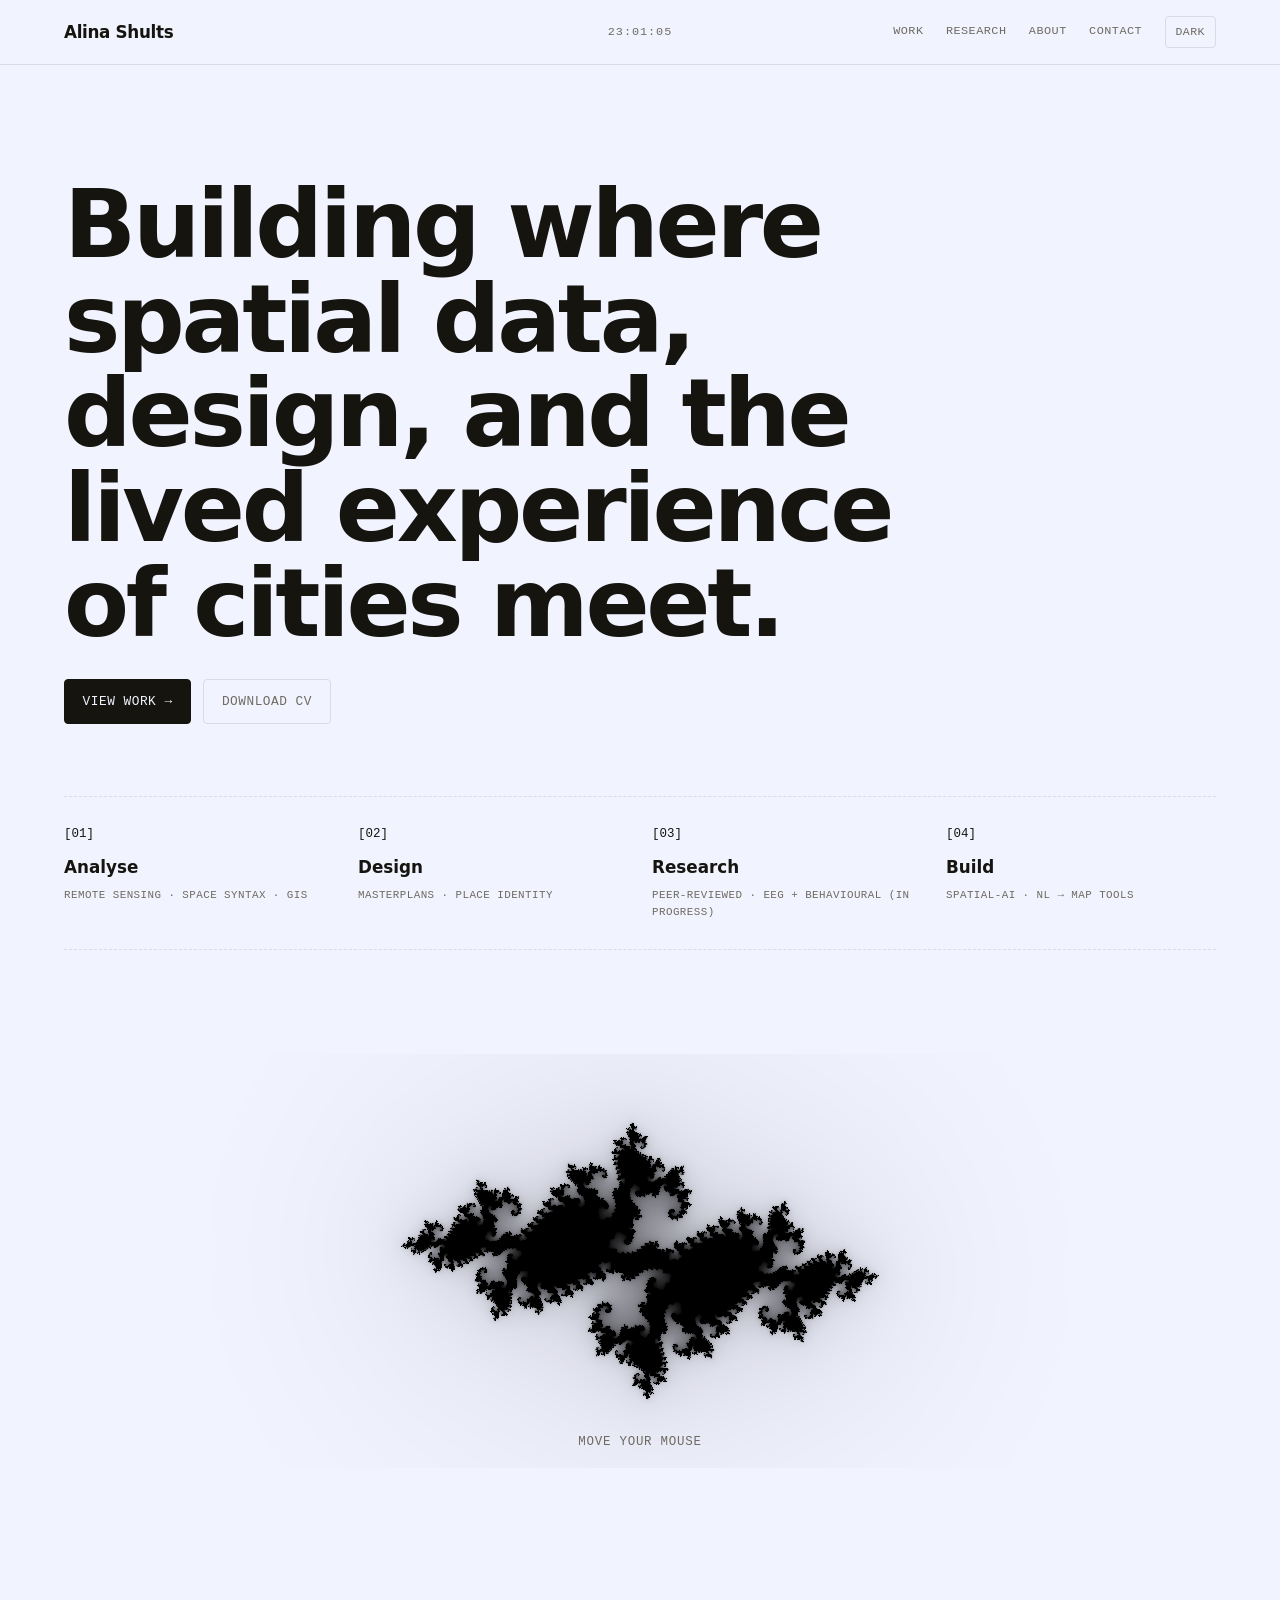
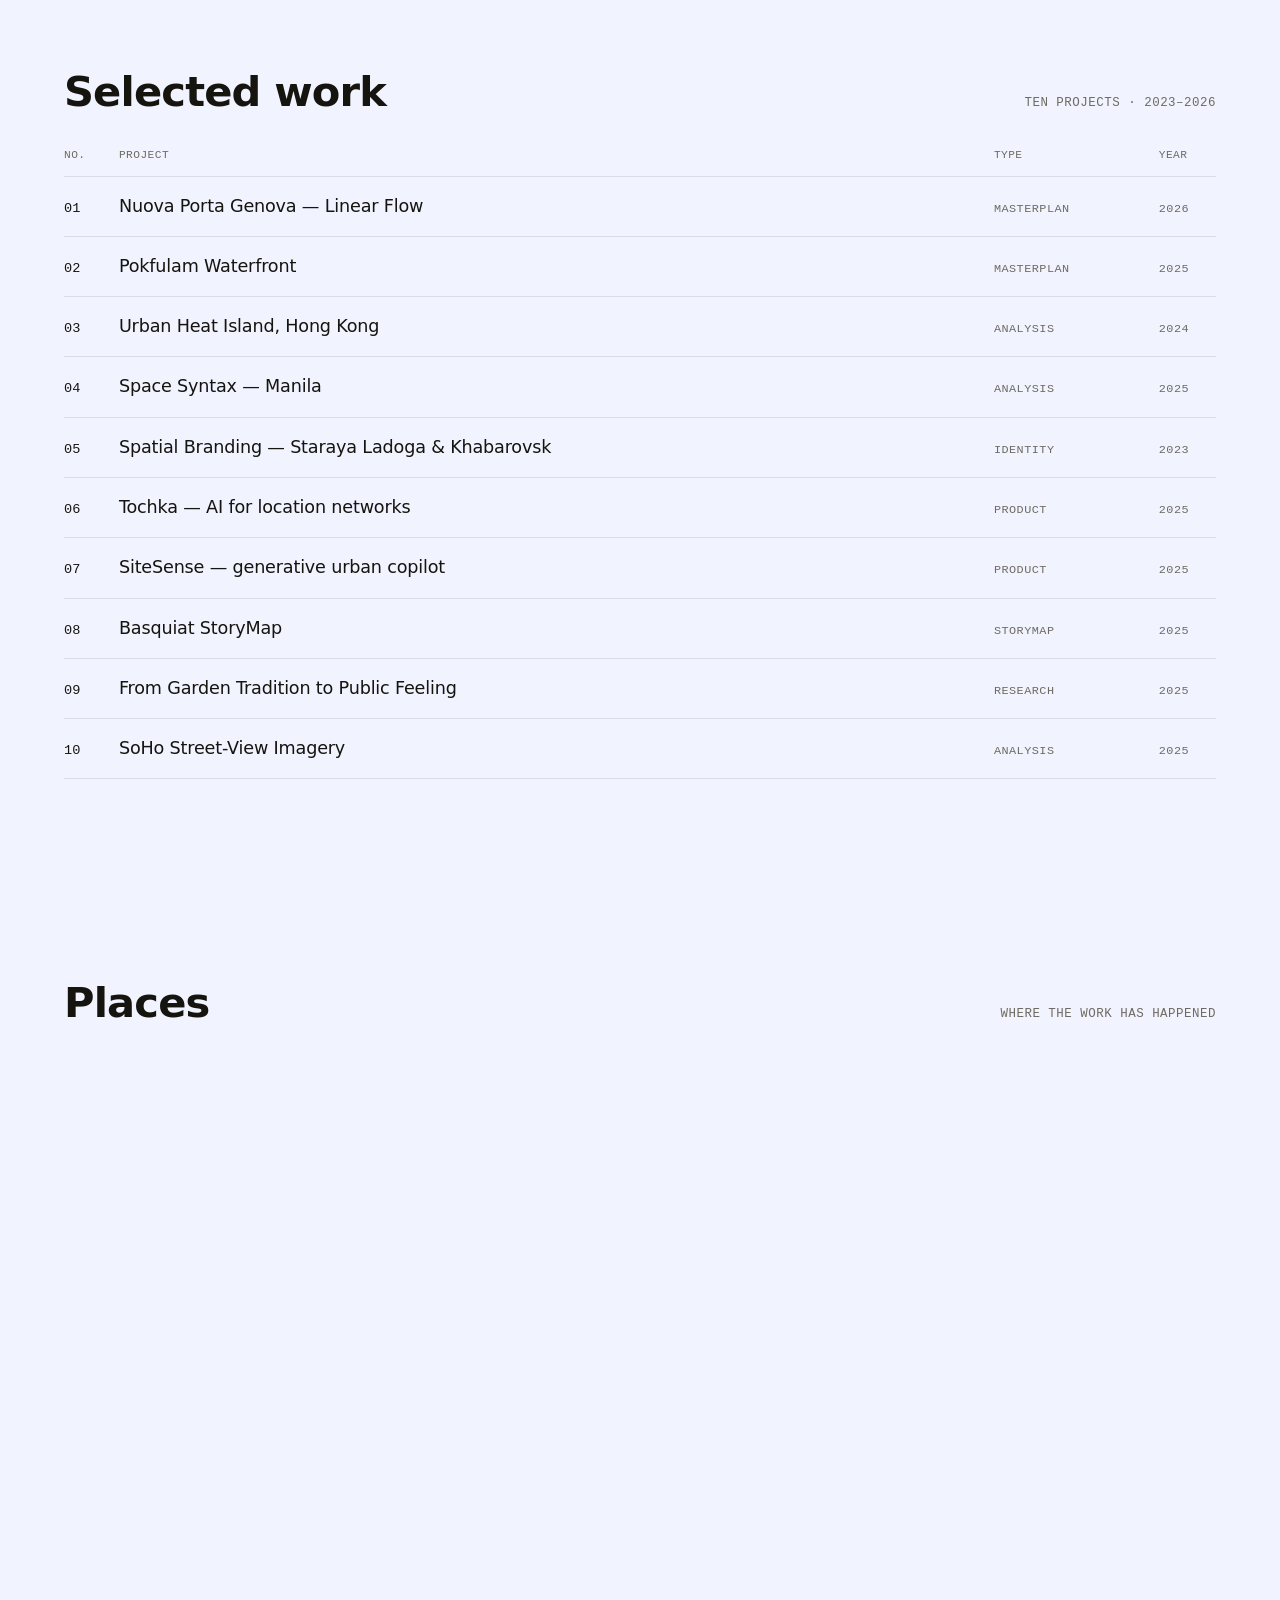
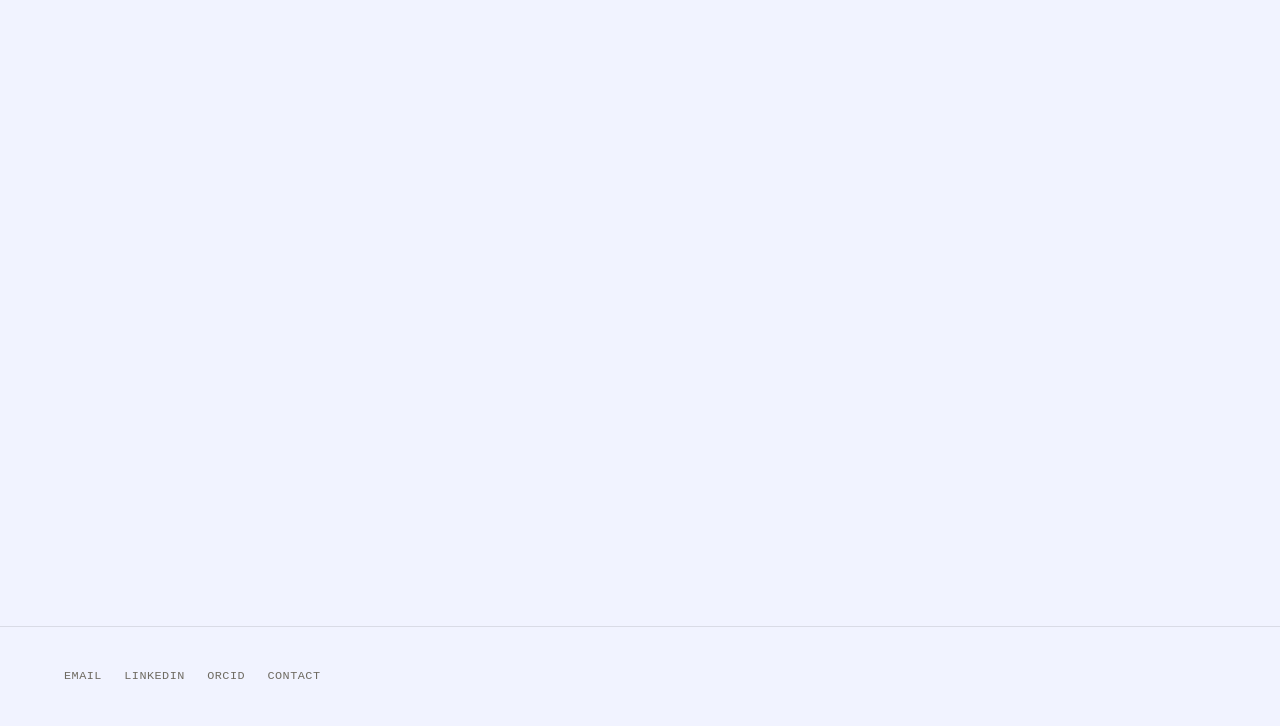
==== commit 11c7a878: "Chips fill-on-scroll, header clock, Russia expeditions map, school links, black selection - Skills c" ====
--- a/index.html
+++ b/index.html
@@ -26,7 +26,7 @@
 <link rel="preconnect" href="https://fonts.gstatic.com" crossorigin>
 <link rel="stylesheet" href="https://fonts.googleapis.com/css2?family=Geist:wght@300;400;500;600&family=Hanken+Grotesk:wght@400;500;600&display=swap">
 <link rel="stylesheet" href="https://fonts.googleapis.com/css2?family=Geist+Mono:wght@400;500&family=Space+Mono:wght@400;700&display=swap">
-<link rel="stylesheet" href="assets/css/style.css?v=4">
+<link rel="stylesheet" href="assets/css/style.css?v=5">
 
 <script type="application/ld+json">
 {
--- a/assets/css/style.css
+++ b/assets/css/style.css
@@ -89,8 +89,8 @@
 img,svg{display:block;max-width:100%;height:auto}
 a{color:inherit;text-decoration:none}
 button{font:inherit;color:inherit;background:none;border:0;cursor:pointer}
-::selection{background:#3a3833;color:#fff}
-::-moz-selection{background:#3a3833;color:#fff}
+::selection{background:#000;color:#fff}
+::-moz-selection{background:#000;color:#fff}
 
 /* ---- Helpers ----------------------------------------------------------- */
 .wrap{max-width:var(--maxw);margin-inline:auto;padding-inline:var(--pad)}
@@ -117,7 +117,9 @@
 
 /* ---- Header / nav ------------------------------------------------------ */
 .site-header{position:sticky;top:0;z-index:40;background:var(--paper);border-bottom:1px solid var(--rule)}
-.site-header__row{display:flex;align-items:center;justify-content:space-between;gap:1rem;height:64px}
+.site-header__row{position:relative;display:flex;align-items:center;justify-content:space-between;gap:1rem;height:64px}
+.clock{position:absolute;left:50%;top:50%;transform:translate(-50%,-50%);font-family:var(--mono);font-size:.74rem;letter-spacing:.08em;color:var(--ink-2);pointer-events:none}
+@media (max-width:760px){.clock{display:none}}
 .wordmark{font-size:1.05rem;font-weight:600;letter-spacing:-.02em}
 .nav{display:flex;align-items:center;gap:1.4rem}
 .nav a{
@@ -336,4 +338,18 @@
 /* ---- Chips (skills / tags) --------------------------------------------- */
 .chips{display:flex;flex-wrap:wrap;gap:.5rem;list-style:none;padding:0;margin:0}
 .chip{font-family:var(--mono);font-size:.74rem;text-transform:uppercase;letter-spacing:.03em;
-  color:var(--ink-2);border:1px solid var(--rule);border-radius:4px;padding:.35rem .6rem}
+  color:var(--ink-2);border:1px solid var(--rule);border-radius:4px;padding:.35rem .6rem;
+  transition:background var(--dur-fast) var(--ease),color var(--dur-fast) var(--ease),border-color var(--dur-fast) var(--ease)}
+.chip.is-inverted{background:var(--ink);color:var(--paper);border-color:var(--ink)}
+#ink-cursor{position:fixed;inset:0;width:100%;height:100%;pointer-events:none;z-index:9998}
+.has-cursor-dot,.has-cursor-dot *{cursor:none}
+#cursor-dot{position:fixed;top:0;left:0;width:9px;height:9px;margin:-4.5px 0 0 -4.5px;background:var(--ink);border-radius:50%;pointer-events:none;z-index:9999;opacity:0;transition:opacity .25s var(--ease)}
+#cursor-dot.cursor-dot--lg{width:16px;height:16px;margin:-8px 0 0 -8px}
+
+/* ---- Research expeditions: Russia map (sticky, in the side column) ------ */
+html:not([data-page="home"]) main .section.expeditions:has(.sec-head){grid-template-columns:minmax(0,5fr) minmax(0,7fr)}
+.ru-map{display:block;width:100%;max-width:520px;height:auto;margin-top:1.6rem}
+.ru-land{fill:none;stroke:var(--ink);stroke-opacity:.28;stroke-width:1;vector-effect:non-scaling-stroke}
+.exp-dot{fill:var(--ink);opacity:0;transform:scale(.4);transform-origin:center;transform-box:fill-box;transition:opacity .4s var(--ease),transform .4s var(--ease)}
+.exp-dot.on{opacity:1;transform:scale(1)}
+@media (max-width:880px){.ru-map{max-width:380px}}
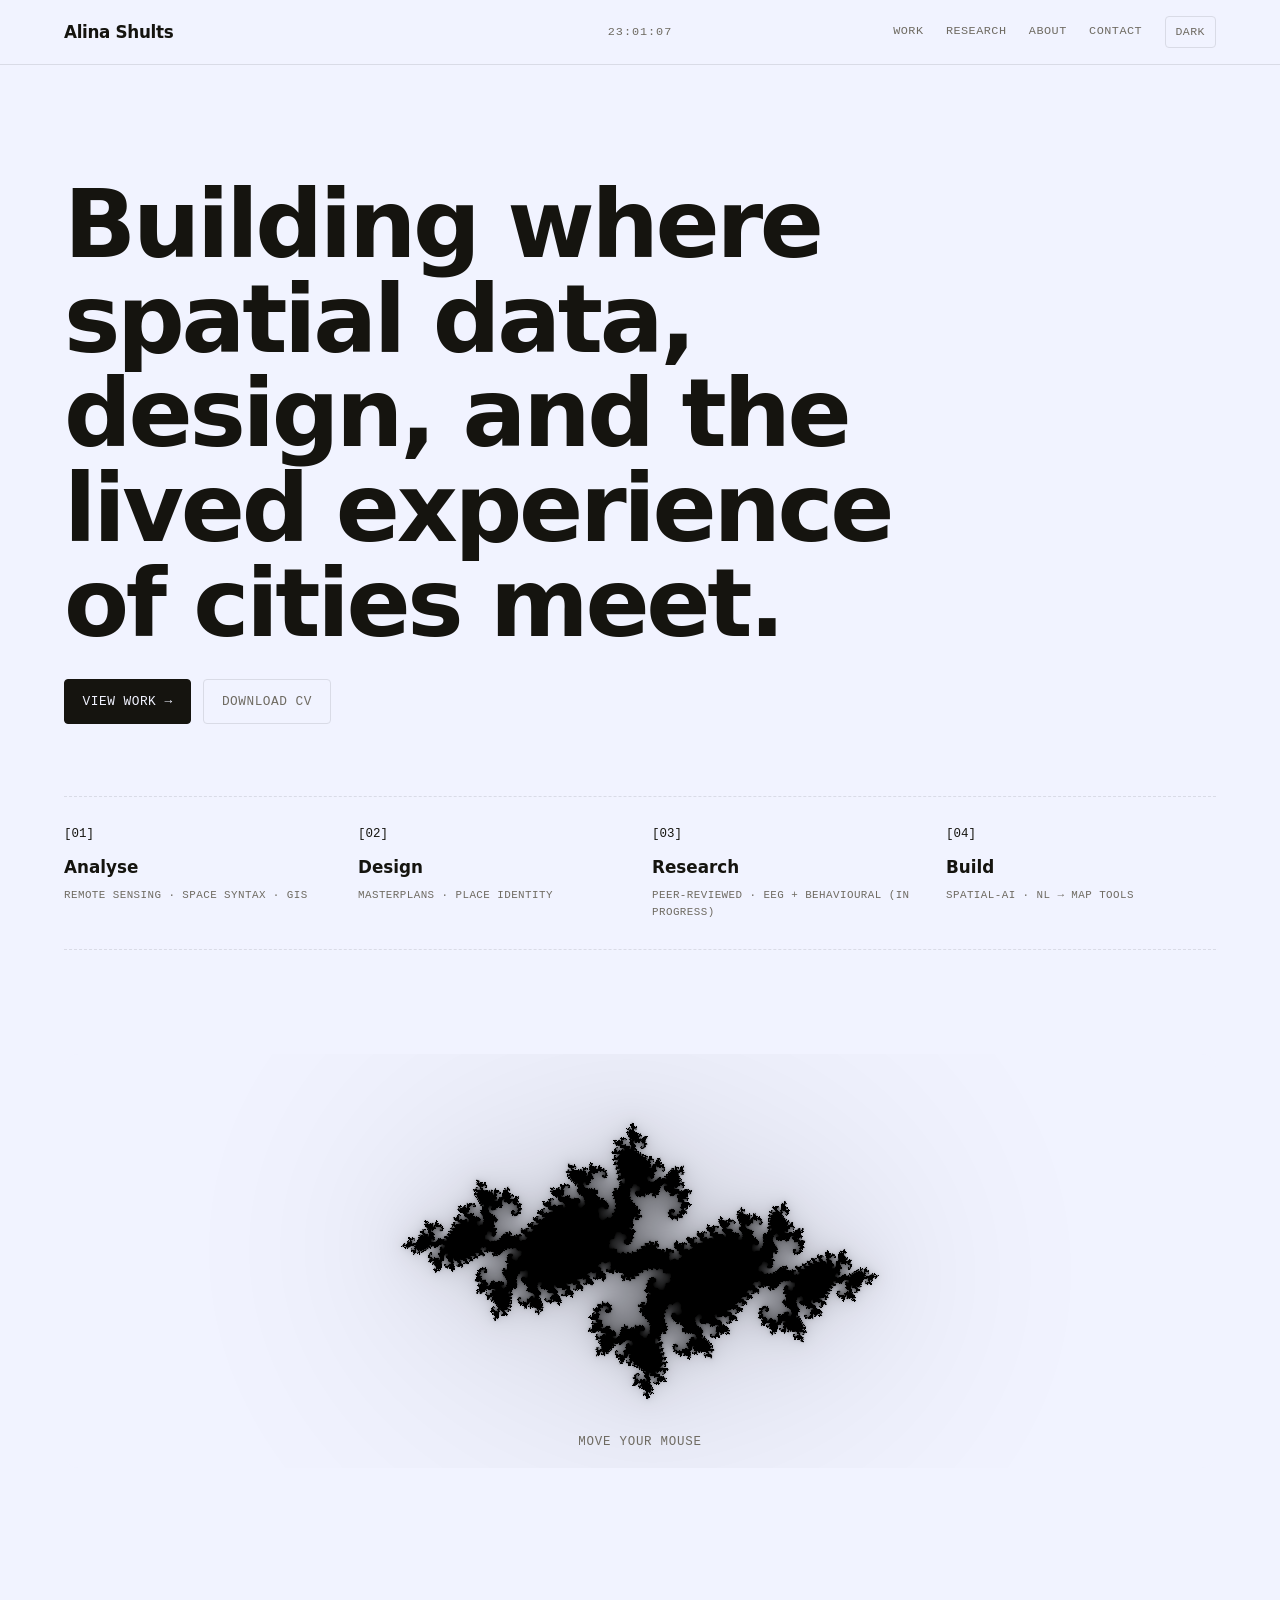
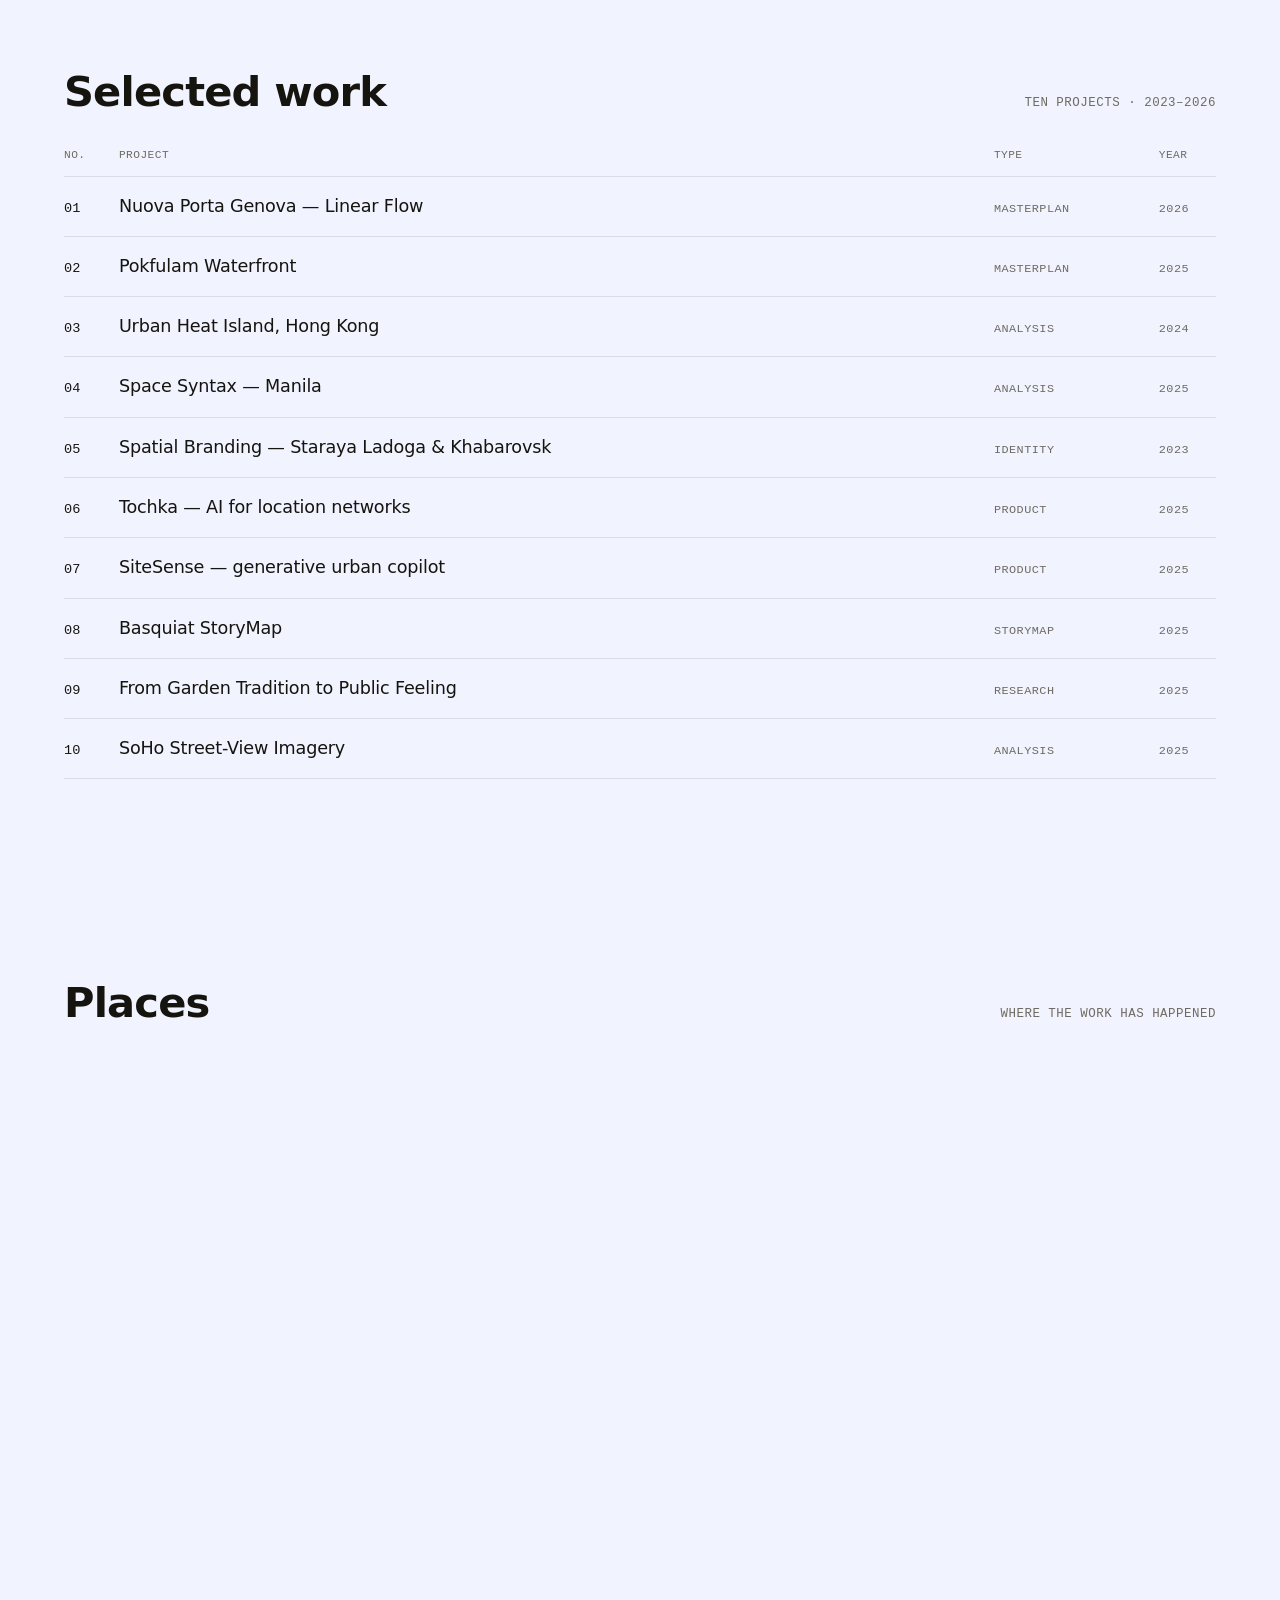
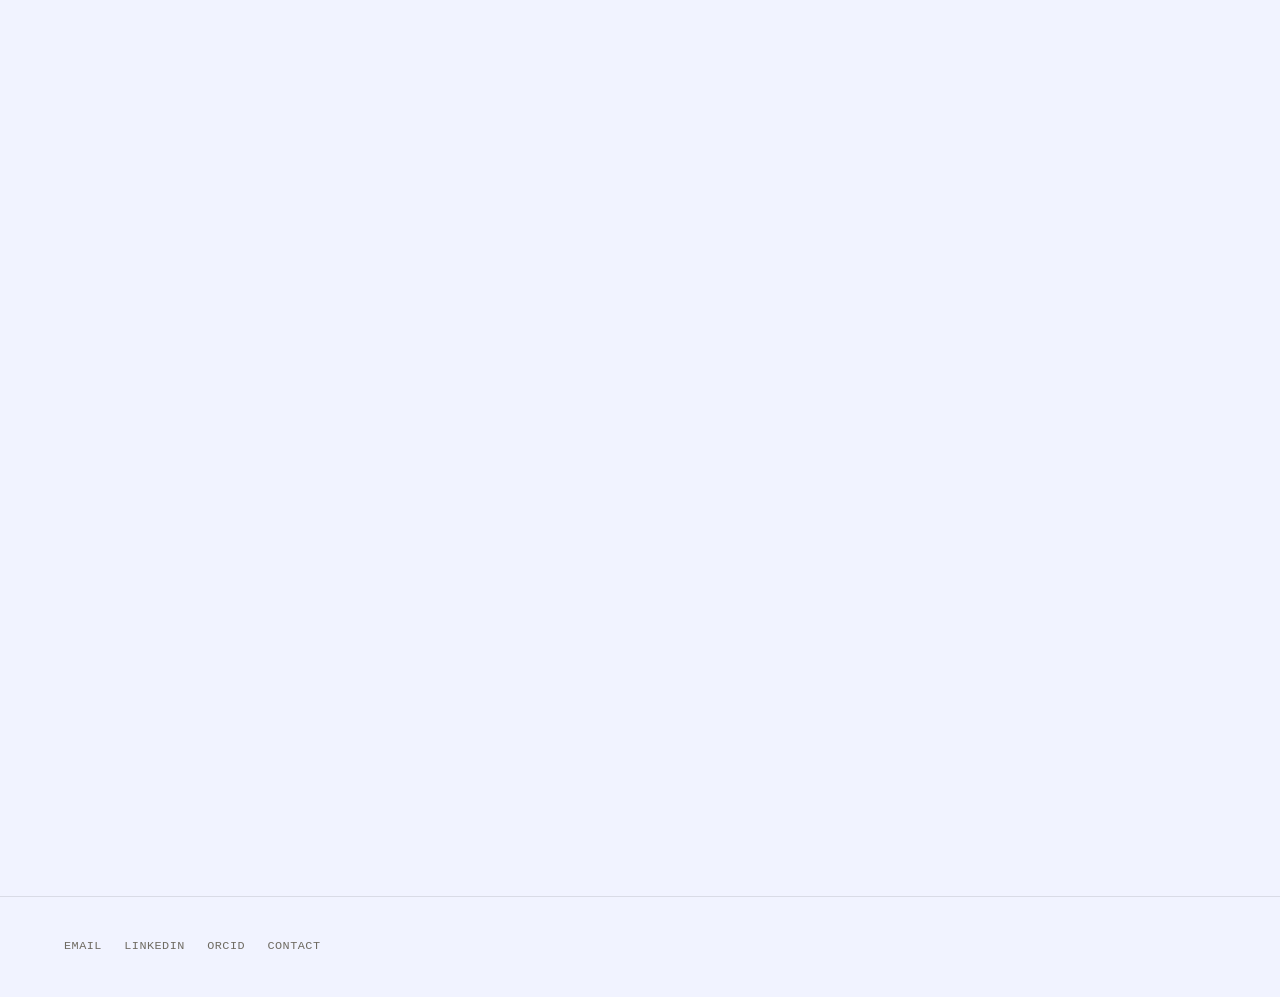
==== commit b8622413: "Switch both maps to Mercator projection Places world map and the Russia expeditions map now use a co" ====
--- a/index.html
+++ b/index.html
@@ -121,10 +121,10 @@
       <span class="label">Where the work has happened</span>
     </div>
     <div class="placemap-wrap" data-reveal>
-      <svg id="placemap" viewBox="0 0 1000 444" role="img" aria-labelledby="maptitle" preserveAspectRatio="xMidYMid meet">
+      <svg id="placemap" viewBox="0 0 1000 679" role="img" aria-labelledby="maptitle" preserveAspectRatio="xMidYMid meet">
         <title id="maptitle">Map of locations across Europe, Russia, and East and Southeast Asia where Alina Shults has worked.</title>
-        <rect class="frame" x="0.5" y="0.5" width="999" height="443"></rect>
-        <path class="land" fill-rule="evenodd" d="M112.7 592.1L111.6 594.0L110.5 595.7L102.8 595.2L94.5 595.4L89.8 594.2L89.8 594.0L87.8 592.9L96.2 593.1L104.1 593.5L106.9 591.9L108.9 590.6L112.7 592.1ZM-256.3 590.1L-263.4 590.6L-268.3 589.3L-270.5 588.0L-270.6 587.8L-273.0 586.8L-273.0 586.8L-270.8 585.4L-263.9 586.0L-260.2 587.2L-257.3 588.5L-256.3 590.1ZM166.1 584.8L170.7 586.4L172.3 588.6L172.7 590.2L172.8 592.1L167.1 593.3L161.1 594.2L154.1 595.1L146.4 595.8L137.6 595.6L132.7 594.3L133.4 592.8L141.3 591.8L144.5 590.6L146.8 589.0L148.5 587.6L150.7 586.3L153.1 584.8L153.1 584.8L155.0 584.8L160.5 584.0L166.1 584.8ZM-115.6 568.0L-110.8 568.5L-106.4 567.9L-108.5 569.2L-112.0 570.1L-117.1 569.8L-120.8 568.5L-120.8 568.5L-120.0 567.3L-115.6 568.0ZM-131.7 567.9L-126.0 569.3L-128.2 569.2L-133.0 568.8L-138.1 567.8L-138.1 567.8L-135.4 567.0L-131.7 567.9ZM-33.3 562.2L-29.2 562.7L-25.1 562.2L-23.0 564.3L-25.9 564.0L-30.4 564.2L-34.9 564.0L-39.9 564.3L-43.7 563.5L-45.7 562.0L-45.7 562.0L-43.3 561.4L-38.6 561.9L-33.3 562.2ZM79.8 558.5L80.2 560.2L79.6 561.7L78.6 563.0L74.2 563.5L70.1 564.3L65.2 564.2L67.0 562.7L62.7 563.2L58.6 563.8L55.7 562.7L55.5 561.1L59.6 559.7L59.6 559.7L62.1 559.3L66.4 559.4L67.5 557.5L67.7 556.1L67.6 553.2L69.7 551.4L73.1 550.9L75.1 552.2L76.0 553.6L77.6 555.3L78.8 556.9L79.8 558.5ZM116.2 533.4L114.6 534.2L111.9 533.6L108.8 533.9L106.3 534.8L103.6 535.8L101.8 536.8L101.3 538.3L101.5 539.7L103.3 540.9L100.7 541.8L97.2 542.1L95.2 543.3L93.0 544.5L90.7 546.1L90.1 547.4L91.4 549.0L93.4 550.1L96.4 551.0L99.3 552.1L100.8 553.6L101.6 555.0L102.7 556.4L104.4 557.7L105.5 559.0L106.0 562.4L107.1 563.8L107.4 565.3L108.6 566.7L108.0 568.7L106.0 570.2L103.8 571.4L98.9 571.9L97.2 573.2L95.0 574.5L89.4 575.8L84.5 576.4L79.8 577.2L74.8 578.0L71.8 579.5L65.9 579.7L59.4 579.5L53.5 579.8L47.3 579.8L48.4 581.3L54.1 581.9L58.2 583.0L60.5 584.3L56.4 585.4L50.0 585.1L44.7 586.0L44.5 587.5L44.4 589.0L48.7 590.2L49.5 591.6L54.2 593.0L62.1 593.5L68.7 594.6L74.0 595.7L80.8 596.9L90.0 597.5L99.1 598.5L105.4 599.6L112.3 600.8L115.9 602.5L117.7 603.9L122.2 602.6L128.3 601.5L134.7 600.4L142.4 599.4L149.0 598.4L158.2 598.3L167.3 598.8L174.8 599.7L177.2 598.1L182.3 597.0L191.7 596.9L199.0 596.2L206.0 595.4L213.7 594.8L221.9 594.2L227.6 593.3L225.0 591.9L223.4 590.6L223.4 589.3L216.2 589.4L208.6 590.0L201.3 590.0L200.3 588.6L200.8 585.9L202.5 585.1L207.8 584.2L214.0 583.3L218.5 582.2L223.0 581.1L226.4 579.7L231.4 579.0L236.4 578.5L239.0 578.2L244.7 578.1L250.2 577.6L254.7 576.9L259.2 576.0L263.3 575.1L268.4 574.0L271.7 572.7L275.2 571.6L276.3 570.2L272.4 569.3L273.7 567.8L276.1 566.6L280.0 565.9L284.0 565.0L287.8 563.9L290.7 562.4L292.5 560.7L295.2 559.7L299.6 559.9L301.4 561.1L305.9 561.3L306.0 559.9L307.9 558.4L311.9 558.8L312.8 560.2L317.3 560.4L322.0 559.8L326.7 559.3L330.9 559.5L332.5 561.1L336.5 559.8L340.3 559.2L344.5 558.7L348.7 558.2L352.4 557.3L356.6 556.7L359.8 555.9L362.0 554.6L364.8 555.5L368.6 555.0L371.3 556.8L373.4 558.1L377.6 557.4L379.3 555.9L383.0 554.9L387.9 555.1L389.4 556.5L392.4 555.1L396.4 554.7L400.7 554.5L404.7 554.6L408.8 555.0L412.8 555.3L414.5 556.5L416.9 557.6L421.0 556.9L425.3 556.8L429.5 556.8L433.7 556.7L437.4 556.2L441.3 555.8L444.6 554.8L448.0 554.1L451.8 553.7L454.6 552.7L456.7 550.7L458.8 549.5L462.6 550.0L464.1 551.3L467.3 552.2L471.1 551.9L473.7 553.2L476.5 554.2L480.3 553.3L481.6 551.7L484.9 551.1L488.7 549.8L492.4 549.3L496.7 548.6L499.6 547.8L502.7 546.9L505.6 546.1L509.0 546.6L512.4 545.3L514.8 544.2L518.3 544.3L521.3 543.4L522.0 542.1L525.2 541.1L528.2 540.4L531.9 539.8L535.3 539.5L538.6 539.7L542.1 540.1L545.0 541.1L545.4 542.7L548.7 543.9L550.9 545.0L555.3 545.4L557.8 546.4L560.8 547.4L564.4 547.6L567.4 546.9L570.6 545.4L574.0 546.2L577.7 546.6L581.2 547.1L584.8 547.4L588.5 547.4L591.5 551.2L591.4 552.1L590.9 553.8L587.4 554.8L584.5 556.1L585.0 557.6L589.1 557.5L588.6 559.0L586.7 560.3L585.0 561.9L587.8 563.0L592.1 563.4L596.4 562.7L598.4 561.3L599.7 559.9L601.7 558.7L604.0 557.7L604.9 556.3L606.9 554.5L609.2 554.2L613.4 554.0L617.1 553.6L620.9 553.0L622.7 551.6L623.8 550.2L626.3 548.8L630.0 547.9L633.1 547.1L635.1 545.9L637.2 545.3L639.9 544.7L643.6 545.0L646.9 544.7L650.6 544.2L654.6 544.5L657.3 543.4L659.2 541.0L660.6 542.0L662.3 543.7L665.4 544.5L669.0 544.7L672.6 544.3L676.3 544.6L679.8 544.7L682.1 544.3L685.3 544.5L688.1 545.3L691.4 544.8L695.4 544.8L698.8 544.3L702.7 544.8L705.1 543.6L707.0 542.4L709.6 541.3L714.2 538.6L716.6 539.1L719.4 540.1L721.9 541.4L726.6 543.7L730.2 543.7L733.6 543.7L737.6 543.3L741.6 542.8L744.7 541.8L747.2 540.7L751.3 540.5L754.1 539.7L757.0 540.5L758.9 541.6L761.5 542.8L765.6 542.6L768.1 543.6L772.5 544.5L777.2 544.9L781.0 544.6L783.9 543.4L786.4 542.3L789.7 542.0L793.0 542.5L796.9 542.9L800.4 542.3L803.7 542.3L807.0 542.6L810.4 543.0L813.7 542.4L817.7 541.8L821.5 541.6L825.7 541.6L829.1 541.3L832.4 541.0L833.5 539.2L833.6 537.6L835.9 538.7L836.6 540.3L837.8 541.8L839.3 543.1L842.4 543.7L846.7 543.5L851.5 543.4L854.8 543.2L859.7 543.2L863.2 543.2L868.1 543.3L872.2 543.6L874.8 544.7L874.1 546.1L876.5 547.2L880.5 548.1L884.6 549.0L889.4 549.7L894.4 550.3L898.2 550.8L902.4 550.9L904.8 549.7L908.0 550.7L910.9 551.9L914.1 552.7L918.6 553.1L922.9 553.5L924.7 555.0L928.9 555.8L931.7 557.1L935.9 557.7L940.2 557.7L944.1 557.9L948.6 557.8L953.0 558.1L957.1 558.6L961.0 559.5L964.8 560.2L967.4 561.3L967.0 562.7L965.0 564.0L963.4 565.7L962.1 567.0L960.3 568.5L955.5 569.1L953.3 570.4L948.5 571.2L946.8 572.7L944.3 574.0L941.6 575.2L940.1 576.7L939.1 578.1L938.8 579.8L938.9 581.1L941.0 582.6L941.8 584.0L943.5 585.3L950.4 585.8L951.8 587.4L945.2 588.0L939.5 588.8L932.5 588.9L929.3 591.0L928.7 592.7L927.1 594.1L925.1 595.5L930.1 596.7L932.0 598.3L935.2 599.6L939.6 600.9L944.8 602.0L950.4 603.2L958.9 604.3L960.8 606.2L971.4 607.0L972.1 607.2L974.9 608.3L985.1 607.4L993.6 608.5L1000.0 609.4L1000.0 629.0L-333.3 629.0L-333.3 609.4L-333.1 609.5L-329.8 607.3L-323.2 608.5L-322.7 608.3L-321.7 608.0L-320.5 607.7L-319.4 607.3L-318.8 607.2L-318.3 607.2L-317.9 607.2L-312.5 608.8L-307.8 607.2L-307.0 607.0L-296.1 606.4L-292.6 607.2L-290.9 607.7L-285.3 608.9L-274.7 609.9L-266.4 611.0L-252.1 611.9L-241.5 610.9L-225.7 611.6L-216.8 612.8L-207.0 611.7L-196.7 610.7L-195.9 608.9L-210.5 608.8L-222.4 607.9L-225.6 606.4L-235.5 605.6L-234.9 604.0L-233.5 602.5L-232.1 601.1L-232.8 599.6L-239.0 598.5L-241.8 597.2L-247.5 596.1L-238.6 596.3L-230.0 595.7L-224.6 596.9L-218.0 595.9L-211.9 594.5L-209.0 593.3L-210.3 591.7L-215.0 590.7L-220.5 589.6L-228.1 589.4L-234.8 588.9L-242.0 588.5L-244.4 587.2L-249.1 586.0L-252.0 584.7L-253.2 580.5L-251.4 580.9L-248.1 582.0L-242.0 581.7L-236.1 581.1L-233.0 582.7L-227.2 582.4L-222.2 581.6L-217.6 580.6L-213.4 579.3L-207.8 579.0L-207.9 577.6L-209.2 576.2L-208.2 574.9L-203.4 574.3L-201.2 575.5L-195.5 574.8L-191.3 573.8L-186.0 573.7L-181.0 573.4L-175.9 572.5L-172.0 571.7L-167.5 570.9L-164.6 571.1L-162.0 571.4L-156.5 570.9L-151.6 571.6L-146.5 571.5L-141.6 571.0L-136.6 571.4L-131.1 571.7L-126.0 571.6L-120.6 571.6L-115.1 571.7L-110.0 571.6L-106.2 570.5L-101.7 569.9L-97.1 570.7L-92.7 570.0L-88.7 568.7L-86.3 569.9L-85.0 571.2L-82.6 572.4L-78.7 571.4L-74.3 572.7L-69.3 573.2L-65.0 574.2L-59.8 574.0L-55.1 573.3L-49.5 573.5L-44.5 574.0L-39.4 574.6L-37.5 573.0L-39.9 571.8L-41.7 570.5L-46.5 570.2L-48.6 568.8L-49.4 567.4L-50.7 564.7L-47.8 565.2L-43.0 565.4L-38.2 565.2L-33.8 565.8L-30.1 566.9L-28.5 568.2L-23.5 568.4L-18.7 567.9L-13.6 567.1L-9.0 566.7L-5.3 567.6L-0.3 567.3L2.9 564.5L5.8 566.1L10.1 566.8L14.8 566.4L17.8 567.9L22.7 568.0L27.2 568.5L31.6 569.3L34.5 567.9L35.9 566.6L39.6 568.0L44.7 567.7L48.5 568.5L51.0 569.7L56.0 569.3L59.8 568.5L63.6 567.6L68.1 567.1L73.3 566.6L78.0 566.1L81.6 565.3L83.8 564.2L84.7 562.6L84.3 561.1L83.1 559.6L81.8 558.2L80.6 556.7L79.7 555.4L79.5 554.0L79.8 552.5L81.6 551.1L83.0 549.6L83.6 548.2L82.9 546.6L82.4 545.1L84.3 543.4L86.3 542.4L88.7 541.0L91.2 539.8L94.2 538.7L95.6 537.1L97.7 536.1L100.0 535.2L103.5 535.0L105.9 533.8L108.5 533.1L111.5 532.6L114.2 531.7L116.3 530.5L119.2 530.1L121.4 531.0L120.0 532.3L116.2 533.4ZM82.4 495.2L87.2 497.5L92.4 498.4L90.7 500.2L87.2 500.4L85.3 499.1L84.1 500.6L80.9 501.8L76.9 501.3L74.2 500.2L70.3 499.7L65.7 497.6L61.9 495.6L56.8 491.5L59.9 492.3L65.1 494.7L70.0 496.1L71.9 494.4L73.1 491.8L76.5 490.3L79.1 490.8L79.1 490.8L80.6 492.5L82.4 495.2ZM116.5 485.1L119.4 486.7L118.3 488.0L113.3 489.1L111.7 487.8L108.5 489.5L106.7 487.8L111.1 485.6L114.3 486.6L116.5 485.1ZM593.6 479.9L587.9 480.2L587.9 478.2L588.4 476.7L588.6 475.9L591.0 477.1L594.5 477.5L594.7 478.2L593.6 479.9ZM871.8 446.9L875.4 448.2L877.4 447.7L880.3 447.0L882.6 447.2L882.8 451.6L881.5 452.9L881.2 455.9L879.9 454.9L877.3 457.4L876.5 457.2L874.3 457.1L872.0 454.0L871.5 451.5L869.3 448.3L869.4 446.6L871.8 446.9ZM974.1 447.4L975.0 448.9L977.6 447.4L978.7 449.0L978.7 450.5L977.3 452.3L974.9 455.0L973.0 456.5L974.4 458.3L971.5 458.3L968.3 459.7L967.4 462.1L965.2 465.9L962.3 467.5L960.5 468.6L957.1 468.5L954.7 467.3L950.7 467.0L950.0 465.7L952.0 462.9L956.7 459.3L959.1 458.6L961.7 457.2L964.9 455.2L967.1 453.3L968.8 450.5L970.2 449.6L970.7 447.5L973.3 445.8L974.1 447.4ZM980.0 429.8L982.7 433.7L982.8 431.1L984.5 432.2L985.0 435.0L988.0 436.2L990.5 436.5L992.6 435.0L994.5 435.5L993.6 438.8L992.5 440.9L989.7 440.8L988.7 442.0L989.0 443.6L988.5 444.2L987.1 446.2L985.2 448.8L982.4 450.2L981.7 449.3L980.2 448.7L982.3 445.7L981.1 443.7L977.1 442.2L977.2 440.8L979.9 439.6L980.5 436.7L980.4 434.3L978.9 431.8L979.0 431.2L977.2 429.7L974.3 426.4L972.7 423.8L974.1 423.5L976.1 425.5L979.0 426.5L980.0 429.8ZM952.3 378.0L950.9 378.9L948.9 377.9L946.2 376.2L943.8 374.3L941.4 371.6L940.9 370.4L942.4 370.4L944.5 371.7L946.1 373.0L947.3 374.0L950.4 376.3L952.3 378.0ZM994.0 360.2L995.3 361.2L994.6 363.2L992.3 363.7L990.3 363.2L989.9 361.6L991.4 360.3L993.1 360.8L994.0 360.2ZM997.6 358.2L995.3 358.9L994.8 357.6L996.7 356.8L997.8 356.6L1000.0 355.4L1000.0 357.3L997.6 358.2ZM-333.0 357.1L-333.3 357.3L-333.3 355.4L-332.6 355.3L-333.0 357.1ZM955.0 356.9L953.8 357.4L952.5 355.8L952.7 354.8L955.0 356.9ZM952.3 351.3L952.9 354.2L951.9 353.8L951.1 354.0L950.6 353.0L950.5 350.1L952.3 351.3ZM518.7 346.2L519.3 350.6L520.3 352.3L519.9 354.1L519.3 355.2L518.0 353.0L517.3 354.1L518.0 356.9L517.7 358.4L516.7 359.3L516.4 362.4L515.0 366.7L513.1 371.8L510.9 378.8L509.4 384.0L507.8 388.3L504.7 389.2L501.5 390.7L499.4 389.8L496.4 388.5L495.4 386.5L495.2 383.2L493.9 380.3L493.5 377.6L494.2 374.9L495.9 374.3L495.9 373.1L497.7 370.3L498.0 367.9L497.2 366.2L496.5 363.8L496.2 360.4L497.5 358.3L498.0 356.0L499.8 355.9L501.9 355.1L503.2 354.4L504.9 354.4L507.0 352.3L510.0 350.0L511.1 348.1L510.6 346.6L512.2 347.0L514.2 344.4L514.3 342.2L515.5 340.6L516.8 342.1L517.8 343.7L518.7 346.2ZM865.0 346.9L866.4 349.8L868.8 348.4L870.0 350.0L871.8 351.4L871.4 353.1L872.2 356.3L872.7 358.1L873.7 358.6L874.7 361.7L874.3 363.6L875.5 366.1L879.5 368.1L882.1 369.8L884.6 371.4L884.1 372.3L886.3 374.7L887.7 378.7L889.2 377.9L890.7 379.5L891.6 378.9L892.2 382.8L894.8 385.1L896.6 386.5L899.5 389.5L900.5 392.5L900.6 394.6L900.3 396.9L902.1 400.0L901.9 403.3L901.3 405.0L900.3 408.3L900.3 410.4L899.6 413.1L898.0 416.4L895.2 418.3L893.9 421.1L892.6 422.9L891.5 426.1L890.1 428.0L889.2 430.8L888.7 433.3L888.9 434.5L886.8 435.8L882.6 435.9L879.2 437.4L877.5 438.8L875.3 440.4L872.2 438.8L869.9 438.1L870.5 436.2L868.5 436.9L865.2 439.6L862.0 438.6L859.9 438.0L857.8 437.7L854.2 436.7L851.8 434.4L851.1 431.6L850.3 429.7L848.5 428.2L844.9 427.8L846.1 426.0L845.2 423.2L843.4 425.8L840.1 426.5L842.0 424.4L842.6 422.3L844.0 420.5L843.7 417.7L840.7 420.9L838.4 422.2L837.0 425.1L834.1 423.6L834.2 421.6L831.9 418.9L829.9 417.5L830.6 416.7L825.9 414.4L823.3 414.3L819.7 412.5L813.1 412.9L808.3 414.2L804.1 415.4L800.6 415.2L796.6 417.1L793.4 418.0L792.7 419.9L791.3 421.4L788.2 421.5L785.9 421.8L782.6 421.1L779.9 421.5L777.4 421.7L775.2 423.7L774.1 423.5L772.2 424.6L770.5 425.7L767.8 425.6L765.3 425.6L761.3 423.2L759.4 422.5L759.4 420.4L761.3 419.9L761.9 419.1L761.8 417.7L762.2 415.2L761.8 413.0L759.9 409.2L759.2 407.1L759.4 405.0L757.9 402.6L757.8 401.5L756.2 400.0L755.7 397.1L753.6 394.2L753.1 392.6L754.7 394.2L753.5 390.8L755.3 391.9L756.4 393.3L756.4 391.4L754.5 388.5L754.2 387.3L753.3 386.2L753.7 384.1L754.5 383.2L755.0 381.3L754.6 379.2L756.1 376.5L756.4 379.3L758.0 376.8L761.0 375.5L762.8 374.0L765.6 372.6L767.3 372.3L768.3 372.8L771.2 371.4L773.5 371.0L774.0 370.2L775.0 369.8L777.1 369.9L780.9 368.8L783.0 367.2L783.9 365.2L786.1 363.3L786.2 361.9L786.3 359.8L788.9 356.7L790.5 359.9L792.1 359.2L790.8 357.4L791.9 355.6L793.5 356.4L794.0 353.6L796.0 351.8L796.9 350.3L798.8 349.7L798.8 348.7L800.5 349.1L800.5 348.2L802.2 347.6L803.9 347.1L806.7 348.8L808.7 351.0L811.1 351.0L813.4 351.4L812.6 349.4L814.4 346.4L816.1 345.4L815.5 344.5L817.1 342.4L819.3 341.1L821.2 341.5L824.4 340.8L824.3 338.9L821.6 337.7L823.5 337.2L826.0 338.1L828.0 339.6L831.1 340.6L832.1 340.2L834.4 341.3L836.6 340.3L838.0 340.6L838.9 339.9L840.6 341.7L839.6 343.7L838.2 345.2L836.9 345.3L837.3 346.8L836.2 348.6L834.9 350.4L835.2 351.5L838.1 353.5L841.0 354.7L842.9 356.0L845.6 358.2L846.6 358.2L848.6 359.1L849.1 360.3L852.6 361.5L855.1 360.3L855.8 358.3L856.6 356.6L857.0 354.6L858.2 351.7L857.6 349.9L857.9 348.8L857.5 346.7L858.0 343.9L858.7 343.1L858.1 341.9L859.0 339.9L859.7 337.9L859.8 336.9L861.2 335.5L862.2 337.3L862.5 339.6L863.4 340.1L863.6 341.6L864.9 343.5L865.2 345.6L865.0 346.9ZM933.8 334.8L934.8 336.1L932.2 336.0L930.8 333.8L933.0 334.7L933.8 334.8ZM780.4 333.9L778.9 334.0L774.0 331.4L777.4 330.6L779.4 331.8L780.7 332.9L780.4 333.9ZM929.1 332.5L927.6 332.6L925.4 332.2L924.6 331.7L924.8 330.2L927.3 330.8L928.5 331.6L929.1 332.5ZM932.1 331.5L931.6 332.2L928.8 329.0L928.1 326.8L929.3 326.8L930.7 329.7L932.1 331.5ZM794.2 333.5L791.0 334.3L790.6 333.9L790.9 332.6L792.5 330.4L796.2 328.9L796.6 328.0L799.8 327.2L802.4 327.1L803.5 326.6L804.9 327.1L803.6 328.1L799.7 329.7L796.6 330.8L794.2 333.5ZM770.0 326.0L771.3 326.9L773.6 326.6L774.5 328.2L770.3 329.0L767.7 329.5L765.7 329.4L767.0 327.3L769.0 327.3L770.0 326.0ZM788.5 325.9L788.0 328.0L782.4 329.1L777.5 328.6L777.5 327.2L780.4 326.5L782.7 327.6L785.2 327.3L788.5 325.9ZM925.5 326.8L925.6 327.6L922.7 326.0L920.7 324.7L919.3 323.5L919.9 323.1L921.6 324.0L924.6 325.7L925.5 326.8ZM916.8 323.2L916.1 323.4L914.5 322.6L912.9 321.0L913.1 320.4L915.3 322.0L916.8 323.2ZM735.6 321.1L742.7 321.4L743.6 319.9L750.4 321.7L751.8 324.1L757.3 324.8L761.9 327.0L757.6 328.4L753.6 326.9L750.2 327.0L746.4 326.7L742.9 326.1L738.6 324.6L735.9 324.3L734.4 324.7L727.6 323.2L727.0 321.6L723.6 321.4L726.1 317.8L730.6 318.0L733.6 319.5L735.1 319.8L735.6 321.1ZM832.3 319.0L830.4 321.5L830.0 318.7L830.7 317.4L831.5 316.1L832.3 317.2L832.3 319.0ZM910.7 321.2L909.6 321.6L908.0 320.2L906.4 317.8L905.6 315.0L906.1 314.7L906.5 315.8L907.6 316.6L909.4 318.9L911.2 320.2L910.7 321.2ZM896.2 316.3L894.3 316.6L893.7 317.6L891.7 318.5L889.8 319.4L887.8 319.4L884.8 318.3L882.7 317.3L883.0 316.1L886.3 316.7L888.3 316.4L888.9 314.6L889.4 314.5L889.8 316.5L891.9 316.2L892.9 314.9L895.0 313.6L894.6 311.4L896.8 311.4L897.6 312.0L897.5 314.0L896.2 316.3ZM804.6 308.8L803.2 310.0L800.7 309.3L800.0 307.8L803.7 307.6L804.6 308.8ZM816.6 307.4L817.9 310.3L814.8 308.8L811.7 308.4L809.6 308.7L807.0 308.6L807.9 306.5L812.5 306.4L816.6 307.4ZM900.5 312.6L899.4 313.6L898.7 311.5L897.8 310.0L896.1 308.8L894.0 307.2L891.3 306.1L892.4 305.3L894.4 306.3L895.6 307.1L897.2 308.0L898.7 309.5L900.1 310.7L900.5 312.6ZM830.2 300.3L831.2 306.2L835.0 308.5L838.1 304.5L842.4 302.3L845.7 302.3L848.8 303.6L851.6 304.9L855.6 305.6L862.0 308.2L868.8 310.3L871.4 312.2L873.4 314.0L874.0 316.2L880.2 318.5L881.1 320.5L877.7 320.9L878.5 323.3L881.8 325.8L884.2 329.7L886.3 329.6L886.2 331.2L889.0 331.8L887.9 332.5L891.9 334.1L891.4 335.2L889.0 335.4L888.1 334.5L884.9 334.0L881.2 333.5L878.3 331.1L876.2 329.1L874.3 325.8L869.4 324.2L866.3 325.3L864.0 326.5L864.5 329.2L861.6 330.5L859.5 329.9L855.7 329.7L852.4 326.7L848.6 326.0L847.7 327.0L843.0 327.1L844.6 324.1L846.9 323.1L846.0 319.1L844.2 316.0L837.0 312.8L833.9 312.5L828.4 309.1L827.3 310.9L825.9 311.2L825.0 309.9L825.0 308.3L822.2 306.4L826.2 305.1L828.8 305.2L828.5 304.2L823.1 304.2L821.6 302.0L818.3 301.3L816.7 299.5L821.7 298.6L823.6 297.4L829.6 298.9L830.2 300.3ZM797.2 290.7L794.2 294.4L791.4 295.1L787.9 294.4L781.7 294.6L778.5 295.1L777.9 297.9L781.2 301.2L783.2 299.5L790.2 298.3L789.8 300.0L788.2 299.4L786.6 301.6L783.4 303.0L786.9 307.8L786.2 309.1L789.5 313.3L789.5 315.8L787.5 316.8L786.1 315.5L787.9 312.5L784.2 313.9L783.3 312.9L783.8 311.5L781.1 309.3L781.4 305.7L778.9 306.8L779.2 311.2L779.4 316.5L777.0 317.0L775.4 315.9L776.5 312.5L775.9 308.9L774.4 308.9L773.2 306.4L774.7 303.9L775.3 301.0L777.1 295.4L777.9 293.9L781.1 291.2L784.0 292.2L788.6 292.8L792.9 292.6L796.5 289.9L797.2 290.7ZM810.0 291.8L809.8 295.0L807.9 294.7L807.3 296.9L808.8 298.9L807.8 299.3L806.3 297.0L805.2 292.3L805.9 289.3L807.2 288.0L807.4 290.0L809.6 290.3L810.0 291.8ZM725.3 317.7L721.1 317.7L718.0 314.6L713.3 311.6L711.7 309.4L708.9 306.4L707.0 303.6L704.2 298.4L701.0 295.3L699.9 292.1L698.5 289.3L695.2 286.9L693.2 283.8L690.5 281.7L686.6 277.6L686.3 275.7L688.7 275.9L694.4 276.6L697.7 280.2L700.5 282.7L702.6 284.3L706.1 288.2L709.8 288.3L713.0 290.8L715.1 293.9L717.9 295.6L716.4 298.6L718.6 299.9L719.9 300.0L720.5 302.6L721.8 304.7L724.5 305.0L726.3 307.3L725.4 311.9L725.3 317.7ZM769.9 289.2L774.1 292.7L769.7 293.1L768.4 295.6L768.6 299.0L765.0 301.5L764.9 305.2L763.5 310.8L763.0 309.5L758.8 311.2L757.3 308.9L754.7 308.7L752.8 307.5L748.4 308.9L747.0 307.1L744.6 307.3L741.6 306.9L741.0 301.9L739.2 300.9L737.4 297.7L736.9 294.5L737.3 291.0L739.5 288.6L742.2 289.8L745.1 289.2L745.8 286.0L747.4 285.3L751.8 284.5L754.5 281.6L756.3 279.3L757.8 277.9L760.9 275.8L763.8 273.3L765.6 270.4L767.1 270.4L769.0 272.2L769.2 273.8L771.7 274.9L774.7 276.0L774.5 277.4L772.0 277.6L772.7 279.4L769.9 280.7L767.8 284.0L770.5 287.5L769.9 289.2ZM801.4 264.9L801.8 267.3L802.0 269.4L800.7 272.8L799.4 269.0L797.6 270.9L798.8 273.6L797.8 275.4L793.4 273.2L792.4 270.5L793.5 268.8L791.1 267.0L790.0 268.6L788.2 268.4L785.5 270.5L784.9 269.4L786.3 266.3L788.7 265.2L790.7 263.8L792.0 265.5L794.8 264.5L795.4 262.8L798.0 262.7L797.8 259.9L800.8 261.6L801.1 263.5L801.4 264.9ZM634.1 273.1L630.9 273.9L629.2 271.0L628.5 265.7L630.2 259.7L632.7 261.7L634.5 264.3L636.3 268.2L635.7 272.0L634.1 273.1ZM107.6 258.6L104.6 259.0L103.9 258.7L105.0 257.6L104.9 256.2L107.0 255.7L107.8 255.8L107.6 258.6ZM792.5 258.0L791.2 259.2L790.0 261.5L788.9 262.6L786.6 260.1L787.4 259.1L788.3 258.0L788.7 255.7L790.7 255.5L790.1 258.0L792.9 254.4L792.5 258.0ZM772.2 261.5L767.3 265.0L769.1 262.5L771.8 260.2L774.0 257.6L776.0 253.9L776.6 256.9L774.2 259.0L772.2 261.5ZM784.8 252.0L787.0 253.1L789.3 253.1L789.3 254.7L787.5 256.3L785.2 257.4L785.1 255.6L785.3 253.8L784.8 252.0ZM798.2 251.0L799.2 255.1L796.3 254.1L796.4 255.4L797.3 257.7L795.6 258.5L795.4 255.9L794.3 255.7L793.7 253.5L795.9 253.8L795.8 252.4L793.6 249.5L797.1 249.6L798.2 251.0ZM783.4 247.6L782.5 250.8L780.9 249.0L779.0 246.2L782.1 246.3L783.4 247.6ZM782.7 227.5L785.0 228.6L786.1 227.6L786.4 228.6L785.8 230.1L787.1 232.8L786.1 235.8L783.9 237.1L783.4 240.0L784.2 243.0L786.1 243.4L787.8 243.0L792.4 245.0L792.1 247.0L793.3 247.9L792.9 249.6L790.0 247.8L788.6 245.9L787.7 247.2L785.3 245.0L781.9 245.5L780.1 244.7L780.3 243.2L781.5 242.3L780.3 241.4L779.9 242.7L778.0 240.6L777.5 239.0L777.3 235.5L778.8 236.7L779.2 230.9L780.4 227.5L782.7 227.5ZM90.4 228.6L89.5 229.5L86.7 229.5L84.5 229.6L84.3 228.0L84.8 227.5L87.8 227.5L89.7 227.8L90.4 228.6ZM48.5 229.9L47.4 230.5L45.3 229.9L43.2 228.6L43.6 227.7L45.2 227.5L46.0 227.6L48.5 227.9L50.5 228.8L51.1 229.8L48.5 229.9ZM64.5 222.5L67.7 223.1L68.2 222.4L71.1 222.4L73.3 223.4L74.3 223.3L74.9 224.6L77.0 224.5L76.8 225.6L78.5 225.8L80.3 227.1L78.9 228.6L77.2 227.8L75.5 228.0L74.2 227.8L73.6 228.5L72.2 228.7L71.6 227.8L70.4 228.4L68.9 230.9L67.9 230.3L67.7 229.2L65.3 228.6L63.5 228.9L61.3 228.6L59.5 229.3L57.6 228.1L57.9 226.9L61.3 227.5L64.1 227.8L65.4 226.9L63.7 225.3L63.8 223.9L61.4 223.3L62.3 222.3L64.5 222.5ZM742.0 226.9L738.8 228.7L735.8 227.5L735.7 224.3L737.5 222.7L741.5 221.6L743.7 221.7L744.5 223.1L742.9 224.8L742.0 226.9ZM-242.7 225.4L-243.3 226.0L-244.2 225.5L-244.1 224.4L-244.7 223.1L-244.5 222.7L-243.9 222.1L-244.1 221.4L-243.9 221.0L-243.6 221.1L-242.2 221.7L-241.6 222.0L-241.0 222.5L-240.0 223.8L-240.1 224.0L-241.6 224.8L-242.7 225.4ZM-244.7 219.6L-246.0 219.9L-246.6 219.1L-247.0 218.8L-247.1 218.6L-246.7 218.3L-245.4 218.6L-244.4 219.2L-244.7 219.6ZM-247.3 217.6L-247.4 218.0L-249.4 217.9L-249.1 217.5L-247.3 217.6ZM-250.6 217.1L-250.8 217.3L-251.0 217.3L-252.3 217.1L-252.8 216.3L-252.9 216.2L-251.9 215.6L-251.6 215.9L-250.6 217.1ZM-256.8 214.7L-257.3 215.0L-258.5 214.4L-258.3 214.1L-257.8 213.7L-256.9 213.8L-256.8 214.7ZM38.2 211.8L39.7 213.1L43.2 212.7L44.5 213.6L47.6 215.9L49.9 217.5L51.1 217.5L53.3 218.2L53.1 219.3L55.8 219.4L58.6 220.9L58.2 221.8L55.7 222.3L53.2 222.5L50.7 222.2L45.4 222.5L47.8 220.5L46.3 219.5L43.9 219.3L42.7 218.2L41.8 216.1L39.7 216.2L36.2 215.2L35.1 214.5L30.3 213.9L29.0 213.2L30.4 212.2L26.8 212.1L24.1 214.0L22.6 214.0L22.0 214.9L20.2 215.3L18.6 215.0L20.6 213.8L21.4 212.5L23.0 211.7L24.9 211.0L27.7 210.6L28.6 210.2L31.8 210.5L34.7 210.5L38.2 211.8ZM46.2 208.1L45.3 208.3L44.3 206.1L42.9 205.1L43.7 202.7L44.9 202.9L46.1 205.9L46.2 208.1ZM782.1 211.7L780.5 214.7L778.6 211.6L778.2 208.8L780.4 205.2L783.3 202.4L785.0 203.5L784.4 205.7L782.1 211.7ZM45.1 197.7L41.1 198.2L40.8 196.9L42.6 196.6L45.0 196.7L45.1 197.7ZM48.1 197.6L47.5 200.2L46.8 199.8L46.9 197.8L45.2 196.4L45.2 196.0L48.1 197.6ZM832.0 169.6L832.5 170.9L830.4 173.2L828.9 172.0L827.0 172.8L826.0 175.0L823.6 173.9L823.6 172.2L825.6 170.0L827.8 170.4L829.3 168.8L832.0 169.6ZM461.4 164.0L458.9 165.6L459.2 166.3L459.3 166.6L455.5 168.1L453.7 167.6L452.8 166.1L454.6 166.0L454.8 166.0L455.4 165.1L458.0 165.1L461.4 164.0ZM421.1 163.9L423.1 165.1L426.0 164.9L428.8 165.2L428.7 165.8L430.7 165.4L430.2 166.5L424.9 166.8L424.9 166.2L420.4 165.5L421.1 163.9ZM390.8 154.5L389.5 157.5L390.0 158.6L389.3 160.5L386.4 159.1L384.5 158.7L379.4 156.8L379.9 154.9L384.2 155.3L388.0 154.9L390.8 154.5ZM367.4 143.5L369.7 146.1L369.1 151.0L367.5 150.8L366.0 152.0L364.5 151.1L364.4 146.6L363.6 144.5L365.6 144.7L367.4 143.5ZM855.5 158.6L854.1 161.5L854.7 163.4L852.8 166.0L848.1 167.7L841.5 168.0L836.3 172.2L833.8 170.8L833.6 168.0L827.2 168.8L822.8 170.6L818.5 170.6L822.2 173.3L819.8 179.6L817.4 181.2L815.6 179.8L816.5 176.4L814.1 175.3L812.6 172.8L816.1 171.7L818.1 169.3L821.8 167.4L824.5 164.9L831.9 163.8L835.8 164.5L839.7 158.0L842.2 159.7L847.6 156.0L849.7 154.6L852.1 150.1L851.4 145.9L853.0 143.6L856.9 142.9L858.9 148.0L858.8 151.0L855.4 154.8L855.5 158.6ZM368.7 140.0L367.5 142.9L365.8 142.1L365.0 139.7L365.7 138.3L368.1 136.9L368.7 140.0ZM866.3 132.6L868.9 133.3L871.6 131.8L872.4 135.9L866.9 136.9L863.6 140.6L857.8 138.1L855.8 142.1L851.7 142.2L851.2 138.5L853.0 135.7L857.0 135.5L858.0 130.3L859.1 127.5L863.5 131.3L866.3 132.6ZM97.5 123.8L100.2 124.3L103.7 124.2L101.8 125.7L100.5 125.9L95.8 124.3L94.8 123.1L96.2 122.0L97.5 123.8ZM104.4 114.3L102.6 114.4L97.8 113.2L94.4 111.5L95.7 111.2L100.5 112.1L104.3 113.6L104.4 114.3ZM-124.1 116.5L-126.0 117.0L-132.1 115.3L-133.2 114.0L-136.5 112.7L-137.1 111.7L-141.0 111.0L-142.4 109.0L-142.1 108.1L-138.2 109.0L-135.9 109.5L-132.4 109.9L-131.2 111.2L-129.3 112.9L-125.6 114.5L-124.1 116.5ZM125.4 108.5L123.0 111.7L125.4 110.4L127.9 111.2L126.6 112.5L129.9 113.5L131.6 112.6L135.3 113.8L134.1 116.5L136.7 115.9L137.2 117.8L138.3 120.1L136.8 123.4L135.1 123.5L132.7 122.8L133.5 119.8L132.4 119.3L128.1 122.5L125.9 122.4L128.6 120.7L125.0 119.8L121.0 120.0L113.8 119.9L113.3 118.8L115.6 117.5L114.0 116.5L117.1 114.2L120.9 108.3L123.2 106.2L126.4 105.0L128.1 105.1L127.4 106.1L125.4 108.5ZM-158.2 96.1L-158.2 96.1L-158.2 96.1L-158.2 96.1L-154.6 95.8L-155.7 100.0L-152.5 102.9L-154.0 102.9L-156.2 101.2L-157.6 99.5L-159.5 98.4L-160.1 96.8L-159.9 95.6L-158.2 96.1ZM865.4 108.2L869.1 114.8L863.6 113.6L861.3 118.9L864.9 122.7L864.8 125.3L862.0 123.1L859.6 125.9L858.9 122.8L859.3 119.2L858.9 115.2L859.8 112.4L859.9 107.5L857.8 103.8L858.1 98.8L861.5 97.1L860.0 95.4L861.7 94.8L862.6 97.3L863.9 100.9L863.8 104.5L865.4 108.2ZM308.2 102.6L301.6 104.8L296.4 104.3L299.4 100.4L297.4 96.6L302.5 93.7L305.3 92.0L308.4 91.9L312.4 94.1L310.4 96.7L311.0 99.3L308.2 102.6ZM380.3 90.2L378.1 93.2L374.2 91.2L373.7 89.6L379.2 88.4L380.3 90.2ZM-233.4 84.7L-237.1 86.1L-238.9 85.1L-239.5 83.4L-236.2 82.1L-234.2 81.5L-231.7 81.8L-230.2 82.9L-233.4 84.7ZM322.2 79.1L318.2 83.1L322.0 82.5L326.1 82.6L325.1 85.6L321.8 88.9L325.6 89.1L329.2 93.9L331.7 94.5L334.0 98.7L335.1 100.2L339.6 100.9L339.1 103.2L337.2 104.3L338.7 106.2L335.4 108.2L330.4 108.1L324.1 109.1L322.4 108.4L319.9 110.2L316.5 109.7L313.9 111.1L311.9 110.4L317.4 106.5L320.7 105.7L314.9 105.1L313.8 103.6L317.7 102.5L315.7 100.5L316.4 98.1L321.9 98.4L322.4 96.3L319.9 93.9L315.4 93.3L314.5 92.3L315.9 90.6L314.6 89.6L312.6 91.3L312.4 87.8L310.6 85.9L311.9 82.1L314.8 79.1L317.7 79.4L322.2 79.1ZM-279.9 74.3L-282.2 74.9L-284.6 74.2L-286.9 73.2L-283.2 72.6L-280.3 72.9L-279.9 74.3ZM39.8 66.0L38.3 68.0L36.7 67.6L35.7 66.5L35.9 66.3L37.3 65.2L38.8 65.3L39.8 66.0ZM30.0 64.0L25.7 66.0L23.1 65.9L22.2 64.9L25.0 63.2L30.1 63.3L30.0 64.0ZM-302.7 60.0L-300.4 60.7L-298.1 60.3L-295.1 61.3L-291.4 61.8L-291.7 62.2L-294.6 63.0L-297.4 62.2L-298.8 61.5L-302.0 61.7L-302.9 61.4L-302.7 60.0ZM17.9 53.1L18.6 54.7L20.5 54.1L22.7 55.1L26.7 56.4L31.0 57.5L31.3 59.3L34.0 59.0L36.7 60.2L33.4 61.4L27.6 60.5L25.5 58.8L21.9 60.8L16.6 62.7L15.3 60.5L10.3 60.9L13.5 59.1L14.0 56.2L15.2 52.8L17.9 53.1ZM279.6 50.1L278.7 52.5L282.9 55.0L278.1 57.9L267.4 60.4L264.2 61.1L259.4 60.5L249.0 59.3L252.7 57.7L244.6 55.9L251.2 55.2L251.0 54.1L243.2 53.2L245.7 50.8L251.4 50.3L257.1 52.8L262.8 50.8L267.4 51.8L273.5 49.9L279.6 50.1ZM52.3 47.5L48.2 47.7L47.3 45.9L48.8 43.9L52.2 43.3L55.1 44.4L55.2 45.9L54.8 46.5L52.3 47.5ZM-314.9 49.6L-312.4 50.6L-313.2 47.9L-303.2 48.4L-295.9 51.9L-299.6 53.5L-305.7 53.9L-305.8 57.5L-307.2 58.3L-310.7 58.2L-313.5 56.9L-318.5 55.8L-319.3 54.2L-323.0 53.6L-327.3 54.1L-329.3 52.8L-328.5 51.4L-332.9 52.3L-331.2 54.0L-333.3 55.6L-333.3 40.8L-324.3 43.7L-314.5 47.3L-314.9 49.6ZM-20.9 40.3L-23.2 41.6L-28.2 40.5L-31.2 40.9L-36.3 39.2L-33.0 38.1L-30.4 36.5L-26.5 37.5L-24.3 38.2L-23.2 38.9L-20.9 40.3ZM1000.0 33.9L995.9 34.1L995.3 32.9L1000.0 31.4L1000.0 33.9ZM-328.5 33.7L-333.3 33.9L-333.3 31.4L-332.9 31.2L-329.7 31.2L-324.4 32.3L-324.7 32.8L-328.5 33.7ZM-2.0 38.9L-2.0 42.6L2.9 39.7L7.3 42.1L6.2 44.9L9.8 47.4L13.7 44.7L16.4 41.5L16.6 37.4L21.8 37.7L27.3 38.3L32.3 40.1L32.5 41.9L29.8 43.9L32.4 45.9L31.9 47.7L24.7 50.3L19.5 50.8L15.7 49.7L14.6 51.6L11.0 54.7L9.9 56.3L5.6 58.8L0.3 59.1L-2.6 60.6L-2.9 63.0L-7.2 63.5L-11.7 66.5L-15.7 70.7L-17.1 73.6L-17.4 77.9L-11.9 78.5L-10.2 82.0L-8.5 84.8L-3.3 84.0L3.6 85.6L7.3 87.1L9.9 88.8L14.6 89.8L18.5 91.4L24.6 91.6L28.6 92.0L28.0 95.2L29.2 98.9L31.8 103.0L37.4 106.5L40.2 105.3L42.2 101.5L40.3 95.7L37.7 93.7L43.6 92.0L47.8 89.4L49.8 86.8L49.5 84.4L47.0 81.2L42.5 78.4L46.9 74.5L45.3 71.2L44.0 65.4L46.6 64.6L53.0 65.6L56.8 65.9L59.9 65.0L63.3 66.2L67.9 68.4L69.0 69.8L75.6 70.1L75.5 73.2L76.7 77.9L80.1 78.4L82.8 80.6L88.1 78.6L91.7 74.5L94.1 72.8L97.0 76.1L101.8 80.8L105.9 85.2L104.4 87.5L109.4 89.6L112.7 91.7L118.6 92.7L121.0 93.9L122.5 97.0L125.3 97.5L126.8 98.9L127.1 103.1L124.4 104.4L121.8 105.7L115.6 107.1L111.0 110.1L104.7 110.7L96.8 109.9L91.2 109.9L87.4 110.2L84.3 112.8L79.6 114.4L74.2 119.3L70.0 122.8L73.1 122.2L79.1 117.3L86.8 114.2L92.4 113.8L95.7 115.7L92.2 118.1L93.3 122.1L94.5 124.9L99.4 126.8L105.5 126.2L109.2 122.1L109.4 124.8L111.8 126.1L107.3 128.5L99.1 130.7L95.4 132.2L91.2 134.9L88.4 134.6L88.3 131.5L94.7 128.4L88.8 128.5L84.7 129.0L85.3 130.2L81.4 132.0L77.6 133.3L73.6 134.4L71.5 136.8L71.1 137.4L71.0 139.4L72.2 141.3L73.8 141.4L73.4 140.1L74.5 140.9L74.2 141.9L71.7 142.5L69.9 142.5L67.2 143.1L65.6 143.3L63.4 143.5L60.3 144.6L65.8 143.9L66.9 144.6L61.7 145.7L59.3 145.7L59.4 145.2L58.3 146.2L59.4 146.4L58.6 149.1L55.9 151.9L55.6 151.0L54.8 150.8L53.6 149.9L54.4 151.8L55.2 152.5L55.3 153.9L54.2 155.3L52.1 158.3L51.7 158.2L52.9 155.6L51.0 154.2L50.6 151.1L49.8 152.7L50.6 155.1L48.3 154.5L50.7 155.7L50.9 159.2L52.0 159.5L52.3 160.8L52.9 164.5L50.5 167.2L46.7 168.3L44.2 170.5L42.4 170.7L40.5 172.1L40.0 173.3L35.9 175.7L33.8 177.5L32.1 179.7L31.5 182.3L32.2 184.9L33.4 188.0L35.1 190.7L35.1 192.3L36.8 196.5L36.7 199.0L36.6 200.5L35.6 202.7L34.5 203.2L32.7 202.8L32.1 201.1L30.7 200.3L28.7 197.1L27.0 194.3L26.5 192.8L27.2 190.4L26.2 188.3L23.3 185.2L21.9 184.7L18.1 186.3L17.5 186.2L15.7 184.4L13.3 183.5L9.1 184.0L5.9 183.6L3.0 183.8L1.5 184.3L2.2 185.4L2.1 186.9L2.9 187.6L2.2 188.1L0.8 187.6L-0.6 188.3L-3.3 188.1L-6.0 186.2L-9.3 186.7L-11.9 185.8L-14.3 186.1L-17.4 186.9L-20.7 189.7L-24.4 191.3L-26.4 193.0L-27.3 194.7L-27.3 197.2L-27.1 199.0L-26.4 200.3L-26.4 200.3L-26.5 200.3L-27.9 203.5L-28.5 206.2L-28.8 211.1L-29.2 213.0L-28.5 215.0L-27.4 216.8L-26.6 219.6L-24.2 222.4L-23.3 224.5L-21.9 226.3L-17.9 227.3L-16.4 228.9L-13.1 227.8L-10.3 227.5L-7.5 226.8L-5.2 226.2L-2.9 224.6L-2.0 222.5L-1.7 219.4L-1.0 218.3L1.5 217.3L5.4 216.5L8.7 216.6L10.9 216.3L11.8 217.1L11.7 218.9L9.7 221.1L8.8 223.3L9.5 224.0L8.9 225.6L8.0 228.4L7.1 227.5L6.3 227.5L6.3 228.1L7.0 228.1L7.0 229.1L6.4 230.7L6.7 231.3L6.3 232.6L6.5 233.0L6.1 234.8L5.4 235.8L4.7 235.9L4.0 237.2L5.2 237.9L5.5 237.3L6.6 237.8L7.0 238.0L7.8 237.3L8.8 237.2L9.2 237.5L9.7 237.4L11.5 237.7L13.2 237.6L14.4 237.2L14.8 236.8L16.0 237.0L16.9 237.2L17.8 237.1L18.6 236.8L20.3 237.3L20.9 237.4L22.0 238.1L23.1 238.9L24.4 239.5L25.4 240.5L25.1 240.9L24.9 241.7L25.3 243.1L24.4 244.3L24.0 245.8L23.9 247.4L24.1 248.4L24.2 250.0L23.6 250.4L23.3 252.0L23.5 253.0L22.8 253.9L22.9 254.9L23.5 255.5L24.4 257.5L25.9 259.0L27.6 260.6L28.9 261.9L28.9 262.7L30.3 262.9L30.7 262.6L31.7 263.5L33.5 263.2L35.1 262.3L37.4 261.5L38.6 260.4L40.7 260.7L40.5 261.0L42.6 261.1L44.2 261.8L45.4 262.9L46.8 263.9L48.8 264.0L51.5 261.5L53.1 261.1L53.1 259.8L53.8 256.7L55.9 255.0L58.2 254.9L58.5 254.2L61.4 254.5L64.3 252.6L65.8 251.8L67.6 250.0L68.9 250.2L69.9 251.2L69.1 252.4L69.0 253.3L66.9 253.7L68.1 255.4L68.0 257.3L66.4 259.5L67.8 262.4L69.4 262.2L70.2 259.5L69.1 258.2L68.9 255.4L73.5 253.9L73.0 252.2L74.3 251.0L75.6 253.6L78.2 253.7L80.6 255.7L80.8 256.9L84.1 257.0L88.0 256.6L90.2 258.3L93.0 258.7L95.1 257.6L95.1 256.6L99.7 256.4L104.1 256.4L101.0 257.4L102.3 259.2L105.2 259.5L108.0 261.3L108.6 264.3L110.6 264.2L112.0 265.0L114.4 266.4L116.7 268.8L116.8 270.7L118.2 270.8L120.2 272.6L121.7 273.9L126.1 274.6L126.5 274.0L129.5 273.7L133.5 274.7L134.7 275.1L137.5 276.0L141.4 279.1L142.0 280.6L143.3 280.4L144.2 282.5L146.3 289.0L148.2 289.6L148.3 292.1L145.6 295.2L146.7 296.3L153.3 296.9L153.4 300.6L156.2 298.2L160.9 299.5L167.0 301.7L168.8 303.9L168.2 306.0L172.5 304.8L179.7 306.8L185.3 306.6L190.7 309.7L195.5 313.8L198.3 314.9L201.5 315.1L202.8 316.2L204.1 320.9L204.7 323.2L203.2 329.3L201.3 331.7L196.1 336.9L193.8 341.0L191.0 344.2L190.1 344.3L189.1 347.0L189.3 354.0L188.3 359.7L187.9 362.1L186.7 363.6L186.1 368.5L182.3 373.3L181.7 377.2L178.7 378.8L177.8 381.0L173.8 381.0L168.0 382.4L165.4 384.0L161.2 385.1L156.9 388.1L153.7 391.7L153.2 394.5L153.8 396.6L153.1 400.3L152.3 402.1L149.7 404.1L145.6 410.6L142.3 413.6L139.8 415.3L138.1 418.8L135.7 420.9L134.1 423.3L129.9 425.3L127.1 424.6L125.1 425.0L121.7 423.4L119.2 423.5L116.9 421.5L116.7 423.4L121.4 426.6L120.9 429.1L123.2 430.7L123.0 432.5L119.4 437.3L114.0 439.3L106.5 440.0L102.5 439.7L103.2 441.9L102.5 444.6L103.2 446.5L100.9 447.8L97.1 448.3L93.6 447.0L92.2 447.9L92.7 451.6L95.2 452.7L97.2 451.6L98.3 453.5L94.9 454.6L91.9 456.9L91.4 460.7L90.5 462.6L87.0 462.6L84.1 464.5L83.0 467.3L86.7 470.0L90.2 470.8L88.9 474.1L84.6 476.2L82.2 480.5L78.8 482.0L77.3 483.7L78.5 487.6L80.9 489.7L79.4 489.5L76.1 489.5L74.3 490.4L70.9 491.7L70.3 495.2L68.8 495.3L64.6 494.1L60.4 491.5L55.8 489.4L54.6 487.0L55.6 484.9L53.8 482.4L53.3 476.1L54.9 472.5L58.8 469.7L53.2 468.6L56.7 465.3L58.0 459.2L62.1 460.5L64.0 452.8L61.5 451.8L60.4 456.5L58.0 455.9L59.2 450.6L60.5 443.8L62.2 441.3L61.1 437.6L60.8 433.5L62.3 433.4L64.6 427.4L67.2 421.5L68.7 415.9L67.9 410.4L69.0 407.4L68.6 402.8L70.7 398.3L71.4 391.1L72.6 383.4L73.7 375.2L73.5 369.1L72.7 363.9L69.0 361.8L68.7 360.2L61.3 356.5L54.7 352.5L51.8 350.2L50.3 347.1L50.9 346.1L47.8 341.2L44.1 334.4L40.6 327.0L39.1 325.3L37.9 322.6L35.0 320.2L32.4 318.7L33.6 317.1L31.8 313.5L33.0 310.9L35.9 308.6L37.9 305.8L37.1 304.2L35.7 305.9L33.5 304.3L34.2 303.3L33.6 299.9L34.9 299.4L35.6 297.0L37.0 294.7L36.7 293.2L38.7 292.4L41.3 290.9L40.8 289.7L42.2 289.5L42.0 287.6L42.9 286.3L44.7 286.0L46.3 283.7L47.7 281.8L46.3 280.9L47.0 278.7L46.2 275.3L47.0 274.4L46.4 271.2L44.9 269.3L43.6 268.2L42.9 266.2L43.8 265.2L42.8 265.0L42.1 263.7L40.3 262.7L38.7 262.9L37.9 264.2L36.4 265.2L35.6 265.3L35.3 266.1L37.0 268.1L36.0 268.5L35.5 269.1L33.8 269.3L33.1 267.1L32.6 267.7L31.4 267.5L30.7 266.0L29.1 265.8L28.2 265.3L26.6 265.3L26.5 266.1L26.1 265.6L24.0 264.7L23.3 264.0L23.7 263.3L23.6 262.5L22.6 261.6L21.1 260.9L19.8 260.4L19.6 259.3L18.6 258.7L18.8 259.8L18.1 260.6L17.3 259.6L16.1 259.2L15.6 258.5L15.6 257.4L16.1 256.2L15.0 255.7L15.9 255.0L14.6 253.8L12.9 252.3L12.1 251.1L10.5 249.9L8.6 248.2L9.0 247.7L9.7 248.2L9.9 248.0L9.3 246.8L8.2 246.5L7.8 247.3L5.6 247.3L4.3 246.9L2.8 246.2L0.7 246.0L-0.4 245.2L-2.3 244.5L-4.6 244.5L-6.3 243.7L-8.3 242.2L-12.4 238.2L-14.4 237.0L-17.4 236.1L-19.4 236.3L-22.4 237.7L-24.3 238.1L-26.9 237.1L-29.7 236.4L-33.1 234.7L-35.9 234.2L-40.1 232.5L-43.2 230.7L-44.1 229.7L-46.2 229.5L-50.0 228.3L-51.5 226.6L-55.5 224.5L-57.4 222.2L-58.3 220.4L-57.0 220.0L-57.4 219.0L-56.6 218.0L-56.5 216.7L-57.8 215.1L-58.1 213.6L-59.4 211.7L-62.6 208.1L-66.4 205.2L-68.2 202.9L-71.3 201.4L-72.0 200.4L-71.5 198.2L-73.3 197.3L-75.5 195.5L-76.4 192.9L-78.4 192.6L-80.6 190.7L-82.3 188.9L-82.5 187.7L-84.5 184.9L-85.8 182.1L-85.7 180.7L-88.4 179.2L-89.7 179.4L-91.8 178.3L-92.4 179.8L-91.7 181.6L-91.4 184.4L-90.1 185.9L-87.4 188.5L-86.8 189.3L-86.2 189.6L-85.7 190.9L-85.0 190.8L-84.3 193.2L-83.2 194.2L-82.4 195.5L-80.1 197.3L-78.8 200.8L-77.7 202.4L-76.7 204.1L-76.5 206.1L-74.7 206.2L-73.2 207.9L-71.9 209.6L-72.0 210.2L-73.5 211.6L-74.2 211.6L-75.2 209.3L-77.6 207.2L-80.3 205.4L-82.2 204.5L-82.0 201.8L-82.6 199.8L-84.4 198.6L-86.9 197.0L-87.4 197.4L-88.3 196.5L-90.6 195.6L-92.8 193.4L-92.5 193.1L-91.0 193.4L-89.6 192.0L-89.5 190.3L-92.3 187.7L-94.5 186.6L-95.9 184.3L-97.3 181.9L-99.0 178.9L-100.5 175.6L-101.1 173.7L-103.5 171.6L-105.2 171.2L-105.6 170.1L-107.7 169.9L-109.0 168.9L-112.5 168.5L-113.4 167.9L-113.9 165.9L-117.5 162.2L-120.5 157.1L-120.4 156.2L-122.0 155.0L-124.9 151.9L-125.4 148.9L-127.4 146.8L-126.6 143.8L-126.7 140.6L-127.9 137.8L-126.5 134.3L-125.6 127.6L-126.2 122.6L-127.4 119.4L-128.5 117.7L-128.0 117.0L-122.7 118.3L-120.7 121.7L-119.8 120.8L-120.4 117.7L-121.6 114.7L-122.1 114.7L-129.3 111.1L-131.9 109.5L-138.7 107.9L-140.7 104.7L-140.2 102.4L-144.9 100.8L-145.6 97.8L-150.1 95.1L-150.1 93.2L-152.2 91.8L-155.4 90.7L-156.5 87.4L-161.3 84.4L-163.3 80.9L-166.8 80.7L-172.7 80.6L-177.0 79.5L-184.7 75.7L-188.2 75.0L-194.7 73.7L-199.8 74.0L-207.1 72.3L-211.5 70.7L-215.6 71.5L-214.9 74.1L-216.9 74.3L-221.2 75.1L-224.5 76.3L-228.6 77.1L-229.1 74.9L-227.4 71.3L-223.5 70.2L-224.5 69.2L-229.2 71.3L-231.8 73.8L-237.1 76.4L-234.4 78.2L-237.9 80.9L-241.9 82.4L-245.6 83.5L-246.5 85.2L-252.3 87.1L-253.5 88.8L-257.8 90.4L-260.3 90.1L-263.8 91.2L-267.5 92.4L-270.6 93.6L-277.0 94.7L-277.6 94.1L-273.5 92.4L-269.9 91.2L-265.9 89.2L-261.3 88.8L-259.5 87.3L-254.4 85.0L-253.6 84.3L-250.8 83.0L-250.2 80.2L-248.3 78.0L-252.6 79.1L-253.8 78.5L-255.8 79.8L-258.2 78.0L-259.2 79.3L-260.6 77.4L-264.3 78.9L-266.6 78.9L-266.9 76.7L-266.2 75.4L-268.6 74.0L-273.4 74.7L-276.5 73.0L-279.1 72.1L-279.1 70.0L-281.9 68.4L-280.5 66.3L-277.5 64.3L-276.2 62.4L-273.2 62.1L-270.6 62.7L-267.6 60.9L-264.9 61.2L-262.1 60.1L-262.8 58.4L-264.9 57.7L-262.1 56.3L-264.4 56.3L-268.3 57.1L-269.5 57.9L-272.4 57.1L-277.6 57.5L-283.1 56.7L-284.6 55.2L-289.3 53.0L-284.1 51.5L-275.8 49.7L-272.8 49.7L-273.3 51.5L-265.5 51.4L-268.5 49.1L-273.0 47.7L-275.7 45.8L-279.2 44.2L-284.3 43.1L-282.2 41.1L-275.7 41.0L-271.0 39.3L-270.1 37.5L-266.3 35.8L-262.7 35.3L-255.7 33.7L-252.3 33.9L-246.6 32.0L-241.0 32.8L-238.3 34.4L-236.7 33.7L-230.4 33.9L-230.6 34.8L-225.0 35.4L-221.2 35.0L-213.4 36.2L-206.3 36.6L-203.4 37.0L-198.5 36.4L-192.9 37.5L-188.8 38.1L-181.9 39.0L-176.1 40.7L-172.2 41.1L-169.0 39.5L-164.5 38.4L-159.0 38.8L-153.4 37.2L-147.4 36.3L-144.8 37.8L-142.1 37.0L-141.3 35.2L-138.7 35.6L-132.4 38.9L-127.5 36.4L-127.0 39.2L-122.4 38.6L-121.0 37.5L-116.6 37.7L-110.9 39.3L-102.2 40.7L-97.1 41.3L-93.5 41.0L-88.5 42.9L-93.7 44.8L-87.0 45.6L-77.0 45.1L-73.9 44.5L-69.9 46.7L-65.9 44.8L-69.7 43.2L-67.3 42.0L-62.8 41.8L-59.8 41.4L-56.8 42.3L-53.1 44.3L-49.0 44.0L-42.4 45.7L-36.7 45.1L-31.3 45.2L-31.7 42.9L-28.4 42.3L-22.7 43.5L-22.7 47.0L-20.3 44.1L-17.4 44.2L-15.7 40.4L-19.6 38.2L-24.0 36.7L-23.7 32.6L-19.3 29.9L-14.4 30.5L-10.7 32.1L-5.6 36.3L-8.9 38.1L-2.0 38.9ZM-89.5 25.5L-91.4 27.2L-83.1 26.1L-78.0 27.9L-73.8 26.0L-70.4 27.3L-67.4 30.9L-65.5 29.4L-68.1 25.6L-64.9 25.0L-61.2 25.6L-57.0 27.1L-54.7 30.7L-53.6 33.3L-47.4 35.2L-40.7 36.9L-41.1 38.5L-47.2 38.8L-44.8 40.3L-46.0 41.6L-52.7 41.0L-59.1 40.0L-63.4 40.3L-70.4 41.5L-81.4 42.2L-86.3 42.4L-88.4 40.7L-93.4 39.7L-96.7 40.1L-101.3 37.1L-98.8 36.8L-93.1 36.1L-87.9 36.3L-83.0 35.6L-90.2 34.8L-98.1 35.1L-103.4 35.0L-105.3 33.6L-96.7 32.2L-102.4 32.2L-108.9 31.2L-105.8 28.5L-103.2 27.0L-93.3 24.7L-89.5 25.5ZM-53.7 24.3L-57.0 26.8L-62.7 24.2L-61.5 23.7L-56.5 23.5L-53.7 24.3ZM50.6 25.5L50.9 26.5L47.0 26.4L43.0 26.4L38.9 26.9L37.9 26.6L33.8 24.7L33.9 23.3L35.7 23.1L44.2 23.5L50.6 25.5ZM12.7 25.3L15.7 27.6L19.1 24.6L28.5 23.1L34.8 26.9L34.3 29.4L41.6 28.3L45.1 26.8L53.3 28.7L58.4 30.5L58.9 32.1L65.8 31.2L69.6 33.6L78.6 35.1L81.8 36.5L85.3 40.0L78.5 41.7L87.2 44.2L93.1 45.0L98.4 48.4L104.3 48.6L103.1 51.2L96.6 55.5L92.0 53.9L86.2 50.4L81.4 50.8L81.0 52.9L84.9 55.1L89.9 56.8L91.4 57.8L93.8 61.4L92.5 64.1L87.9 63.1L78.6 60.1L83.8 63.3L87.7 65.6L88.3 66.9L78.2 65.4L70.3 63.2L65.8 61.4L67.1 60.4L61.6 58.5L56.2 56.7L56.2 57.8L45.5 58.4L42.4 57.1L44.8 54.4L51.8 54.3L59.4 53.8L58.2 52.5L59.5 50.7L64.3 47.0L63.2 45.4L61.8 44.1L56.1 42.3L48.6 41.1L51.0 40.2L47.1 37.9L43.8 37.6L40.9 36.4L38.9 37.5L32.2 38.0L18.7 37.1L10.9 36.0L4.9 35.5L1.8 34.2L5.7 32.5L0.4 32.5L-0.8 28.7L2.1 25.4L5.9 23.9L15.5 22.9L12.7 25.3ZM-38.4 22.8L-33.9 23.6L-27.3 23.1L-26.4 24.2L-29.8 25.9L-24.2 27.5L-24.9 30.9L-31.0 32.3L-34.5 32.0L-37.1 30.6L-46.3 27.7L-46.2 26.5L-38.7 27.0L-42.7 24.6L-38.4 22.8ZM865.2 25.1L859.6 25.1L852.0 24.7L851.3 24.5L854.9 23.1L859.5 22.7L864.8 24.1L865.2 25.1ZM-11.8 26.7L-15.8 29.5L-20.0 29.4L-22.3 26.1L-22.3 24.3L-20.4 22.7L-16.7 21.7L-9.0 21.8L-1.9 22.7L-7.4 26.0L-11.8 26.7ZM-112.8 31.8L-122.6 33.7L-124.5 32.0L-133.1 30.1L-131.8 28.9L-128.9 25.8L-125.7 23.4L-129.3 21.1L-116.8 20.5L-111.5 21.3L-102.1 21.5L-98.5 22.6L-94.5 24.1L-99.1 25.1L-108.2 27.7L-112.8 30.3L-112.8 31.8ZM891.6 18.2L887.3 19.7L881.4 19.3L874.5 17.9L875.4 16.7L882.3 17.2L891.6 18.2ZM-13.4 18.6L-15.4 20.0L-20.8 19.7L-25.3 18.8L-23.3 17.1L-18.0 16.1L-14.7 17.4L-13.4 18.6ZM870.7 16.4L867.8 19.2L854.1 19.1L848.0 19.9L840.6 17.5L842.6 15.0L847.5 14.3L857.3 14.5L870.7 16.4ZM-31.5 12.1L-28.7 13.9L-28.5 15.7L-30.2 18.5L-36.3 18.9L-40.3 18.3L-40.2 16.1L-46.3 16.4L-46.5 13.6L-42.6 13.7L-37.0 12.4L-31.8 12.6L-31.5 12.1ZM-67.4 14.1L-66.0 15.4L-62.7 14.8L-58.8 14.9L-58.2 16.7L-60.4 18.5L-73.0 19.1L-82.3 20.7L-87.9 20.7L-88.4 19.5L-80.7 17.9L-97.5 18.3L-102.6 17.7L-97.6 14.1L-94.1 13.0L-83.7 14.3L-77.1 16.5L-70.6 16.7L-75.9 13.2L-72.5 11.9L-68.7 12.3L-67.4 14.1ZM546.4 34.3L544.2 34.7L532.1 34.2L531.2 32.5L524.5 31.5L523.9 29.5L527.7 28.8L527.6 26.7L534.9 23.6L531.5 23.1L540.4 19.9L539.4 18.2L547.7 16.2L559.9 13.9L572.2 13.2L578.6 11.8L585.8 11.3L588.3 12.8L585.9 13.9L572.7 15.8L561.4 17.5L549.9 21.1L544.4 24.7L538.6 28.2L539.3 31.3L546.4 34.3ZM-17.3 10.7L-13.2 11.9L-5.9 11.9L-2.7 13.1L-3.6 14.5L0.7 15.4L3.0 16.2L8.0 16.4L13.4 16.7L19.3 15.9L26.8 15.6L32.9 15.9L36.8 17.3L37.7 18.8L35.3 19.8L29.8 20.6L25.1 20.1L14.5 20.7L6.9 20.7L0.9 20.3L-9.0 19.1L-10.3 17.1L-10.7 15.2L-14.4 13.6L-22.1 13.2L-26.4 12.0L-25.0 10.5L-17.3 10.7ZM-97.0 8.7L-97.5 11.6L-100.4 12.8L-103.9 13.0L-110.7 14.6L-116.7 15.2L-121.7 14.4L-121.7 14.4L-115.4 11.6L-107.8 9.2L-102.1 9.3L-97.0 8.7ZM729.5 11.2L730.5 13.0L733.9 12.1L744.7 12.2L753.1 14.0L756.1 15.4L755.1 17.3L751.0 18.4L741.3 20.4L738.5 21.5L743.1 22.1L748.6 23.0L751.9 22.3L753.8 24.7L755.4 23.7L761.4 23.1L773.2 23.7L774.1 25.5L789.6 26.0L789.8 23.2L797.7 23.8L803.6 23.8L809.6 25.8L811.3 28.1L809.1 29.7L813.8 32.6L819.6 34.1L823.2 30.2L829.1 31.9L835.4 30.9L842.6 32.0L845.3 31.0L851.4 31.5L848.7 28.1L853.6 26.5L887.0 28.9L890.2 31.1L899.9 33.9L914.8 33.2L922.2 33.8L925.3 35.3L924.8 38.0L929.4 39.1L934.4 38.3L940.9 38.2L947.9 39.0L954.9 38.5L961.4 41.8L966.0 40.6L963.0 38.3L964.6 36.6L976.5 37.7L984.2 37.5L994.8 39.2L1000.0 40.8L1000.0 55.6L1000.0 55.6L995.2 57.2L990.4 56.9L993.8 58.9L996.0 62.0L997.7 63.0L998.1 64.5L997.1 65.5L990.2 64.7L979.9 67.5L976.6 67.9L970.9 70.5L965.5 72.8L964.2 74.4L958.9 71.9L949.2 74.8L947.6 73.4L944.0 75.0L939.0 74.5L937.8 76.9L933.4 80.5L933.5 82.0L937.7 82.8L937.3 88.2L933.8 88.3L932.2 91.4L933.8 93.0L927.3 94.9L926.0 99.2L920.5 100.1L919.4 103.8L914.0 107.3L912.7 104.7L911.1 99.3L909.0 91.1L910.8 86.0L913.9 83.8L914.1 82.0L919.9 81.2L926.5 76.5L932.9 72.7L939.5 69.8L942.5 64.6L938.0 64.9L935.8 67.9L926.4 72.0L923.3 67.4L913.8 68.7L904.5 74.9L907.6 77.2L899.3 78.1L893.6 78.5L893.8 75.8L888.1 75.3L883.5 77.1L872.2 76.5L860.0 77.6L848.0 84.8L833.8 93.5L839.6 94.0L841.5 96.3L845.1 97.1L847.4 95.3L851.5 95.5L856.8 99.6L857.0 102.7L854.1 106.4L853.8 110.8L852.1 116.7L846.5 122.1L845.3 124.7L840.2 129.0L835.2 133.2L832.9 135.4L827.9 137.6L825.6 137.6L823.3 135.8L818.3 138.6L817.7 139.8L816.3 139.6L814.7 140.8L813.6 142.1L813.7 144.7L811.8 145.6L811.1 146.2L809.8 147.3L807.3 147.9L805.7 148.9L805.6 150.5L805.1 150.9L806.6 151.5L808.7 153.1L811.9 157.5L812.8 159.9L812.8 164.2L811.4 166.2L808.1 166.9L805.1 168.4L801.8 168.8L801.4 166.7L802.1 164.0L800.4 160.1L803.2 159.5L800.6 156.3L798.8 155.6L798.4 156.3L797.3 156.6L797.2 155.9L796.2 155.6L795.2 155.0L796.2 153.4L797.1 152.9L796.8 152.3L797.7 150.3L797.5 149.7L795.3 149.3L793.6 148.3L788.4 149.3L785.7 151.1L781.7 152.1L783.7 150.4L782.9 148.9L785.8 146.4L783.9 144.5L780.6 145.8L776.4 148.4L774.2 150.8L770.5 150.9L768.6 152.7L770.6 155.2L773.6 155.8L773.7 157.4L776.7 158.5L780.8 155.9L784.1 157.3L786.5 157.4L787.1 159.4L781.9 160.4L780.1 162.4L776.5 164.2L774.6 166.8L778.6 168.9L780.1 172.5L782.3 175.9L784.8 178.7L784.8 181.5L782.5 182.5L783.3 184.5L785.5 185.6L785.0 188.6L784.0 191.6L781.9 191.9L779.2 195.9L776.2 200.8L772.8 205.2L767.7 208.6L762.6 211.7L758.4 212.1L756.1 213.8L754.8 212.6L752.7 214.4L747.6 216.3L743.7 216.8L742.4 220.7L740.3 221.0L739.4 218.3L740.2 216.8L735.3 215.7L733.5 216.3L728.6 219.4L725.5 222.9L724.7 225.5L727.5 229.4L731.0 234.2L734.3 236.5L736.6 239.5L738.3 246.3L737.8 252.8L734.7 255.3L730.4 257.7L727.4 260.7L722.8 264.2L721.5 261.8L722.5 259.3L719.8 257.2L716.7 256.7L715.2 254.7L713.3 250.9L710.0 249.2L706.8 249.3L707.3 246.4L704.1 246.4L703.8 250.5L701.8 255.9L700.6 259.1L700.8 261.8L703.2 261.9L704.7 265.3L705.4 268.5L707.5 270.6L709.7 271.1L711.6 273.0L712.5 273.3L714.7 275.6L716.2 278.0L716.4 280.5L716.0 282.2L716.4 283.5L716.7 285.7L718.0 286.7L719.4 290.0L719.4 291.2L716.7 291.5L713.2 288.7L708.9 285.8L708.4 283.9L706.3 281.4L705.8 278.4L704.4 276.3L704.8 273.6L704.0 272.1L702.6 270.7L701.9 268.8L700.0 266.7L698.2 265.0L697.6 267.2L696.9 265.1L697.3 262.8L698.3 259.2L698.0 256.5L699.1 253.7L697.9 251.5L698.2 247.4L696.7 245.5L695.5 241.1L694.8 236.4L693.2 233.4L690.8 235.2L686.6 237.9L684.5 237.5L682.2 236.7L683.5 232.1L682.7 228.6L679.8 224.3L680.2 223.0L678.1 222.5L675.4 219.5L674.4 217.6L674.2 215.7L673.5 213.9L671.9 211.8L668.5 211.6L668.8 213.1L667.7 215.2L666.1 214.5L665.6 215.1L664.5 214.7L663.1 214.4L662.6 215.7L660.0 215.7L655.5 216.5L655.7 219.2L653.7 221.4L648.4 223.9L644.2 228.3L641.4 230.6L637.8 233.0L637.7 234.7L635.9 235.7L632.6 237.0L630.8 237.2L629.7 240.0L630.5 244.8L630.7 247.9L629.1 251.4L629.1 257.7L627.2 257.9L625.5 260.7L626.6 261.9L623.3 262.9L622.0 265.5L620.5 266.5L617.0 263.1L615.3 257.9L613.9 254.2L612.6 252.4L610.6 248.9L609.7 244.2L609.1 241.9L605.7 236.8L604.1 229.7L603.0 224.9L603.1 220.4L602.3 217.0L596.9 219.2L594.3 218.8L589.5 214.3L591.3 212.9L590.2 211.5L585.8 208.3L583.1 207.4L582.0 204.7L579.2 201.9L572.3 202.6L566.3 202.7L561.1 203.2L554.1 202.1L550.1 201.2L545.9 200.8L544.3 196.2L542.6 195.6L539.7 196.2L536.0 198.0L531.5 196.8L527.7 194.0L524.2 192.9L521.7 189.4L518.9 184.5L517.0 185.1L514.6 183.8L513.2 185.3L511.0 185.1L511.8 186.7L511.5 187.6L512.7 190.4L514.1 193.5L515.9 194.4L516.6 195.7L519.1 197.2L519.3 198.8L518.9 200.0L519.4 201.3L520.5 202.3L521.0 203.5L521.5 204.4L521.3 201.7L522.3 199.8L523.3 199.4L524.4 200.5L524.5 202.7L523.7 204.9L524.4 206.3L525.0 206.1L525.2 207.1L528.1 206.5L531.1 206.6L533.4 206.7L535.9 204.2L538.7 201.9L541.0 199.6L542.1 198.3L542.5 198.7L542.2 200.2L541.7 200.9L542.2 203.8L543.9 206.3L545.9 207.6L548.7 208.1L550.8 208.8L552.5 210.9L553.5 212.2L554.8 212.6L554.8 213.5L553.5 215.7L552.9 216.7L551.3 217.9L550.0 220.4L548.3 220.2L547.5 221.1L546.9 223.0L547.4 225.4L547.0 225.9L545.3 225.9L543.0 227.3L542.6 229.1L541.8 229.9L539.5 229.8L538.0 230.8L538.1 232.3L536.3 233.3L534.2 232.9L531.7 234.2L530.0 234.4L527.4 235.4L526.6 237.0L526.5 238.3L522.9 239.9L516.9 241.6L513.6 244.2L512.0 244.4L510.9 244.2L508.7 245.7L506.4 246.4L503.3 246.6L502.3 246.8L501.5 247.8L500.5 248.1L500.0 249.0L498.1 248.9L496.9 249.4L494.4 249.2L493.4 247.1L493.5 245.1L492.9 244.0L492.2 241.2L491.1 239.7L491.9 239.5L491.5 237.8L491.9 237.1L491.8 235.5L491.3 233.9L490.2 232.8L489.9 231.3L488.0 230.0L486.0 226.9L485.0 223.9L482.4 221.4L480.7 220.7L478.3 217.2L477.9 214.6L478.0 212.5L475.9 208.4L474.2 206.9L472.2 206.1L470.9 204.0L471.1 203.2L470.1 201.3L469.0 200.4L467.6 197.7L465.3 194.7L463.4 192.2L461.6 192.2L462.2 190.2L462.3 188.9L462.8 187.4L462.7 186.8L461.6 188.3L460.8 191.1L459.8 193.1L459.0 193.7L457.7 192.5L456.1 190.9L453.4 185.6L453.0 185.9L454.6 189.8L456.8 193.5L459.6 199.3L461.0 201.3L462.2 203.4L465.5 207.5L464.8 208.1L464.9 210.5L469.2 213.8L469.9 214.6L471.1 218.2L470.3 218.9L470.8 222.7L472.2 227.1L473.6 228.0L475.6 229.4L477.7 233.7L478.8 237.1L480.8 238.9L485.8 242.4L487.9 244.5L489.9 246.6L491.1 247.9L492.9 249.0L493.8 250.2L493.7 251.7L491.5 252.6L493.1 253.6L494.3 254.3L495.1 255.8L496.7 257.4L498.6 257.4L502.1 256.4L506.1 256.0L509.4 254.8L511.2 254.6L512.5 253.9L514.6 253.8L515.8 253.7L517.5 253.2L519.5 252.8L521.2 251.5L522.6 251.5L522.7 252.5L522.4 254.7L522.4 256.6L521.6 258.0L520.6 262.0L518.8 266.1L516.5 270.8L513.3 276.2L510.2 280.4L505.8 285.4L502.1 288.4L496.5 292.1L493.1 294.9L489.0 299.4L488.2 301.4L487.4 302.2L484.8 303.7L483.8 305.2L482.5 305.5L481.9 308.1L480.7 309.6L480.0 312.1L478.5 313.3L476.8 317.9L477.0 320.0L479.4 321.3L479.5 322.3L478.5 324.5L478.7 325.6L478.5 327.4L479.8 329.7L481.3 333.4L482.7 334.2L483.3 335.8L483.1 339.5L483.6 342.8L483.7 348.5L484.4 350.4L483.2 353.0L481.8 355.6L479.5 357.9L476.1 359.3L471.9 361.1L467.7 365.0L466.3 365.7L463.7 368.3L462.2 369.2L461.9 371.8L463.6 374.6L464.3 376.8L464.4 377.9L465.0 377.7L464.9 381.4L464.3 383.1L465.2 383.7L464.7 385.3L463.1 386.6L460.1 387.8L455.6 389.8L454.0 391.2L454.3 392.7L455.2 393.0L454.9 394.9L454.0 397.6L453.6 400.7L452.6 402.4L450.1 404.3L449.4 404.8L447.8 406.7L446.8 408.6L444.7 411.2L440.5 415.0L437.9 417.3L435.1 418.9L431.2 420.4L429.3 420.6L428.8 421.6L426.6 421.0L424.7 421.8L420.7 421.0L418.5 421.5L416.9 421.3L413.1 422.8L410.0 423.3L407.7 424.7L406.0 424.8L404.4 423.5L403.2 423.4L401.6 421.8L401.4 422.3L400.9 421.3L400.9 419.1L399.7 416.7L400.9 416.0L400.8 413.1L398.4 409.7L396.5 406.6L396.5 406.5L393.9 401.7L391.1 398.9L389.7 396.2L388.9 392.6L387.9 390.0L386.7 384.3L386.6 379.8L386.1 377.8L384.7 376.3L382.8 373.2L380.8 368.8L380.0 366.5L377.0 362.9L376.8 360.0L376.4 357.7L377.0 354.4L378.2 351.0L378.4 349.5L379.6 346.1L380.5 344.6L382.6 342.2L383.8 340.5L384.2 337.8L384.0 335.7L382.9 334.4L381.9 332.1L381.0 329.9L381.2 329.1L382.4 327.7L381.2 324.1L380.5 321.6L378.6 319.3L379.0 318.6L378.5 317.4L377.5 314.6L374.4 310.7L370.6 307.0L368.2 303.9L365.9 300.1L366.0 298.9L366.8 297.7L367.7 295.0L368.5 292.3L367.8 291.7L369.1 287.5L369.6 284.6L368.2 282.2L366.5 281.6L365.7 279.9L364.8 279.4L364.8 278.3L361.0 279.7L359.6 279.5L358.1 280.3L355.2 280.2L353.2 277.9L352.0 275.2L349.4 272.8L346.6 272.8L343.3 272.8L340.2 273.3L337.3 274.1L331.5 276.2L329.4 277.5L326.1 278.6L322.8 277.5L321.1 277.6L318.5 276.8L316.1 276.9L311.7 277.5L309.2 278.6L305.5 279.9L304.8 279.9L303.8 279.9L300.0 278.1L296.6 275.3L293.5 273.3L291.0 270.9L290.0 270.6L287.3 269.1L285.4 267.1L284.7 265.8L284.3 263.1L282.6 260.9L281.2 259.4L280.3 258.9L279.3 258.2L278.9 256.6L278.4 255.8L277.3 255.2L275.3 253.6L273.8 253.4L272.9 252.3L272.9 251.8L271.8 251.0L271.6 250.2L271.0 247.3L271.4 245.7L269.9 242.8L268.1 241.5L269.7 240.8L271.5 238.2L272.4 236.3L272.0 234.3L273.1 232.5L273.5 229.0L273.1 225.3L272.7 223.5L273.0 221.7L272.1 219.9L270.1 218.3L270.3 216.7L270.5 215.0L271.9 214.0L273.1 212.1L272.9 210.8L274.1 208.2L276.2 205.9L277.4 205.3L278.4 203.1L278.5 201.1L279.9 198.9L282.3 197.5L284.7 193.7L286.6 192.3L290.0 191.8L293.0 189.3L294.8 188.3L297.9 185.2L297.0 180.6L298.4 177.5L298.9 175.5L301.3 173.0L305.0 171.3L307.7 169.8L310.2 166.0L311.4 163.7L314.1 163.7L316.3 165.3L319.9 165.0L323.7 165.8L325.3 165.9L328.9 163.9L332.9 163.2L335.2 161.7L338.8 160.6L345.0 159.9L351.2 159.6L353.0 160.1L356.5 158.7L360.5 158.7L362.0 159.5L364.5 159.3L368.6 157.8L371.1 158.2L371.0 160.1L374.2 158.8L374.4 159.5L372.6 161.3L372.6 163.0L373.9 163.9L373.4 167.1L370.9 169.0L371.6 171.0L373.5 171.1L374.5 172.8L375.9 173.4L380.2 174.7L381.8 174.3L384.9 175.0L389.8 176.6L391.5 179.9L394.9 180.6L400.1 182.2L404.0 184.0L405.8 183.1L407.6 181.4L406.7 178.5L407.9 176.7L410.6 175.0L413.1 174.5L418.1 175.2L419.4 176.9L420.8 176.9L422.0 177.5L425.6 178.0L426.5 179.2L431.5 179.1L435.0 180.1L438.7 181.2L440.4 181.8L443.3 180.6L444.8 179.5L448.1 179.2L450.7 179.7L451.7 181.5L452.6 180.3L455.5 181.2L458.4 181.4L460.2 180.5L461.3 179.3L461.1 179.1L462.0 177.3L462.8 174.5L463.3 173.6L463.4 173.6L464.7 170.5L466.6 167.9L466.7 167.8L466.3 165.0L467.2 163.5L465.9 161.8L467.3 160.4L465.0 160.7L461.9 159.9L459.4 162.0L453.7 162.4L450.7 160.4L446.7 160.3L445.9 161.8L443.3 162.3L439.8 160.3L435.7 160.4L433.5 156.7L430.8 154.6L432.6 151.8L430.3 150.0L434.4 146.4L440.1 146.3L441.6 143.5L448.7 144.0L453.1 141.6L457.5 140.5L463.6 140.5L470.0 143.1L475.4 144.5L479.7 143.9L482.9 144.2L487.2 142.3L487.8 140.7L486.9 138.2L484.7 136.8L482.7 136.4L481.3 135.3L476.6 132.2L472.4 130.8L469.2 128.6L471.9 128.0L474.9 124.9L472.9 123.4L478.3 121.9L478.2 121.1L474.9 121.7L471.9 122.0L469.5 123.2L466.0 123.4L462.8 124.8L463.0 127.1L464.9 128.0L468.6 127.8L467.9 129.1L463.9 129.7L458.8 131.9L456.8 131.1L457.6 129.4L453.5 128.3L454.2 127.6L457.7 126.3L456.7 125.5L450.9 124.6L450.6 123.2L447.2 123.6L445.8 125.7L443.0 128.4L443.1 129.4L441.3 130.2L440.1 129.8L439.1 134.3L437.2 135.8L435.8 138.5L437.0 140.6L437.5 142.0L440.7 143.2L440.0 144.1L435.6 144.3L434.0 145.4L431.0 147.4L429.8 145.7L429.8 145.0L427.6 144.8L425.7 144.5L421.2 145.5L423.7 147.5L421.9 148.1L419.8 148.1L417.8 146.2L417.1 147.1L418.0 149.3L419.8 151.0L418.4 151.8L420.5 153.5L422.3 154.6L422.4 156.7L418.9 155.7L420.0 157.6L417.7 158.0L419.1 161.2L416.6 161.3L413.6 159.7L412.2 156.7L411.6 154.3L410.1 152.6L408.2 150.4L408.0 149.4L407.3 149.1L407.3 148.3L405.2 147.1L404.9 145.3L405.2 142.8L405.7 141.6L405.1 141.1L404.3 140.8L403.3 139.6L401.7 138.8L398.2 137.5L396.0 136.1L392.7 135.0L389.5 132.3L390.3 132.0L388.6 130.5L388.5 129.2L386.1 128.6L385.0 130.2L383.9 129.0L384.0 127.7L384.1 127.6L385.0 127.3L382.0 126.8L379.0 128.1L379.2 129.9L378.7 131.0L380.0 132.9L383.4 134.7L385.3 137.8L389.4 140.8L392.3 140.7L393.2 141.6L392.2 142.3L395.5 143.6L398.2 144.8L401.4 146.7L401.8 147.4L401.1 148.7L399.0 147.0L395.8 146.4L394.3 148.8L396.9 150.1L396.5 152.1L394.9 152.3L393.0 155.5L391.4 155.7L391.4 154.6L392.2 152.6L393.0 151.8L391.6 149.7L390.4 147.8L388.9 147.4L387.8 145.8L385.4 145.1L383.8 143.6L381.1 143.4L378.2 141.7L374.8 139.3L372.3 137.2L371.1 133.5L369.3 133.1L366.3 131.8L364.6 132.3L362.4 134.1L360.9 134.3L357.5 136.4L350.2 135.4L344.8 136.6L344.4 138.8L344.6 141.0L341.1 143.5L336.3 144.2L336.0 145.5L333.7 147.5L332.3 150.6L333.7 152.7L331.6 154.3L330.8 156.7L328.0 157.5L325.4 160.3L320.7 160.4L317.2 160.3L314.8 161.6L313.4 163.0L311.6 162.7L310.2 161.4L309.2 159.3L305.7 158.7L304.2 159.7L302.3 159.2L300.4 159.6L300.9 156.7L300.6 154.4L298.9 154.1L298.1 152.7L298.3 150.2L299.8 148.9L300.1 147.4L300.9 145.2L300.8 143.6L300.0 142.3L299.9 141.0L300.1 138.4L298.5 136.8L303.8 134.1L308.3 134.8L313.3 134.8L317.2 135.4L320.3 135.2L326.3 135.3L328.2 133.1L328.9 125.7L325.1 121.9L322.4 120.0L316.7 118.6L316.3 115.9L321.1 115.1L327.3 116.0L326.2 111.8L329.7 113.4L338.3 110.5L339.4 107.5L342.6 106.8L345.6 106.0L347.5 105.0L350.8 99.6L355.8 98.0L358.9 98.1L359.6 97.3L362.7 97.1L363.4 97.9L365.9 96.1L365.1 94.7L364.9 92.6L363.4 90.6L363.3 86.8L363.9 85.8L365.0 84.7L368.2 84.5L369.5 83.4L372.5 82.4L372.4 84.3L371.3 85.5L371.7 86.5L373.7 87.1L372.8 88.5L371.7 88.1L369.1 90.8L370.1 92.6L370.1 94.0L373.9 94.9L373.9 96.2L377.6 95.5L379.7 94.5L383.9 95.9L385.6 97.1L388.2 96.0L393.9 94.3L398.6 93.0L402.3 93.7L402.6 94.6L406.2 94.6L407.0 93.0L412.1 91.8L411.3 88.7L411.4 85.9L413.3 83.6L416.8 82.3L419.7 85.1L422.7 85.0L423.4 82.2L423.8 80.0L422.4 80.4L420.1 79.1L419.8 77.0L424.5 76.0L429.1 75.4L433.1 76.1L437.0 75.9L441.2 73.9L437.3 72.1L430.6 72.4L424.1 73.8L418.0 74.6L415.9 72.5L412.3 71.3L413.1 67.7L411.3 64.4L413.1 62.2L416.5 59.9L424.9 55.9L427.4 55.1L427.0 53.5L421.9 51.8L415.5 52.8L411.9 55.4L412.5 57.7L406.6 60.6L399.4 63.8L396.7 69.0L399.4 71.6L402.9 73.7L399.5 77.9L395.7 78.7L394.3 84.9L392.1 88.4L387.7 88.1L385.6 91.0L381.3 91.2L380.1 87.7L377.0 83.5L374.2 78.2L371.7 76.0L364.4 80.2L359.4 81.1L354.3 79.2L353.0 75.2L351.8 66.7L355.2 64.3L365.0 61.2L372.3 57.4L379.1 52.2L388.0 45.1L394.2 42.3L404.4 37.7L412.5 36.1L418.6 36.3L424.2 33.2L431.0 33.4L437.7 32.6L449.2 35.3L444.5 36.3L448.5 38.6L452.3 37.3L458.4 39.6L468.6 40.5L482.6 44.6L485.4 46.4L485.7 48.9L481.5 50.8L475.5 51.8L459.0 49.0L456.2 49.5L462.3 52.2L462.8 57.7L467.5 58.8L470.4 59.8L470.9 58.0L468.6 56.3L471.0 55.0L480.0 57.3L483.1 56.4L480.6 53.7L489.2 50.0L492.7 50.3L496.1 51.5L498.3 49.0L495.2 46.8L497.0 44.6L494.3 42.3L504.6 43.5L506.7 45.5L502.1 46.0L502.1 48.1L505.0 49.3L510.7 48.5L511.6 46.2L519.4 44.4L532.3 41.2L535.1 41.4L531.4 43.7L536.0 44.0L538.7 42.8L545.6 42.7L551.1 41.1L555.3 43.4L559.5 40.9L555.7 38.8L557.6 37.6L568.5 38.7L573.7 39.8L587.1 44.1L589.6 42.1L585.8 40.2L585.7 39.4L581.2 39.0L582.4 37.3L580.5 34.4L580.4 33.2L587.2 29.8L589.6 26.5L592.4 25.8L602.2 26.7L602.9 28.8L599.4 31.8L601.7 33.0L602.9 35.6L602.1 40.6L606.2 42.9L604.6 45.4L597.3 50.6L601.6 51.2L603.0 49.8L607.1 48.9L608.1 47.0L611.3 45.3L609.1 43.2L610.9 40.7L606.8 40.4L605.9 38.4L608.9 34.7L604.1 31.6L610.7 29.2L609.8 26.5L611.7 26.4L613.6 28.5L612.2 32.1L616.1 32.7L614.5 30.1L620.7 28.6L628.3 28.4L635.2 30.5L631.9 27.4L631.5 23.5L638.0 22.8L646.9 22.9L654.9 22.4L651.9 20.5L656.2 18.1L660.4 18.0L667.6 16.1L677.4 15.6L678.6 14.6L688.4 14.3L691.4 15.1L699.7 13.1L706.5 13.2L707.5 11.6L711.1 10.0L719.8 8.5L726.2 9.7L721.1 10.6L729.5 11.2ZM515.2 143.3L517.1 145.9L518.8 146.1L520.0 147.1L516.9 147.3L516.3 150.2L515.6 151.5L514.3 152.4L514.4 154.2L515.6 156.9L519.1 157.7L521.6 159.6L526.9 160.2L532.7 159.2L533.0 158.4L532.4 155.7L532.9 151.9L530.0 150.6L531.0 148.1L528.5 147.9L529.3 144.8L532.8 145.7L536.1 144.5L533.4 142.3L532.3 140.1L529.3 141.1L528.9 143.8L527.8 141.4L527.6 140.5L528.5 139.0L527.8 137.7L523.5 136.4L521.8 133.1L519.8 132.1L519.7 130.9L523.3 131.3L523.4 128.6L526.5 128.0L529.8 128.5L530.4 124.9L529.8 122.6L526.1 122.8L522.9 121.9L518.6 123.5L515.2 124.3L513.5 126.5L509.9 127.1L506.2 130.9L509.6 134.5L509.2 136.9L513.3 141.3L515.2 143.3ZM-14.2 9.2L-15.9 9.3L-22.9 9.0L-23.8 8.0L-16.4 8.1L-13.8 8.8L-14.2 9.2ZM-74.8 8.5L-81.7 9.6L-87.2 8.4L-84.2 7.2L-78.8 6.8L-73.5 7.4L-74.8 8.5ZM424.9 7.9L416.6 9.5L410.1 8.6L412.7 7.6L410.4 6.5L418.1 5.7L419.6 7.1L424.9 7.9ZM-72.8 5.2L-77.3 5.9L-83.5 5.9L-83.4 5.4L-79.6 4.3L-77.6 4.4L-72.8 5.2ZM-21.6 7.2L-27.1 8.0L-30.1 7.1L-31.7 5.7L-32.0 4.2L-27.2 4.3L-25.0 4.6L-20.6 5.9L-21.6 7.2ZM-37.3 6.2L-35.8 7.7L-41.9 7.3L-48.0 6.1L-56.2 6.0L-52.6 4.9L-57.1 4.0L-57.4 2.6L-50.1 3.1L-40.1 4.4L-37.3 6.2ZM722.5 6.3L701.6 7.7L708.4 2.8L711.4 2.4L714.2 2.7L723.6 4.8L722.5 6.3ZM400.9 1.1L413.1 3.9L403.8 5.3L401.7 8.0L398.5 8.7L396.7 11.8L392.3 11.9L384.3 9.7L387.7 8.4L382.1 7.3L374.9 4.2L372.0 1.3L382.1 -0.0L384.1 1.3L389.4 1.2L390.8 -0.1L396.3 -0.2L400.9 1.1ZM427.6 -1.5L434.8 -0.2L429.4 1.8L418.6 2.2L407.7 1.6L407.0 0.6L401.7 0.5L397.7 -1.2L409.1 -2.2L414.5 -1.3L418.2 -2.4L427.6 -1.5ZM522.7 -2.0L517.8 -1.5L514.4 -1.3L513.9 -0.6L509.6 -0.0L505.6 -0.9L507.7 -2.1L499.4 -2.2L506.7 -2.9L512.3 -2.9L513.0 -1.9L515.2 -2.8L518.7 -3.4L524.2 -2.6L522.7 -2.0ZM703.5 4.1L695.4 4.6L685.1 3.5L678.9 2.1L676.1 -0.5L671.0 -1.3L680.7 -3.8L688.7 -4.6L695.9 -2.8L704.4 0.8L703.5 4.1ZM11.0 1.3L15.5 2.5L10.4 3.6L3.6 6.3L-3.0 6.6L-10.7 6.1L-14.6 4.6L-14.6 3.3L-11.6 2.3L-18.4 2.3L-22.5 1.1L-24.9 -0.6L-22.3 -2.2L-19.7 -3.4L-15.9 -3.6L-17.5 -4.5L-8.9 -4.7L-4.2 -2.7L2.0 -1.9L8.1 -1.2L11.0 1.3ZM79.6 -11.5L89.5 -11.2L97.5 -10.7L104.3 -9.7L104.1 -8.7L95.1 -7.1L86.1 -6.4L82.7 -5.6L90.8 -5.6L82.1 -3.3L76.0 -2.3L69.7 0.7L62.1 1.4L59.7 2.1L48.5 2.5L53.6 3.0L51.0 3.6L54.1 5.5L50.6 6.7L44.9 7.8L43.1 9.2L37.9 10.3L38.4 11.2L44.8 11.0L44.9 11.9L35.0 14.1L25.3 13.1L14.4 13.7L8.9 13.2L1.9 13.1L1.4 11.3L8.3 10.4L6.4 7.8L8.7 7.5L18.6 9.1L13.6 6.7L7.5 6.0L10.5 4.6L17.1 3.7L18.2 2.4L12.9 1.0L11.4 -0.9L21.5 -0.8L24.4 -0.4L30.2 -1.7L21.9 -2.1L8.9 -1.9L2.3 -3.2L-0.7 -4.7L-5.1 -5.7L-5.9 -7.0L-0.4 -7.7L4.0 -7.8L11.2 -8.4L16.7 -9.8L21.3 -9.6L25.3 -8.6L28.1 -10.6L33.0 -11.2L39.6 -11.6L50.9 -11.7L52.9 -11.3L63.6 -12.0L71.6 -11.7L79.6 -11.5ZM233.0 -13.0L256.1 -10.1L249.3 -8.7L235.1 -8.5L215.2 -8.1L217.1 -7.5L230.2 -7.9L241.3 -6.6L248.5 -7.7L251.6 -6.4L247.5 -4.3L256.9 -5.6L274.9 -7.1L286.0 -6.4L288.1 -4.8L273.0 -2.1L270.9 -1.3L259.1 -0.7L267.7 -0.5L263.3 2.2L260.4 4.6L260.5 8.7L264.9 11.2L259.1 11.3L253.0 12.5L259.9 14.4L260.7 17.6L256.8 17.9L261.6 21.1L253.4 21.4L257.6 22.9L256.4 24.2L251.2 24.8L246.1 24.8L250.7 27.3L250.7 28.9L243.4 27.4L241.5 28.4L246.5 29.3L251.4 31.6L252.8 34.5L246.2 35.3L243.3 33.8L238.7 31.7L240.0 34.2L235.7 36.2L245.5 36.3L250.6 36.5L240.6 39.7L230.6 42.7L219.7 43.9L215.6 44.0L211.8 45.4L206.7 49.3L198.7 51.9L196.1 52.0L191.2 52.9L185.9 53.8L182.7 56.1L182.7 58.7L180.8 61.1L174.7 64.1L176.2 67.0L174.6 70.0L172.7 73.6L167.5 73.9L162.0 70.8L154.6 70.8L151.0 68.8L148.5 65.2L142.1 60.6L140.2 58.2L139.7 54.8L134.6 51.4L135.9 48.7L133.4 47.4L137.1 43.1L142.7 41.7L144.1 40.2L144.9 37.3L140.7 38.6L138.7 39.1L135.3 39.7L130.8 38.4L130.6 35.9L132.0 34.0L135.4 33.9L143.0 34.9L136.6 32.5L133.3 31.3L129.6 31.8L126.5 30.9L130.7 27.4L128.4 26.1L125.5 23.5L121.0 19.6L116.3 18.1L116.4 16.6L106.4 14.4L98.5 14.2L88.7 14.3L79.6 14.6L75.3 13.4L68.9 11.1L78.6 9.9L86.1 9.7L70.2 8.7L61.9 7.2L62.4 5.8L76.4 4.0L90.0 2.2L91.4 0.9L81.4 -0.4L84.6 -1.9L97.4 -4.5L102.8 -4.9L101.3 -6.6L110.1 -7.5L121.5 -8.1L132.8 -8.1L136.9 -7.0L146.7 -9.0L155.5 -7.6L160.7 -7.3L168.4 -6.1L159.6 -8.1L160.1 -9.7L172.6 -11.9L185.6 -11.8L190.3 -13.1L203.4 -13.5L233.0 -13.0Z"></path>
+        <rect class="frame" x="0.5" y="0.5" width="999" height="678"></rect>
+        <path class="land" fill-rule="evenodd" d="M112.7 1035.0L111.6 1046.2L110.5 1056.6L102.8 1053.4L94.5 1054.8L89.8 1047.1L89.8 1046.2L87.8 1039.7L96.2 1040.5L104.1 1042.7L106.9 1033.8L108.9 1026.4L112.7 1035.0ZM-256.3 1023.7L-263.4 1026.5L-268.3 1019.3L-270.5 1012.4L-270.6 1011.3L-273.0 1006.1L-273.0 1006.1L-270.8 999.2L-263.9 1002.1L-260.2 1007.9L-257.3 1014.7L-256.3 1023.7ZM166.1 996.1L170.7 1003.9L172.3 1015.5L172.7 1024.1L172.8 1034.7L167.1 1041.5L161.1 1047.2L154.1 1052.6L146.4 1057.2L137.6 1055.8L132.7 1048.1L133.4 1038.9L141.3 1033.0L144.5 1026.1L146.8 1017.4L148.5 1010.2L150.7 1003.5L153.1 996.1L153.1 996.1L155.0 996.1L160.5 992.2L166.1 996.1ZM-115.6 926.9L-110.8 929.0L-106.4 926.7L-108.5 931.3L-112.0 934.8L-117.1 933.7L-120.8 929.0L-120.8 929.0L-120.0 924.7L-115.6 926.9ZM-131.7 926.7L-126.0 931.9L-128.2 931.3L-133.0 930.0L-138.1 926.4L-138.1 926.4L-135.4 923.6L-131.7 926.7ZM-33.3 907.4L-29.2 909.0L-25.1 907.6L-23.0 914.5L-25.9 913.6L-30.4 914.0L-34.9 913.6L-39.9 914.3L-43.7 911.9L-45.7 906.9L-45.7 906.9L-43.3 904.8L-38.6 906.5L-33.3 907.4ZM79.8 896.0L80.2 901.2L79.6 905.8L78.6 910.2L74.2 911.9L70.1 914.3L65.2 914.1L67.0 909.3L62.7 911.0L58.6 912.6L55.7 909.1L55.5 904.2L59.6 899.6L59.6 899.6L62.1 898.2L66.4 898.7L67.5 892.9L67.7 888.8L67.6 880.1L69.7 875.2L73.1 873.6L75.1 877.4L76.0 881.4L77.6 886.2L78.8 890.9L79.8 896.0ZM116.2 829.5L114.6 831.3L111.9 830.0L108.8 830.8L106.3 832.9L103.6 835.1L101.8 837.6L101.3 841.1L101.5 844.4L103.3 847.5L100.7 849.7L97.2 850.4L95.2 853.5L93.0 856.5L90.7 860.6L90.1 864.3L91.4 868.4L93.4 871.5L96.4 873.9L99.3 877.2L100.8 881.3L101.6 885.3L102.7 889.6L104.4 893.3L105.5 897.5L106.0 908.3L107.1 912.8L107.4 917.7L108.6 922.6L108.0 929.5L106.0 935.0L103.8 939.5L98.9 941.4L97.2 946.4L95.0 951.2L89.4 956.7L84.5 959.1L79.8 962.3L74.8 965.7L71.8 972.2L65.9 972.8L59.4 972.2L53.5 973.4L47.3 973.4L48.4 979.8L54.1 982.8L58.2 987.4L60.5 993.6L56.4 999.2L50.0 997.4L44.7 1002.1L44.5 1009.8L44.4 1017.4L48.7 1024.0L49.5 1031.8L54.2 1039.8L62.1 1043.2L68.7 1049.4L74.0 1056.7L80.8 1064.3L90.0 1068.2L99.1 1075.1L105.4 1082.8L112.3 1092.0L115.9 1105.5L117.7 1116.9L122.2 1106.1L128.3 1097.5L134.7 1088.7L142.4 1081.8L149.0 1074.6L158.2 1074.1L167.3 1077.7L174.8 1083.9L177.2 1072.6L182.3 1065.2L191.7 1064.8L199.0 1059.5L206.0 1054.4L213.7 1051.2L221.9 1047.2L227.6 1041.5L225.0 1033.8L223.4 1026.5L223.4 1018.9L216.2 1019.7L208.6 1022.9L201.3 1022.9L200.3 1015.4L200.8 1001.4L202.5 997.4L207.8 993.2L214.0 989.1L218.5 984.1L223.0 979.2L226.4 972.8L231.4 970.0L236.4 967.8L239.0 966.6L244.7 966.0L250.2 963.8L254.7 960.8L259.2 957.3L263.3 953.8L268.4 949.2L271.7 944.5L275.2 940.4L276.3 935.0L272.4 931.8L273.7 926.4L276.1 922.4L280.0 919.9L284.0 916.9L287.8 913.1L290.7 908.3L292.5 902.7L295.2 899.5L299.6 900.2L301.4 904.1L305.9 904.6L306.0 900.2L307.9 895.7L311.9 896.9L312.8 901.1L317.3 901.8L322.0 899.8L326.7 898.4L330.9 899.1L332.5 903.9L336.5 900.0L340.3 898.0L344.5 896.4L348.7 894.9L352.4 892.2L356.6 890.5L359.8 888.1L362.0 884.3L364.8 887.0L368.6 885.5L371.3 890.7L373.4 894.6L377.6 892.4L379.3 888.1L383.0 885.1L387.9 885.7L389.4 889.8L392.4 885.7L396.4 884.5L400.7 884.0L404.7 884.3L408.8 885.5L412.8 886.2L414.5 889.8L416.9 893.1L421.0 891.1L425.3 890.7L429.5 890.7L433.7 890.5L437.4 889.0L441.3 887.7L444.6 884.7L448.0 882.8L451.8 881.7L454.6 878.8L456.7 873.1L458.8 869.7L462.6 871.3L464.1 875.0L467.3 877.4L471.1 876.6L473.7 880.3L476.5 883.0L480.3 880.5L481.6 876.0L484.9 874.1L488.7 870.7L492.4 869.3L496.7 867.4L499.6 865.2L502.7 862.9L505.6 860.8L509.0 862.0L512.4 858.5L514.8 855.9L518.3 856.1L521.3 853.9L522.0 850.6L525.2 848.0L528.2 846.2L531.9 844.8L535.3 844.1L538.6 844.6L542.1 845.5L545.0 848.0L545.4 852.0L548.7 855.2L550.9 857.8L555.3 858.9L557.8 861.6L560.8 864.3L564.4 864.8L567.4 862.9L570.6 858.9L574.0 861.0L577.7 862.1L581.2 863.3L584.8 864.1L588.5 864.1L591.5 874.5L591.4 877.2L590.9 881.9L587.4 884.7L584.5 888.7L585.0 893.1L589.1 892.9L588.6 897.3L586.7 901.6L585.0 906.4L587.8 910.2L592.1 911.4L596.4 909.2L598.4 904.6L599.7 900.2L601.7 896.6L604.0 893.3L604.9 889.4L606.9 884.0L609.2 883.0L613.4 882.6L617.1 881.3L620.9 879.7L622.7 875.6L623.8 871.7L626.3 868.0L630.0 865.4L633.1 863.5L635.1 860.2L637.2 858.5L639.9 857.0L643.6 858.0L646.9 857.0L650.6 855.9L654.6 856.5L657.3 853.9L659.2 847.7L660.6 850.2L662.3 854.6L665.4 856.5L669.0 857.2L672.6 856.1L676.3 856.8L679.8 857.0L682.1 856.1L685.3 856.7L688.1 858.7L691.4 857.4L695.4 857.4L698.8 856.1L702.7 857.4L705.1 854.2L707.0 851.1L709.6 848.6L714.2 841.8L716.6 843.0L719.4 845.5L721.9 848.7L726.6 854.4L730.2 854.6L733.6 854.6L737.6 853.5L741.6 852.2L744.7 849.7L747.2 846.9L751.3 846.6L754.1 844.6L757.0 846.4L758.9 849.3L761.5 852.2L765.6 851.8L768.1 854.2L772.5 856.7L777.2 857.6L781.0 856.8L783.9 853.9L786.4 850.9L789.7 850.2L793.0 851.5L796.9 852.4L800.4 850.9L803.7 850.9L807.0 851.8L810.4 852.8L813.7 851.1L817.7 849.7L821.5 849.3L825.7 849.3L829.1 848.4L832.4 847.7L833.5 843.2L833.6 839.5L835.9 842.0L836.6 846.1L837.8 849.8L839.3 852.9L842.4 854.6L846.7 854.1L851.5 853.9L854.8 853.3L859.7 853.3L863.2 853.1L868.1 853.5L872.2 854.2L874.8 857.2L874.1 860.8L876.5 863.7L880.5 866.0L884.6 868.6L889.4 870.3L894.4 871.9L898.2 873.5L902.4 873.7L904.8 870.3L908.0 873.1L910.9 876.4L914.1 878.8L918.6 879.9L922.9 881.1L924.7 885.3L928.9 887.9L931.7 891.8L935.9 893.5L940.2 893.3L944.1 894.0L948.6 893.7L953.0 894.6L957.1 896.2L961.0 898.9L964.8 901.1L967.4 904.6L967.0 909.2L965.0 913.5L963.4 919.1L962.1 923.6L960.3 929.0L955.5 931.1L953.3 935.8L948.5 938.7L946.8 944.2L944.3 949.5L941.6 954.1L940.1 960.2L939.1 966.0L938.8 973.1L938.9 979.2L941.0 985.8L941.8 992.2L943.5 998.5L950.4 1001.0L951.8 1009.0L945.2 1012.0L939.5 1016.2L932.5 1017.0L929.3 1028.5L928.7 1038.5L927.1 1046.7L925.1 1055.3L930.1 1063.3L932.0 1073.6L935.2 1083.4L939.6 1092.5L944.8 1101.5L950.4 1110.8L958.9 1120.6L960.8 1136.8L971.4 1142.9L972.1 1142.9L974.9 1142.9L985.1 1142.9L993.6 1142.9L1000.0 1142.9L1000.0 1142.9L-333.3 1142.9L-333.3 1142.9L-333.1 1142.9L-329.8 1142.9L-323.2 1142.9L-322.7 1142.9L-321.7 1142.9L-320.5 1142.9L-319.4 1142.9L-318.8 1142.9L-318.3 1142.9L-317.9 1142.9L-312.5 1142.9L-307.8 1142.9L-307.0 1142.9L-296.1 1138.9L-292.6 1142.9L-290.9 1142.9L-285.3 1142.9L-274.7 1142.9L-266.4 1142.9L-252.1 1142.9L-241.5 1142.9L-225.7 1142.9L-216.8 1142.9L-207.0 1142.9L-196.7 1142.9L-195.9 1142.9L-210.5 1142.9L-222.4 1142.9L-225.6 1139.6L-235.5 1132.2L-234.9 1117.5L-233.5 1104.9L-232.1 1094.2L-232.8 1082.8L-239.0 1075.6L-241.8 1066.7L-247.5 1059.1L-238.6 1060.5L-230.0 1056.7L-224.6 1064.8L-218.0 1057.6L-211.9 1049.0L-209.0 1041.5L-210.3 1032.6L-215.0 1026.9L-220.5 1020.9L-228.1 1019.7L-234.8 1017.0L-242.0 1015.1L-244.4 1007.9L-249.1 1002.1L-252.0 995.7L-253.2 976.3L-251.4 977.9L-248.1 983.1L-242.0 981.5L-236.1 979.2L-233.0 986.4L-227.2 984.8L-222.2 981.1L-217.6 976.6L-213.4 971.2L-207.8 969.7L-207.9 963.8L-209.2 958.2L-208.2 952.9L-203.4 950.4L-201.2 955.2L-195.5 952.4L-191.3 948.7L-186.0 948.4L-181.0 947.0L-175.9 943.6L-172.0 940.6L-167.5 937.7L-164.6 938.5L-162.0 939.5L-156.5 937.7L-151.6 940.1L-146.5 939.8L-141.6 937.9L-136.6 939.3L-131.1 940.6L-126.0 940.1L-120.6 940.4L-115.1 940.6L-110.0 940.1L-106.2 936.1L-101.7 933.9L-97.1 936.9L-92.7 934.5L-88.7 929.8L-86.3 933.9L-85.0 938.7L-82.6 943.4L-78.7 939.3L-74.3 944.5L-69.3 946.1L-65.0 950.1L-59.8 949.2L-55.1 946.7L-49.5 947.3L-44.5 949.2L-39.4 951.8L-37.5 945.6L-39.9 940.9L-41.7 936.1L-46.5 935.0L-48.6 930.0L-49.4 925.1L-50.7 915.7L-47.8 917.4L-43.0 918.2L-38.2 917.4L-33.8 919.4L-30.1 923.1L-28.5 927.7L-23.5 928.5L-18.7 926.7L-13.6 924.1L-9.0 922.6L-5.3 925.7L-0.3 924.6L2.9 915.0L5.8 920.6L10.1 922.9L14.8 921.6L17.8 926.7L22.7 927.2L27.2 928.7L31.6 931.6L34.5 926.7L35.9 922.1L39.6 927.2L44.7 925.9L48.5 928.7L51.0 933.1L56.0 931.8L59.8 929.0L63.6 925.7L68.1 923.9L73.3 922.4L78.0 920.6L81.6 917.9L83.8 914.0L84.7 908.8L84.3 903.9L83.1 899.3L81.8 894.9L80.6 890.5L79.7 886.6L79.5 882.4L79.8 878.2L81.6 874.3L83.0 870.1L83.6 866.2L82.9 862.0L82.4 858.2L84.3 853.9L86.3 851.1L88.7 847.7L91.2 844.8L94.2 842.2L95.6 838.3L97.7 835.9L100.0 833.7L103.5 833.2L105.9 830.5L108.5 828.8L111.5 827.8L114.2 825.7L116.3 823.1L119.2 822.1L121.4 824.2L120.0 827.0L116.2 829.5ZM82.4 754.7L87.2 758.5L92.4 760.1L90.7 763.4L87.2 763.7L85.3 761.4L84.1 764.0L80.9 766.0L76.9 765.3L74.2 763.3L70.3 762.4L65.7 758.8L61.9 755.4L56.8 748.5L59.9 749.7L65.1 753.9L70.0 756.1L71.9 753.3L73.1 749.0L76.5 746.5L79.1 747.2L79.1 747.2L80.6 750.1L82.4 754.7ZM116.5 738.0L119.4 740.7L118.3 742.8L113.3 744.6L111.7 742.5L108.5 745.2L106.7 742.5L111.1 738.9L114.3 740.4L116.5 738.0ZM593.6 729.9L587.9 730.3L587.9 727.3L588.4 724.9L588.6 723.8L591.0 725.5L594.5 726.3L594.7 727.3L593.6 729.9ZM871.8 682.9L875.4 684.5L877.4 683.9L880.3 682.9L882.6 683.3L882.8 689.1L881.5 690.9L881.2 694.9L879.9 693.5L877.3 697.1L876.5 696.8L874.3 696.6L872.0 692.3L871.5 689.0L869.3 684.7L869.4 682.4L871.8 682.9ZM974.1 683.5L975.0 685.5L977.6 683.5L978.7 685.6L978.7 687.7L977.3 690.0L974.9 693.7L973.0 695.7L974.4 698.2L971.5 698.3L968.3 700.2L967.4 703.6L965.2 708.9L962.3 711.3L960.5 712.9L957.1 712.8L954.7 711.0L950.7 710.6L950.0 708.6L952.0 704.7L956.7 699.6L959.1 698.6L961.7 696.7L964.9 694.0L967.1 691.4L968.8 687.7L970.2 686.4L970.7 683.7L973.3 681.4L974.1 683.5ZM980.0 660.9L982.7 665.8L982.8 662.6L984.5 663.9L985.0 667.4L988.0 668.9L990.5 669.3L992.6 667.5L994.5 668.0L993.6 672.2L992.5 675.0L989.7 674.9L988.7 676.3L989.0 678.4L988.5 679.3L987.1 681.9L985.2 685.3L982.4 687.3L981.7 686.0L980.2 685.3L982.3 681.2L981.1 678.6L977.1 676.6L977.2 674.9L979.9 673.2L980.5 669.6L980.4 666.6L978.9 663.5L979.0 662.6L977.2 660.7L974.3 656.7L972.7 653.5L974.1 653.2L976.1 655.7L979.0 656.8L980.0 660.9ZM952.3 601.3L950.9 602.3L948.9 601.2L946.2 599.4L943.8 597.3L941.4 594.5L940.9 593.1L942.4 593.2L944.5 594.5L946.1 595.9L947.3 597.0L950.4 599.5L952.3 601.3ZM994.0 582.3L995.3 583.4L994.6 585.5L992.3 586.0L990.3 585.5L989.9 583.8L991.4 582.5L993.1 583.0L994.0 582.3ZM997.6 580.2L995.3 581.0L994.8 579.6L996.7 578.8L997.8 578.6L1000.0 577.4L1000.0 579.3L997.6 580.2ZM-333.0 579.1L-333.3 579.3L-333.3 577.4L-332.6 577.2L-333.0 579.1ZM955.0 578.9L953.8 579.4L952.5 577.7L952.7 576.7L955.0 578.9ZM952.3 573.0L952.9 576.1L951.9 575.6L951.1 575.9L950.6 574.8L950.5 571.9L952.3 573.0ZM518.7 567.8L519.3 572.4L520.3 574.2L519.9 576.0L519.3 577.1L518.0 574.9L517.3 576.0L518.0 578.9L517.7 580.5L516.7 581.4L516.4 584.7L515.0 589.3L513.1 594.7L510.9 602.2L509.4 607.8L507.8 612.5L504.7 613.5L501.5 615.2L499.4 614.2L496.4 612.7L495.4 610.6L495.2 607.0L493.9 603.8L493.5 600.9L494.2 598.0L495.9 597.3L495.9 596.0L497.7 593.0L498.0 590.5L497.2 588.6L496.5 586.2L496.2 582.6L497.5 580.4L498.0 578.0L499.8 577.8L501.9 577.0L503.2 576.3L504.9 576.3L507.0 574.1L510.0 571.7L511.1 569.8L510.6 568.2L512.2 568.6L514.2 566.0L514.3 563.7L515.5 562.0L516.8 563.6L517.8 565.3L518.7 567.8ZM865.0 568.6L866.4 571.6L868.8 570.1L870.0 571.7L871.8 573.2L871.4 574.9L872.2 578.2L872.7 580.2L873.7 580.6L874.7 584.0L874.3 586.0L875.5 588.6L879.5 590.7L882.1 592.5L884.6 594.3L884.1 595.2L886.3 597.7L887.7 602.0L889.2 601.1L890.7 602.9L891.6 602.3L892.2 606.5L894.8 609.0L896.6 610.6L899.5 613.9L900.5 617.2L900.6 619.5L900.3 622.1L902.1 625.7L901.9 629.4L901.3 631.4L900.3 635.2L900.3 637.6L899.6 640.7L898.0 644.7L895.2 646.9L893.9 650.3L892.6 652.5L891.5 656.4L890.1 658.7L889.2 662.1L888.7 665.3L888.9 666.8L886.8 668.4L882.6 668.6L879.2 670.5L877.5 672.3L875.3 674.4L872.2 672.3L869.9 671.4L870.5 669.0L868.5 669.9L865.2 673.3L862.0 672.0L859.9 671.3L857.8 670.9L854.2 669.6L851.8 666.7L851.1 663.1L850.3 660.8L848.5 659.0L844.9 658.4L846.1 656.2L845.2 652.9L843.4 656.0L840.1 656.8L842.0 654.3L842.6 651.7L844.0 649.5L843.7 646.3L840.7 650.0L838.4 651.6L837.0 655.1L834.1 653.3L834.2 650.9L831.9 647.7L829.9 646.0L830.6 645.0L825.9 642.4L823.3 642.2L819.7 640.1L813.1 640.5L808.3 642.1L804.1 643.5L800.6 643.3L796.6 645.5L793.4 646.5L792.7 648.8L791.3 650.7L788.2 650.8L785.9 651.2L782.6 650.3L779.9 650.8L777.4 651.0L775.2 653.4L774.1 653.2L772.2 654.5L770.5 655.9L767.8 655.8L765.3 655.8L761.3 652.9L759.4 652.0L759.4 649.5L761.3 648.9L761.9 647.8L761.8 646.3L762.2 643.2L761.8 640.6L759.9 636.2L759.2 633.8L759.4 631.4L757.9 628.6L757.8 627.4L756.2 625.7L755.7 622.4L753.6 619.1L753.1 617.4L754.7 619.1L753.5 615.3L755.3 616.5L756.4 618.1L756.4 616.0L754.5 612.8L754.2 611.5L753.3 610.3L753.7 607.9L754.5 606.9L755.0 604.9L754.6 602.6L756.1 599.7L756.4 602.7L758.0 600.0L761.0 598.6L762.8 596.9L765.6 595.5L767.3 595.2L768.3 595.7L771.2 594.2L773.5 593.8L774.0 592.9L775.0 592.5L777.1 592.6L780.9 591.5L783.0 589.7L783.9 587.6L786.1 585.7L786.2 584.1L786.3 582.0L788.9 578.7L790.5 582.0L792.1 581.3L790.8 579.4L791.9 577.6L793.5 578.4L794.0 575.5L796.0 573.6L796.9 572.1L798.8 571.4L798.8 570.3L800.5 570.8L800.5 569.8L802.2 569.3L803.9 568.8L806.7 570.5L808.7 572.8L811.1 572.8L813.4 573.2L812.6 571.1L814.4 568.0L816.1 567.0L815.5 566.1L817.1 563.9L819.3 562.6L821.2 563.0L824.4 562.3L824.3 560.4L821.6 559.1L823.5 558.6L826.0 559.5L828.0 561.0L831.1 562.0L832.1 561.6L834.4 562.8L836.6 561.7L838.0 562.0L838.9 561.3L840.6 563.2L839.6 565.2L838.2 566.8L836.9 566.9L837.3 568.4L836.2 570.3L834.9 572.2L835.2 573.3L838.1 575.4L841.0 576.6L842.9 578.0L845.6 580.3L846.6 580.2L848.6 581.2L849.1 582.4L852.6 583.8L855.1 582.4L855.8 580.3L856.6 578.6L857.0 576.5L858.2 573.5L857.6 571.6L857.9 570.5L857.5 568.3L858.0 565.4L858.7 564.7L858.1 563.4L859.0 561.4L859.7 559.3L859.8 558.2L861.2 556.8L862.2 558.7L862.5 561.0L863.4 561.5L863.6 563.1L864.9 565.0L865.2 567.2L865.0 568.6ZM933.8 556.1L934.8 557.4L932.2 557.4L930.8 555.1L933.0 556.0L933.8 556.1ZM780.4 555.2L778.9 555.3L774.0 552.6L777.4 551.9L779.4 553.1L780.7 554.2L780.4 555.2ZM929.1 553.8L927.6 553.9L925.4 553.5L924.6 553.0L924.8 551.5L927.3 552.1L928.5 552.8L929.1 553.8ZM932.1 552.8L931.6 553.5L928.8 550.2L928.1 548.0L929.3 548.0L930.7 551.0L932.1 552.8ZM794.2 554.8L791.0 555.7L790.6 555.2L790.9 553.9L792.5 551.6L796.2 550.2L796.6 549.3L799.8 548.4L802.4 548.3L803.5 547.8L804.9 548.3L803.6 549.3L799.7 551.0L796.6 552.0L794.2 554.8ZM770.0 547.2L771.3 548.2L773.6 547.9L774.5 549.5L770.3 550.2L767.7 550.7L765.7 550.7L767.0 548.5L769.0 548.5L770.0 547.2ZM788.5 547.2L788.0 549.2L782.4 550.3L777.5 549.8L777.5 548.5L780.4 547.7L782.7 548.8L785.2 548.5L788.5 547.2ZM925.5 548.1L925.6 548.8L922.7 547.2L920.7 545.9L919.3 544.6L919.9 544.3L921.6 545.2L924.6 546.9L925.5 548.1ZM916.8 544.4L916.1 544.6L914.5 543.7L912.9 542.2L913.1 541.6L915.3 543.2L916.8 544.4ZM735.6 542.2L742.7 542.6L743.6 541.1L750.4 542.9L751.8 545.3L757.3 546.0L761.9 548.2L757.6 549.6L753.6 548.1L750.2 548.2L746.4 547.9L742.9 547.3L738.6 545.8L735.9 545.5L734.4 545.9L727.6 544.4L727.0 542.8L723.6 542.5L726.1 539.0L730.6 539.2L733.6 540.6L735.1 540.9L735.6 542.2ZM832.3 540.1L830.4 542.7L830.0 539.9L830.7 538.5L831.5 537.3L832.3 538.4L832.3 540.1ZM910.7 542.4L909.6 542.8L908.0 541.3L906.4 539.0L905.6 536.1L906.1 535.8L906.5 536.9L907.6 537.7L909.4 540.1L911.2 541.4L910.7 542.4ZM896.2 537.4L894.3 537.7L893.7 538.8L891.7 539.7L889.8 540.5L887.8 540.5L884.8 539.4L882.7 538.4L883.0 537.3L886.3 537.8L888.3 537.5L888.9 535.7L889.4 535.6L889.8 537.6L891.9 537.3L892.9 536.0L895.0 534.7L894.6 532.5L896.8 532.5L897.6 533.1L897.5 535.1L896.2 537.4ZM804.6 529.9L803.2 531.1L800.7 530.4L800.0 528.9L803.7 528.7L804.6 529.9ZM816.6 528.5L817.9 531.4L814.8 529.9L811.7 529.5L809.6 529.8L807.0 529.7L807.9 527.6L812.5 527.5L816.6 528.5ZM900.5 533.8L899.4 534.8L898.7 532.6L897.8 531.1L896.1 529.9L894.0 528.3L891.3 527.2L892.4 526.3L894.4 527.4L895.6 528.2L897.2 529.1L898.7 530.6L900.1 531.8L900.5 533.8ZM830.2 521.3L831.2 527.3L835.0 529.6L838.1 525.6L842.4 523.4L845.7 523.4L848.8 524.7L851.6 526.0L855.6 526.7L862.0 529.3L868.8 531.4L871.4 533.3L873.4 535.2L874.0 537.4L880.2 539.7L881.1 541.6L877.7 542.0L878.5 544.5L881.8 547.0L884.2 550.9L886.3 550.8L886.2 552.5L889.0 553.1L887.9 553.8L891.9 555.4L891.4 556.5L889.0 556.8L888.1 555.8L884.9 555.4L881.2 554.8L878.3 552.4L876.2 550.3L874.3 547.1L869.4 545.4L866.3 546.5L864.0 547.7L864.5 550.5L861.6 551.8L859.5 551.2L855.7 551.0L852.4 547.9L848.6 547.2L847.7 548.2L843.0 548.3L844.6 545.3L846.9 544.3L846.0 540.2L844.2 537.1L837.0 533.9L833.9 533.6L828.4 530.2L827.3 532.0L825.9 532.3L825.0 531.0L825.0 529.4L822.2 527.5L826.2 526.2L828.8 526.3L828.5 525.3L823.1 525.3L821.6 523.1L818.3 522.4L816.7 520.6L821.7 519.7L823.6 518.4L829.6 520.0L830.2 521.3ZM797.2 511.8L794.2 515.5L791.4 516.2L787.9 515.5L781.7 515.7L778.5 516.2L777.9 519.0L781.2 522.3L783.2 520.6L790.2 519.4L789.8 521.1L788.2 520.5L786.6 522.7L783.4 524.1L786.9 528.9L786.2 530.2L789.5 534.4L789.5 536.9L787.5 538.0L786.1 536.7L787.9 533.6L784.2 535.1L783.3 534.0L783.8 532.6L781.1 530.4L781.4 526.8L778.9 527.9L779.2 532.3L779.4 537.6L777.0 538.1L775.4 537.0L776.5 533.6L775.9 530.0L774.4 530.0L773.2 527.5L774.7 525.0L775.3 522.1L777.1 516.5L777.9 515.0L781.1 512.2L784.0 513.3L788.6 513.8L792.9 513.7L796.5 511.0L797.2 511.8ZM810.0 512.9L809.8 516.1L807.9 515.8L807.3 518.0L808.8 520.0L807.8 520.4L806.3 518.1L805.2 513.3L805.9 510.4L807.2 509.0L807.4 511.0L809.6 511.4L810.0 512.9ZM725.3 538.8L721.1 538.9L718.0 535.8L713.3 532.7L711.7 530.5L708.9 527.5L707.0 524.7L704.2 519.5L701.0 516.4L699.9 513.2L698.5 510.3L695.2 508.0L693.2 504.8L690.5 502.7L686.6 498.6L686.3 496.7L688.7 496.9L694.4 497.6L697.7 501.3L700.5 503.8L702.6 505.3L706.1 509.3L709.8 509.4L713.0 511.9L715.1 515.0L717.9 516.7L716.4 519.7L718.6 521.0L719.9 521.1L720.5 523.7L721.8 525.7L724.5 526.1L726.3 528.4L725.4 533.0L725.3 538.8ZM769.9 510.3L774.1 513.7L769.7 514.2L768.4 516.7L768.6 520.1L765.0 522.6L764.9 526.3L763.5 532.0L763.0 530.6L758.8 532.3L757.3 530.0L754.7 529.8L752.8 528.6L748.4 530.0L747.0 528.2L744.6 528.4L741.6 528.0L741.0 523.0L739.2 521.9L737.4 518.8L736.9 515.5L737.3 512.1L739.5 509.6L742.2 510.9L745.1 510.2L745.8 507.1L747.4 506.4L751.8 505.6L754.5 502.6L756.3 500.3L757.8 498.9L760.9 496.9L763.8 494.3L765.6 491.4L767.1 491.4L769.0 493.2L769.2 494.9L771.7 495.9L774.7 497.0L774.5 498.5L772.0 498.7L772.7 500.5L769.9 501.7L767.8 505.1L770.5 508.6L769.9 510.3ZM801.4 485.8L801.8 488.3L802.0 490.4L800.7 493.8L799.4 490.0L797.6 491.9L798.8 494.6L797.8 496.4L793.4 494.2L792.4 491.5L793.5 489.7L791.1 488.0L790.0 489.5L788.2 489.4L785.5 491.5L784.9 490.4L786.3 487.2L788.7 486.2L790.7 484.8L792.0 486.4L794.8 485.4L795.4 483.7L798.0 483.6L797.8 480.7L800.8 482.5L801.1 484.4L801.4 485.8ZM634.1 494.1L630.9 494.9L629.2 492.0L628.5 486.6L630.2 480.5L632.7 482.6L634.5 485.2L636.3 489.1L635.7 493.0L634.1 494.1ZM107.6 479.4L104.6 479.8L103.9 479.5L105.0 478.5L104.9 477.0L107.0 476.5L107.8 476.6L107.6 479.4ZM792.5 478.8L791.2 480.0L790.0 482.4L788.9 483.5L786.6 480.9L787.4 479.9L788.3 478.9L788.7 476.5L790.7 476.3L790.1 478.8L792.9 475.2L792.5 478.8ZM772.2 482.4L767.3 486.0L769.1 483.3L771.8 481.0L774.0 478.4L776.0 474.7L776.6 477.8L774.2 479.8L772.2 482.4ZM784.8 472.7L787.0 473.9L789.3 473.9L789.3 475.5L787.5 477.1L785.2 478.2L785.1 476.4L785.3 474.5L784.8 472.7ZM798.2 471.7L799.2 475.9L796.3 474.9L796.4 476.2L797.3 478.5L795.6 479.3L795.4 476.7L794.3 476.5L793.7 474.2L795.9 474.5L795.8 473.1L793.6 470.2L797.1 470.3L798.2 471.7ZM783.4 468.2L782.5 471.5L780.9 469.6L779.0 466.7L782.1 466.9L783.4 468.2ZM782.7 447.3L785.0 448.4L786.1 447.4L786.4 448.4L785.8 450.0L787.1 452.8L786.1 456.0L783.9 457.3L783.4 460.4L784.2 463.4L786.1 463.9L787.8 463.4L792.4 465.5L792.1 467.6L793.3 468.5L792.9 470.3L790.0 468.4L788.6 466.4L787.7 467.8L785.3 465.5L781.9 466.1L780.1 465.2L780.3 463.7L781.5 462.7L780.3 461.8L779.9 463.2L778.0 461.0L777.5 459.3L777.3 455.6L778.8 456.9L779.2 450.8L780.4 447.3L782.7 447.3ZM90.4 448.4L89.5 449.4L86.7 449.3L84.5 449.5L84.3 447.8L84.8 447.2L87.8 447.3L89.7 447.6L90.4 448.4ZM48.5 449.8L47.4 450.4L45.3 449.8L43.2 448.4L43.6 447.5L45.2 447.2L46.0 447.4L48.5 447.7L50.5 448.6L51.1 449.7L48.5 449.8ZM64.5 441.9L67.7 442.6L68.2 441.9L71.1 441.9L73.3 442.9L74.3 442.8L74.9 444.2L77.0 444.1L76.8 445.3L78.5 445.5L80.3 446.9L78.9 448.5L77.2 447.6L75.5 447.8L74.2 447.6L73.6 448.3L72.2 448.6L71.6 447.6L70.4 448.2L68.9 450.8L67.9 450.2L67.7 449.1L65.3 448.4L63.5 448.7L61.3 448.4L59.5 449.2L57.6 447.9L57.9 446.7L61.3 447.2L64.1 447.5L65.4 446.7L63.7 445.0L63.8 443.5L61.4 442.9L62.3 441.8L64.5 441.9ZM742.0 446.6L738.8 448.5L735.8 447.3L735.7 443.9L737.5 442.1L741.5 441.0L743.7 441.1L744.5 442.6L742.9 444.4L742.0 446.6ZM-242.7 445.0L-243.3 445.7L-244.2 445.1L-244.1 444.0L-244.7 442.6L-244.5 442.2L-243.9 441.5L-244.1 440.8L-243.9 440.4L-243.6 440.5L-242.2 441.1L-241.6 441.5L-241.0 442.0L-240.0 443.4L-240.1 443.6L-241.6 444.4L-242.7 445.0ZM-244.7 438.9L-246.0 439.2L-246.6 438.3L-247.0 438.0L-247.1 437.8L-246.7 437.4L-245.4 437.8L-244.4 438.4L-244.7 438.9ZM-247.3 436.8L-247.4 437.2L-249.4 437.1L-249.1 436.6L-247.3 436.8ZM-250.6 436.2L-250.8 436.4L-251.0 436.4L-252.3 436.2L-252.8 435.3L-252.9 435.2L-251.9 434.6L-251.6 434.9L-250.6 436.2ZM-256.8 433.6L-257.3 434.0L-258.5 433.2L-258.3 432.9L-257.8 432.6L-256.9 432.6L-256.8 433.6ZM38.2 430.4L39.7 431.9L43.2 431.5L44.5 432.4L47.6 434.9L49.9 436.7L51.1 436.6L53.3 437.4L53.1 438.5L55.8 438.7L58.6 440.3L58.2 441.2L55.7 441.7L53.2 441.9L50.7 441.6L45.4 442.0L47.8 439.8L46.3 438.8L43.9 438.5L42.7 437.4L41.8 435.1L39.7 435.3L36.2 434.2L35.1 433.4L30.3 432.7L29.0 432.0L30.4 431.0L26.8 430.7L24.1 432.8L22.6 432.9L22.0 433.9L20.2 434.3L18.6 433.9L20.6 432.7L21.4 431.2L23.0 430.3L24.9 429.6L27.7 429.2L28.6 428.7L31.8 429.0L34.7 429.1L38.2 430.4ZM46.2 426.4L45.3 426.6L44.3 424.3L42.9 423.1L43.7 420.5L44.9 420.7L46.1 424.1L46.2 426.4ZM782.1 430.3L780.5 433.6L778.6 430.2L778.2 427.2L780.4 423.3L783.3 420.2L785.0 421.4L784.4 423.9L782.1 430.3ZM45.1 414.9L41.1 415.5L40.8 414.0L42.6 413.7L45.0 413.8L45.1 414.9ZM48.1 414.8L47.5 417.8L46.8 417.2L46.9 415.1L45.2 413.4L45.2 413.0L48.1 414.8ZM832.0 382.3L832.5 383.9L830.4 386.6L828.9 385.1L827.0 386.2L826.0 388.8L823.6 387.5L823.6 385.4L825.6 382.7L827.8 383.3L829.3 381.4L832.0 382.3ZM461.4 375.5L458.9 377.4L459.2 378.3L459.3 378.6L455.5 380.4L453.7 379.9L452.8 378.0L454.6 377.9L454.8 377.9L455.4 376.8L458.0 376.8L461.4 375.5ZM421.1 375.3L423.1 376.8L426.0 376.6L428.8 376.9L428.7 377.7L430.7 377.2L430.2 378.5L424.9 378.9L424.9 378.1L420.4 377.2L421.1 375.3ZM390.8 363.6L389.5 367.3L390.0 368.7L389.3 371.1L386.4 369.4L384.5 368.9L379.4 366.5L379.9 364.1L384.2 364.5L388.0 364.0L390.8 363.6ZM367.4 349.3L369.7 352.7L369.1 359.1L367.5 358.8L366.0 360.4L364.5 359.1L364.4 353.3L363.6 350.5L365.6 350.8L367.4 349.3ZM855.5 368.7L854.1 372.4L854.7 374.7L852.8 377.9L848.1 380.0L841.5 380.3L836.3 385.4L833.8 383.7L833.6 380.3L827.2 381.3L822.8 383.4L818.5 383.5L822.2 386.8L819.8 394.2L817.4 396.1L815.6 394.4L816.5 390.4L814.1 389.2L812.6 386.1L816.1 384.8L818.1 382.0L821.8 379.6L824.5 376.6L831.9 375.2L835.8 376.1L839.7 367.9L842.2 370.2L847.6 365.5L849.7 363.7L852.1 357.9L851.4 352.4L853.0 349.3L856.9 348.4L858.9 355.2L858.8 359.1L855.4 363.9L855.5 368.7ZM368.7 344.6L367.5 348.4L365.8 347.4L365.0 344.1L365.7 342.2L368.1 340.3L368.7 344.6ZM866.3 334.3L868.9 335.4L871.6 333.2L872.4 339.0L866.9 340.4L863.6 345.4L857.8 341.9L855.8 347.4L851.7 347.5L851.2 342.5L853.0 338.6L857.0 338.3L858.0 331.2L859.1 327.1L863.5 332.6L866.3 334.3ZM97.5 321.8L100.2 322.5L103.7 322.4L101.8 324.5L100.5 324.9L95.8 322.6L94.8 320.8L96.2 319.1L97.5 321.8ZM104.4 307.7L102.6 307.8L97.8 306.0L94.4 303.3L95.7 302.8L100.5 304.3L104.3 306.6L104.4 307.7ZM-124.1 311.0L-126.0 311.8L-132.1 309.3L-133.2 307.3L-136.5 305.3L-137.1 303.6L-141.0 302.6L-142.4 299.4L-142.1 298.1L-138.2 299.4L-135.9 300.2L-132.4 300.9L-131.2 302.9L-129.3 305.6L-125.6 307.9L-124.1 311.0ZM125.4 298.6L123.0 303.6L125.4 301.7L127.9 302.9L126.6 304.9L129.9 306.5L131.6 305.1L135.3 306.9L134.1 311.0L136.7 310.0L137.2 313.0L138.3 316.4L136.8 321.2L135.1 321.4L132.7 320.4L133.5 315.9L132.4 315.2L128.1 320.0L125.9 319.8L128.6 317.2L125.0 315.9L121.0 316.2L113.8 316.0L113.3 314.4L115.6 312.5L114.0 311.0L117.1 307.6L120.9 298.4L123.2 295.0L126.4 293.0L128.1 293.3L127.4 294.9L125.4 298.6ZM-158.2 278.2L-158.2 278.2L-158.2 278.2L-158.2 278.2L-154.6 277.7L-155.7 284.8L-152.5 289.7L-154.0 289.7L-156.2 286.9L-157.6 284.1L-159.5 282.2L-160.1 279.4L-159.9 277.4L-158.2 278.2ZM865.4 298.2L869.1 308.4L863.6 306.5L861.3 314.6L864.9 320.2L864.8 324.0L862.0 320.7L859.6 324.9L858.9 320.4L859.3 315.1L858.9 309.1L859.8 304.8L859.9 297.0L857.8 291.2L858.1 282.8L861.5 280.0L860.0 277.1L861.7 276.2L862.6 280.3L863.9 286.3L863.8 292.3L865.4 298.2ZM308.2 289.2L301.6 292.8L296.4 291.9L299.4 285.5L297.4 279.2L302.5 274.3L305.3 271.2L308.4 271.0L312.4 275.0L310.4 279.3L311.0 283.8L308.2 289.2ZM380.3 268.1L378.1 273.4L374.2 269.7L373.7 267.0L379.2 264.8L380.3 268.1ZM-233.4 258.1L-237.1 260.6L-238.9 258.9L-239.5 255.7L-236.2 253.2L-234.2 252.2L-231.7 252.6L-230.2 254.8L-233.4 258.1ZM322.2 247.5L318.2 255.1L322.0 254.1L326.1 254.1L325.1 259.7L321.8 265.7L325.6 266.2L329.2 274.5L331.7 275.5L334.0 282.7L335.1 285.1L339.6 286.3L339.1 290.2L337.2 292.0L338.7 295.0L335.4 298.1L330.4 298.1L324.1 299.7L322.4 298.5L319.9 301.2L316.5 300.6L313.9 302.8L311.9 301.6L317.4 295.5L320.7 294.2L314.9 293.2L313.8 290.8L317.7 289.0L315.7 285.7L316.4 281.6L321.9 282.2L322.4 278.6L319.9 274.6L315.4 273.4L314.5 271.7L315.9 268.8L314.6 267.0L312.6 270.1L312.4 263.7L310.6 260.3L311.9 253.2L314.8 247.5L317.7 248.1L322.2 247.5ZM-279.9 238.2L-282.2 239.4L-284.6 238.0L-286.9 236.0L-283.2 234.7L-280.3 235.4L-279.9 238.2ZM39.8 221.0L38.3 225.2L36.7 224.5L35.7 222.1L35.9 221.6L37.3 219.2L38.8 219.4L39.8 221.0ZM30.0 216.6L25.7 221.0L23.1 220.8L22.2 218.7L25.0 215.0L30.1 215.0L30.0 216.6ZM-302.7 207.8L-300.4 209.4L-298.1 208.5L-295.1 210.7L-291.4 211.8L-291.7 212.7L-294.6 214.4L-297.4 212.7L-298.8 211.2L-302.0 211.6L-302.9 210.9L-302.7 207.8ZM17.9 191.5L18.6 195.4L20.5 194.1L22.7 196.4L26.7 199.4L31.0 202.1L31.3 206.1L34.0 205.5L36.7 208.3L33.4 210.9L27.6 208.9L25.5 205.1L21.9 209.6L16.6 213.8L15.3 209.0L10.3 209.8L13.5 205.6L14.0 198.9L15.2 190.8L17.9 191.5ZM279.6 184.2L278.7 190.1L282.9 196.2L278.1 202.9L267.4 208.6L264.2 210.2L259.4 208.9L249.0 206.3L252.7 202.5L244.6 198.3L251.2 196.6L251.0 194.0L243.2 191.9L245.7 186.0L251.4 184.6L257.1 190.8L262.8 185.9L267.4 188.5L273.5 183.6L279.6 184.2ZM52.3 177.7L48.2 178.2L47.3 173.5L48.8 168.0L52.2 166.6L55.1 169.3L55.2 173.5L54.8 174.9L52.3 177.7ZM-314.9 183.0L-312.4 185.3L-313.2 178.5L-303.2 179.9L-295.9 188.6L-299.6 192.5L-305.7 193.5L-305.8 202.0L-307.2 203.8L-310.7 203.5L-313.5 200.6L-318.5 198.0L-319.3 194.2L-323.0 192.7L-327.3 193.9L-329.3 190.8L-328.5 187.4L-332.9 189.5L-331.2 193.8L-333.3 197.5L-333.3 159.7L-324.3 167.4L-314.5 177.2L-314.9 183.0ZM-20.9 158.2L-23.2 161.8L-28.2 158.7L-31.2 159.8L-36.3 155.2L-33.0 151.9L-30.4 147.2L-26.5 150.3L-24.3 152.2L-23.2 154.2L-20.9 158.2ZM1000.0 139.5L995.9 140.1L995.3 136.5L1000.0 131.7L1000.0 139.5ZM-328.5 138.9L-333.3 139.5L-333.3 131.7L-332.9 131.2L-329.7 131.2L-324.4 134.6L-324.7 136.1L-328.5 138.9ZM-2.0 154.1L-2.0 164.7L2.9 156.6L7.3 163.3L6.2 170.7L9.8 177.2L13.7 170.2L16.4 161.5L16.6 150.0L21.8 150.8L27.3 152.4L32.3 157.6L32.5 162.8L29.8 168.1L32.4 173.4L31.9 178.1L24.7 184.6L19.5 186.1L15.7 183.3L14.6 187.9L11.0 195.5L9.9 199.3L5.6 205.1L0.3 205.7L-2.6 209.2L-2.9 214.6L-7.2 215.6L-11.7 222.1L-15.7 230.8L-17.1 236.7L-17.4 245.2L-11.9 246.4L-10.2 253.0L-8.5 258.3L-3.3 256.9L3.6 259.9L7.3 262.4L9.9 265.6L14.6 267.4L18.5 270.1L24.6 270.5L28.6 271.1L28.0 276.7L29.2 283.0L31.8 289.8L37.4 295.5L40.2 293.6L42.2 287.4L40.3 277.6L37.7 274.2L43.6 271.2L47.8 266.6L49.8 262.0L49.5 257.5L47.0 251.6L42.5 246.3L46.9 238.7L45.3 231.9L44.0 219.7L46.6 217.9L53.0 220.1L56.8 220.8L59.9 218.7L63.3 221.4L67.9 226.0L69.0 229.0L75.6 229.6L75.5 235.9L76.7 245.2L80.1 246.3L82.8 250.5L88.1 246.5L91.7 238.5L94.1 235.1L97.0 241.7L101.8 250.8L105.9 259.1L104.4 263.3L109.4 267.0L112.7 270.8L118.6 272.5L121.0 274.5L122.5 279.9L125.3 280.7L126.8 283.0L127.1 289.9L124.4 292.2L121.8 294.3L115.6 296.4L111.0 301.2L104.7 302.1L96.8 300.9L91.2 300.8L87.4 301.2L84.3 305.4L79.6 307.9L74.2 315.3L70.0 320.3L73.1 319.4L79.1 312.2L86.8 307.5L92.4 307.0L95.7 309.7L92.2 313.5L93.3 319.4L94.5 323.5L99.4 326.1L105.5 325.3L109.2 319.3L109.4 323.2L111.8 325.2L107.3 328.6L99.1 331.7L95.4 333.8L91.2 337.5L88.4 337.2L88.3 332.8L94.7 328.5L88.8 328.7L84.7 329.3L85.3 331.0L81.4 333.5L77.6 335.3L73.6 336.8L71.5 340.2L71.1 341.0L71.0 343.7L72.2 346.3L73.8 346.4L73.4 344.6L74.5 345.7L74.2 347.1L71.7 347.9L69.9 347.8L67.2 348.7L65.6 349.0L63.4 349.2L60.3 350.6L65.8 349.7L66.9 350.6L61.7 352.1L59.3 352.1L59.4 351.5L58.3 352.9L59.4 353.1L58.6 356.6L55.9 360.2L55.6 359.0L54.8 358.8L53.6 357.6L54.4 360.1L55.2 361.0L55.3 362.8L54.2 364.6L52.1 368.4L51.7 368.2L52.9 365.0L51.0 363.2L50.6 359.2L49.8 361.3L50.6 364.3L48.3 363.6L50.7 365.1L50.9 369.5L52.0 369.8L52.3 371.4L52.9 376.0L50.5 379.4L46.7 380.7L44.2 383.3L42.4 383.6L40.5 385.3L40.0 386.8L35.9 389.6L33.8 391.7L32.1 394.3L31.5 397.4L32.2 400.3L33.4 404.0L35.1 407.0L35.1 408.8L36.8 413.6L36.7 416.4L36.6 418.0L35.6 420.5L34.5 421.1L32.7 420.6L32.1 418.8L30.7 417.8L28.7 414.3L27.0 411.1L26.5 409.4L27.2 406.6L26.2 404.3L23.3 400.8L21.9 400.1L18.1 402.0L17.5 401.8L15.7 399.8L13.3 398.8L9.1 399.3L5.9 398.8L3.0 399.1L1.5 399.7L2.2 400.9L2.1 402.7L2.9 403.5L2.2 404.1L0.8 403.4L-0.6 404.2L-3.3 404.1L-6.0 401.9L-9.3 402.4L-11.9 401.4L-14.3 401.7L-17.4 402.7L-20.7 405.9L-24.4 407.7L-26.4 409.7L-27.3 411.6L-27.3 414.4L-27.1 416.4L-26.4 417.8L-26.4 417.8L-26.5 417.8L-27.9 421.4L-28.5 424.3L-28.8 429.8L-29.2 431.7L-28.5 433.9L-27.4 435.9L-26.6 438.9L-24.2 441.9L-23.3 444.1L-21.9 446.0L-17.9 447.1L-16.4 448.7L-13.1 447.6L-10.3 447.2L-7.5 446.5L-5.2 445.9L-2.9 444.3L-2.0 442.0L-1.7 438.6L-1.0 437.5L1.5 436.4L5.4 435.5L8.7 435.7L10.9 435.3L11.8 436.2L11.7 438.1L9.7 440.4L8.8 442.8L9.5 443.5L8.9 445.2L8.0 448.3L7.1 447.3L6.3 447.3L6.3 447.9L7.0 447.9L7.0 449.0L6.4 450.7L6.7 451.3L6.3 452.6L6.5 453.0L6.1 455.0L5.4 456.0L4.7 456.1L4.0 457.5L5.2 458.2L5.5 457.6L6.6 458.1L7.0 458.2L7.8 457.5L8.8 457.5L9.2 457.8L9.7 457.6L11.5 458.0L13.2 457.9L14.4 457.4L14.8 457.0L16.0 457.2L16.9 457.5L17.8 457.4L18.6 457.0L20.3 457.6L20.9 457.7L22.0 458.4L23.1 459.2L24.4 459.8L25.4 460.9L25.1 461.3L24.9 462.1L25.3 463.5L24.4 464.8L24.0 466.3L23.9 468.0L24.1 469.0L24.2 470.7L23.6 471.1L23.3 472.7L23.5 473.7L22.8 474.7L22.9 475.7L23.5 476.3L24.4 478.4L25.9 479.9L27.6 481.5L28.9 482.8L28.9 483.6L30.3 483.8L30.7 483.5L31.7 484.4L33.5 484.1L35.1 483.2L37.4 482.4L38.6 481.3L40.7 481.5L40.5 481.9L42.6 482.0L44.2 482.7L45.4 483.8L46.8 484.8L48.8 485.0L51.5 482.3L53.1 481.9L53.1 480.7L53.8 477.5L55.9 475.8L58.2 475.7L58.5 474.9L61.4 475.2L64.3 473.3L65.8 472.5L67.6 470.6L68.9 470.9L69.9 471.9L69.1 473.1L69.0 474.0L66.9 474.5L68.1 476.2L68.0 478.2L66.4 480.3L67.8 483.3L69.4 483.1L70.2 480.4L69.1 479.0L68.9 476.2L73.5 474.7L73.0 472.9L74.3 471.7L75.6 474.3L78.2 474.4L80.6 476.5L80.8 477.8L84.1 477.8L88.0 477.4L90.2 479.1L93.0 479.6L95.1 478.4L95.1 477.4L99.7 477.2L104.1 477.1L101.0 478.3L102.3 480.0L105.2 480.3L108.0 482.2L108.6 485.2L110.6 485.1L112.0 486.0L114.4 487.3L116.7 489.8L116.8 491.7L118.2 491.8L120.2 493.6L121.7 494.9L126.1 495.7L126.5 495.0L129.5 494.7L133.5 495.7L134.7 496.1L137.5 497.0L141.4 500.1L142.0 501.7L143.3 501.5L144.2 503.5L146.3 510.0L148.2 510.6L148.3 513.2L145.6 516.3L146.7 517.4L153.3 517.9L153.4 521.7L156.2 519.2L160.9 520.6L167.0 522.8L168.8 525.0L168.2 527.1L172.5 525.9L179.7 527.9L185.3 527.7L190.7 530.8L195.5 535.0L198.3 536.0L201.5 536.2L202.8 537.4L204.1 542.1L204.7 544.4L203.2 550.5L201.3 553.0L196.1 558.2L193.8 562.5L191.0 565.8L190.1 565.9L189.1 568.7L189.3 575.9L188.3 581.8L187.9 584.4L186.7 585.9L186.1 591.1L182.3 596.3L181.7 600.4L178.7 602.1L177.8 604.5L173.8 604.5L168.0 606.1L165.4 607.9L161.2 609.1L156.9 612.3L153.7 616.4L153.2 619.5L153.8 621.7L153.1 626.0L152.3 628.0L149.7 630.4L145.6 637.9L142.3 641.3L139.8 643.4L138.1 647.6L135.7 650.1L134.1 652.9L129.9 655.4L127.1 654.5L125.1 655.0L121.7 653.1L119.2 653.2L116.9 650.7L116.7 653.1L121.4 656.9L120.9 660.1L123.2 662.1L123.0 664.3L119.4 670.3L114.0 672.9L106.5 673.9L102.5 673.4L103.2 676.2L102.5 679.8L103.2 682.3L100.9 684.0L97.1 684.7L93.6 682.9L92.2 684.2L92.7 689.1L95.2 690.6L97.2 689.0L98.3 691.6L94.9 693.2L91.9 696.4L91.4 701.5L90.5 704.3L87.0 704.4L84.1 707.0L83.0 711.0L86.7 715.0L90.2 716.1L88.9 721.0L84.6 724.2L82.2 730.8L78.8 733.1L77.3 735.8L78.5 742.0L80.9 745.5L79.4 745.2L76.1 745.1L74.3 746.6L70.9 748.8L70.3 754.6L68.8 754.8L64.6 752.7L60.4 748.4L55.8 744.9L54.6 741.1L55.6 737.7L53.8 733.8L53.3 724.0L54.9 718.7L58.8 714.5L53.2 712.9L56.7 708.2L58.0 699.5L62.1 701.3L64.0 690.7L61.5 689.4L60.4 695.7L58.0 695.0L59.2 687.8L60.5 678.7L62.2 675.4L61.1 670.8L60.8 665.5L62.3 665.4L64.6 657.9L67.2 650.7L68.7 644.1L67.9 637.6L69.0 634.1L68.6 628.8L70.7 623.7L71.4 615.7L72.6 607.2L73.7 598.2L73.5 591.8L72.7 586.2L69.0 584.0L68.7 582.4L61.3 578.5L54.7 574.3L51.8 571.9L50.3 568.8L50.9 567.7L47.8 562.7L44.1 555.7L40.6 548.3L39.1 546.6L37.9 543.8L35.0 541.4L32.4 539.9L33.6 538.2L31.8 534.6L33.0 532.0L35.9 529.7L37.9 526.9L37.1 525.3L35.7 527.0L33.5 525.4L34.2 524.4L33.6 521.0L34.9 520.4L35.6 518.1L37.0 515.7L36.7 514.2L38.7 513.4L41.3 512.0L40.8 510.8L42.2 510.5L42.0 508.7L42.9 507.3L44.7 507.1L46.3 504.8L47.7 502.8L46.3 501.9L47.0 499.8L46.2 496.4L47.0 495.4L46.4 492.2L44.9 490.2L43.6 489.2L42.9 487.2L43.8 486.2L42.8 485.9L42.1 484.7L40.3 483.6L38.7 483.9L37.9 485.2L36.4 486.1L35.6 486.2L35.3 487.0L37.0 489.0L36.0 489.5L35.5 490.1L33.8 490.3L33.1 488.0L32.6 488.7L31.4 488.4L30.7 486.9L29.1 486.7L28.2 486.3L26.6 486.3L26.5 487.1L26.1 486.5L24.0 485.7L23.3 484.9L23.7 484.2L23.6 483.4L22.6 482.5L21.1 481.8L19.8 481.3L19.6 480.2L18.6 479.5L18.8 480.6L18.1 481.5L17.3 480.5L16.1 480.1L15.6 479.3L15.6 478.2L16.1 477.0L15.0 476.5L15.9 475.7L14.6 474.6L12.9 473.0L12.1 471.8L10.5 470.6L8.6 468.8L9.0 468.3L9.7 468.8L9.9 468.6L9.3 467.4L8.2 467.0L7.8 467.9L5.6 467.9L4.3 467.5L2.8 466.8L0.7 466.5L-0.4 465.7L-2.3 465.0L-4.6 465.0L-6.3 464.2L-8.3 462.6L-12.4 458.5L-14.4 457.3L-17.4 456.2L-19.4 456.5L-22.4 458.0L-24.3 458.4L-26.9 457.3L-29.7 456.6L-33.1 454.8L-35.9 454.3L-40.1 452.5L-43.2 450.6L-44.1 449.6L-46.2 449.4L-50.0 448.1L-51.5 446.4L-55.5 444.1L-57.4 441.6L-58.3 439.7L-57.0 439.3L-57.4 438.2L-56.6 437.2L-56.5 435.8L-57.8 434.0L-58.1 432.4L-59.4 430.4L-62.6 426.4L-66.4 423.2L-68.2 420.7L-71.3 419.0L-72.0 418.0L-71.5 415.4L-73.3 414.5L-75.5 412.5L-76.4 409.5L-78.4 409.2L-80.6 407.0L-82.3 404.9L-82.5 403.6L-84.5 400.4L-85.8 397.1L-85.7 395.5L-88.4 393.7L-89.7 393.9L-91.8 392.7L-92.4 394.5L-91.7 396.6L-91.4 399.8L-90.1 401.6L-87.4 404.5L-86.8 405.5L-86.2 405.8L-85.7 407.2L-85.0 407.2L-84.3 409.9L-83.2 410.9L-82.4 412.4L-80.1 414.5L-78.8 418.4L-77.7 420.2L-76.7 422.1L-76.5 424.2L-74.7 424.4L-73.2 426.2L-71.9 428.0L-72.0 428.7L-73.5 430.2L-74.2 430.2L-75.2 427.8L-77.6 425.4L-80.3 423.5L-82.2 422.4L-82.0 419.5L-82.6 417.2L-84.4 415.9L-86.9 414.1L-87.4 414.6L-88.3 413.6L-90.6 412.5L-92.8 410.1L-92.5 409.8L-91.0 410.0L-89.6 408.5L-89.5 406.6L-92.3 403.6L-94.5 402.4L-95.9 399.7L-97.3 396.9L-99.0 393.4L-100.5 389.5L-101.1 387.2L-103.5 384.7L-105.2 384.2L-105.6 382.9L-107.7 382.7L-109.0 381.5L-112.5 381.0L-113.4 380.3L-113.9 377.8L-117.5 373.2L-120.5 366.8L-120.4 365.7L-122.0 364.2L-124.9 360.2L-125.4 356.3L-127.4 353.6L-126.6 349.6L-126.7 345.3L-127.9 341.5L-126.5 336.7L-125.6 327.3L-126.2 320.1L-127.4 315.4L-128.5 312.8L-128.0 311.8L-122.7 313.6L-120.7 318.8L-119.8 317.4L-120.4 312.9L-121.6 308.3L-122.1 308.3L-129.3 302.7L-131.9 300.2L-138.7 297.7L-140.7 292.5L-140.2 288.8L-144.9 286.2L-145.6 281.2L-150.1 276.7L-150.1 273.4L-152.2 270.9L-155.4 268.9L-156.5 263.1L-161.3 257.6L-163.3 251.1L-166.8 250.6L-172.7 250.5L-177.0 248.4L-184.7 241.0L-188.2 239.6L-194.7 236.9L-199.8 237.6L-207.1 234.1L-211.5 230.9L-215.6 232.5L-214.9 237.7L-216.9 238.2L-221.2 239.7L-224.5 242.2L-228.6 243.7L-229.1 239.4L-227.4 232.1L-223.5 229.8L-224.5 227.9L-229.2 232.1L-231.8 237.1L-237.1 242.3L-234.4 245.8L-237.9 250.9L-241.9 253.8L-245.6 256.0L-246.5 259.0L-252.3 262.5L-253.5 265.6L-257.8 268.4L-260.3 267.9L-263.8 269.7L-267.5 271.9L-270.6 274.1L-277.0 275.9L-277.6 274.8L-273.5 271.8L-269.9 269.8L-265.9 266.3L-261.3 265.5L-259.5 262.8L-254.4 258.7L-253.6 257.4L-250.8 254.9L-250.2 249.6L-248.3 245.4L-252.6 247.6L-253.8 246.4L-255.8 249.0L-258.2 245.4L-259.2 247.9L-260.6 244.3L-264.3 247.2L-266.6 247.2L-266.9 242.9L-266.2 240.3L-268.6 237.6L-273.4 239.1L-276.5 235.6L-279.1 233.8L-279.1 229.5L-281.9 226.2L-280.5 221.7L-277.5 217.2L-276.2 213.1L-273.2 212.5L-270.6 213.8L-267.6 209.8L-264.9 210.5L-262.1 207.9L-262.8 204.1L-264.9 202.5L-262.1 199.2L-264.4 199.3L-268.3 201.2L-269.5 203.1L-272.4 201.2L-277.6 202.1L-283.1 200.1L-284.6 196.6L-289.3 191.4L-284.1 187.6L-275.8 183.1L-272.8 183.1L-273.3 187.7L-265.5 187.3L-268.5 181.6L-273.0 178.0L-275.7 173.2L-279.2 169.0L-284.3 165.9L-282.2 160.5L-275.7 160.2L-271.0 155.5L-270.1 150.3L-266.3 145.1L-262.7 143.8L-255.7 138.9L-252.3 139.6L-246.6 133.5L-241.0 136.0L-238.3 141.1L-236.7 138.9L-230.4 139.6L-230.6 142.2L-225.0 144.0L-221.2 142.9L-213.4 146.4L-206.3 147.4L-203.4 148.9L-198.5 147.1L-192.9 150.3L-188.8 151.8L-181.9 154.4L-176.1 159.4L-172.2 160.4L-169.0 156.0L-164.5 152.7L-159.0 154.0L-153.4 149.3L-147.4 146.6L-144.8 151.1L-142.1 148.6L-141.3 143.4L-138.7 144.6L-132.4 154.3L-127.5 147.0L-127.0 155.2L-122.4 153.4L-121.0 150.3L-116.6 150.9L-110.9 155.4L-102.2 159.2L-97.1 161.0L-93.5 160.3L-88.5 165.5L-93.7 170.4L-87.0 172.5L-77.0 171.3L-73.9 169.6L-69.9 175.5L-65.9 170.5L-69.7 166.3L-67.3 162.9L-62.8 162.4L-59.8 161.4L-56.8 163.8L-53.1 169.3L-49.0 168.5L-42.4 172.9L-36.7 171.3L-31.3 171.6L-31.7 165.4L-28.4 163.6L-22.7 167.1L-22.7 176.3L-20.3 168.5L-17.4 168.8L-15.7 158.6L-19.6 152.1L-24.0 147.8L-23.7 135.4L-19.3 126.9L-14.4 128.8L-10.7 134.0L-5.6 146.7L-8.9 152.0L-2.0 154.1ZM-89.5 112.1L-91.4 118.0L-83.1 114.2L-78.0 120.5L-73.8 114.1L-70.4 118.2L-67.4 130.1L-65.5 125.2L-68.1 112.5L-64.9 110.6L-61.2 112.7L-57.0 117.8L-54.7 129.6L-53.6 137.7L-47.4 143.3L-40.7 148.5L-41.1 153.2L-47.2 154.1L-44.8 158.1L-46.0 161.9L-52.7 160.3L-59.1 157.5L-63.4 158.1L-70.4 161.6L-81.4 163.4L-86.3 164.1L-88.4 159.2L-93.4 156.4L-96.7 157.6L-101.3 149.2L-98.8 148.0L-93.1 146.2L-87.9 146.7L-83.0 144.7L-90.2 142.2L-98.1 143.0L-103.4 142.8L-105.3 138.7L-96.7 134.1L-102.4 134.3L-108.9 131.2L-105.8 122.2L-103.2 117.3L-93.3 109.6L-89.5 112.1ZM-53.7 108.3L-57.0 116.7L-62.7 107.7L-61.5 105.9L-56.5 105.4L-53.7 108.3ZM50.6 112.3L50.9 115.8L47.0 115.5L43.0 115.2L38.9 116.9L37.9 116.1L33.8 109.4L33.9 104.7L35.7 103.8L44.2 105.2L50.6 112.3ZM12.7 111.6L15.7 119.5L19.1 109.3L28.5 103.9L34.8 117.2L34.3 125.2L41.6 121.7L45.1 116.8L53.3 123.0L58.4 128.7L58.9 133.9L65.8 131.2L69.6 138.6L78.6 143.0L81.8 147.4L85.3 157.4L78.5 162.2L87.2 168.8L93.1 170.9L98.4 179.8L104.3 180.4L103.1 186.9L96.6 197.4L92.0 193.6L86.2 184.8L81.4 186.0L81.0 191.2L84.9 196.4L89.9 200.4L91.4 202.7L93.8 211.0L92.5 216.9L87.9 214.7L78.6 208.1L83.8 215.2L87.7 220.1L88.3 222.8L78.2 219.7L70.3 215.0L65.8 211.0L67.1 208.6L61.6 204.3L56.2 200.1L56.2 202.6L45.5 204.0L42.4 201.1L44.8 194.6L51.8 194.5L59.4 193.3L58.2 190.1L59.5 185.6L64.3 176.4L63.2 172.1L61.8 168.7L56.1 163.9L48.6 160.4L51.0 157.8L47.1 151.2L43.8 150.6L40.9 146.9L38.9 150.1L32.2 151.5L18.7 149.1L10.9 145.9L4.9 144.3L1.8 140.3L5.7 135.2L0.4 135.1L-0.8 123.1L2.1 112.0L5.9 106.7L15.5 103.2L12.7 111.6ZM-38.4 102.7L-33.9 105.5L-27.3 103.8L-26.4 107.6L-29.8 113.8L-24.2 119.2L-24.9 130.0L-31.0 134.5L-34.5 133.6L-37.1 129.1L-46.3 119.8L-46.2 115.8L-38.7 117.3L-42.7 109.0L-38.4 102.7ZM865.2 110.9L859.6 111.0L852.0 109.6L851.3 108.9L854.9 103.7L859.5 102.5L864.8 107.5L865.2 110.9ZM-11.8 116.5L-15.8 125.7L-20.0 125.2L-22.3 114.4L-22.3 108.0L-20.4 102.4L-16.7 98.8L-9.0 99.3L-1.9 102.5L-7.4 114.1L-11.8 116.5ZM-112.8 133.0L-122.6 138.8L-124.5 133.7L-133.1 127.5L-131.8 123.6L-128.9 113.4L-125.7 104.9L-129.3 96.6L-116.8 94.5L-111.5 97.3L-102.1 98.1L-98.5 102.0L-94.5 107.5L-99.1 110.8L-108.2 119.6L-112.8 128.1L-112.8 133.0ZM891.6 85.5L887.3 91.1L881.4 89.9L874.5 84.2L875.4 79.5L882.3 81.7L891.6 85.5ZM-13.4 87.0L-15.4 92.5L-20.8 91.5L-25.3 87.8L-23.3 81.3L-18.0 77.3L-14.7 82.4L-13.4 87.0ZM870.7 78.5L867.8 89.3L854.1 88.9L848.0 92.2L840.6 83.0L842.6 72.7L847.5 69.8L857.3 70.5L870.7 78.5ZM-31.5 60.6L-28.7 68.0L-28.5 75.8L-30.2 86.7L-36.3 88.2L-40.3 85.9L-40.2 77.4L-46.3 78.5L-46.5 66.7L-42.6 67.2L-37.0 61.8L-31.8 62.7L-31.5 60.6ZM-67.4 68.8L-66.0 74.3L-62.7 71.7L-58.8 72.4L-58.2 79.8L-60.4 86.7L-73.0 88.9L-82.3 94.9L-87.9 95.2L-88.4 90.7L-80.7 84.4L-97.5 86.1L-102.6 83.5L-97.6 68.9L-94.1 64.5L-83.7 69.8L-77.1 78.7L-70.6 79.9L-75.9 65.3L-72.5 59.4L-68.7 61.3L-67.4 68.8ZM546.4 140.8L544.2 141.8L532.1 140.3L531.2 135.3L524.5 132.2L523.9 125.8L527.7 123.2L527.6 116.5L534.9 105.6L531.5 103.9L540.4 92.0L539.4 85.6L547.7 77.8L559.9 68.0L572.2 65.1L578.6 59.2L585.8 57.0L588.3 63.4L585.9 68.3L572.7 75.9L561.4 83.0L549.9 96.4L544.4 109.4L538.6 121.5L539.3 131.4L546.4 140.8ZM-17.3 54.4L-13.2 59.7L-5.9 59.7L-2.7 64.9L-3.6 70.8L0.7 74.3L3.0 77.8L8.0 78.5L13.4 79.7L19.3 76.5L26.8 75.2L32.9 76.3L36.8 81.9L37.7 87.8L35.3 91.6L29.8 94.6L25.1 92.9L14.5 95.0L6.9 95.3L0.9 93.6L-9.0 89.0L-10.3 81.1L-10.7 73.7L-14.4 67.0L-22.1 65.1L-26.4 60.1L-25.0 53.4L-17.3 54.4ZM-97.0 45.2L-97.5 58.1L-100.4 63.7L-103.9 64.4L-110.7 71.1L-116.7 73.5L-121.7 70.1L-121.7 70.1L-115.4 58.3L-107.8 47.5L-102.1 47.7L-97.0 45.2ZM729.5 56.5L730.5 64.5L733.9 60.6L744.7 60.8L753.1 68.5L756.1 74.3L755.1 82.0L751.0 86.3L741.3 94.1L738.5 98.2L743.1 100.1L748.6 103.4L751.9 100.9L753.8 109.4L755.4 106.0L761.4 103.9L773.2 106.1L774.1 112.1L789.6 114.0L789.8 104.1L797.7 106.4L803.6 106.4L809.6 113.2L811.3 121.1L809.1 126.2L813.8 135.4L819.6 140.1L823.2 127.9L829.1 133.2L835.4 130.1L842.6 133.7L845.3 130.4L851.4 132.0L848.7 120.9L853.6 115.5L887.0 123.6L890.2 130.6L899.9 139.4L914.8 137.3L922.2 139.2L925.3 143.8L924.8 151.7L929.4 154.8L934.4 152.6L940.9 152.3L947.9 154.4L954.9 153.2L961.4 162.5L966.0 159.2L963.0 152.5L964.6 147.7L976.5 150.7L984.2 150.1L994.8 155.2L1000.0 159.7L1000.0 197.5L1000.0 197.6L995.2 201.4L990.4 200.8L993.8 205.3L996.0 212.2L997.7 214.4L998.1 217.7L997.1 219.9L990.2 218.1L979.9 224.1L976.6 225.0L970.9 230.4L965.5 235.1L964.2 238.4L958.9 233.3L949.2 239.1L947.6 236.4L944.0 239.5L939.0 238.5L937.8 243.3L933.4 250.2L933.5 253.1L937.7 254.6L937.3 264.5L933.8 264.7L932.2 270.2L933.8 273.0L927.3 276.3L926.0 283.5L920.5 285.0L919.4 291.1L914.0 296.7L912.7 292.6L911.1 283.7L909.0 269.6L910.8 260.4L913.9 256.4L914.1 253.1L919.9 251.6L926.5 242.6L932.9 235.0L939.5 229.0L942.5 217.9L938.0 218.6L935.8 225.1L926.4 233.5L923.3 224.0L913.8 226.7L904.5 239.3L907.6 243.8L899.3 245.7L893.6 246.4L893.8 241.2L888.1 240.1L883.5 243.7L872.2 242.4L860.0 244.6L848.0 258.2L833.8 273.8L839.6 274.6L841.5 278.6L845.1 280.0L847.4 276.9L851.5 277.3L856.8 284.2L857.0 289.4L854.1 295.3L853.8 302.3L852.1 311.4L846.5 319.3L845.3 323.1L840.2 329.3L835.2 335.3L832.9 338.3L827.9 341.3L825.6 341.3L823.3 338.9L818.3 342.6L817.7 344.2L816.3 343.9L814.7 345.6L813.6 347.3L813.7 350.9L811.8 351.9L811.1 352.8L809.8 354.2L807.3 355.0L805.7 356.3L805.6 358.4L805.1 358.9L806.6 359.7L808.7 361.8L811.9 367.3L812.8 370.4L812.8 375.6L811.4 378.1L808.1 379.0L805.1 380.9L801.8 381.3L801.4 378.8L802.1 375.4L800.4 370.6L803.2 369.9L800.6 365.9L798.8 365.0L798.4 365.9L797.3 366.2L797.2 365.4L796.2 364.9L795.2 364.2L796.2 362.1L797.1 361.5L796.8 360.7L797.7 358.1L797.5 357.3L795.3 356.8L793.6 355.5L788.4 356.9L785.7 359.1L781.7 360.4L783.7 358.2L782.9 356.4L785.8 353.1L783.9 350.5L780.6 352.3L776.4 355.6L774.2 358.8L770.5 359.0L768.6 361.2L770.6 364.4L773.6 365.2L773.7 367.3L776.7 368.6L780.8 365.3L784.1 367.1L786.5 367.2L787.1 369.7L781.9 371.0L780.1 373.5L776.5 375.7L774.6 378.9L778.6 381.4L780.1 385.8L782.3 389.8L784.8 393.2L784.8 396.4L782.5 397.6L783.3 399.9L785.5 401.2L785.0 404.7L784.0 408.0L781.9 408.4L779.2 412.9L776.2 418.3L772.8 423.2L767.7 427.0L762.6 430.4L758.4 430.8L756.1 432.6L754.8 431.3L752.7 433.3L747.6 435.3L743.7 435.9L742.4 440.1L740.3 440.3L739.4 437.5L740.2 435.9L735.3 434.6L733.5 435.3L728.6 438.7L725.5 442.4L724.7 445.1L727.5 449.3L731.0 454.3L734.3 456.7L736.6 459.8L738.3 466.9L737.8 473.6L734.7 476.0L730.4 478.5L727.4 481.6L722.8 485.1L721.5 482.7L722.5 480.2L719.8 478.0L716.7 477.5L715.2 475.5L713.3 471.6L710.0 469.8L706.8 469.9L707.3 466.9L704.1 467.0L703.8 471.1L701.8 476.7L700.6 480.0L700.8 482.7L703.2 482.8L704.7 486.2L705.4 489.5L707.5 491.6L709.7 492.0L711.6 494.0L712.5 494.3L714.7 496.6L716.2 499.1L716.4 501.6L716.0 503.3L716.4 504.5L716.7 506.7L718.0 507.8L719.4 511.0L719.4 512.3L716.7 512.5L713.2 509.8L708.9 506.8L708.4 505.0L706.3 502.5L705.8 499.4L704.4 497.4L704.8 494.7L704.0 493.1L702.6 491.6L701.9 489.8L700.0 487.7L698.2 485.9L697.6 488.1L696.9 486.0L697.3 483.7L698.3 480.1L698.0 477.3L699.1 474.4L697.9 472.2L698.2 468.0L696.7 466.1L695.5 461.5L694.8 456.6L693.2 453.4L690.8 455.4L686.6 458.1L684.5 457.8L682.2 456.9L683.5 452.1L682.7 448.4L679.8 443.9L680.2 442.5L678.1 442.0L675.4 438.8L674.4 436.7L674.2 434.7L673.5 432.8L671.9 430.4L668.5 430.3L668.8 431.9L667.7 434.2L666.1 433.3L665.6 434.1L664.5 433.6L663.1 433.3L662.6 434.7L660.0 434.7L655.5 435.5L655.7 438.5L653.7 440.8L648.4 443.5L644.2 448.1L641.4 450.6L637.8 453.1L637.7 454.9L635.9 455.8L632.6 457.2L630.8 457.4L629.7 460.3L630.5 465.3L630.7 468.5L629.1 472.1L629.1 478.5L627.2 478.7L625.5 481.6L626.6 482.8L623.3 483.9L622.0 486.4L620.5 487.5L617.0 484.0L615.3 478.7L613.9 474.9L612.6 473.1L610.6 469.5L609.7 464.7L609.1 462.3L605.7 457.1L604.1 449.6L603.0 444.6L603.1 439.8L602.3 436.1L596.9 438.4L594.3 438.0L589.5 433.1L591.3 431.7L590.2 430.1L585.8 426.7L583.1 425.7L582.0 422.8L579.2 419.6L572.3 420.4L566.3 420.5L561.1 421.1L554.1 419.8L550.1 418.9L545.9 418.3L544.3 413.3L542.6 412.5L539.7 413.3L536.0 415.3L531.5 413.9L527.7 410.7L524.2 409.5L521.7 405.5L518.9 399.9L517.0 400.6L514.6 399.1L513.2 400.8L511.0 400.6L511.8 402.5L511.5 403.4L512.7 406.6L514.1 410.3L515.9 411.2L516.6 412.7L519.1 414.4L519.3 416.1L518.9 417.5L519.4 418.9L520.5 420.0L521.0 421.4L521.5 422.4L521.3 419.4L522.3 417.2L523.3 416.8L524.4 418.1L524.5 420.5L523.7 422.9L524.4 424.5L525.0 424.3L525.2 425.4L528.1 424.7L531.1 424.8L533.4 425.0L535.9 422.2L538.7 419.6L541.0 417.0L542.1 415.6L542.5 416.0L542.2 417.7L541.7 418.5L542.2 421.7L543.9 424.5L545.9 425.9L548.7 426.5L550.8 427.2L552.5 429.5L553.5 430.9L554.8 431.4L554.8 432.3L553.5 434.6L552.9 435.8L551.3 437.0L550.0 439.7L548.3 439.5L547.5 440.5L546.9 442.5L547.4 445.1L547.0 445.6L545.3 445.6L543.0 447.0L542.6 448.9L541.8 449.8L539.5 449.7L538.0 450.7L538.1 452.3L536.3 453.3L534.2 453.0L531.7 454.3L530.0 454.5L527.4 455.5L526.6 457.3L526.5 458.6L522.9 460.2L516.9 462.0L513.6 464.7L512.0 464.9L510.9 464.7L508.7 466.2L506.4 467.0L503.3 467.2L502.3 467.4L501.5 468.4L500.5 468.7L500.0 469.6L498.1 469.6L496.9 470.1L494.4 469.9L493.4 467.7L493.5 465.6L492.9 464.5L492.2 461.6L491.1 460.0L491.9 459.9L491.5 458.1L491.9 457.4L491.8 455.7L491.3 454.0L490.2 452.9L489.9 451.3L488.0 449.9L486.0 446.7L485.0 443.5L482.4 440.7L480.7 440.1L478.3 436.3L477.9 433.6L478.0 431.2L475.9 426.7L474.2 425.1L472.2 424.3L470.9 422.0L471.1 421.0L470.1 418.9L469.0 418.0L467.6 414.9L465.3 411.6L463.4 408.7L461.6 408.7L462.2 406.4L462.3 404.9L462.8 403.2L462.7 402.6L461.6 404.3L460.8 407.5L459.8 409.7L459.0 410.4L457.7 409.1L456.1 407.2L453.4 401.1L453.0 401.5L454.6 406.0L456.8 410.2L459.6 416.7L461.0 418.9L462.2 421.2L465.5 425.8L464.8 426.5L464.9 429.1L469.2 432.7L469.9 433.5L471.1 437.4L470.3 438.1L470.8 442.2L472.2 446.9L473.6 447.8L475.6 449.3L477.7 453.8L478.8 457.3L480.8 459.2L485.8 462.8L487.9 465.0L489.9 467.2L491.1 468.5L492.9 469.6L493.8 470.8L493.7 472.4L491.5 473.3L493.1 474.3L494.3 475.0L495.1 476.6L496.7 478.2L498.6 478.2L502.1 477.2L506.1 476.8L509.4 475.6L511.2 475.3L512.5 474.7L514.6 474.5L515.8 474.5L517.5 473.9L519.5 473.5L521.2 472.2L522.6 472.2L522.7 473.2L522.4 475.4L522.4 477.4L521.6 478.8L520.6 482.9L518.8 487.0L516.5 491.8L513.3 497.3L510.2 501.4L505.8 506.5L502.1 509.5L496.5 513.2L493.1 516.0L489.0 520.5L488.2 522.4L487.4 523.3L484.8 524.8L483.8 526.3L482.5 526.6L481.9 529.2L480.7 530.7L480.0 533.2L478.5 534.4L476.8 539.0L477.0 541.1L479.4 542.5L479.5 543.4L478.5 545.7L478.7 546.8L478.5 548.6L479.8 551.0L481.3 554.7L482.7 555.5L483.3 557.2L483.1 561.0L483.6 564.3L483.7 570.2L484.4 572.1L483.2 574.8L481.8 577.5L479.5 579.9L476.1 581.4L471.9 583.3L467.7 587.5L466.3 588.2L463.7 591.0L462.2 591.9L461.9 594.7L463.6 597.7L464.3 600.0L464.4 601.2L465.0 601.0L464.9 604.9L464.3 606.8L465.2 607.5L464.7 609.2L463.1 610.6L460.1 612.0L455.6 614.2L454.0 615.8L454.3 617.5L455.2 617.8L454.9 619.9L454.0 623.0L453.6 626.5L452.6 628.4L450.1 630.5L449.4 631.1L447.8 633.3L446.8 635.5L444.7 638.6L440.5 643.1L437.9 645.7L435.1 647.7L431.2 649.4L429.3 649.7L428.8 650.9L426.6 650.2L424.7 651.1L420.7 650.2L418.5 650.8L416.9 650.5L413.1 652.3L410.0 653.0L407.7 654.7L406.0 654.8L404.4 653.2L403.2 653.1L401.6 651.1L401.4 651.8L400.9 650.6L400.9 647.9L399.7 645.0L400.9 644.2L400.8 640.8L398.4 636.8L396.5 633.1L396.5 633.1L393.9 627.6L391.1 624.4L389.7 621.4L388.9 617.4L387.9 614.4L386.7 608.1L386.6 603.3L386.1 601.1L384.7 599.5L382.8 596.2L380.8 591.4L380.0 589.0L377.0 585.1L376.8 582.2L376.4 579.7L377.0 576.3L378.2 572.8L378.4 571.2L379.6 567.7L380.5 566.2L382.6 563.7L383.8 562.0L384.2 559.2L384.0 557.1L382.9 555.7L381.9 553.4L381.0 551.2L381.2 550.4L382.4 548.9L381.2 545.3L380.5 542.8L378.6 540.4L379.0 539.7L378.5 538.6L377.5 535.8L374.4 531.8L370.6 528.1L368.2 525.0L365.9 521.2L366.0 520.0L366.8 518.8L367.7 516.1L368.5 513.3L367.8 512.8L369.1 508.6L369.6 505.7L368.2 503.2L366.5 502.6L365.7 500.9L364.8 500.4L364.8 499.4L361.0 500.7L359.6 500.5L358.1 501.4L355.2 501.3L353.2 498.9L352.0 496.3L349.4 493.8L346.6 493.8L343.3 493.8L340.2 494.3L337.3 495.1L331.5 497.3L329.4 498.5L326.1 499.6L322.8 498.6L321.1 498.6L318.5 497.9L316.1 497.9L311.7 498.6L309.2 499.6L305.5 501.0L304.8 500.9L303.8 500.9L300.0 499.2L296.6 496.3L293.5 494.3L291.0 491.9L290.0 491.6L287.3 490.1L285.4 488.1L284.7 486.7L284.3 484.0L282.6 481.7L281.2 480.3L280.3 479.8L279.3 479.0L278.9 477.4L278.4 476.5L277.3 475.9L275.3 474.3L273.8 474.1L272.9 473.0L272.9 472.5L271.8 471.6L271.6 470.8L271.0 467.9L271.4 466.2L269.9 463.3L268.1 461.9L269.7 461.2L271.5 458.5L272.4 456.5L272.0 454.4L273.1 452.5L273.5 448.9L273.1 445.0L272.7 443.0L273.0 441.1L272.1 439.2L270.1 437.5L270.3 435.8L270.5 434.0L271.9 432.9L273.1 430.8L272.9 429.4L274.1 426.6L276.2 424.0L277.4 423.3L278.4 421.0L278.5 418.8L279.9 416.2L282.3 414.7L284.7 410.5L286.6 408.8L290.0 408.3L293.0 405.5L294.8 404.3L297.9 400.8L297.0 395.4L298.4 391.7L298.9 389.4L301.3 386.4L305.0 384.4L307.7 382.5L310.2 377.9L311.4 375.1L314.1 375.1L316.3 377.0L319.9 376.7L323.7 377.7L325.3 377.8L328.9 375.3L332.9 374.5L335.2 372.6L338.8 371.2L345.0 370.4L351.2 370.0L353.0 370.7L356.5 368.8L360.5 368.8L362.0 369.9L364.5 369.6L368.6 367.7L371.1 368.3L371.0 370.6L374.2 368.9L374.4 369.8L372.6 372.1L372.6 374.2L373.9 375.3L373.4 379.3L370.9 381.5L371.6 384.0L373.5 384.0L374.5 386.2L375.9 386.8L380.2 388.4L381.8 388.0L384.9 388.7L389.8 390.7L391.5 394.6L394.9 395.4L400.1 397.2L404.0 399.3L405.8 398.2L407.6 396.3L406.7 392.9L407.9 390.8L410.6 388.7L413.1 388.1L418.1 389.0L419.4 391.0L420.8 391.0L422.0 391.8L425.6 392.3L426.5 393.7L431.5 393.7L435.0 394.8L438.7 396.1L440.4 396.8L443.3 395.4L444.8 394.1L448.1 393.8L450.7 394.3L451.7 396.5L452.6 395.1L455.5 396.1L458.4 396.3L460.2 395.2L461.3 393.8L461.1 393.6L462.0 391.5L462.8 388.2L463.3 387.1L463.4 387.1L464.7 383.4L466.6 380.3L466.7 380.1L466.3 376.7L467.2 374.8L465.9 372.7L467.3 371.0L465.0 371.4L461.9 370.3L459.4 373.0L453.7 373.5L450.7 371.0L446.7 370.8L445.9 372.8L443.3 373.3L439.8 370.9L435.7 370.9L433.5 366.3L430.8 363.7L432.6 360.0L430.3 357.7L434.4 353.1L440.1 352.9L441.6 349.2L448.7 349.9L453.1 346.6L457.5 345.2L463.6 345.1L470.0 348.6L475.4 350.5L479.7 349.8L482.9 350.2L487.2 347.6L487.8 345.5L486.9 342.1L484.7 340.2L482.7 339.7L481.3 338.1L476.6 333.8L472.4 331.8L469.2 328.7L471.9 327.9L474.9 323.4L472.9 321.3L478.3 319.1L478.2 317.9L474.9 318.8L471.9 319.2L469.5 321.0L466.0 321.3L462.8 323.3L463.0 326.6L464.9 327.9L468.6 327.5L467.9 329.4L463.9 330.3L458.8 333.3L456.8 332.3L457.6 329.8L453.5 328.3L454.2 327.3L457.7 325.5L456.7 324.3L450.9 322.9L450.6 320.9L447.2 321.6L445.8 324.6L443.0 328.5L443.1 329.8L441.3 331.0L440.1 330.5L439.1 336.7L437.2 338.8L435.8 342.4L437.0 345.3L437.5 347.2L440.7 348.8L440.0 350.0L435.6 350.3L434.0 351.8L431.0 354.4L429.8 352.2L429.8 351.1L427.6 351.0L425.7 350.5L421.2 351.8L423.7 354.5L421.9 355.3L419.8 355.3L417.8 352.8L417.1 353.9L418.0 356.8L419.8 359.0L418.4 360.1L420.5 362.3L422.3 363.7L422.4 366.3L418.9 365.1L420.0 367.5L417.7 367.9L419.1 372.0L416.6 372.1L413.6 370.1L412.2 366.4L411.6 363.2L410.1 361.0L408.2 358.3L408.0 357.0L407.3 356.6L407.3 355.6L405.2 353.9L404.9 351.6L405.2 348.3L405.7 346.7L405.1 345.9L404.3 345.6L403.3 343.9L401.7 342.9L398.2 341.1L396.0 339.2L392.7 337.7L389.5 333.9L390.3 333.6L388.6 331.4L388.5 329.6L386.1 328.8L385.0 331.0L383.9 329.3L384.0 327.5L384.1 327.4L385.0 326.9L382.0 326.1L379.0 328.0L379.2 330.6L378.7 332.1L380.0 334.7L383.4 337.3L385.3 341.5L389.4 345.6L392.3 345.5L393.2 346.6L392.2 347.6L395.5 349.4L398.2 350.9L401.4 353.4L401.8 354.3L401.1 356.1L399.0 353.8L395.8 353.0L394.3 356.1L396.9 357.9L396.5 360.4L394.9 360.7L393.0 364.8L391.4 365.1L391.4 363.7L392.2 361.1L393.0 360.1L391.6 357.4L390.4 354.9L388.9 354.3L387.8 352.2L385.4 351.3L383.8 349.4L381.1 349.0L378.2 346.8L374.8 343.6L372.3 340.7L371.1 335.6L369.3 335.0L366.3 333.3L364.6 334.0L362.4 336.4L360.9 336.8L357.5 339.7L350.2 338.3L344.8 339.9L344.4 343.0L344.6 345.9L341.1 349.2L336.3 350.2L336.0 351.9L333.7 354.6L332.3 358.5L333.7 361.2L331.6 363.3L330.8 366.4L328.0 367.3L325.4 370.9L320.7 370.9L317.2 370.8L314.8 372.5L313.4 374.2L311.6 373.8L310.2 372.3L309.2 369.6L305.7 368.9L304.2 370.1L302.3 369.5L300.4 370.0L300.9 366.3L300.6 363.4L298.9 363.0L298.1 361.2L298.3 358.1L299.8 356.3L300.1 354.4L300.9 351.5L300.8 349.4L300.0 347.6L299.9 345.9L300.1 342.4L298.5 340.2L303.8 336.5L308.3 337.4L313.3 337.4L317.2 338.3L320.3 338.0L326.3 338.2L328.2 335.1L328.9 324.6L325.1 319.0L322.4 316.2L316.7 314.1L316.3 310.0L321.1 308.8L327.3 310.3L326.2 303.9L329.7 306.3L338.3 301.8L339.4 297.1L342.6 295.9L345.6 294.7L347.5 293.1L350.8 284.1L355.8 281.5L358.9 281.7L359.6 280.4L362.7 280.1L363.4 281.4L365.9 278.3L365.1 276.0L364.9 272.3L363.4 268.7L363.3 262.0L363.9 260.1L365.0 258.1L368.2 257.7L369.5 255.8L372.5 253.8L372.4 257.4L371.3 259.6L371.7 261.5L373.7 262.5L372.8 265.0L371.7 264.3L369.1 269.0L370.1 272.2L370.1 274.7L373.9 276.2L373.9 278.4L377.6 277.2L379.7 275.5L383.9 278.0L385.6 280.0L388.2 278.2L393.9 275.2L398.6 273.1L402.3 274.1L402.6 275.7L406.2 275.8L407.0 273.0L412.1 270.9L411.3 265.4L411.4 260.3L413.3 256.0L416.8 253.7L419.7 258.8L422.7 258.7L423.4 253.4L423.8 249.3L422.4 250.1L420.1 247.6L419.8 243.5L424.5 241.5L429.1 240.4L433.1 241.6L437.0 241.4L441.2 237.4L437.3 233.8L430.6 234.4L424.1 237.1L418.0 238.7L415.9 234.6L412.3 232.2L413.1 224.6L411.3 217.4L413.1 212.7L416.5 207.5L424.9 198.2L427.4 196.4L427.0 192.6L421.9 188.3L415.5 190.9L411.9 197.1L412.5 202.4L406.6 209.2L399.4 216.3L396.7 227.4L399.4 232.8L402.9 237.0L399.5 245.2L395.7 246.9L394.3 258.6L392.1 264.9L387.7 264.2L385.6 269.5L381.3 269.8L380.1 263.5L377.0 255.8L374.2 245.9L371.7 241.5L364.4 249.8L359.4 251.4L354.3 247.8L353.0 240.0L351.8 222.5L355.2 217.4L365.0 210.5L372.3 201.8L379.1 189.5L388.0 171.3L394.2 163.8L404.4 150.7L412.5 146.0L418.6 146.5L424.2 137.3L431.0 137.8L437.7 135.5L449.2 143.8L444.5 146.7L448.5 153.5L452.3 149.8L458.4 156.2L468.6 158.7L482.6 170.1L485.4 174.7L485.7 181.1L481.5 186.0L475.5 188.4L459.0 181.4L456.2 182.6L462.3 189.3L462.8 202.4L467.5 205.0L470.4 207.2L470.9 203.1L468.6 199.3L471.0 196.1L480.0 201.5L483.1 199.4L480.6 192.9L489.2 184.0L492.7 184.6L496.1 187.8L498.3 181.4L495.2 175.8L497.0 169.9L494.3 163.7L504.6 166.9L506.7 172.5L502.1 173.7L502.1 179.0L505.0 182.2L510.7 180.2L511.6 174.1L519.4 169.4L532.3 160.8L535.1 161.3L531.4 167.4L536.0 168.5L538.7 165.1L545.6 164.8L551.1 160.6L555.3 166.7L559.5 159.9L555.7 153.9L557.6 150.4L568.5 153.6L573.7 156.9L587.1 168.5L589.6 163.3L585.8 157.8L585.7 155.6L581.2 154.6L582.4 149.5L580.5 140.9L580.4 137.3L587.2 126.8L589.6 115.6L592.4 113.1L602.2 116.5L602.9 123.3L599.4 132.9L601.7 136.6L602.9 144.5L602.1 159.1L606.2 165.4L604.6 172.0L597.3 185.5L601.6 186.8L603.0 183.5L607.1 181.1L608.1 176.4L611.3 171.8L609.1 166.2L610.9 159.4L606.8 158.6L605.9 152.7L608.9 141.8L604.1 132.5L610.7 124.5L609.8 115.8L611.7 115.5L613.6 122.3L612.2 133.8L616.1 135.9L614.5 127.5L620.7 122.7L628.3 122.1L635.2 128.9L631.9 118.9L631.5 105.3L638.0 102.6L646.9 103.2L654.9 101.4L651.9 94.3L656.2 85.1L660.4 84.7L667.6 77.4L677.4 75.4L678.6 71.2L688.4 69.8L691.4 73.2L699.7 65.0L706.5 65.2L707.5 58.3L711.1 51.3L719.8 44.3L726.2 49.8L721.1 53.9L729.5 56.5ZM515.2 348.9L517.1 352.4L518.8 352.6L520.0 353.9L516.9 354.3L516.3 358.0L515.6 359.7L514.3 360.8L514.4 363.2L515.6 366.6L519.1 367.6L521.6 369.9L526.9 370.7L532.7 369.5L533.0 368.4L532.4 365.1L532.9 360.2L530.0 358.6L531.0 355.3L528.5 355.0L529.3 350.9L532.8 352.1L536.1 350.5L533.4 347.6L532.3 344.7L529.3 346.0L528.9 349.6L527.8 346.4L527.6 345.2L528.5 343.1L527.8 341.4L523.5 339.6L521.8 335.0L519.8 333.7L519.7 332.0L523.3 332.5L523.4 328.7L526.5 327.9L529.8 328.7L530.4 323.5L529.8 320.1L526.1 320.4L522.9 319.1L518.6 321.5L515.2 322.6L513.5 325.8L509.9 326.6L506.2 332.1L509.6 336.9L509.2 340.4L513.3 346.3L515.2 348.9ZM-14.2 47.3L-15.9 47.8L-22.9 46.7L-23.8 41.9L-16.4 42.1L-13.8 45.4L-14.2 47.3ZM-74.8 44.3L-81.7 49.2L-87.2 43.7L-84.2 38.0L-78.8 36.2L-73.5 39.0L-74.8 44.3ZM424.9 41.5L416.6 48.6L410.1 44.6L412.7 40.1L410.4 34.3L418.1 30.7L419.6 37.5L424.9 41.5ZM-72.8 27.9L-77.3 31.6L-83.5 31.5L-83.4 28.9L-79.6 23.2L-77.6 24.1L-72.8 27.9ZM-21.6 37.9L-27.1 41.6L-30.1 37.5L-31.7 30.6L-32.0 22.8L-27.2 23.6L-25.0 24.8L-20.6 31.4L-21.6 37.9ZM-37.3 33.1L-35.8 40.6L-41.9 38.6L-48.0 32.7L-56.2 32.1L-52.6 26.5L-57.1 21.9L-57.4 14.4L-50.1 17.1L-40.1 24.2L-37.3 33.1ZM722.5 33.4L701.6 40.3L708.4 15.8L711.4 13.5L714.2 14.8L723.6 25.8L722.5 33.4ZM400.9 6.3L413.1 21.2L403.8 28.7L401.7 42.0L398.5 45.3L396.7 59.2L392.3 59.8L384.3 49.7L387.7 43.6L382.1 38.5L374.9 22.9L372.0 7.3L382.1 -0.2L384.1 7.1L389.4 6.8L390.8 -0.3L396.3 -1.1L400.9 6.3ZM427.6 -8.9L434.8 -1.2L429.4 10.0L418.6 12.4L407.7 9.0L407.0 3.3L401.7 3.0L397.7 -6.9L409.1 -13.2L414.5 -7.8L418.2 -14.5L427.6 -8.9ZM522.7 -12.0L517.8 -9.0L514.4 -7.4L513.9 -3.8L509.6 -0.2L505.6 -5.3L507.7 -12.3L499.4 -13.0L506.7 -17.1L512.3 -17.4L513.0 -11.3L515.2 -16.7L518.7 -20.6L524.2 -15.5L522.7 -12.0ZM703.5 22.6L695.4 25.0L685.1 19.5L678.9 11.9L676.1 -3.1L671.0 -7.4L680.7 -23.0L688.7 -28.5L695.9 -16.6L704.4 4.6L703.5 22.6ZM11.0 7.1L15.5 13.7L10.4 19.6L3.6 33.8L-3.0 35.1L-10.7 32.7L-14.6 25.1L-14.6 18.1L-11.6 12.8L-18.4 13.0L-22.5 6.2L-24.9 -3.4L-22.3 -13.2L-19.7 -20.3L-15.9 -21.9L-17.5 -27.4L-8.9 -28.6L-4.2 -16.0L2.0 -11.1L8.1 -6.9L11.0 7.1ZM79.6 -79.2L89.5 -76.8L97.5 -73.0L104.3 -65.0L104.1 -57.4L95.1 -45.6L86.1 -40.4L82.7 -34.7L90.8 -34.8L82.1 -20.1L76.0 -13.6L69.7 4.2L62.1 7.7L59.7 11.8L48.5 14.0L53.6 16.5L51.0 20.0L54.1 29.4L50.6 35.7L44.9 40.7L43.1 47.5L37.9 52.6L38.4 56.3L44.8 55.7L44.9 59.7L35.0 69.2L25.3 64.9L14.4 67.3L8.9 65.4L1.9 64.6L1.4 56.8L8.3 53.1L6.4 40.7L8.7 39.5L18.6 47.0L13.6 35.7L7.5 32.2L10.5 25.0L17.1 20.4L18.2 13.5L12.9 5.6L11.4 -5.4L21.5 -4.5L24.4 -2.1L30.2 -10.1L21.9 -12.7L8.9 -11.3L2.3 -19.1L-0.7 -28.7L-5.1 -36.0L-5.9 -44.8L-0.4 -49.8L4.0 -50.7L11.2 -55.1L16.7 -65.7L21.3 -64.2L25.3 -56.2L28.1 -71.8L33.0 -76.6L39.6 -80.0L50.9 -81.3L52.9 -77.9L63.6 -83.2L71.6 -81.2L79.6 -79.2ZM233.0 -92.4L256.1 -67.8L249.3 -56.8L235.1 -55.6L215.2 -52.9L217.1 -48.1L230.2 -51.1L241.3 -42.0L248.5 -50.0L251.6 -40.6L247.5 -26.1L256.9 -35.3L274.9 -45.2L286.0 -40.2L288.1 -29.5L273.0 -12.7L270.9 -7.6L259.1 -3.8L267.7 -2.8L263.3 12.4L260.4 25.1L260.5 45.3L264.9 56.3L259.1 57.0L253.0 62.1L259.9 70.4L260.7 83.2L256.8 84.5L261.6 96.6L253.4 97.6L257.6 103.0L256.4 107.7L251.2 109.7L246.1 109.7L250.7 118.3L250.7 123.8L243.4 118.7L241.5 122.0L246.5 125.0L251.4 132.2L252.8 141.4L246.2 143.6L243.3 139.3L238.7 132.7L240.0 140.4L235.7 146.3L245.5 146.7L250.6 147.3L240.6 156.6L230.6 164.7L219.7 168.2L215.6 168.2L211.8 172.0L206.7 182.1L198.7 188.6L196.1 189.0L191.2 191.2L185.9 193.3L182.7 198.7L182.7 204.8L180.8 210.3L174.7 216.8L176.2 223.1L174.6 229.5L172.7 236.8L167.5 237.3L162.0 231.2L154.6 231.1L151.0 226.9L148.5 219.2L142.1 209.1L140.2 203.6L139.7 195.8L134.6 187.5L135.9 180.7L133.4 177.3L137.1 165.9L142.7 162.1L144.1 157.8L144.9 149.5L140.7 153.3L138.7 154.9L135.3 156.4L130.8 152.9L130.6 145.6L132.0 139.7L135.4 139.5L143.0 142.5L136.6 135.3L133.3 131.3L129.6 133.0L126.5 130.1L130.7 118.8L128.4 114.2L125.5 105.3L121.0 90.8L116.3 85.3L116.4 79.2L106.4 70.4L98.5 69.2L88.7 69.9L79.6 71.0L75.3 66.0L68.9 55.9L78.6 50.7L86.1 49.8L70.2 45.3L61.9 38.1L62.4 31.1L76.4 22.0L90.0 12.5L91.4 5.1L81.4 -2.5L84.6 -11.3L97.4 -27.6L102.8 -30.2L101.3 -41.5L110.1 -48.5L121.5 -52.7L132.8 -52.9L136.9 -44.6L146.7 -59.6L155.5 -49.3L160.7 -47.2L168.4 -38.7L159.6 -52.9L160.1 -65.0L172.6 -82.9L185.6 -81.5L190.3 -93.4L203.4 -96.5L233.0 -92.4Z"></path>
       </svg>
       <p id="mapreadout" class="map-readout">Hover or focus a marker — design, research, and built work across Europe, Russia, and Asia.</p>
       <p class="map-legend"><span>■ Design</span><span>○ Research</span><span>● Multiple</span></p>
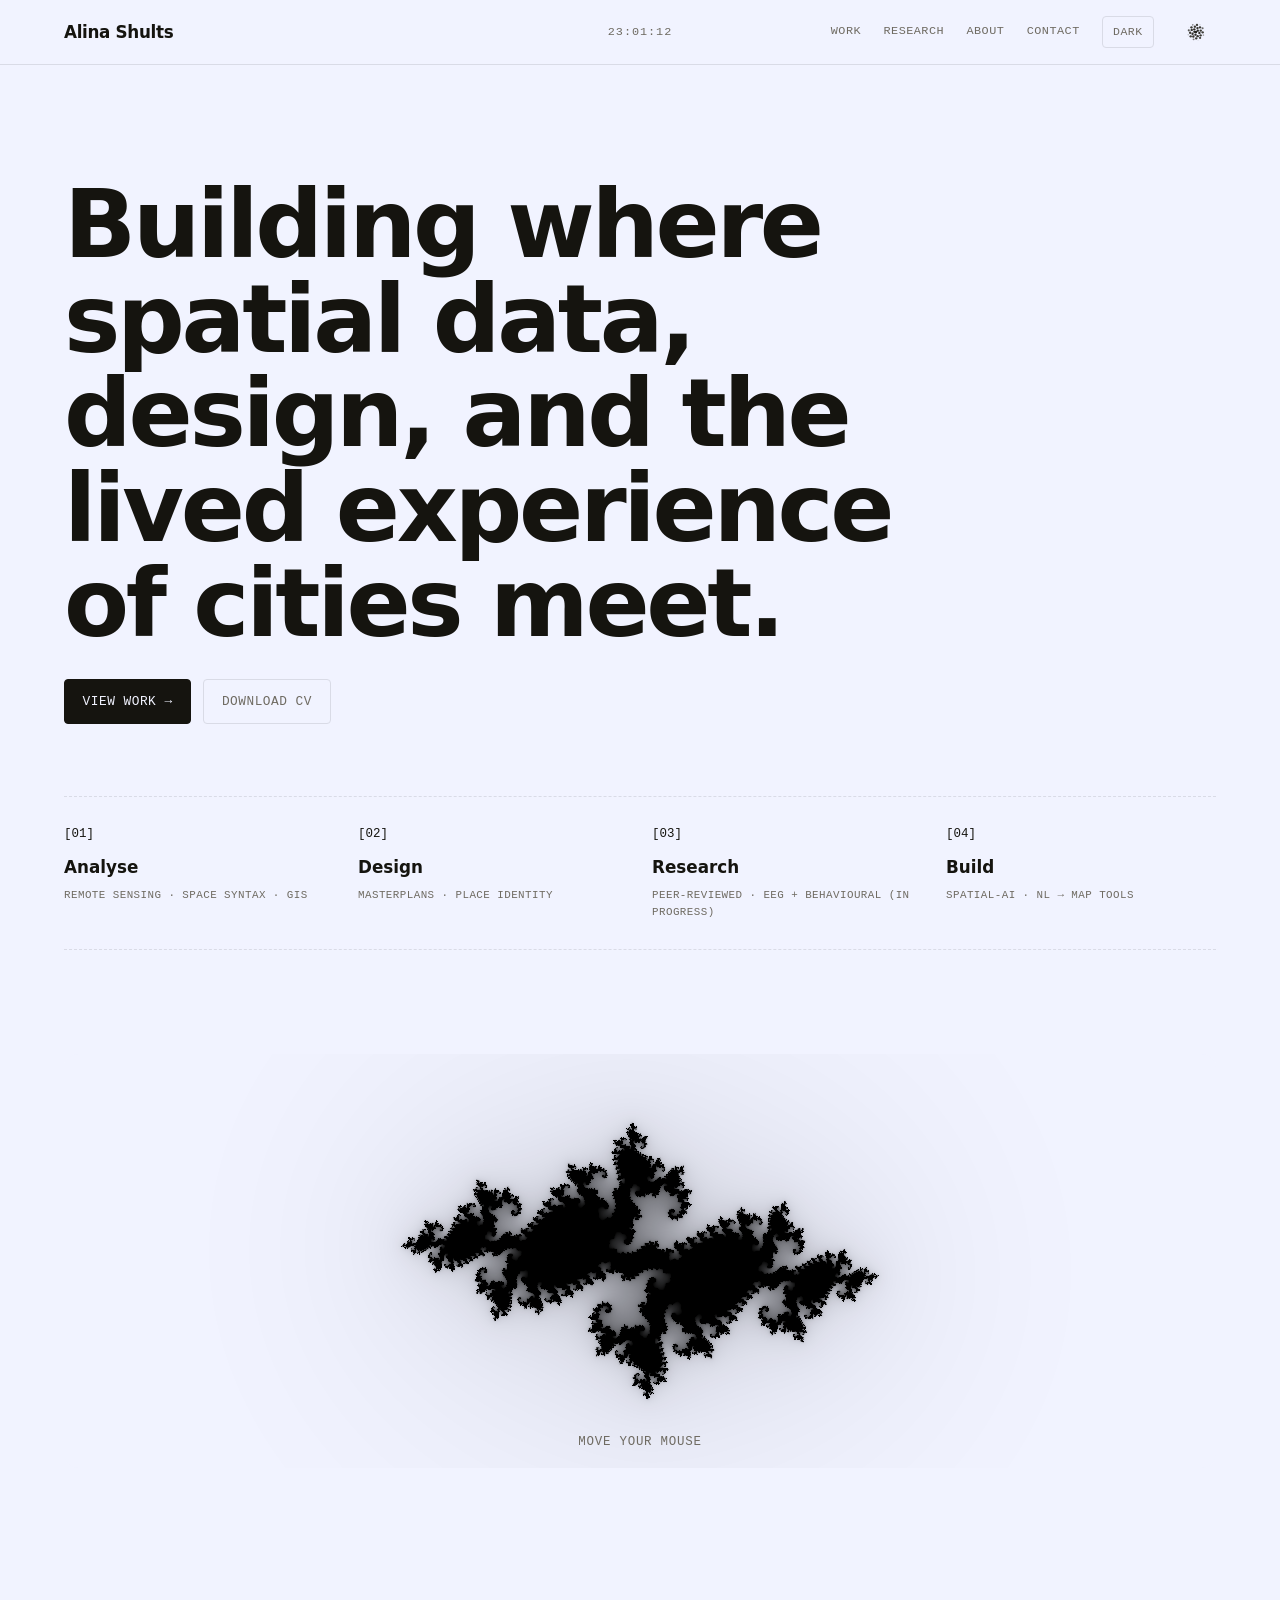
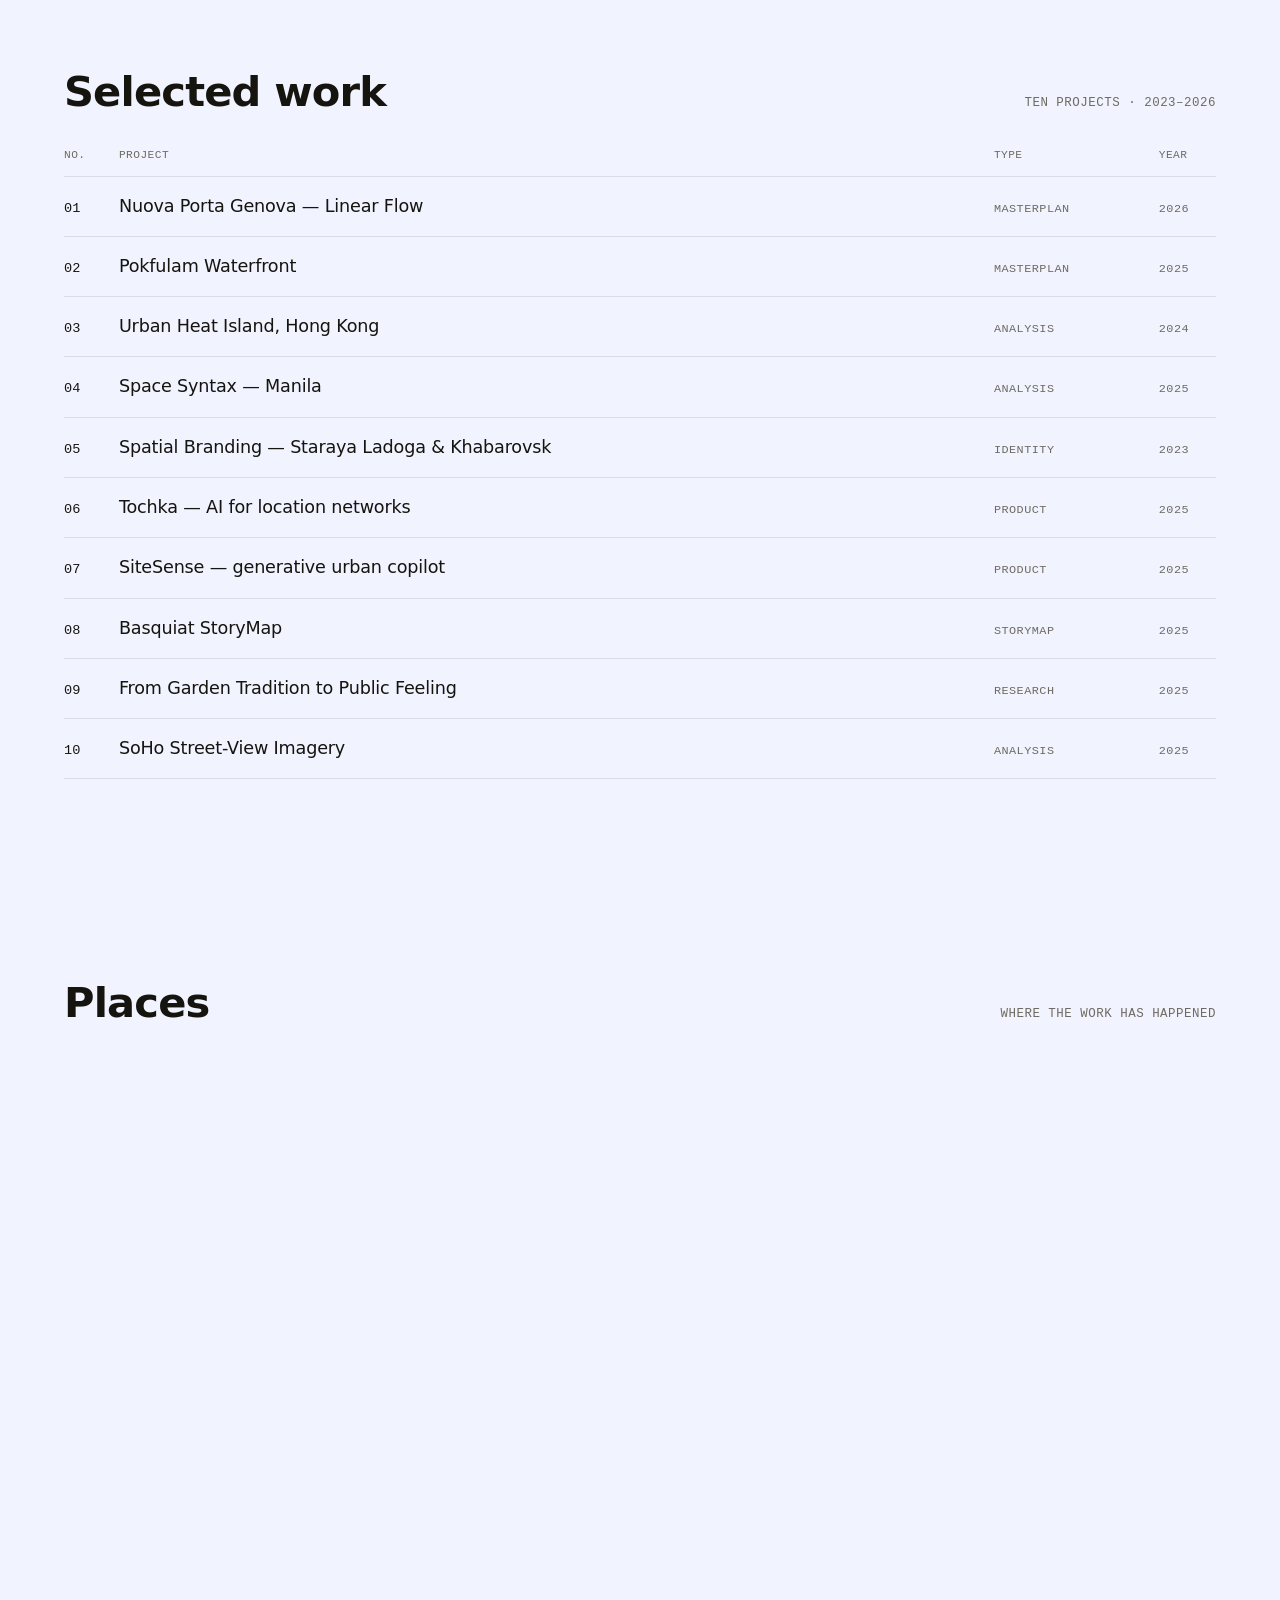
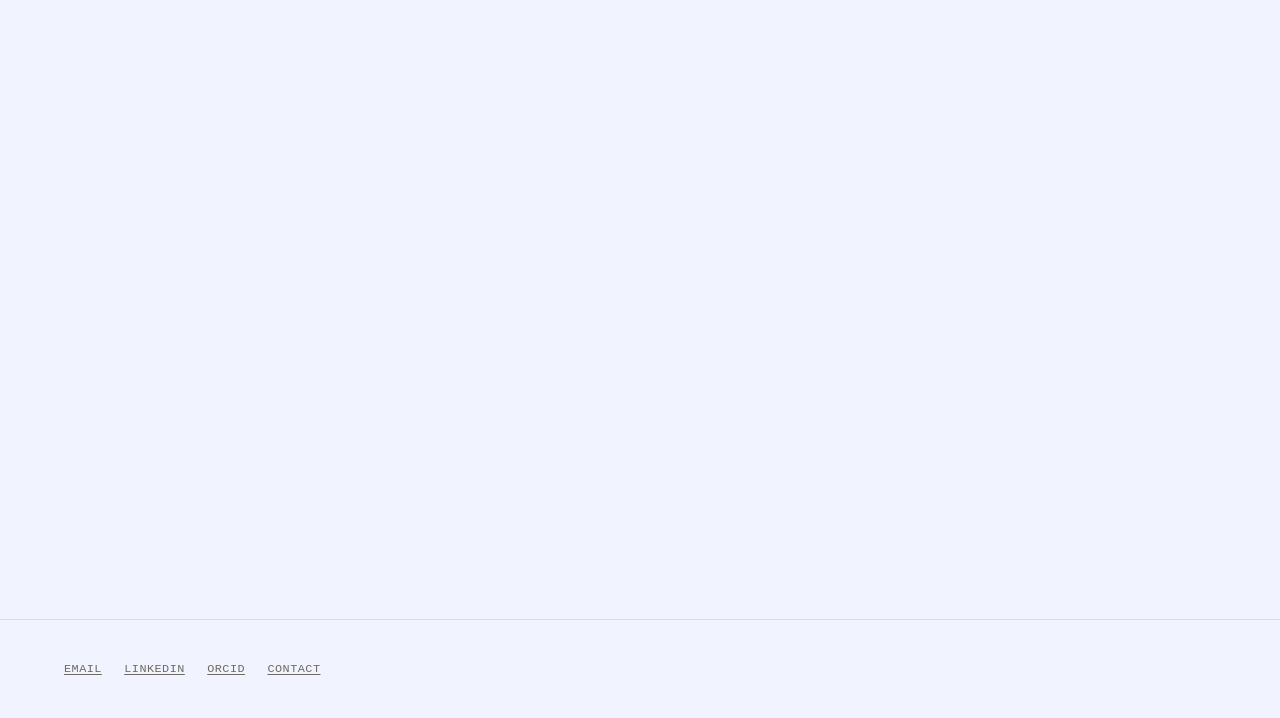
==== commit 81a66165: "Refine research map & link styles; update About portrait - Research expeditions: replace the flat Ru" ====
--- a/index.html
+++ b/index.html
@@ -121,9 +121,9 @@
       <span class="label">Where the work has happened</span>
     </div>
     <div class="placemap-wrap" data-reveal>
-      <svg id="placemap" viewBox="0 0 1000 679" role="img" aria-labelledby="maptitle" preserveAspectRatio="xMidYMid meet">
+      <svg id="placemap" viewBox="0 90 1000 465" role="img" aria-labelledby="maptitle" preserveAspectRatio="xMidYMid meet">
         <title id="maptitle">Map of locations across Europe, Russia, and East and Southeast Asia where Alina Shults has worked.</title>
-        <rect class="frame" x="0.5" y="0.5" width="999" height="678"></rect>
+        <rect class="frame" x="0.5" y="90.5" width="999" height="464"></rect>
         <path class="land" fill-rule="evenodd" d="M112.7 1035.0L111.6 1046.2L110.5 1056.6L102.8 1053.4L94.5 1054.8L89.8 1047.1L89.8 1046.2L87.8 1039.7L96.2 1040.5L104.1 1042.7L106.9 1033.8L108.9 1026.4L112.7 1035.0ZM-256.3 1023.7L-263.4 1026.5L-268.3 1019.3L-270.5 1012.4L-270.6 1011.3L-273.0 1006.1L-273.0 1006.1L-270.8 999.2L-263.9 1002.1L-260.2 1007.9L-257.3 1014.7L-256.3 1023.7ZM166.1 996.1L170.7 1003.9L172.3 1015.5L172.7 1024.1L172.8 1034.7L167.1 1041.5L161.1 1047.2L154.1 1052.6L146.4 1057.2L137.6 1055.8L132.7 1048.1L133.4 1038.9L141.3 1033.0L144.5 1026.1L146.8 1017.4L148.5 1010.2L150.7 1003.5L153.1 996.1L153.1 996.1L155.0 996.1L160.5 992.2L166.1 996.1ZM-115.6 926.9L-110.8 929.0L-106.4 926.7L-108.5 931.3L-112.0 934.8L-117.1 933.7L-120.8 929.0L-120.8 929.0L-120.0 924.7L-115.6 926.9ZM-131.7 926.7L-126.0 931.9L-128.2 931.3L-133.0 930.0L-138.1 926.4L-138.1 926.4L-135.4 923.6L-131.7 926.7ZM-33.3 907.4L-29.2 909.0L-25.1 907.6L-23.0 914.5L-25.9 913.6L-30.4 914.0L-34.9 913.6L-39.9 914.3L-43.7 911.9L-45.7 906.9L-45.7 906.9L-43.3 904.8L-38.6 906.5L-33.3 907.4ZM79.8 896.0L80.2 901.2L79.6 905.8L78.6 910.2L74.2 911.9L70.1 914.3L65.2 914.1L67.0 909.3L62.7 911.0L58.6 912.6L55.7 909.1L55.5 904.2L59.6 899.6L59.6 899.6L62.1 898.2L66.4 898.7L67.5 892.9L67.7 888.8L67.6 880.1L69.7 875.2L73.1 873.6L75.1 877.4L76.0 881.4L77.6 886.2L78.8 890.9L79.8 896.0ZM116.2 829.5L114.6 831.3L111.9 830.0L108.8 830.8L106.3 832.9L103.6 835.1L101.8 837.6L101.3 841.1L101.5 844.4L103.3 847.5L100.7 849.7L97.2 850.4L95.2 853.5L93.0 856.5L90.7 860.6L90.1 864.3L91.4 868.4L93.4 871.5L96.4 873.9L99.3 877.2L100.8 881.3L101.6 885.3L102.7 889.6L104.4 893.3L105.5 897.5L106.0 908.3L107.1 912.8L107.4 917.7L108.6 922.6L108.0 929.5L106.0 935.0L103.8 939.5L98.9 941.4L97.2 946.4L95.0 951.2L89.4 956.7L84.5 959.1L79.8 962.3L74.8 965.7L71.8 972.2L65.9 972.8L59.4 972.2L53.5 973.4L47.3 973.4L48.4 979.8L54.1 982.8L58.2 987.4L60.5 993.6L56.4 999.2L50.0 997.4L44.7 1002.1L44.5 1009.8L44.4 1017.4L48.7 1024.0L49.5 1031.8L54.2 1039.8L62.1 1043.2L68.7 1049.4L74.0 1056.7L80.8 1064.3L90.0 1068.2L99.1 1075.1L105.4 1082.8L112.3 1092.0L115.9 1105.5L117.7 1116.9L122.2 1106.1L128.3 1097.5L134.7 1088.7L142.4 1081.8L149.0 1074.6L158.2 1074.1L167.3 1077.7L174.8 1083.9L177.2 1072.6L182.3 1065.2L191.7 1064.8L199.0 1059.5L206.0 1054.4L213.7 1051.2L221.9 1047.2L227.6 1041.5L225.0 1033.8L223.4 1026.5L223.4 1018.9L216.2 1019.7L208.6 1022.9L201.3 1022.9L200.3 1015.4L200.8 1001.4L202.5 997.4L207.8 993.2L214.0 989.1L218.5 984.1L223.0 979.2L226.4 972.8L231.4 970.0L236.4 967.8L239.0 966.6L244.7 966.0L250.2 963.8L254.7 960.8L259.2 957.3L263.3 953.8L268.4 949.2L271.7 944.5L275.2 940.4L276.3 935.0L272.4 931.8L273.7 926.4L276.1 922.4L280.0 919.9L284.0 916.9L287.8 913.1L290.7 908.3L292.5 902.7L295.2 899.5L299.6 900.2L301.4 904.1L305.9 904.6L306.0 900.2L307.9 895.7L311.9 896.9L312.8 901.1L317.3 901.8L322.0 899.8L326.7 898.4L330.9 899.1L332.5 903.9L336.5 900.0L340.3 898.0L344.5 896.4L348.7 894.9L352.4 892.2L356.6 890.5L359.8 888.1L362.0 884.3L364.8 887.0L368.6 885.5L371.3 890.7L373.4 894.6L377.6 892.4L379.3 888.1L383.0 885.1L387.9 885.7L389.4 889.8L392.4 885.7L396.4 884.5L400.7 884.0L404.7 884.3L408.8 885.5L412.8 886.2L414.5 889.8L416.9 893.1L421.0 891.1L425.3 890.7L429.5 890.7L433.7 890.5L437.4 889.0L441.3 887.7L444.6 884.7L448.0 882.8L451.8 881.7L454.6 878.8L456.7 873.1L458.8 869.7L462.6 871.3L464.1 875.0L467.3 877.4L471.1 876.6L473.7 880.3L476.5 883.0L480.3 880.5L481.6 876.0L484.9 874.1L488.7 870.7L492.4 869.3L496.7 867.4L499.6 865.2L502.7 862.9L505.6 860.8L509.0 862.0L512.4 858.5L514.8 855.9L518.3 856.1L521.3 853.9L522.0 850.6L525.2 848.0L528.2 846.2L531.9 844.8L535.3 844.1L538.6 844.6L542.1 845.5L545.0 848.0L545.4 852.0L548.7 855.2L550.9 857.8L555.3 858.9L557.8 861.6L560.8 864.3L564.4 864.8L567.4 862.9L570.6 858.9L574.0 861.0L577.7 862.1L581.2 863.3L584.8 864.1L588.5 864.1L591.5 874.5L591.4 877.2L590.9 881.9L587.4 884.7L584.5 888.7L585.0 893.1L589.1 892.9L588.6 897.3L586.7 901.6L585.0 906.4L587.8 910.2L592.1 911.4L596.4 909.2L598.4 904.6L599.7 900.2L601.7 896.6L604.0 893.3L604.9 889.4L606.9 884.0L609.2 883.0L613.4 882.6L617.1 881.3L620.9 879.7L622.7 875.6L623.8 871.7L626.3 868.0L630.0 865.4L633.1 863.5L635.1 860.2L637.2 858.5L639.9 857.0L643.6 858.0L646.9 857.0L650.6 855.9L654.6 856.5L657.3 853.9L659.2 847.7L660.6 850.2L662.3 854.6L665.4 856.5L669.0 857.2L672.6 856.1L676.3 856.8L679.8 857.0L682.1 856.1L685.3 856.7L688.1 858.7L691.4 857.4L695.4 857.4L698.8 856.1L702.7 857.4L705.1 854.2L707.0 851.1L709.6 848.6L714.2 841.8L716.6 843.0L719.4 845.5L721.9 848.7L726.6 854.4L730.2 854.6L733.6 854.6L737.6 853.5L741.6 852.2L744.7 849.7L747.2 846.9L751.3 846.6L754.1 844.6L757.0 846.4L758.9 849.3L761.5 852.2L765.6 851.8L768.1 854.2L772.5 856.7L777.2 857.6L781.0 856.8L783.9 853.9L786.4 850.9L789.7 850.2L793.0 851.5L796.9 852.4L800.4 850.9L803.7 850.9L807.0 851.8L810.4 852.8L813.7 851.1L817.7 849.7L821.5 849.3L825.7 849.3L829.1 848.4L832.4 847.7L833.5 843.2L833.6 839.5L835.9 842.0L836.6 846.1L837.8 849.8L839.3 852.9L842.4 854.6L846.7 854.1L851.5 853.9L854.8 853.3L859.7 853.3L863.2 853.1L868.1 853.5L872.2 854.2L874.8 857.2L874.1 860.8L876.5 863.7L880.5 866.0L884.6 868.6L889.4 870.3L894.4 871.9L898.2 873.5L902.4 873.7L904.8 870.3L908.0 873.1L910.9 876.4L914.1 878.8L918.6 879.9L922.9 881.1L924.7 885.3L928.9 887.9L931.7 891.8L935.9 893.5L940.2 893.3L944.1 894.0L948.6 893.7L953.0 894.6L957.1 896.2L961.0 898.9L964.8 901.1L967.4 904.6L967.0 909.2L965.0 913.5L963.4 919.1L962.1 923.6L960.3 929.0L955.5 931.1L953.3 935.8L948.5 938.7L946.8 944.2L944.3 949.5L941.6 954.1L940.1 960.2L939.1 966.0L938.8 973.1L938.9 979.2L941.0 985.8L941.8 992.2L943.5 998.5L950.4 1001.0L951.8 1009.0L945.2 1012.0L939.5 1016.2L932.5 1017.0L929.3 1028.5L928.7 1038.5L927.1 1046.7L925.1 1055.3L930.1 1063.3L932.0 1073.6L935.2 1083.4L939.6 1092.5L944.8 1101.5L950.4 1110.8L958.9 1120.6L960.8 1136.8L971.4 1142.9L972.1 1142.9L974.9 1142.9L985.1 1142.9L993.6 1142.9L1000.0 1142.9L1000.0 1142.9L-333.3 1142.9L-333.3 1142.9L-333.1 1142.9L-329.8 1142.9L-323.2 1142.9L-322.7 1142.9L-321.7 1142.9L-320.5 1142.9L-319.4 1142.9L-318.8 1142.9L-318.3 1142.9L-317.9 1142.9L-312.5 1142.9L-307.8 1142.9L-307.0 1142.9L-296.1 1138.9L-292.6 1142.9L-290.9 1142.9L-285.3 1142.9L-274.7 1142.9L-266.4 1142.9L-252.1 1142.9L-241.5 1142.9L-225.7 1142.9L-216.8 1142.9L-207.0 1142.9L-196.7 1142.9L-195.9 1142.9L-210.5 1142.9L-222.4 1142.9L-225.6 1139.6L-235.5 1132.2L-234.9 1117.5L-233.5 1104.9L-232.1 1094.2L-232.8 1082.8L-239.0 1075.6L-241.8 1066.7L-247.5 1059.1L-238.6 1060.5L-230.0 1056.7L-224.6 1064.8L-218.0 1057.6L-211.9 1049.0L-209.0 1041.5L-210.3 1032.6L-215.0 1026.9L-220.5 1020.9L-228.1 1019.7L-234.8 1017.0L-242.0 1015.1L-244.4 1007.9L-249.1 1002.1L-252.0 995.7L-253.2 976.3L-251.4 977.9L-248.1 983.1L-242.0 981.5L-236.1 979.2L-233.0 986.4L-227.2 984.8L-222.2 981.1L-217.6 976.6L-213.4 971.2L-207.8 969.7L-207.9 963.8L-209.2 958.2L-208.2 952.9L-203.4 950.4L-201.2 955.2L-195.5 952.4L-191.3 948.7L-186.0 948.4L-181.0 947.0L-175.9 943.6L-172.0 940.6L-167.5 937.7L-164.6 938.5L-162.0 939.5L-156.5 937.7L-151.6 940.1L-146.5 939.8L-141.6 937.9L-136.6 939.3L-131.1 940.6L-126.0 940.1L-120.6 940.4L-115.1 940.6L-110.0 940.1L-106.2 936.1L-101.7 933.9L-97.1 936.9L-92.7 934.5L-88.7 929.8L-86.3 933.9L-85.0 938.7L-82.6 943.4L-78.7 939.3L-74.3 944.5L-69.3 946.1L-65.0 950.1L-59.8 949.2L-55.1 946.7L-49.5 947.3L-44.5 949.2L-39.4 951.8L-37.5 945.6L-39.9 940.9L-41.7 936.1L-46.5 935.0L-48.6 930.0L-49.4 925.1L-50.7 915.7L-47.8 917.4L-43.0 918.2L-38.2 917.4L-33.8 919.4L-30.1 923.1L-28.5 927.7L-23.5 928.5L-18.7 926.7L-13.6 924.1L-9.0 922.6L-5.3 925.7L-0.3 924.6L2.9 915.0L5.8 920.6L10.1 922.9L14.8 921.6L17.8 926.7L22.7 927.2L27.2 928.7L31.6 931.6L34.5 926.7L35.9 922.1L39.6 927.2L44.7 925.9L48.5 928.7L51.0 933.1L56.0 931.8L59.8 929.0L63.6 925.7L68.1 923.9L73.3 922.4L78.0 920.6L81.6 917.9L83.8 914.0L84.7 908.8L84.3 903.9L83.1 899.3L81.8 894.9L80.6 890.5L79.7 886.6L79.5 882.4L79.8 878.2L81.6 874.3L83.0 870.1L83.6 866.2L82.9 862.0L82.4 858.2L84.3 853.9L86.3 851.1L88.7 847.7L91.2 844.8L94.2 842.2L95.6 838.3L97.7 835.9L100.0 833.7L103.5 833.2L105.9 830.5L108.5 828.8L111.5 827.8L114.2 825.7L116.3 823.1L119.2 822.1L121.4 824.2L120.0 827.0L116.2 829.5ZM82.4 754.7L87.2 758.5L92.4 760.1L90.7 763.4L87.2 763.7L85.3 761.4L84.1 764.0L80.9 766.0L76.9 765.3L74.2 763.3L70.3 762.4L65.7 758.8L61.9 755.4L56.8 748.5L59.9 749.7L65.1 753.9L70.0 756.1L71.9 753.3L73.1 749.0L76.5 746.5L79.1 747.2L79.1 747.2L80.6 750.1L82.4 754.7ZM116.5 738.0L119.4 740.7L118.3 742.8L113.3 744.6L111.7 742.5L108.5 745.2L106.7 742.5L111.1 738.9L114.3 740.4L116.5 738.0ZM593.6 729.9L587.9 730.3L587.9 727.3L588.4 724.9L588.6 723.8L591.0 725.5L594.5 726.3L594.7 727.3L593.6 729.9ZM871.8 682.9L875.4 684.5L877.4 683.9L880.3 682.9L882.6 683.3L882.8 689.1L881.5 690.9L881.2 694.9L879.9 693.5L877.3 697.1L876.5 696.8L874.3 696.6L872.0 692.3L871.5 689.0L869.3 684.7L869.4 682.4L871.8 682.9ZM974.1 683.5L975.0 685.5L977.6 683.5L978.7 685.6L978.7 687.7L977.3 690.0L974.9 693.7L973.0 695.7L974.4 698.2L971.5 698.3L968.3 700.2L967.4 703.6L965.2 708.9L962.3 711.3L960.5 712.9L957.1 712.8L954.7 711.0L950.7 710.6L950.0 708.6L952.0 704.7L956.7 699.6L959.1 698.6L961.7 696.7L964.9 694.0L967.1 691.4L968.8 687.7L970.2 686.4L970.7 683.7L973.3 681.4L974.1 683.5ZM980.0 660.9L982.7 665.8L982.8 662.6L984.5 663.9L985.0 667.4L988.0 668.9L990.5 669.3L992.6 667.5L994.5 668.0L993.6 672.2L992.5 675.0L989.7 674.9L988.7 676.3L989.0 678.4L988.5 679.3L987.1 681.9L985.2 685.3L982.4 687.3L981.7 686.0L980.2 685.3L982.3 681.2L981.1 678.6L977.1 676.6L977.2 674.9L979.9 673.2L980.5 669.6L980.4 666.6L978.9 663.5L979.0 662.6L977.2 660.7L974.3 656.7L972.7 653.5L974.1 653.2L976.1 655.7L979.0 656.8L980.0 660.9ZM952.3 601.3L950.9 602.3L948.9 601.2L946.2 599.4L943.8 597.3L941.4 594.5L940.9 593.1L942.4 593.2L944.5 594.5L946.1 595.9L947.3 597.0L950.4 599.5L952.3 601.3ZM994.0 582.3L995.3 583.4L994.6 585.5L992.3 586.0L990.3 585.5L989.9 583.8L991.4 582.5L993.1 583.0L994.0 582.3ZM997.6 580.2L995.3 581.0L994.8 579.6L996.7 578.8L997.8 578.6L1000.0 577.4L1000.0 579.3L997.6 580.2ZM-333.0 579.1L-333.3 579.3L-333.3 577.4L-332.6 577.2L-333.0 579.1ZM955.0 578.9L953.8 579.4L952.5 577.7L952.7 576.7L955.0 578.9ZM952.3 573.0L952.9 576.1L951.9 575.6L951.1 575.9L950.6 574.8L950.5 571.9L952.3 573.0ZM518.7 567.8L519.3 572.4L520.3 574.2L519.9 576.0L519.3 577.1L518.0 574.9L517.3 576.0L518.0 578.9L517.7 580.5L516.7 581.4L516.4 584.7L515.0 589.3L513.1 594.7L510.9 602.2L509.4 607.8L507.8 612.5L504.7 613.5L501.5 615.2L499.4 614.2L496.4 612.7L495.4 610.6L495.2 607.0L493.9 603.8L493.5 600.9L494.2 598.0L495.9 597.3L495.9 596.0L497.7 593.0L498.0 590.5L497.2 588.6L496.5 586.2L496.2 582.6L497.5 580.4L498.0 578.0L499.8 577.8L501.9 577.0L503.2 576.3L504.9 576.3L507.0 574.1L510.0 571.7L511.1 569.8L510.6 568.2L512.2 568.6L514.2 566.0L514.3 563.7L515.5 562.0L516.8 563.6L517.8 565.3L518.7 567.8ZM865.0 568.6L866.4 571.6L868.8 570.1L870.0 571.7L871.8 573.2L871.4 574.9L872.2 578.2L872.7 580.2L873.7 580.6L874.7 584.0L874.3 586.0L875.5 588.6L879.5 590.7L882.1 592.5L884.6 594.3L884.1 595.2L886.3 597.7L887.7 602.0L889.2 601.1L890.7 602.9L891.6 602.3L892.2 606.5L894.8 609.0L896.6 610.6L899.5 613.9L900.5 617.2L900.6 619.5L900.3 622.1L902.1 625.7L901.9 629.4L901.3 631.4L900.3 635.2L900.3 637.6L899.6 640.7L898.0 644.7L895.2 646.9L893.9 650.3L892.6 652.5L891.5 656.4L890.1 658.7L889.2 662.1L888.7 665.3L888.9 666.8L886.8 668.4L882.6 668.6L879.2 670.5L877.5 672.3L875.3 674.4L872.2 672.3L869.9 671.4L870.5 669.0L868.5 669.9L865.2 673.3L862.0 672.0L859.9 671.3L857.8 670.9L854.2 669.6L851.8 666.7L851.1 663.1L850.3 660.8L848.5 659.0L844.9 658.4L846.1 656.2L845.2 652.9L843.4 656.0L840.1 656.8L842.0 654.3L842.6 651.7L844.0 649.5L843.7 646.3L840.7 650.0L838.4 651.6L837.0 655.1L834.1 653.3L834.2 650.9L831.9 647.7L829.9 646.0L830.6 645.0L825.9 642.4L823.3 642.2L819.7 640.1L813.1 640.5L808.3 642.1L804.1 643.5L800.6 643.3L796.6 645.5L793.4 646.5L792.7 648.8L791.3 650.7L788.2 650.8L785.9 651.2L782.6 650.3L779.9 650.8L777.4 651.0L775.2 653.4L774.1 653.2L772.2 654.5L770.5 655.9L767.8 655.8L765.3 655.8L761.3 652.9L759.4 652.0L759.4 649.5L761.3 648.9L761.9 647.8L761.8 646.3L762.2 643.2L761.8 640.6L759.9 636.2L759.2 633.8L759.4 631.4L757.9 628.6L757.8 627.4L756.2 625.7L755.7 622.4L753.6 619.1L753.1 617.4L754.7 619.1L753.5 615.3L755.3 616.5L756.4 618.1L756.4 616.0L754.5 612.8L754.2 611.5L753.3 610.3L753.7 607.9L754.5 606.9L755.0 604.9L754.6 602.6L756.1 599.7L756.4 602.7L758.0 600.0L761.0 598.6L762.8 596.9L765.6 595.5L767.3 595.2L768.3 595.7L771.2 594.2L773.5 593.8L774.0 592.9L775.0 592.5L777.1 592.6L780.9 591.5L783.0 589.7L783.9 587.6L786.1 585.7L786.2 584.1L786.3 582.0L788.9 578.7L790.5 582.0L792.1 581.3L790.8 579.4L791.9 577.6L793.5 578.4L794.0 575.5L796.0 573.6L796.9 572.1L798.8 571.4L798.8 570.3L800.5 570.8L800.5 569.8L802.2 569.3L803.9 568.8L806.7 570.5L808.7 572.8L811.1 572.8L813.4 573.2L812.6 571.1L814.4 568.0L816.1 567.0L815.5 566.1L817.1 563.9L819.3 562.6L821.2 563.0L824.4 562.3L824.3 560.4L821.6 559.1L823.5 558.6L826.0 559.5L828.0 561.0L831.1 562.0L832.1 561.6L834.4 562.8L836.6 561.7L838.0 562.0L838.9 561.3L840.6 563.2L839.6 565.2L838.2 566.8L836.9 566.9L837.3 568.4L836.2 570.3L834.9 572.2L835.2 573.3L838.1 575.4L841.0 576.6L842.9 578.0L845.6 580.3L846.6 580.2L848.6 581.2L849.1 582.4L852.6 583.8L855.1 582.4L855.8 580.3L856.6 578.6L857.0 576.5L858.2 573.5L857.6 571.6L857.9 570.5L857.5 568.3L858.0 565.4L858.7 564.7L858.1 563.4L859.0 561.4L859.7 559.3L859.8 558.2L861.2 556.8L862.2 558.7L862.5 561.0L863.4 561.5L863.6 563.1L864.9 565.0L865.2 567.2L865.0 568.6ZM933.8 556.1L934.8 557.4L932.2 557.4L930.8 555.1L933.0 556.0L933.8 556.1ZM780.4 555.2L778.9 555.3L774.0 552.6L777.4 551.9L779.4 553.1L780.7 554.2L780.4 555.2ZM929.1 553.8L927.6 553.9L925.4 553.5L924.6 553.0L924.8 551.5L927.3 552.1L928.5 552.8L929.1 553.8ZM932.1 552.8L931.6 553.5L928.8 550.2L928.1 548.0L929.3 548.0L930.7 551.0L932.1 552.8ZM794.2 554.8L791.0 555.7L790.6 555.2L790.9 553.9L792.5 551.6L796.2 550.2L796.6 549.3L799.8 548.4L802.4 548.3L803.5 547.8L804.9 548.3L803.6 549.3L799.7 551.0L796.6 552.0L794.2 554.8ZM770.0 547.2L771.3 548.2L773.6 547.9L774.5 549.5L770.3 550.2L767.7 550.7L765.7 550.7L767.0 548.5L769.0 548.5L770.0 547.2ZM788.5 547.2L788.0 549.2L782.4 550.3L777.5 549.8L777.5 548.5L780.4 547.7L782.7 548.8L785.2 548.5L788.5 547.2ZM925.5 548.1L925.6 548.8L922.7 547.2L920.7 545.9L919.3 544.6L919.9 544.3L921.6 545.2L924.6 546.9L925.5 548.1ZM916.8 544.4L916.1 544.6L914.5 543.7L912.9 542.2L913.1 541.6L915.3 543.2L916.8 544.4ZM735.6 542.2L742.7 542.6L743.6 541.1L750.4 542.9L751.8 545.3L757.3 546.0L761.9 548.2L757.6 549.6L753.6 548.1L750.2 548.2L746.4 547.9L742.9 547.3L738.6 545.8L735.9 545.5L734.4 545.9L727.6 544.4L727.0 542.8L723.6 542.5L726.1 539.0L730.6 539.2L733.6 540.6L735.1 540.9L735.6 542.2ZM832.3 540.1L830.4 542.7L830.0 539.9L830.7 538.5L831.5 537.3L832.3 538.4L832.3 540.1ZM910.7 542.4L909.6 542.8L908.0 541.3L906.4 539.0L905.6 536.1L906.1 535.8L906.5 536.9L907.6 537.7L909.4 540.1L911.2 541.4L910.7 542.4ZM896.2 537.4L894.3 537.7L893.7 538.8L891.7 539.7L889.8 540.5L887.8 540.5L884.8 539.4L882.7 538.4L883.0 537.3L886.3 537.8L888.3 537.5L888.9 535.7L889.4 535.6L889.8 537.6L891.9 537.3L892.9 536.0L895.0 534.7L894.6 532.5L896.8 532.5L897.6 533.1L897.5 535.1L896.2 537.4ZM804.6 529.9L803.2 531.1L800.7 530.4L800.0 528.9L803.7 528.7L804.6 529.9ZM816.6 528.5L817.9 531.4L814.8 529.9L811.7 529.5L809.6 529.8L807.0 529.7L807.9 527.6L812.5 527.5L816.6 528.5ZM900.5 533.8L899.4 534.8L898.7 532.6L897.8 531.1L896.1 529.9L894.0 528.3L891.3 527.2L892.4 526.3L894.4 527.4L895.6 528.2L897.2 529.1L898.7 530.6L900.1 531.8L900.5 533.8ZM830.2 521.3L831.2 527.3L835.0 529.6L838.1 525.6L842.4 523.4L845.7 523.4L848.8 524.7L851.6 526.0L855.6 526.7L862.0 529.3L868.8 531.4L871.4 533.3L873.4 535.2L874.0 537.4L880.2 539.7L881.1 541.6L877.7 542.0L878.5 544.5L881.8 547.0L884.2 550.9L886.3 550.8L886.2 552.5L889.0 553.1L887.9 553.8L891.9 555.4L891.4 556.5L889.0 556.8L888.1 555.8L884.9 555.4L881.2 554.8L878.3 552.4L876.2 550.3L874.3 547.1L869.4 545.4L866.3 546.5L864.0 547.7L864.5 550.5L861.6 551.8L859.5 551.2L855.7 551.0L852.4 547.9L848.6 547.2L847.7 548.2L843.0 548.3L844.6 545.3L846.9 544.3L846.0 540.2L844.2 537.1L837.0 533.9L833.9 533.6L828.4 530.2L827.3 532.0L825.9 532.3L825.0 531.0L825.0 529.4L822.2 527.5L826.2 526.2L828.8 526.3L828.5 525.3L823.1 525.3L821.6 523.1L818.3 522.4L816.7 520.6L821.7 519.7L823.6 518.4L829.6 520.0L830.2 521.3ZM797.2 511.8L794.2 515.5L791.4 516.2L787.9 515.5L781.7 515.7L778.5 516.2L777.9 519.0L781.2 522.3L783.2 520.6L790.2 519.4L789.8 521.1L788.2 520.5L786.6 522.7L783.4 524.1L786.9 528.9L786.2 530.2L789.5 534.4L789.5 536.9L787.5 538.0L786.1 536.7L787.9 533.6L784.2 535.1L783.3 534.0L783.8 532.6L781.1 530.4L781.4 526.8L778.9 527.9L779.2 532.3L779.4 537.6L777.0 538.1L775.4 537.0L776.5 533.6L775.9 530.0L774.4 530.0L773.2 527.5L774.7 525.0L775.3 522.1L777.1 516.5L777.9 515.0L781.1 512.2L784.0 513.3L788.6 513.8L792.9 513.7L796.5 511.0L797.2 511.8ZM810.0 512.9L809.8 516.1L807.9 515.8L807.3 518.0L808.8 520.0L807.8 520.4L806.3 518.1L805.2 513.3L805.9 510.4L807.2 509.0L807.4 511.0L809.6 511.4L810.0 512.9ZM725.3 538.8L721.1 538.9L718.0 535.8L713.3 532.7L711.7 530.5L708.9 527.5L707.0 524.7L704.2 519.5L701.0 516.4L699.9 513.2L698.5 510.3L695.2 508.0L693.2 504.8L690.5 502.7L686.6 498.6L686.3 496.7L688.7 496.9L694.4 497.6L697.7 501.3L700.5 503.8L702.6 505.3L706.1 509.3L709.8 509.4L713.0 511.9L715.1 515.0L717.9 516.7L716.4 519.7L718.6 521.0L719.9 521.1L720.5 523.7L721.8 525.7L724.5 526.1L726.3 528.4L725.4 533.0L725.3 538.8ZM769.9 510.3L774.1 513.7L769.7 514.2L768.4 516.7L768.6 520.1L765.0 522.6L764.9 526.3L763.5 532.0L763.0 530.6L758.8 532.3L757.3 530.0L754.7 529.8L752.8 528.6L748.4 530.0L747.0 528.2L744.6 528.4L741.6 528.0L741.0 523.0L739.2 521.9L737.4 518.8L736.9 515.5L737.3 512.1L739.5 509.6L742.2 510.9L745.1 510.2L745.8 507.1L747.4 506.4L751.8 505.6L754.5 502.6L756.3 500.3L757.8 498.9L760.9 496.9L763.8 494.3L765.6 491.4L767.1 491.4L769.0 493.2L769.2 494.9L771.7 495.9L774.7 497.0L774.5 498.5L772.0 498.7L772.7 500.5L769.9 501.7L767.8 505.1L770.5 508.6L769.9 510.3ZM801.4 485.8L801.8 488.3L802.0 490.4L800.7 493.8L799.4 490.0L797.6 491.9L798.8 494.6L797.8 496.4L793.4 494.2L792.4 491.5L793.5 489.7L791.1 488.0L790.0 489.5L788.2 489.4L785.5 491.5L784.9 490.4L786.3 487.2L788.7 486.2L790.7 484.8L792.0 486.4L794.8 485.4L795.4 483.7L798.0 483.6L797.8 480.7L800.8 482.5L801.1 484.4L801.4 485.8ZM634.1 494.1L630.9 494.9L629.2 492.0L628.5 486.6L630.2 480.5L632.7 482.6L634.5 485.2L636.3 489.1L635.7 493.0L634.1 494.1ZM107.6 479.4L104.6 479.8L103.9 479.5L105.0 478.5L104.9 477.0L107.0 476.5L107.8 476.6L107.6 479.4ZM792.5 478.8L791.2 480.0L790.0 482.4L788.9 483.5L786.6 480.9L787.4 479.9L788.3 478.9L788.7 476.5L790.7 476.3L790.1 478.8L792.9 475.2L792.5 478.8ZM772.2 482.4L767.3 486.0L769.1 483.3L771.8 481.0L774.0 478.4L776.0 474.7L776.6 477.8L774.2 479.8L772.2 482.4ZM784.8 472.7L787.0 473.9L789.3 473.9L789.3 475.5L787.5 477.1L785.2 478.2L785.1 476.4L785.3 474.5L784.8 472.7ZM798.2 471.7L799.2 475.9L796.3 474.9L796.4 476.2L797.3 478.5L795.6 479.3L795.4 476.7L794.3 476.5L793.7 474.2L795.9 474.5L795.8 473.1L793.6 470.2L797.1 470.3L798.2 471.7ZM783.4 468.2L782.5 471.5L780.9 469.6L779.0 466.7L782.1 466.9L783.4 468.2ZM782.7 447.3L785.0 448.4L786.1 447.4L786.4 448.4L785.8 450.0L787.1 452.8L786.1 456.0L783.9 457.3L783.4 460.4L784.2 463.4L786.1 463.9L787.8 463.4L792.4 465.5L792.1 467.6L793.3 468.5L792.9 470.3L790.0 468.4L788.6 466.4L787.7 467.8L785.3 465.5L781.9 466.1L780.1 465.2L780.3 463.7L781.5 462.7L780.3 461.8L779.9 463.2L778.0 461.0L777.5 459.3L777.3 455.6L778.8 456.9L779.2 450.8L780.4 447.3L782.7 447.3ZM90.4 448.4L89.5 449.4L86.7 449.3L84.5 449.5L84.3 447.8L84.8 447.2L87.8 447.3L89.7 447.6L90.4 448.4ZM48.5 449.8L47.4 450.4L45.3 449.8L43.2 448.4L43.6 447.5L45.2 447.2L46.0 447.4L48.5 447.7L50.5 448.6L51.1 449.7L48.5 449.8ZM64.5 441.9L67.7 442.6L68.2 441.9L71.1 441.9L73.3 442.9L74.3 442.8L74.9 444.2L77.0 444.1L76.8 445.3L78.5 445.5L80.3 446.9L78.9 448.5L77.2 447.6L75.5 447.8L74.2 447.6L73.6 448.3L72.2 448.6L71.6 447.6L70.4 448.2L68.9 450.8L67.9 450.2L67.7 449.1L65.3 448.4L63.5 448.7L61.3 448.4L59.5 449.2L57.6 447.9L57.9 446.7L61.3 447.2L64.1 447.5L65.4 446.7L63.7 445.0L63.8 443.5L61.4 442.9L62.3 441.8L64.5 441.9ZM742.0 446.6L738.8 448.5L735.8 447.3L735.7 443.9L737.5 442.1L741.5 441.0L743.7 441.1L744.5 442.6L742.9 444.4L742.0 446.6ZM-242.7 445.0L-243.3 445.7L-244.2 445.1L-244.1 444.0L-244.7 442.6L-244.5 442.2L-243.9 441.5L-244.1 440.8L-243.9 440.4L-243.6 440.5L-242.2 441.1L-241.6 441.5L-241.0 442.0L-240.0 443.4L-240.1 443.6L-241.6 444.4L-242.7 445.0ZM-244.7 438.9L-246.0 439.2L-246.6 438.3L-247.0 438.0L-247.1 437.8L-246.7 437.4L-245.4 437.8L-244.4 438.4L-244.7 438.9ZM-247.3 436.8L-247.4 437.2L-249.4 437.1L-249.1 436.6L-247.3 436.8ZM-250.6 436.2L-250.8 436.4L-251.0 436.4L-252.3 436.2L-252.8 435.3L-252.9 435.2L-251.9 434.6L-251.6 434.9L-250.6 436.2ZM-256.8 433.6L-257.3 434.0L-258.5 433.2L-258.3 432.9L-257.8 432.6L-256.9 432.6L-256.8 433.6ZM38.2 430.4L39.7 431.9L43.2 431.5L44.5 432.4L47.6 434.9L49.9 436.7L51.1 436.6L53.3 437.4L53.1 438.5L55.8 438.7L58.6 440.3L58.2 441.2L55.7 441.7L53.2 441.9L50.7 441.6L45.4 442.0L47.8 439.8L46.3 438.8L43.9 438.5L42.7 437.4L41.8 435.1L39.7 435.3L36.2 434.2L35.1 433.4L30.3 432.7L29.0 432.0L30.4 431.0L26.8 430.7L24.1 432.8L22.6 432.9L22.0 433.9L20.2 434.3L18.6 433.9L20.6 432.7L21.4 431.2L23.0 430.3L24.9 429.6L27.7 429.2L28.6 428.7L31.8 429.0L34.7 429.1L38.2 430.4ZM46.2 426.4L45.3 426.6L44.3 424.3L42.9 423.1L43.7 420.5L44.9 420.7L46.1 424.1L46.2 426.4ZM782.1 430.3L780.5 433.6L778.6 430.2L778.2 427.2L780.4 423.3L783.3 420.2L785.0 421.4L784.4 423.9L782.1 430.3ZM45.1 414.9L41.1 415.5L40.8 414.0L42.6 413.7L45.0 413.8L45.1 414.9ZM48.1 414.8L47.5 417.8L46.8 417.2L46.9 415.1L45.2 413.4L45.2 413.0L48.1 414.8ZM832.0 382.3L832.5 383.9L830.4 386.6L828.9 385.1L827.0 386.2L826.0 388.8L823.6 387.5L823.6 385.4L825.6 382.7L827.8 383.3L829.3 381.4L832.0 382.3ZM461.4 375.5L458.9 377.4L459.2 378.3L459.3 378.6L455.5 380.4L453.7 379.9L452.8 378.0L454.6 377.9L454.8 377.9L455.4 376.8L458.0 376.8L461.4 375.5ZM421.1 375.3L423.1 376.8L426.0 376.6L428.8 376.9L428.7 377.7L430.7 377.2L430.2 378.5L424.9 378.9L424.9 378.1L420.4 377.2L421.1 375.3ZM390.8 363.6L389.5 367.3L390.0 368.7L389.3 371.1L386.4 369.4L384.5 368.9L379.4 366.5L379.9 364.1L384.2 364.5L388.0 364.0L390.8 363.6ZM367.4 349.3L369.7 352.7L369.1 359.1L367.5 358.8L366.0 360.4L364.5 359.1L364.4 353.3L363.6 350.5L365.6 350.8L367.4 349.3ZM855.5 368.7L854.1 372.4L854.7 374.7L852.8 377.9L848.1 380.0L841.5 380.3L836.3 385.4L833.8 383.7L833.6 380.3L827.2 381.3L822.8 383.4L818.5 383.5L822.2 386.8L819.8 394.2L817.4 396.1L815.6 394.4L816.5 390.4L814.1 389.2L812.6 386.1L816.1 384.8L818.1 382.0L821.8 379.6L824.5 376.6L831.9 375.2L835.8 376.1L839.7 367.9L842.2 370.2L847.6 365.5L849.7 363.7L852.1 357.9L851.4 352.4L853.0 349.3L856.9 348.4L858.9 355.2L858.8 359.1L855.4 363.9L855.5 368.7ZM368.7 344.6L367.5 348.4L365.8 347.4L365.0 344.1L365.7 342.2L368.1 340.3L368.7 344.6ZM866.3 334.3L868.9 335.4L871.6 333.2L872.4 339.0L866.9 340.4L863.6 345.4L857.8 341.9L855.8 347.4L851.7 347.5L851.2 342.5L853.0 338.6L857.0 338.3L858.0 331.2L859.1 327.1L863.5 332.6L866.3 334.3ZM97.5 321.8L100.2 322.5L103.7 322.4L101.8 324.5L100.5 324.9L95.8 322.6L94.8 320.8L96.2 319.1L97.5 321.8ZM104.4 307.7L102.6 307.8L97.8 306.0L94.4 303.3L95.7 302.8L100.5 304.3L104.3 306.6L104.4 307.7ZM-124.1 311.0L-126.0 311.8L-132.1 309.3L-133.2 307.3L-136.5 305.3L-137.1 303.6L-141.0 302.6L-142.4 299.4L-142.1 298.1L-138.2 299.4L-135.9 300.2L-132.4 300.9L-131.2 302.9L-129.3 305.6L-125.6 307.9L-124.1 311.0ZM125.4 298.6L123.0 303.6L125.4 301.7L127.9 302.9L126.6 304.9L129.9 306.5L131.6 305.1L135.3 306.9L134.1 311.0L136.7 310.0L137.2 313.0L138.3 316.4L136.8 321.2L135.1 321.4L132.7 320.4L133.5 315.9L132.4 315.2L128.1 320.0L125.9 319.8L128.6 317.2L125.0 315.9L121.0 316.2L113.8 316.0L113.3 314.4L115.6 312.5L114.0 311.0L117.1 307.6L120.9 298.4L123.2 295.0L126.4 293.0L128.1 293.3L127.4 294.9L125.4 298.6ZM-158.2 278.2L-158.2 278.2L-158.2 278.2L-158.2 278.2L-154.6 277.7L-155.7 284.8L-152.5 289.7L-154.0 289.7L-156.2 286.9L-157.6 284.1L-159.5 282.2L-160.1 279.4L-159.9 277.4L-158.2 278.2ZM865.4 298.2L869.1 308.4L863.6 306.5L861.3 314.6L864.9 320.2L864.8 324.0L862.0 320.7L859.6 324.9L858.9 320.4L859.3 315.1L858.9 309.1L859.8 304.8L859.9 297.0L857.8 291.2L858.1 282.8L861.5 280.0L860.0 277.1L861.7 276.2L862.6 280.3L863.9 286.3L863.8 292.3L865.4 298.2ZM308.2 289.2L301.6 292.8L296.4 291.9L299.4 285.5L297.4 279.2L302.5 274.3L305.3 271.2L308.4 271.0L312.4 275.0L310.4 279.3L311.0 283.8L308.2 289.2ZM380.3 268.1L378.1 273.4L374.2 269.7L373.7 267.0L379.2 264.8L380.3 268.1ZM-233.4 258.1L-237.1 260.6L-238.9 258.9L-239.5 255.7L-236.2 253.2L-234.2 252.2L-231.7 252.6L-230.2 254.8L-233.4 258.1ZM322.2 247.5L318.2 255.1L322.0 254.1L326.1 254.1L325.1 259.7L321.8 265.7L325.6 266.2L329.2 274.5L331.7 275.5L334.0 282.7L335.1 285.1L339.6 286.3L339.1 290.2L337.2 292.0L338.7 295.0L335.4 298.1L330.4 298.1L324.1 299.7L322.4 298.5L319.9 301.2L316.5 300.6L313.9 302.8L311.9 301.6L317.4 295.5L320.7 294.2L314.9 293.2L313.8 290.8L317.7 289.0L315.7 285.7L316.4 281.6L321.9 282.2L322.4 278.6L319.9 274.6L315.4 273.4L314.5 271.7L315.9 268.8L314.6 267.0L312.6 270.1L312.4 263.7L310.6 260.3L311.9 253.2L314.8 247.5L317.7 248.1L322.2 247.5ZM-279.9 238.2L-282.2 239.4L-284.6 238.0L-286.9 236.0L-283.2 234.7L-280.3 235.4L-279.9 238.2ZM39.8 221.0L38.3 225.2L36.7 224.5L35.7 222.1L35.9 221.6L37.3 219.2L38.8 219.4L39.8 221.0ZM30.0 216.6L25.7 221.0L23.1 220.8L22.2 218.7L25.0 215.0L30.1 215.0L30.0 216.6ZM-302.7 207.8L-300.4 209.4L-298.1 208.5L-295.1 210.7L-291.4 211.8L-291.7 212.7L-294.6 214.4L-297.4 212.7L-298.8 211.2L-302.0 211.6L-302.9 210.9L-302.7 207.8ZM17.9 191.5L18.6 195.4L20.5 194.1L22.7 196.4L26.7 199.4L31.0 202.1L31.3 206.1L34.0 205.5L36.7 208.3L33.4 210.9L27.6 208.9L25.5 205.1L21.9 209.6L16.6 213.8L15.3 209.0L10.3 209.8L13.5 205.6L14.0 198.9L15.2 190.8L17.9 191.5ZM279.6 184.2L278.7 190.1L282.9 196.2L278.1 202.9L267.4 208.6L264.2 210.2L259.4 208.9L249.0 206.3L252.7 202.5L244.6 198.3L251.2 196.6L251.0 194.0L243.2 191.9L245.7 186.0L251.4 184.6L257.1 190.8L262.8 185.9L267.4 188.5L273.5 183.6L279.6 184.2ZM52.3 177.7L48.2 178.2L47.3 173.5L48.8 168.0L52.2 166.6L55.1 169.3L55.2 173.5L54.8 174.9L52.3 177.7ZM-314.9 183.0L-312.4 185.3L-313.2 178.5L-303.2 179.9L-295.9 188.6L-299.6 192.5L-305.7 193.5L-305.8 202.0L-307.2 203.8L-310.7 203.5L-313.5 200.6L-318.5 198.0L-319.3 194.2L-323.0 192.7L-327.3 193.9L-329.3 190.8L-328.5 187.4L-332.9 189.5L-331.2 193.8L-333.3 197.5L-333.3 159.7L-324.3 167.4L-314.5 177.2L-314.9 183.0ZM-20.9 158.2L-23.2 161.8L-28.2 158.7L-31.2 159.8L-36.3 155.2L-33.0 151.9L-30.4 147.2L-26.5 150.3L-24.3 152.2L-23.2 154.2L-20.9 158.2ZM1000.0 139.5L995.9 140.1L995.3 136.5L1000.0 131.7L1000.0 139.5ZM-328.5 138.9L-333.3 139.5L-333.3 131.7L-332.9 131.2L-329.7 131.2L-324.4 134.6L-324.7 136.1L-328.5 138.9ZM-2.0 154.1L-2.0 164.7L2.9 156.6L7.3 163.3L6.2 170.7L9.8 177.2L13.7 170.2L16.4 161.5L16.6 150.0L21.8 150.8L27.3 152.4L32.3 157.6L32.5 162.8L29.8 168.1L32.4 173.4L31.9 178.1L24.7 184.6L19.5 186.1L15.7 183.3L14.6 187.9L11.0 195.5L9.9 199.3L5.6 205.1L0.3 205.7L-2.6 209.2L-2.9 214.6L-7.2 215.6L-11.7 222.1L-15.7 230.8L-17.1 236.7L-17.4 245.2L-11.9 246.4L-10.2 253.0L-8.5 258.3L-3.3 256.9L3.6 259.9L7.3 262.4L9.9 265.6L14.6 267.4L18.5 270.1L24.6 270.5L28.6 271.1L28.0 276.7L29.2 283.0L31.8 289.8L37.4 295.5L40.2 293.6L42.2 287.4L40.3 277.6L37.7 274.2L43.6 271.2L47.8 266.6L49.8 262.0L49.5 257.5L47.0 251.6L42.5 246.3L46.9 238.7L45.3 231.9L44.0 219.7L46.6 217.9L53.0 220.1L56.8 220.8L59.9 218.7L63.3 221.4L67.9 226.0L69.0 229.0L75.6 229.6L75.5 235.9L76.7 245.2L80.1 246.3L82.8 250.5L88.1 246.5L91.7 238.5L94.1 235.1L97.0 241.7L101.8 250.8L105.9 259.1L104.4 263.3L109.4 267.0L112.7 270.8L118.6 272.5L121.0 274.5L122.5 279.9L125.3 280.7L126.8 283.0L127.1 289.9L124.4 292.2L121.8 294.3L115.6 296.4L111.0 301.2L104.7 302.1L96.8 300.9L91.2 300.8L87.4 301.2L84.3 305.4L79.6 307.9L74.2 315.3L70.0 320.3L73.1 319.4L79.1 312.2L86.8 307.5L92.4 307.0L95.7 309.7L92.2 313.5L93.3 319.4L94.5 323.5L99.4 326.1L105.5 325.3L109.2 319.3L109.4 323.2L111.8 325.2L107.3 328.6L99.1 331.7L95.4 333.8L91.2 337.5L88.4 337.2L88.3 332.8L94.7 328.5L88.8 328.7L84.7 329.3L85.3 331.0L81.4 333.5L77.6 335.3L73.6 336.8L71.5 340.2L71.1 341.0L71.0 343.7L72.2 346.3L73.8 346.4L73.4 344.6L74.5 345.7L74.2 347.1L71.7 347.9L69.9 347.8L67.2 348.7L65.6 349.0L63.4 349.2L60.3 350.6L65.8 349.7L66.9 350.6L61.7 352.1L59.3 352.1L59.4 351.5L58.3 352.9L59.4 353.1L58.6 356.6L55.9 360.2L55.6 359.0L54.8 358.8L53.6 357.6L54.4 360.1L55.2 361.0L55.3 362.8L54.2 364.6L52.1 368.4L51.7 368.2L52.9 365.0L51.0 363.2L50.6 359.2L49.8 361.3L50.6 364.3L48.3 363.6L50.7 365.1L50.9 369.5L52.0 369.8L52.3 371.4L52.9 376.0L50.5 379.4L46.7 380.7L44.2 383.3L42.4 383.6L40.5 385.3L40.0 386.8L35.9 389.6L33.8 391.7L32.1 394.3L31.5 397.4L32.2 400.3L33.4 404.0L35.1 407.0L35.1 408.8L36.8 413.6L36.7 416.4L36.6 418.0L35.6 420.5L34.5 421.1L32.7 420.6L32.1 418.8L30.7 417.8L28.7 414.3L27.0 411.1L26.5 409.4L27.2 406.6L26.2 404.3L23.3 400.8L21.9 400.1L18.1 402.0L17.5 401.8L15.7 399.8L13.3 398.8L9.1 399.3L5.9 398.8L3.0 399.1L1.5 399.7L2.2 400.9L2.1 402.7L2.9 403.5L2.2 404.1L0.8 403.4L-0.6 404.2L-3.3 404.1L-6.0 401.9L-9.3 402.4L-11.9 401.4L-14.3 401.7L-17.4 402.7L-20.7 405.9L-24.4 407.7L-26.4 409.7L-27.3 411.6L-27.3 414.4L-27.1 416.4L-26.4 417.8L-26.4 417.8L-26.5 417.8L-27.9 421.4L-28.5 424.3L-28.8 429.8L-29.2 431.7L-28.5 433.9L-27.4 435.9L-26.6 438.9L-24.2 441.9L-23.3 444.1L-21.9 446.0L-17.9 447.1L-16.4 448.7L-13.1 447.6L-10.3 447.2L-7.5 446.5L-5.2 445.9L-2.9 444.3L-2.0 442.0L-1.7 438.6L-1.0 437.5L1.5 436.4L5.4 435.5L8.7 435.7L10.9 435.3L11.8 436.2L11.7 438.1L9.7 440.4L8.8 442.8L9.5 443.5L8.9 445.2L8.0 448.3L7.1 447.3L6.3 447.3L6.3 447.9L7.0 447.9L7.0 449.0L6.4 450.7L6.7 451.3L6.3 452.6L6.5 453.0L6.1 455.0L5.4 456.0L4.7 456.1L4.0 457.5L5.2 458.2L5.5 457.6L6.6 458.1L7.0 458.2L7.8 457.5L8.8 457.5L9.2 457.8L9.7 457.6L11.5 458.0L13.2 457.9L14.4 457.4L14.8 457.0L16.0 457.2L16.9 457.5L17.8 457.4L18.6 457.0L20.3 457.6L20.9 457.7L22.0 458.4L23.1 459.2L24.4 459.8L25.4 460.9L25.1 461.3L24.9 462.1L25.3 463.5L24.4 464.8L24.0 466.3L23.9 468.0L24.1 469.0L24.2 470.7L23.6 471.1L23.3 472.7L23.5 473.7L22.8 474.7L22.9 475.7L23.5 476.3L24.4 478.4L25.9 479.9L27.6 481.5L28.9 482.8L28.9 483.6L30.3 483.8L30.7 483.5L31.7 484.4L33.5 484.1L35.1 483.2L37.4 482.4L38.6 481.3L40.7 481.5L40.5 481.9L42.6 482.0L44.2 482.7L45.4 483.8L46.8 484.8L48.8 485.0L51.5 482.3L53.1 481.9L53.1 480.7L53.8 477.5L55.9 475.8L58.2 475.7L58.5 474.9L61.4 475.2L64.3 473.3L65.8 472.5L67.6 470.6L68.9 470.9L69.9 471.9L69.1 473.1L69.0 474.0L66.9 474.5L68.1 476.2L68.0 478.2L66.4 480.3L67.8 483.3L69.4 483.1L70.2 480.4L69.1 479.0L68.9 476.2L73.5 474.7L73.0 472.9L74.3 471.7L75.6 474.3L78.2 474.4L80.6 476.5L80.8 477.8L84.1 477.8L88.0 477.4L90.2 479.1L93.0 479.6L95.1 478.4L95.1 477.4L99.7 477.2L104.1 477.1L101.0 478.3L102.3 480.0L105.2 480.3L108.0 482.2L108.6 485.2L110.6 485.1L112.0 486.0L114.4 487.3L116.7 489.8L116.8 491.7L118.2 491.8L120.2 493.6L121.7 494.9L126.1 495.7L126.5 495.0L129.5 494.7L133.5 495.7L134.7 496.1L137.5 497.0L141.4 500.1L142.0 501.7L143.3 501.5L144.2 503.5L146.3 510.0L148.2 510.6L148.3 513.2L145.6 516.3L146.7 517.4L153.3 517.9L153.4 521.7L156.2 519.2L160.9 520.6L167.0 522.8L168.8 525.0L168.2 527.1L172.5 525.9L179.7 527.9L185.3 527.7L190.7 530.8L195.5 535.0L198.3 536.0L201.5 536.2L202.8 537.4L204.1 542.1L204.7 544.4L203.2 550.5L201.3 553.0L196.1 558.2L193.8 562.5L191.0 565.8L190.1 565.9L189.1 568.7L189.3 575.9L188.3 581.8L187.9 584.4L186.7 585.9L186.1 591.1L182.3 596.3L181.7 600.4L178.7 602.1L177.8 604.5L173.8 604.5L168.0 606.1L165.4 607.9L161.2 609.1L156.9 612.3L153.7 616.4L153.2 619.5L153.8 621.7L153.1 626.0L152.3 628.0L149.7 630.4L145.6 637.9L142.3 641.3L139.8 643.4L138.1 647.6L135.7 650.1L134.1 652.9L129.9 655.4L127.1 654.5L125.1 655.0L121.7 653.1L119.2 653.2L116.9 650.7L116.7 653.1L121.4 656.9L120.9 660.1L123.2 662.1L123.0 664.3L119.4 670.3L114.0 672.9L106.5 673.9L102.5 673.4L103.2 676.2L102.5 679.8L103.2 682.3L100.9 684.0L97.1 684.7L93.6 682.9L92.2 684.2L92.7 689.1L95.2 690.6L97.2 689.0L98.3 691.6L94.9 693.2L91.9 696.4L91.4 701.5L90.5 704.3L87.0 704.4L84.1 707.0L83.0 711.0L86.7 715.0L90.2 716.1L88.9 721.0L84.6 724.2L82.2 730.8L78.8 733.1L77.3 735.8L78.5 742.0L80.9 745.5L79.4 745.2L76.1 745.1L74.3 746.6L70.9 748.8L70.3 754.6L68.8 754.8L64.6 752.7L60.4 748.4L55.8 744.9L54.6 741.1L55.6 737.7L53.8 733.8L53.3 724.0L54.9 718.7L58.8 714.5L53.2 712.9L56.7 708.2L58.0 699.5L62.1 701.3L64.0 690.7L61.5 689.4L60.4 695.7L58.0 695.0L59.2 687.8L60.5 678.7L62.2 675.4L61.1 670.8L60.8 665.5L62.3 665.4L64.6 657.9L67.2 650.7L68.7 644.1L67.9 637.6L69.0 634.1L68.6 628.8L70.7 623.7L71.4 615.7L72.6 607.2L73.7 598.2L73.5 591.8L72.7 586.2L69.0 584.0L68.7 582.4L61.3 578.5L54.7 574.3L51.8 571.9L50.3 568.8L50.9 567.7L47.8 562.7L44.1 555.7L40.6 548.3L39.1 546.6L37.9 543.8L35.0 541.4L32.4 539.9L33.6 538.2L31.8 534.6L33.0 532.0L35.9 529.7L37.9 526.9L37.1 525.3L35.7 527.0L33.5 525.4L34.2 524.4L33.6 521.0L34.9 520.4L35.6 518.1L37.0 515.7L36.7 514.2L38.7 513.4L41.3 512.0L40.8 510.8L42.2 510.5L42.0 508.7L42.9 507.3L44.7 507.1L46.3 504.8L47.7 502.8L46.3 501.9L47.0 499.8L46.2 496.4L47.0 495.4L46.4 492.2L44.9 490.2L43.6 489.2L42.9 487.2L43.8 486.2L42.8 485.9L42.1 484.7L40.3 483.6L38.7 483.9L37.9 485.2L36.4 486.1L35.6 486.2L35.3 487.0L37.0 489.0L36.0 489.5L35.5 490.1L33.8 490.3L33.1 488.0L32.6 488.7L31.4 488.4L30.7 486.9L29.1 486.7L28.2 486.3L26.6 486.3L26.5 487.1L26.1 486.5L24.0 485.7L23.3 484.9L23.7 484.2L23.6 483.4L22.6 482.5L21.1 481.8L19.8 481.3L19.6 480.2L18.6 479.5L18.8 480.6L18.1 481.5L17.3 480.5L16.1 480.1L15.6 479.3L15.6 478.2L16.1 477.0L15.0 476.5L15.9 475.7L14.6 474.6L12.9 473.0L12.1 471.8L10.5 470.6L8.6 468.8L9.0 468.3L9.7 468.8L9.9 468.6L9.3 467.4L8.2 467.0L7.8 467.9L5.6 467.9L4.3 467.5L2.8 466.8L0.7 466.5L-0.4 465.7L-2.3 465.0L-4.6 465.0L-6.3 464.2L-8.3 462.6L-12.4 458.5L-14.4 457.3L-17.4 456.2L-19.4 456.5L-22.4 458.0L-24.3 458.4L-26.9 457.3L-29.7 456.6L-33.1 454.8L-35.9 454.3L-40.1 452.5L-43.2 450.6L-44.1 449.6L-46.2 449.4L-50.0 448.1L-51.5 446.4L-55.5 444.1L-57.4 441.6L-58.3 439.7L-57.0 439.3L-57.4 438.2L-56.6 437.2L-56.5 435.8L-57.8 434.0L-58.1 432.4L-59.4 430.4L-62.6 426.4L-66.4 423.2L-68.2 420.7L-71.3 419.0L-72.0 418.0L-71.5 415.4L-73.3 414.5L-75.5 412.5L-76.4 409.5L-78.4 409.2L-80.6 407.0L-82.3 404.9L-82.5 403.6L-84.5 400.4L-85.8 397.1L-85.7 395.5L-88.4 393.7L-89.7 393.9L-91.8 392.7L-92.4 394.5L-91.7 396.6L-91.4 399.8L-90.1 401.6L-87.4 404.5L-86.8 405.5L-86.2 405.8L-85.7 407.2L-85.0 407.2L-84.3 409.9L-83.2 410.9L-82.4 412.4L-80.1 414.5L-78.8 418.4L-77.7 420.2L-76.7 422.1L-76.5 424.2L-74.7 424.4L-73.2 426.2L-71.9 428.0L-72.0 428.7L-73.5 430.2L-74.2 430.2L-75.2 427.8L-77.6 425.4L-80.3 423.5L-82.2 422.4L-82.0 419.5L-82.6 417.2L-84.4 415.9L-86.9 414.1L-87.4 414.6L-88.3 413.6L-90.6 412.5L-92.8 410.1L-92.5 409.8L-91.0 410.0L-89.6 408.5L-89.5 406.6L-92.3 403.6L-94.5 402.4L-95.9 399.7L-97.3 396.9L-99.0 393.4L-100.5 389.5L-101.1 387.2L-103.5 384.7L-105.2 384.2L-105.6 382.9L-107.7 382.7L-109.0 381.5L-112.5 381.0L-113.4 380.3L-113.9 377.8L-117.5 373.2L-120.5 366.8L-120.4 365.7L-122.0 364.2L-124.9 360.2L-125.4 356.3L-127.4 353.6L-126.6 349.6L-126.7 345.3L-127.9 341.5L-126.5 336.7L-125.6 327.3L-126.2 320.1L-127.4 315.4L-128.5 312.8L-128.0 311.8L-122.7 313.6L-120.7 318.8L-119.8 317.4L-120.4 312.9L-121.6 308.3L-122.1 308.3L-129.3 302.7L-131.9 300.2L-138.7 297.7L-140.7 292.5L-140.2 288.8L-144.9 286.2L-145.6 281.2L-150.1 276.7L-150.1 273.4L-152.2 270.9L-155.4 268.9L-156.5 263.1L-161.3 257.6L-163.3 251.1L-166.8 250.6L-172.7 250.5L-177.0 248.4L-184.7 241.0L-188.2 239.6L-194.7 236.9L-199.8 237.6L-207.1 234.1L-211.5 230.9L-215.6 232.5L-214.9 237.7L-216.9 238.2L-221.2 239.7L-224.5 242.2L-228.6 243.7L-229.1 239.4L-227.4 232.1L-223.5 229.8L-224.5 227.9L-229.2 232.1L-231.8 237.1L-237.1 242.3L-234.4 245.8L-237.9 250.9L-241.9 253.8L-245.6 256.0L-246.5 259.0L-252.3 262.5L-253.5 265.6L-257.8 268.4L-260.3 267.9L-263.8 269.7L-267.5 271.9L-270.6 274.1L-277.0 275.9L-277.6 274.8L-273.5 271.8L-269.9 269.8L-265.9 266.3L-261.3 265.5L-259.5 262.8L-254.4 258.7L-253.6 257.4L-250.8 254.9L-250.2 249.6L-248.3 245.4L-252.6 247.6L-253.8 246.4L-255.8 249.0L-258.2 245.4L-259.2 247.9L-260.6 244.3L-264.3 247.2L-266.6 247.2L-266.9 242.9L-266.2 240.3L-268.6 237.6L-273.4 239.1L-276.5 235.6L-279.1 233.8L-279.1 229.5L-281.9 226.2L-280.5 221.7L-277.5 217.2L-276.2 213.1L-273.2 212.5L-270.6 213.8L-267.6 209.8L-264.9 210.5L-262.1 207.9L-262.8 204.1L-264.9 202.5L-262.1 199.2L-264.4 199.3L-268.3 201.2L-269.5 203.1L-272.4 201.2L-277.6 202.1L-283.1 200.1L-284.6 196.6L-289.3 191.4L-284.1 187.6L-275.8 183.1L-272.8 183.1L-273.3 187.7L-265.5 187.3L-268.5 181.6L-273.0 178.0L-275.7 173.2L-279.2 169.0L-284.3 165.9L-282.2 160.5L-275.7 160.2L-271.0 155.5L-270.1 150.3L-266.3 145.1L-262.7 143.8L-255.7 138.9L-252.3 139.6L-246.6 133.5L-241.0 136.0L-238.3 141.1L-236.7 138.9L-230.4 139.6L-230.6 142.2L-225.0 144.0L-221.2 142.9L-213.4 146.4L-206.3 147.4L-203.4 148.9L-198.5 147.1L-192.9 150.3L-188.8 151.8L-181.9 154.4L-176.1 159.4L-172.2 160.4L-169.0 156.0L-164.5 152.7L-159.0 154.0L-153.4 149.3L-147.4 146.6L-144.8 151.1L-142.1 148.6L-141.3 143.4L-138.7 144.6L-132.4 154.3L-127.5 147.0L-127.0 155.2L-122.4 153.4L-121.0 150.3L-116.6 150.9L-110.9 155.4L-102.2 159.2L-97.1 161.0L-93.5 160.3L-88.5 165.5L-93.7 170.4L-87.0 172.5L-77.0 171.3L-73.9 169.6L-69.9 175.5L-65.9 170.5L-69.7 166.3L-67.3 162.9L-62.8 162.4L-59.8 161.4L-56.8 163.8L-53.1 169.3L-49.0 168.5L-42.4 172.9L-36.7 171.3L-31.3 171.6L-31.7 165.4L-28.4 163.6L-22.7 167.1L-22.7 176.3L-20.3 168.5L-17.4 168.8L-15.7 158.6L-19.6 152.1L-24.0 147.8L-23.7 135.4L-19.3 126.9L-14.4 128.8L-10.7 134.0L-5.6 146.7L-8.9 152.0L-2.0 154.1ZM-89.5 112.1L-91.4 118.0L-83.1 114.2L-78.0 120.5L-73.8 114.1L-70.4 118.2L-67.4 130.1L-65.5 125.2L-68.1 112.5L-64.9 110.6L-61.2 112.7L-57.0 117.8L-54.7 129.6L-53.6 137.7L-47.4 143.3L-40.7 148.5L-41.1 153.2L-47.2 154.1L-44.8 158.1L-46.0 161.9L-52.7 160.3L-59.1 157.5L-63.4 158.1L-70.4 161.6L-81.4 163.4L-86.3 164.1L-88.4 159.2L-93.4 156.4L-96.7 157.6L-101.3 149.2L-98.8 148.0L-93.1 146.2L-87.9 146.7L-83.0 144.7L-90.2 142.2L-98.1 143.0L-103.4 142.8L-105.3 138.7L-96.7 134.1L-102.4 134.3L-108.9 131.2L-105.8 122.2L-103.2 117.3L-93.3 109.6L-89.5 112.1ZM-53.7 108.3L-57.0 116.7L-62.7 107.7L-61.5 105.9L-56.5 105.4L-53.7 108.3ZM50.6 112.3L50.9 115.8L47.0 115.5L43.0 115.2L38.9 116.9L37.9 116.1L33.8 109.4L33.9 104.7L35.7 103.8L44.2 105.2L50.6 112.3ZM12.7 111.6L15.7 119.5L19.1 109.3L28.5 103.9L34.8 117.2L34.3 125.2L41.6 121.7L45.1 116.8L53.3 123.0L58.4 128.7L58.9 133.9L65.8 131.2L69.6 138.6L78.6 143.0L81.8 147.4L85.3 157.4L78.5 162.2L87.2 168.8L93.1 170.9L98.4 179.8L104.3 180.4L103.1 186.9L96.6 197.4L92.0 193.6L86.2 184.8L81.4 186.0L81.0 191.2L84.9 196.4L89.9 200.4L91.4 202.7L93.8 211.0L92.5 216.9L87.9 214.7L78.6 208.1L83.8 215.2L87.7 220.1L88.3 222.8L78.2 219.7L70.3 215.0L65.8 211.0L67.1 208.6L61.6 204.3L56.2 200.1L56.2 202.6L45.5 204.0L42.4 201.1L44.8 194.6L51.8 194.5L59.4 193.3L58.2 190.1L59.5 185.6L64.3 176.4L63.2 172.1L61.8 168.7L56.1 163.9L48.6 160.4L51.0 157.8L47.1 151.2L43.8 150.6L40.9 146.9L38.9 150.1L32.2 151.5L18.7 149.1L10.9 145.9L4.9 144.3L1.8 140.3L5.7 135.2L0.4 135.1L-0.8 123.1L2.1 112.0L5.9 106.7L15.5 103.2L12.7 111.6ZM-38.4 102.7L-33.9 105.5L-27.3 103.8L-26.4 107.6L-29.8 113.8L-24.2 119.2L-24.9 130.0L-31.0 134.5L-34.5 133.6L-37.1 129.1L-46.3 119.8L-46.2 115.8L-38.7 117.3L-42.7 109.0L-38.4 102.7ZM865.2 110.9L859.6 111.0L852.0 109.6L851.3 108.9L854.9 103.7L859.5 102.5L864.8 107.5L865.2 110.9ZM-11.8 116.5L-15.8 125.7L-20.0 125.2L-22.3 114.4L-22.3 108.0L-20.4 102.4L-16.7 98.8L-9.0 99.3L-1.9 102.5L-7.4 114.1L-11.8 116.5ZM-112.8 133.0L-122.6 138.8L-124.5 133.7L-133.1 127.5L-131.8 123.6L-128.9 113.4L-125.7 104.9L-129.3 96.6L-116.8 94.5L-111.5 97.3L-102.1 98.1L-98.5 102.0L-94.5 107.5L-99.1 110.8L-108.2 119.6L-112.8 128.1L-112.8 133.0ZM891.6 85.5L887.3 91.1L881.4 89.9L874.5 84.2L875.4 79.5L882.3 81.7L891.6 85.5ZM-13.4 87.0L-15.4 92.5L-20.8 91.5L-25.3 87.8L-23.3 81.3L-18.0 77.3L-14.7 82.4L-13.4 87.0ZM870.7 78.5L867.8 89.3L854.1 88.9L848.0 92.2L840.6 83.0L842.6 72.7L847.5 69.8L857.3 70.5L870.7 78.5ZM-31.5 60.6L-28.7 68.0L-28.5 75.8L-30.2 86.7L-36.3 88.2L-40.3 85.9L-40.2 77.4L-46.3 78.5L-46.5 66.7L-42.6 67.2L-37.0 61.8L-31.8 62.7L-31.5 60.6ZM-67.4 68.8L-66.0 74.3L-62.7 71.7L-58.8 72.4L-58.2 79.8L-60.4 86.7L-73.0 88.9L-82.3 94.9L-87.9 95.2L-88.4 90.7L-80.7 84.4L-97.5 86.1L-102.6 83.5L-97.6 68.9L-94.1 64.5L-83.7 69.8L-77.1 78.7L-70.6 79.9L-75.9 65.3L-72.5 59.4L-68.7 61.3L-67.4 68.8ZM546.4 140.8L544.2 141.8L532.1 140.3L531.2 135.3L524.5 132.2L523.9 125.8L527.7 123.2L527.6 116.5L534.9 105.6L531.5 103.9L540.4 92.0L539.4 85.6L547.7 77.8L559.9 68.0L572.2 65.1L578.6 59.2L585.8 57.0L588.3 63.4L585.9 68.3L572.7 75.9L561.4 83.0L549.9 96.4L544.4 109.4L538.6 121.5L539.3 131.4L546.4 140.8ZM-17.3 54.4L-13.2 59.7L-5.9 59.7L-2.7 64.9L-3.6 70.8L0.7 74.3L3.0 77.8L8.0 78.5L13.4 79.7L19.3 76.5L26.8 75.2L32.9 76.3L36.8 81.9L37.7 87.8L35.3 91.6L29.8 94.6L25.1 92.9L14.5 95.0L6.9 95.3L0.9 93.6L-9.0 89.0L-10.3 81.1L-10.7 73.7L-14.4 67.0L-22.1 65.1L-26.4 60.1L-25.0 53.4L-17.3 54.4ZM-97.0 45.2L-97.5 58.1L-100.4 63.7L-103.9 64.4L-110.7 71.1L-116.7 73.5L-121.7 70.1L-121.7 70.1L-115.4 58.3L-107.8 47.5L-102.1 47.7L-97.0 45.2ZM729.5 56.5L730.5 64.5L733.9 60.6L744.7 60.8L753.1 68.5L756.1 74.3L755.1 82.0L751.0 86.3L741.3 94.1L738.5 98.2L743.1 100.1L748.6 103.4L751.9 100.9L753.8 109.4L755.4 106.0L761.4 103.9L773.2 106.1L774.1 112.1L789.6 114.0L789.8 104.1L797.7 106.4L803.6 106.4L809.6 113.2L811.3 121.1L809.1 126.2L813.8 135.4L819.6 140.1L823.2 127.9L829.1 133.2L835.4 130.1L842.6 133.7L845.3 130.4L851.4 132.0L848.7 120.9L853.6 115.5L887.0 123.6L890.2 130.6L899.9 139.4L914.8 137.3L922.2 139.2L925.3 143.8L924.8 151.7L929.4 154.8L934.4 152.6L940.9 152.3L947.9 154.4L954.9 153.2L961.4 162.5L966.0 159.2L963.0 152.5L964.6 147.7L976.5 150.7L984.2 150.1L994.8 155.2L1000.0 159.7L1000.0 197.5L1000.0 197.6L995.2 201.4L990.4 200.8L993.8 205.3L996.0 212.2L997.7 214.4L998.1 217.7L997.1 219.9L990.2 218.1L979.9 224.1L976.6 225.0L970.9 230.4L965.5 235.1L964.2 238.4L958.9 233.3L949.2 239.1L947.6 236.4L944.0 239.5L939.0 238.5L937.8 243.3L933.4 250.2L933.5 253.1L937.7 254.6L937.3 264.5L933.8 264.7L932.2 270.2L933.8 273.0L927.3 276.3L926.0 283.5L920.5 285.0L919.4 291.1L914.0 296.7L912.7 292.6L911.1 283.7L909.0 269.6L910.8 260.4L913.9 256.4L914.1 253.1L919.9 251.6L926.5 242.6L932.9 235.0L939.5 229.0L942.5 217.9L938.0 218.6L935.8 225.1L926.4 233.5L923.3 224.0L913.8 226.7L904.5 239.3L907.6 243.8L899.3 245.7L893.6 246.4L893.8 241.2L888.1 240.1L883.5 243.7L872.2 242.4L860.0 244.6L848.0 258.2L833.8 273.8L839.6 274.6L841.5 278.6L845.1 280.0L847.4 276.9L851.5 277.3L856.8 284.2L857.0 289.4L854.1 295.3L853.8 302.3L852.1 311.4L846.5 319.3L845.3 323.1L840.2 329.3L835.2 335.3L832.9 338.3L827.9 341.3L825.6 341.3L823.3 338.9L818.3 342.6L817.7 344.2L816.3 343.9L814.7 345.6L813.6 347.3L813.7 350.9L811.8 351.9L811.1 352.8L809.8 354.2L807.3 355.0L805.7 356.3L805.6 358.4L805.1 358.9L806.6 359.7L808.7 361.8L811.9 367.3L812.8 370.4L812.8 375.6L811.4 378.1L808.1 379.0L805.1 380.9L801.8 381.3L801.4 378.8L802.1 375.4L800.4 370.6L803.2 369.9L800.6 365.9L798.8 365.0L798.4 365.9L797.3 366.2L797.2 365.4L796.2 364.9L795.2 364.2L796.2 362.1L797.1 361.5L796.8 360.7L797.7 358.1L797.5 357.3L795.3 356.8L793.6 355.5L788.4 356.9L785.7 359.1L781.7 360.4L783.7 358.2L782.9 356.4L785.8 353.1L783.9 350.5L780.6 352.3L776.4 355.6L774.2 358.8L770.5 359.0L768.6 361.2L770.6 364.4L773.6 365.2L773.7 367.3L776.7 368.6L780.8 365.3L784.1 367.1L786.5 367.2L787.1 369.7L781.9 371.0L780.1 373.5L776.5 375.7L774.6 378.9L778.6 381.4L780.1 385.8L782.3 389.8L784.8 393.2L784.8 396.4L782.5 397.6L783.3 399.9L785.5 401.2L785.0 404.7L784.0 408.0L781.9 408.4L779.2 412.9L776.2 418.3L772.8 423.2L767.7 427.0L762.6 430.4L758.4 430.8L756.1 432.6L754.8 431.3L752.7 433.3L747.6 435.3L743.7 435.9L742.4 440.1L740.3 440.3L739.4 437.5L740.2 435.9L735.3 434.6L733.5 435.3L728.6 438.7L725.5 442.4L724.7 445.1L727.5 449.3L731.0 454.3L734.3 456.7L736.6 459.8L738.3 466.9L737.8 473.6L734.7 476.0L730.4 478.5L727.4 481.6L722.8 485.1L721.5 482.7L722.5 480.2L719.8 478.0L716.7 477.5L715.2 475.5L713.3 471.6L710.0 469.8L706.8 469.9L707.3 466.9L704.1 467.0L703.8 471.1L701.8 476.7L700.6 480.0L700.8 482.7L703.2 482.8L704.7 486.2L705.4 489.5L707.5 491.6L709.7 492.0L711.6 494.0L712.5 494.3L714.7 496.6L716.2 499.1L716.4 501.6L716.0 503.3L716.4 504.5L716.7 506.7L718.0 507.8L719.4 511.0L719.4 512.3L716.7 512.5L713.2 509.8L708.9 506.8L708.4 505.0L706.3 502.5L705.8 499.4L704.4 497.4L704.8 494.7L704.0 493.1L702.6 491.6L701.9 489.8L700.0 487.7L698.2 485.9L697.6 488.1L696.9 486.0L697.3 483.7L698.3 480.1L698.0 477.3L699.1 474.4L697.9 472.2L698.2 468.0L696.7 466.1L695.5 461.5L694.8 456.6L693.2 453.4L690.8 455.4L686.6 458.1L684.5 457.8L682.2 456.9L683.5 452.1L682.7 448.4L679.8 443.9L680.2 442.5L678.1 442.0L675.4 438.8L674.4 436.7L674.2 434.7L673.5 432.8L671.9 430.4L668.5 430.3L668.8 431.9L667.7 434.2L666.1 433.3L665.6 434.1L664.5 433.6L663.1 433.3L662.6 434.7L660.0 434.7L655.5 435.5L655.7 438.5L653.7 440.8L648.4 443.5L644.2 448.1L641.4 450.6L637.8 453.1L637.7 454.9L635.9 455.8L632.6 457.2L630.8 457.4L629.7 460.3L630.5 465.3L630.7 468.5L629.1 472.1L629.1 478.5L627.2 478.7L625.5 481.6L626.6 482.8L623.3 483.9L622.0 486.4L620.5 487.5L617.0 484.0L615.3 478.7L613.9 474.9L612.6 473.1L610.6 469.5L609.7 464.7L609.1 462.3L605.7 457.1L604.1 449.6L603.0 444.6L603.1 439.8L602.3 436.1L596.9 438.4L594.3 438.0L589.5 433.1L591.3 431.7L590.2 430.1L585.8 426.7L583.1 425.7L582.0 422.8L579.2 419.6L572.3 420.4L566.3 420.5L561.1 421.1L554.1 419.8L550.1 418.9L545.9 418.3L544.3 413.3L542.6 412.5L539.7 413.3L536.0 415.3L531.5 413.9L527.7 410.7L524.2 409.5L521.7 405.5L518.9 399.9L517.0 400.6L514.6 399.1L513.2 400.8L511.0 400.6L511.8 402.5L511.5 403.4L512.7 406.6L514.1 410.3L515.9 411.2L516.6 412.7L519.1 414.4L519.3 416.1L518.9 417.5L519.4 418.9L520.5 420.0L521.0 421.4L521.5 422.4L521.3 419.4L522.3 417.2L523.3 416.8L524.4 418.1L524.5 420.5L523.7 422.9L524.4 424.5L525.0 424.3L525.2 425.4L528.1 424.7L531.1 424.8L533.4 425.0L535.9 422.2L538.7 419.6L541.0 417.0L542.1 415.6L542.5 416.0L542.2 417.7L541.7 418.5L542.2 421.7L543.9 424.5L545.9 425.9L548.7 426.5L550.8 427.2L552.5 429.5L553.5 430.9L554.8 431.4L554.8 432.3L553.5 434.6L552.9 435.8L551.3 437.0L550.0 439.7L548.3 439.5L547.5 440.5L546.9 442.5L547.4 445.1L547.0 445.6L545.3 445.6L543.0 447.0L542.6 448.9L541.8 449.8L539.5 449.7L538.0 450.7L538.1 452.3L536.3 453.3L534.2 453.0L531.7 454.3L530.0 454.5L527.4 455.5L526.6 457.3L526.5 458.6L522.9 460.2L516.9 462.0L513.6 464.7L512.0 464.9L510.9 464.7L508.7 466.2L506.4 467.0L503.3 467.2L502.3 467.4L501.5 468.4L500.5 468.7L500.0 469.6L498.1 469.6L496.9 470.1L494.4 469.9L493.4 467.7L493.5 465.6L492.9 464.5L492.2 461.6L491.1 460.0L491.9 459.9L491.5 458.1L491.9 457.4L491.8 455.7L491.3 454.0L490.2 452.9L489.9 451.3L488.0 449.9L486.0 446.7L485.0 443.5L482.4 440.7L480.7 440.1L478.3 436.3L477.9 433.6L478.0 431.2L475.9 426.7L474.2 425.1L472.2 424.3L470.9 422.0L471.1 421.0L470.1 418.9L469.0 418.0L467.6 414.9L465.3 411.6L463.4 408.7L461.6 408.7L462.2 406.4L462.3 404.9L462.8 403.2L462.7 402.6L461.6 404.3L460.8 407.5L459.8 409.7L459.0 410.4L457.7 409.1L456.1 407.2L453.4 401.1L453.0 401.5L454.6 406.0L456.8 410.2L459.6 416.7L461.0 418.9L462.2 421.2L465.5 425.8L464.8 426.5L464.9 429.1L469.2 432.7L469.9 433.5L471.1 437.4L470.3 438.1L470.8 442.2L472.2 446.9L473.6 447.8L475.6 449.3L477.7 453.8L478.8 457.3L480.8 459.2L485.8 462.8L487.9 465.0L489.9 467.2L491.1 468.5L492.9 469.6L493.8 470.8L493.7 472.4L491.5 473.3L493.1 474.3L494.3 475.0L495.1 476.6L496.7 478.2L498.6 478.2L502.1 477.2L506.1 476.8L509.4 475.6L511.2 475.3L512.5 474.7L514.6 474.5L515.8 474.5L517.5 473.9L519.5 473.5L521.2 472.2L522.6 472.2L522.7 473.2L522.4 475.4L522.4 477.4L521.6 478.8L520.6 482.9L518.8 487.0L516.5 491.8L513.3 497.3L510.2 501.4L505.8 506.5L502.1 509.5L496.5 513.2L493.1 516.0L489.0 520.5L488.2 522.4L487.4 523.3L484.8 524.8L483.8 526.3L482.5 526.6L481.9 529.2L480.7 530.7L480.0 533.2L478.5 534.4L476.8 539.0L477.0 541.1L479.4 542.5L479.5 543.4L478.5 545.7L478.7 546.8L478.5 548.6L479.8 551.0L481.3 554.7L482.7 555.5L483.3 557.2L483.1 561.0L483.6 564.3L483.7 570.2L484.4 572.1L483.2 574.8L481.8 577.5L479.5 579.9L476.1 581.4L471.9 583.3L467.7 587.5L466.3 588.2L463.7 591.0L462.2 591.9L461.9 594.7L463.6 597.7L464.3 600.0L464.4 601.2L465.0 601.0L464.9 604.9L464.3 606.8L465.2 607.5L464.7 609.2L463.1 610.6L460.1 612.0L455.6 614.2L454.0 615.8L454.3 617.5L455.2 617.8L454.9 619.9L454.0 623.0L453.6 626.5L452.6 628.4L450.1 630.5L449.4 631.1L447.8 633.3L446.8 635.5L444.7 638.6L440.5 643.1L437.9 645.7L435.1 647.7L431.2 649.4L429.3 649.7L428.8 650.9L426.6 650.2L424.7 651.1L420.7 650.2L418.5 650.8L416.9 650.5L413.1 652.3L410.0 653.0L407.7 654.7L406.0 654.8L404.4 653.2L403.2 653.1L401.6 651.1L401.4 651.8L400.9 650.6L400.9 647.9L399.7 645.0L400.9 644.2L400.8 640.8L398.4 636.8L396.5 633.1L396.5 633.1L393.9 627.6L391.1 624.4L389.7 621.4L388.9 617.4L387.9 614.4L386.7 608.1L386.6 603.3L386.1 601.1L384.7 599.5L382.8 596.2L380.8 591.4L380.0 589.0L377.0 585.1L376.8 582.2L376.4 579.7L377.0 576.3L378.2 572.8L378.4 571.2L379.6 567.7L380.5 566.2L382.6 563.7L383.8 562.0L384.2 559.2L384.0 557.1L382.9 555.7L381.9 553.4L381.0 551.2L381.2 550.4L382.4 548.9L381.2 545.3L380.5 542.8L378.6 540.4L379.0 539.7L378.5 538.6L377.5 535.8L374.4 531.8L370.6 528.1L368.2 525.0L365.9 521.2L366.0 520.0L366.8 518.8L367.7 516.1L368.5 513.3L367.8 512.8L369.1 508.6L369.6 505.7L368.2 503.2L366.5 502.6L365.7 500.9L364.8 500.4L364.8 499.4L361.0 500.7L359.6 500.5L358.1 501.4L355.2 501.3L353.2 498.9L352.0 496.3L349.4 493.8L346.6 493.8L343.3 493.8L340.2 494.3L337.3 495.1L331.5 497.3L329.4 498.5L326.1 499.6L322.8 498.6L321.1 498.6L318.5 497.9L316.1 497.9L311.7 498.6L309.2 499.6L305.5 501.0L304.8 500.9L303.8 500.9L300.0 499.2L296.6 496.3L293.5 494.3L291.0 491.9L290.0 491.6L287.3 490.1L285.4 488.1L284.7 486.7L284.3 484.0L282.6 481.7L281.2 480.3L280.3 479.8L279.3 479.0L278.9 477.4L278.4 476.5L277.3 475.9L275.3 474.3L273.8 474.1L272.9 473.0L272.9 472.5L271.8 471.6L271.6 470.8L271.0 467.9L271.4 466.2L269.9 463.3L268.1 461.9L269.7 461.2L271.5 458.5L272.4 456.5L272.0 454.4L273.1 452.5L273.5 448.9L273.1 445.0L272.7 443.0L273.0 441.1L272.1 439.2L270.1 437.5L270.3 435.8L270.5 434.0L271.9 432.9L273.1 430.8L272.9 429.4L274.1 426.6L276.2 424.0L277.4 423.3L278.4 421.0L278.5 418.8L279.9 416.2L282.3 414.7L284.7 410.5L286.6 408.8L290.0 408.3L293.0 405.5L294.8 404.3L297.9 400.8L297.0 395.4L298.4 391.7L298.9 389.4L301.3 386.4L305.0 384.4L307.7 382.5L310.2 377.9L311.4 375.1L314.1 375.1L316.3 377.0L319.9 376.7L323.7 377.7L325.3 377.8L328.9 375.3L332.9 374.5L335.2 372.6L338.8 371.2L345.0 370.4L351.2 370.0L353.0 370.7L356.5 368.8L360.5 368.8L362.0 369.9L364.5 369.6L368.6 367.7L371.1 368.3L371.0 370.6L374.2 368.9L374.4 369.8L372.6 372.1L372.6 374.2L373.9 375.3L373.4 379.3L370.9 381.5L371.6 384.0L373.5 384.0L374.5 386.2L375.9 386.8L380.2 388.4L381.8 388.0L384.9 388.7L389.8 390.7L391.5 394.6L394.9 395.4L400.1 397.2L404.0 399.3L405.8 398.2L407.6 396.3L406.7 392.9L407.9 390.8L410.6 388.7L413.1 388.1L418.1 389.0L419.4 391.0L420.8 391.0L422.0 391.8L425.6 392.3L426.5 393.7L431.5 393.7L435.0 394.8L438.7 396.1L440.4 396.8L443.3 395.4L444.8 394.1L448.1 393.8L450.7 394.3L451.7 396.5L452.6 395.1L455.5 396.1L458.4 396.3L460.2 395.2L461.3 393.8L461.1 393.6L462.0 391.5L462.8 388.2L463.3 387.1L463.4 387.1L464.7 383.4L466.6 380.3L466.7 380.1L466.3 376.7L467.2 374.8L465.9 372.7L467.3 371.0L465.0 371.4L461.9 370.3L459.4 373.0L453.7 373.5L450.7 371.0L446.7 370.8L445.9 372.8L443.3 373.3L439.8 370.9L435.7 370.9L433.5 366.3L430.8 363.7L432.6 360.0L430.3 357.7L434.4 353.1L440.1 352.9L441.6 349.2L448.7 349.9L453.1 346.6L457.5 345.2L463.6 345.1L470.0 348.6L475.4 350.5L479.7 349.8L482.9 350.2L487.2 347.6L487.8 345.5L486.9 342.1L484.7 340.2L482.7 339.7L481.3 338.1L476.6 333.8L472.4 331.8L469.2 328.7L471.9 327.9L474.9 323.4L472.9 321.3L478.3 319.1L478.2 317.9L474.9 318.8L471.9 319.2L469.5 321.0L466.0 321.3L462.8 323.3L463.0 326.6L464.9 327.9L468.6 327.5L467.9 329.4L463.9 330.3L458.8 333.3L456.8 332.3L457.6 329.8L453.5 328.3L454.2 327.3L457.7 325.5L456.7 324.3L450.9 322.9L450.6 320.9L447.2 321.6L445.8 324.6L443.0 328.5L443.1 329.8L441.3 331.0L440.1 330.5L439.1 336.7L437.2 338.8L435.8 342.4L437.0 345.3L437.5 347.2L440.7 348.8L440.0 350.0L435.6 350.3L434.0 351.8L431.0 354.4L429.8 352.2L429.8 351.1L427.6 351.0L425.7 350.5L421.2 351.8L423.7 354.5L421.9 355.3L419.8 355.3L417.8 352.8L417.1 353.9L418.0 356.8L419.8 359.0L418.4 360.1L420.5 362.3L422.3 363.7L422.4 366.3L418.9 365.1L420.0 367.5L417.7 367.9L419.1 372.0L416.6 372.1L413.6 370.1L412.2 366.4L411.6 363.2L410.1 361.0L408.2 358.3L408.0 357.0L407.3 356.6L407.3 355.6L405.2 353.9L404.9 351.6L405.2 348.3L405.7 346.7L405.1 345.9L404.3 345.6L403.3 343.9L401.7 342.9L398.2 341.1L396.0 339.2L392.7 337.7L389.5 333.9L390.3 333.6L388.6 331.4L388.5 329.6L386.1 328.8L385.0 331.0L383.9 329.3L384.0 327.5L384.1 327.4L385.0 326.9L382.0 326.1L379.0 328.0L379.2 330.6L378.7 332.1L380.0 334.7L383.4 337.3L385.3 341.5L389.4 345.6L392.3 345.5L393.2 346.6L392.2 347.6L395.5 349.4L398.2 350.9L401.4 353.4L401.8 354.3L401.1 356.1L399.0 353.8L395.8 353.0L394.3 356.1L396.9 357.9L396.5 360.4L394.9 360.7L393.0 364.8L391.4 365.1L391.4 363.7L392.2 361.1L393.0 360.1L391.6 357.4L390.4 354.9L388.9 354.3L387.8 352.2L385.4 351.3L383.8 349.4L381.1 349.0L378.2 346.8L374.8 343.6L372.3 340.7L371.1 335.6L369.3 335.0L366.3 333.3L364.6 334.0L362.4 336.4L360.9 336.8L357.5 339.7L350.2 338.3L344.8 339.9L344.4 343.0L344.6 345.9L341.1 349.2L336.3 350.2L336.0 351.9L333.7 354.6L332.3 358.5L333.7 361.2L331.6 363.3L330.8 366.4L328.0 367.3L325.4 370.9L320.7 370.9L317.2 370.8L314.8 372.5L313.4 374.2L311.6 373.8L310.2 372.3L309.2 369.6L305.7 368.9L304.2 370.1L302.3 369.5L300.4 370.0L300.9 366.3L300.6 363.4L298.9 363.0L298.1 361.2L298.3 358.1L299.8 356.3L300.1 354.4L300.9 351.5L300.8 349.4L300.0 347.6L299.9 345.9L300.1 342.4L298.5 340.2L303.8 336.5L308.3 337.4L313.3 337.4L317.2 338.3L320.3 338.0L326.3 338.2L328.2 335.1L328.9 324.6L325.1 319.0L322.4 316.2L316.7 314.1L316.3 310.0L321.1 308.8L327.3 310.3L326.2 303.9L329.7 306.3L338.3 301.8L339.4 297.1L342.6 295.9L345.6 294.7L347.5 293.1L350.8 284.1L355.8 281.5L358.9 281.7L359.6 280.4L362.7 280.1L363.4 281.4L365.9 278.3L365.1 276.0L364.9 272.3L363.4 268.7L363.3 262.0L363.9 260.1L365.0 258.1L368.2 257.7L369.5 255.8L372.5 253.8L372.4 257.4L371.3 259.6L371.7 261.5L373.7 262.5L372.8 265.0L371.7 264.3L369.1 269.0L370.1 272.2L370.1 274.7L373.9 276.2L373.9 278.4L377.6 277.2L379.7 275.5L383.9 278.0L385.6 280.0L388.2 278.2L393.9 275.2L398.6 273.1L402.3 274.1L402.6 275.7L406.2 275.8L407.0 273.0L412.1 270.9L411.3 265.4L411.4 260.3L413.3 256.0L416.8 253.7L419.7 258.8L422.7 258.7L423.4 253.4L423.8 249.3L422.4 250.1L420.1 247.6L419.8 243.5L424.5 241.5L429.1 240.4L433.1 241.6L437.0 241.4L441.2 237.4L437.3 233.8L430.6 234.4L424.1 237.1L418.0 238.7L415.9 234.6L412.3 232.2L413.1 224.6L411.3 217.4L413.1 212.7L416.5 207.5L424.9 198.2L427.4 196.4L427.0 192.6L421.9 188.3L415.5 190.9L411.9 197.1L412.5 202.4L406.6 209.2L399.4 216.3L396.7 227.4L399.4 232.8L402.9 237.0L399.5 245.2L395.7 246.9L394.3 258.6L392.1 264.9L387.7 264.2L385.6 269.5L381.3 269.8L380.1 263.5L377.0 255.8L374.2 245.9L371.7 241.5L364.4 249.8L359.4 251.4L354.3 247.8L353.0 240.0L351.8 222.5L355.2 217.4L365.0 210.5L372.3 201.8L379.1 189.5L388.0 171.3L394.2 163.8L404.4 150.7L412.5 146.0L418.6 146.5L424.2 137.3L431.0 137.8L437.7 135.5L449.2 143.8L444.5 146.7L448.5 153.5L452.3 149.8L458.4 156.2L468.6 158.7L482.6 170.1L485.4 174.7L485.7 181.1L481.5 186.0L475.5 188.4L459.0 181.4L456.2 182.6L462.3 189.3L462.8 202.4L467.5 205.0L470.4 207.2L470.9 203.1L468.6 199.3L471.0 196.1L480.0 201.5L483.1 199.4L480.6 192.9L489.2 184.0L492.7 184.6L496.1 187.8L498.3 181.4L495.2 175.8L497.0 169.9L494.3 163.7L504.6 166.9L506.7 172.5L502.1 173.7L502.1 179.0L505.0 182.2L510.7 180.2L511.6 174.1L519.4 169.4L532.3 160.8L535.1 161.3L531.4 167.4L536.0 168.5L538.7 165.1L545.6 164.8L551.1 160.6L555.3 166.7L559.5 159.9L555.7 153.9L557.6 150.4L568.5 153.6L573.7 156.9L587.1 168.5L589.6 163.3L585.8 157.8L585.7 155.6L581.2 154.6L582.4 149.5L580.5 140.9L580.4 137.3L587.2 126.8L589.6 115.6L592.4 113.1L602.2 116.5L602.9 123.3L599.4 132.9L601.7 136.6L602.9 144.5L602.1 159.1L606.2 165.4L604.6 172.0L597.3 185.5L601.6 186.8L603.0 183.5L607.1 181.1L608.1 176.4L611.3 171.8L609.1 166.2L610.9 159.4L606.8 158.6L605.9 152.7L608.9 141.8L604.1 132.5L610.7 124.5L609.8 115.8L611.7 115.5L613.6 122.3L612.2 133.8L616.1 135.9L614.5 127.5L620.7 122.7L628.3 122.1L635.2 128.9L631.9 118.9L631.5 105.3L638.0 102.6L646.9 103.2L654.9 101.4L651.9 94.3L656.2 85.1L660.4 84.7L667.6 77.4L677.4 75.4L678.6 71.2L688.4 69.8L691.4 73.2L699.7 65.0L706.5 65.2L707.5 58.3L711.1 51.3L719.8 44.3L726.2 49.8L721.1 53.9L729.5 56.5ZM515.2 348.9L517.1 352.4L518.8 352.6L520.0 353.9L516.9 354.3L516.3 358.0L515.6 359.7L514.3 360.8L514.4 363.2L515.6 366.6L519.1 367.6L521.6 369.9L526.9 370.7L532.7 369.5L533.0 368.4L532.4 365.1L532.9 360.2L530.0 358.6L531.0 355.3L528.5 355.0L529.3 350.9L532.8 352.1L536.1 350.5L533.4 347.6L532.3 344.7L529.3 346.0L528.9 349.6L527.8 346.4L527.6 345.2L528.5 343.1L527.8 341.4L523.5 339.6L521.8 335.0L519.8 333.7L519.7 332.0L523.3 332.5L523.4 328.7L526.5 327.9L529.8 328.7L530.4 323.5L529.8 320.1L526.1 320.4L522.9 319.1L518.6 321.5L515.2 322.6L513.5 325.8L509.9 326.6L506.2 332.1L509.6 336.9L509.2 340.4L513.3 346.3L515.2 348.9ZM-14.2 47.3L-15.9 47.8L-22.9 46.7L-23.8 41.9L-16.4 42.1L-13.8 45.4L-14.2 47.3ZM-74.8 44.3L-81.7 49.2L-87.2 43.7L-84.2 38.0L-78.8 36.2L-73.5 39.0L-74.8 44.3ZM424.9 41.5L416.6 48.6L410.1 44.6L412.7 40.1L410.4 34.3L418.1 30.7L419.6 37.5L424.9 41.5ZM-72.8 27.9L-77.3 31.6L-83.5 31.5L-83.4 28.9L-79.6 23.2L-77.6 24.1L-72.8 27.9ZM-21.6 37.9L-27.1 41.6L-30.1 37.5L-31.7 30.6L-32.0 22.8L-27.2 23.6L-25.0 24.8L-20.6 31.4L-21.6 37.9ZM-37.3 33.1L-35.8 40.6L-41.9 38.6L-48.0 32.7L-56.2 32.1L-52.6 26.5L-57.1 21.9L-57.4 14.4L-50.1 17.1L-40.1 24.2L-37.3 33.1ZM722.5 33.4L701.6 40.3L708.4 15.8L711.4 13.5L714.2 14.8L723.6 25.8L722.5 33.4ZM400.9 6.3L413.1 21.2L403.8 28.7L401.7 42.0L398.5 45.3L396.7 59.2L392.3 59.8L384.3 49.7L387.7 43.6L382.1 38.5L374.9 22.9L372.0 7.3L382.1 -0.2L384.1 7.1L389.4 6.8L390.8 -0.3L396.3 -1.1L400.9 6.3ZM427.6 -8.9L434.8 -1.2L429.4 10.0L418.6 12.4L407.7 9.0L407.0 3.3L401.7 3.0L397.7 -6.9L409.1 -13.2L414.5 -7.8L418.2 -14.5L427.6 -8.9ZM522.7 -12.0L517.8 -9.0L514.4 -7.4L513.9 -3.8L509.6 -0.2L505.6 -5.3L507.7 -12.3L499.4 -13.0L506.7 -17.1L512.3 -17.4L513.0 -11.3L515.2 -16.7L518.7 -20.6L524.2 -15.5L522.7 -12.0ZM703.5 22.6L695.4 25.0L685.1 19.5L678.9 11.9L676.1 -3.1L671.0 -7.4L680.7 -23.0L688.7 -28.5L695.9 -16.6L704.4 4.6L703.5 22.6ZM11.0 7.1L15.5 13.7L10.4 19.6L3.6 33.8L-3.0 35.1L-10.7 32.7L-14.6 25.1L-14.6 18.1L-11.6 12.8L-18.4 13.0L-22.5 6.2L-24.9 -3.4L-22.3 -13.2L-19.7 -20.3L-15.9 -21.9L-17.5 -27.4L-8.9 -28.6L-4.2 -16.0L2.0 -11.1L8.1 -6.9L11.0 7.1ZM79.6 -79.2L89.5 -76.8L97.5 -73.0L104.3 -65.0L104.1 -57.4L95.1 -45.6L86.1 -40.4L82.7 -34.7L90.8 -34.8L82.1 -20.1L76.0 -13.6L69.7 4.2L62.1 7.7L59.7 11.8L48.5 14.0L53.6 16.5L51.0 20.0L54.1 29.4L50.6 35.7L44.9 40.7L43.1 47.5L37.9 52.6L38.4 56.3L44.8 55.7L44.9 59.7L35.0 69.2L25.3 64.9L14.4 67.3L8.9 65.4L1.9 64.6L1.4 56.8L8.3 53.1L6.4 40.7L8.7 39.5L18.6 47.0L13.6 35.7L7.5 32.2L10.5 25.0L17.1 20.4L18.2 13.5L12.9 5.6L11.4 -5.4L21.5 -4.5L24.4 -2.1L30.2 -10.1L21.9 -12.7L8.9 -11.3L2.3 -19.1L-0.7 -28.7L-5.1 -36.0L-5.9 -44.8L-0.4 -49.8L4.0 -50.7L11.2 -55.1L16.7 -65.7L21.3 -64.2L25.3 -56.2L28.1 -71.8L33.0 -76.6L39.6 -80.0L50.9 -81.3L52.9 -77.9L63.6 -83.2L71.6 -81.2L79.6 -79.2ZM233.0 -92.4L256.1 -67.8L249.3 -56.8L235.1 -55.6L215.2 -52.9L217.1 -48.1L230.2 -51.1L241.3 -42.0L248.5 -50.0L251.6 -40.6L247.5 -26.1L256.9 -35.3L274.9 -45.2L286.0 -40.2L288.1 -29.5L273.0 -12.7L270.9 -7.6L259.1 -3.8L267.7 -2.8L263.3 12.4L260.4 25.1L260.5 45.3L264.9 56.3L259.1 57.0L253.0 62.1L259.9 70.4L260.7 83.2L256.8 84.5L261.6 96.6L253.4 97.6L257.6 103.0L256.4 107.7L251.2 109.7L246.1 109.7L250.7 118.3L250.7 123.8L243.4 118.7L241.5 122.0L246.5 125.0L251.4 132.2L252.8 141.4L246.2 143.6L243.3 139.3L238.7 132.7L240.0 140.4L235.7 146.3L245.5 146.7L250.6 147.3L240.6 156.6L230.6 164.7L219.7 168.2L215.6 168.2L211.8 172.0L206.7 182.1L198.7 188.6L196.1 189.0L191.2 191.2L185.9 193.3L182.7 198.7L182.7 204.8L180.8 210.3L174.7 216.8L176.2 223.1L174.6 229.5L172.7 236.8L167.5 237.3L162.0 231.2L154.6 231.1L151.0 226.9L148.5 219.2L142.1 209.1L140.2 203.6L139.7 195.8L134.6 187.5L135.9 180.7L133.4 177.3L137.1 165.9L142.7 162.1L144.1 157.8L144.9 149.5L140.7 153.3L138.7 154.9L135.3 156.4L130.8 152.9L130.6 145.6L132.0 139.7L135.4 139.5L143.0 142.5L136.6 135.3L133.3 131.3L129.6 133.0L126.5 130.1L130.7 118.8L128.4 114.2L125.5 105.3L121.0 90.8L116.3 85.3L116.4 79.2L106.4 70.4L98.5 69.2L88.7 69.9L79.6 71.0L75.3 66.0L68.9 55.9L78.6 50.7L86.1 49.8L70.2 45.3L61.9 38.1L62.4 31.1L76.4 22.0L90.0 12.5L91.4 5.1L81.4 -2.5L84.6 -11.3L97.4 -27.6L102.8 -30.2L101.3 -41.5L110.1 -48.5L121.5 -52.7L132.8 -52.9L136.9 -44.6L146.7 -59.6L155.5 -49.3L160.7 -47.2L168.4 -38.7L159.6 -52.9L160.1 -65.0L172.6 -82.9L185.6 -81.5L190.3 -93.4L203.4 -96.5L233.0 -92.4Z"></path>
       </svg>
       <p id="mapreadout" class="map-readout">Hover or focus a marker — design, research, and built work across Europe, Russia, and Asia.</p>
@@ -135,7 +135,7 @@
 
   <section class="wrap section cta-band" data-reveal>
     <h2 class="sec-title">Let's build something for cities.</h2>
-    <p class="lead">Open to positions, collaborations, talks, and publications — based in Hong Kong.</p>
+    <p class="lead">Open to collaborations, talks, and publications — based in Hong Kong.</p>
     <div class="cta">
       <a class="btn btn--primary" href="mailto:shultsalinavivien@gmail.com">Email me →</a>
       <a class="btn" href="contact.html">Contact details</a>
--- a/assets/css/style.css
+++ b/assets/css/style.css
@@ -87,7 +87,9 @@
   transition:background var(--dur) var(--ease),color var(--dur) var(--ease);
 }
 img,svg{display:block;max-width:100%;height:auto}
-a{color:inherit;text-decoration:none}
+a{color:inherit;text-decoration:underline;text-decoration-color:var(--ink-2);text-decoration-thickness:1px;text-underline-offset:.16em;transition:text-decoration-color var(--dur-fast) var(--ease),color var(--dur-fast) var(--ease)}
+a:hover{text-decoration-color:var(--ink)}
+.skip-link,.wordmark,.nav a,.btn,.work-row,.volunteer a{text-decoration:none}
 button{font:inherit;color:inherit;background:none;border:0;cursor:pointer}
 ::selection{background:#000;color:#fff}
 ::-moz-selection{background:#000;color:#fff}
@@ -132,6 +134,9 @@
   color:var(--ink-2);display:inline-flex;align-items:center;gap:6px;border:1px solid var(--rule);
   padding:6px 10px;border-radius:4px;transition:border-color var(--dur-fast) var(--ease),color var(--dur-fast) var(--ease)}
 .theme-toggle:hover{color:var(--ink);border-color:var(--ink-2)}
+.phyllo-mark{flex:0 0 auto;width:40px;height:40px;line-height:0;pointer-events:none;align-self:center}
+.phyllo-mark canvas{display:block}
+@media (max-width:760px){.phyllo-mark{display:none}}
 .nav-toggle{display:none}
 
 @media (max-width:760px){
@@ -347,9 +352,12 @@
 #cursor-dot.cursor-dot--lg{width:16px;height:16px;margin:-8px 0 0 -8px}
 
 /* ---- Research expeditions: Russia map (sticky, in the side column) ------ */
-html:not([data-page="home"]) main .section.expeditions:has(.sec-head){grid-template-columns:minmax(0,5fr) minmax(0,7fr)}
+html:not([data-page="home"]) main .section.expeditions:has(.sec-head){grid-template-columns:minmax(0,3fr) minmax(0,8fr)}
 .ru-map{display:block;width:100%;max-width:520px;height:auto;margin-top:1.6rem}
-.ru-land{fill:none;stroke:var(--ink);stroke-opacity:.28;stroke-width:1;vector-effect:non-scaling-stroke}
-.exp-dot{fill:var(--ink);opacity:0;transform:scale(.4);transform-origin:center;transform-box:fill-box;transition:opacity .4s var(--ease),transform .4s var(--ease)}
-.exp-dot.on{opacity:1;transform:scale(1)}
-@media (max-width:880px){.ru-map{max-width:380px}}
+.ru-land{fill:none;stroke:var(--ink);stroke-opacity:.22;stroke-width:.8;vector-effect:non-scaling-stroke}
+.exp-region{fill:var(--ink);fill-opacity:0;transition:fill-opacity .5s var(--ease)}
+.exp-region.on{fill-opacity:.88}
+@media (max-width:880px){.ru-map{max-width:420px;margin-top:1rem}.section.expeditions>.sec-head{flex-direction:column;align-items:flex-start;gap:.5rem}}
+
+/* underline all text links except nav/buttons/volunteering (single underline, no double border) */
+.prose a,.numbered a,.foot-links a,.figcap a{border-bottom:0}
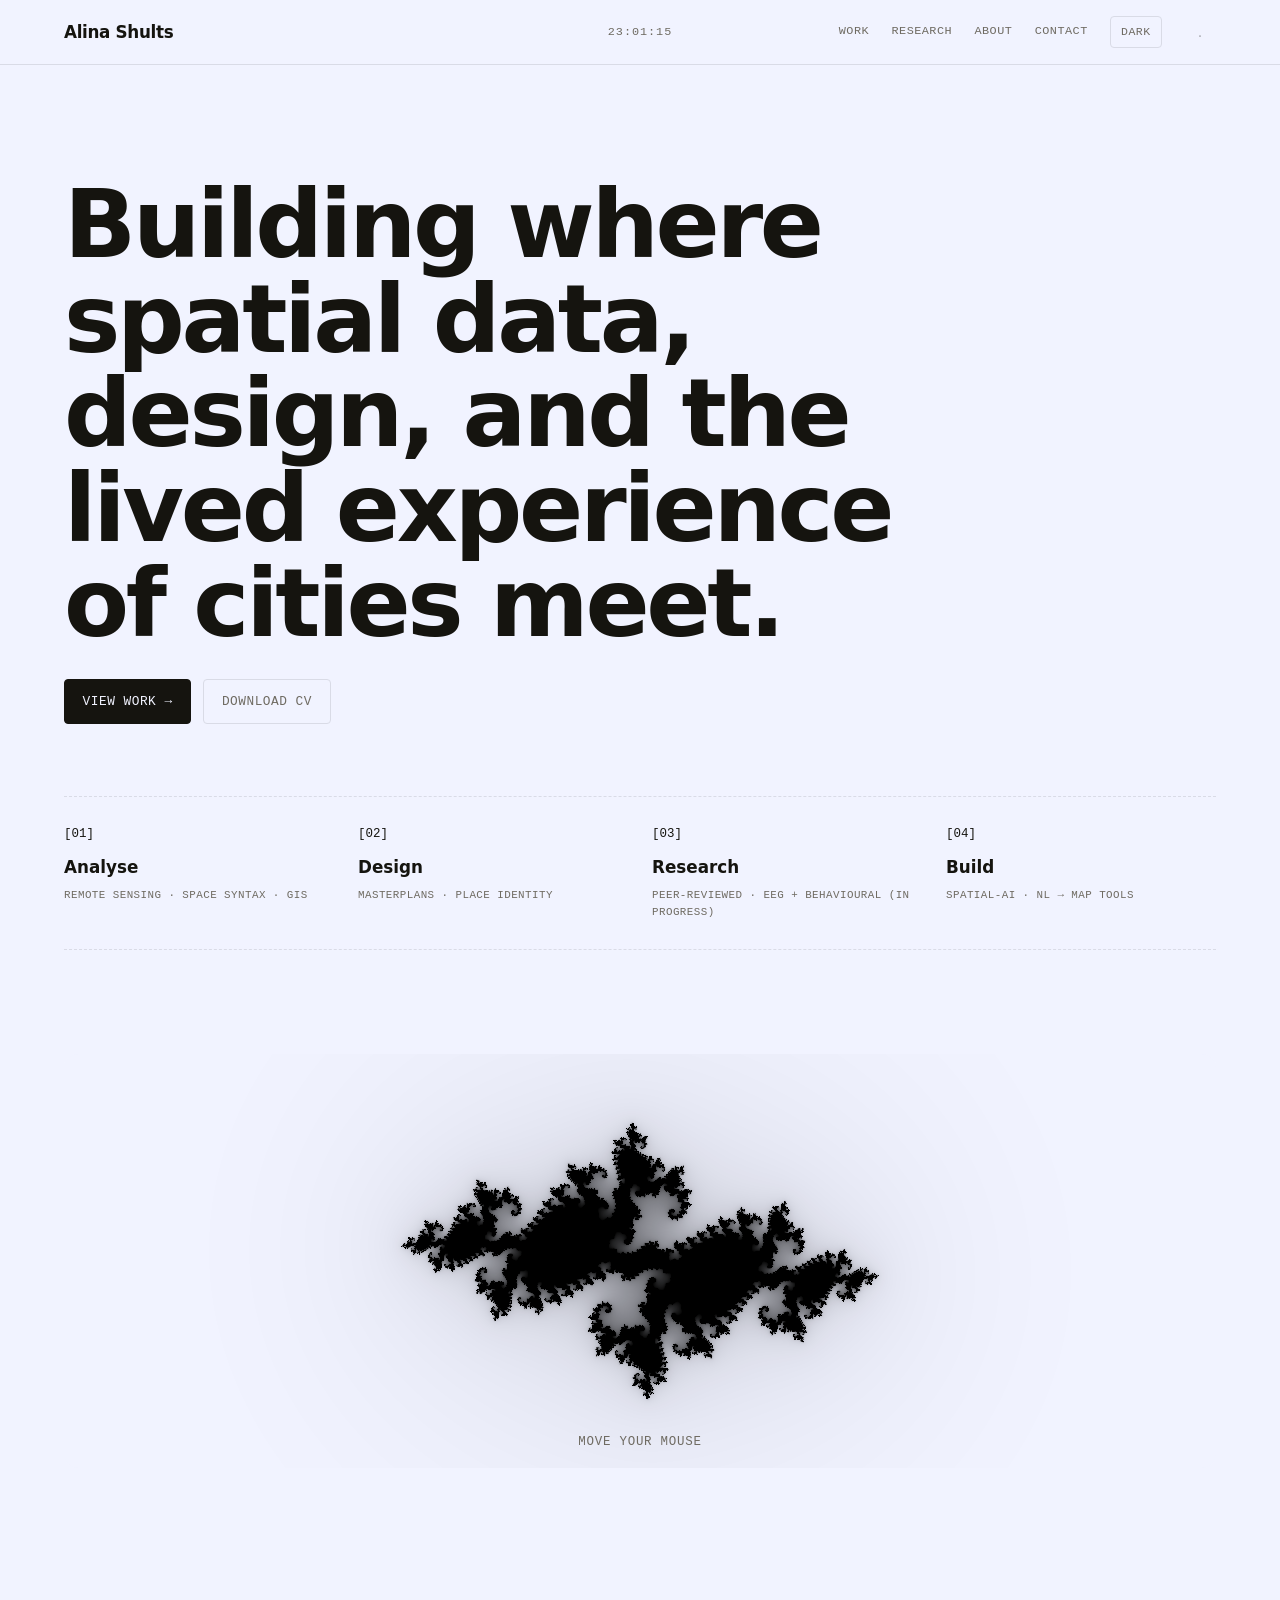
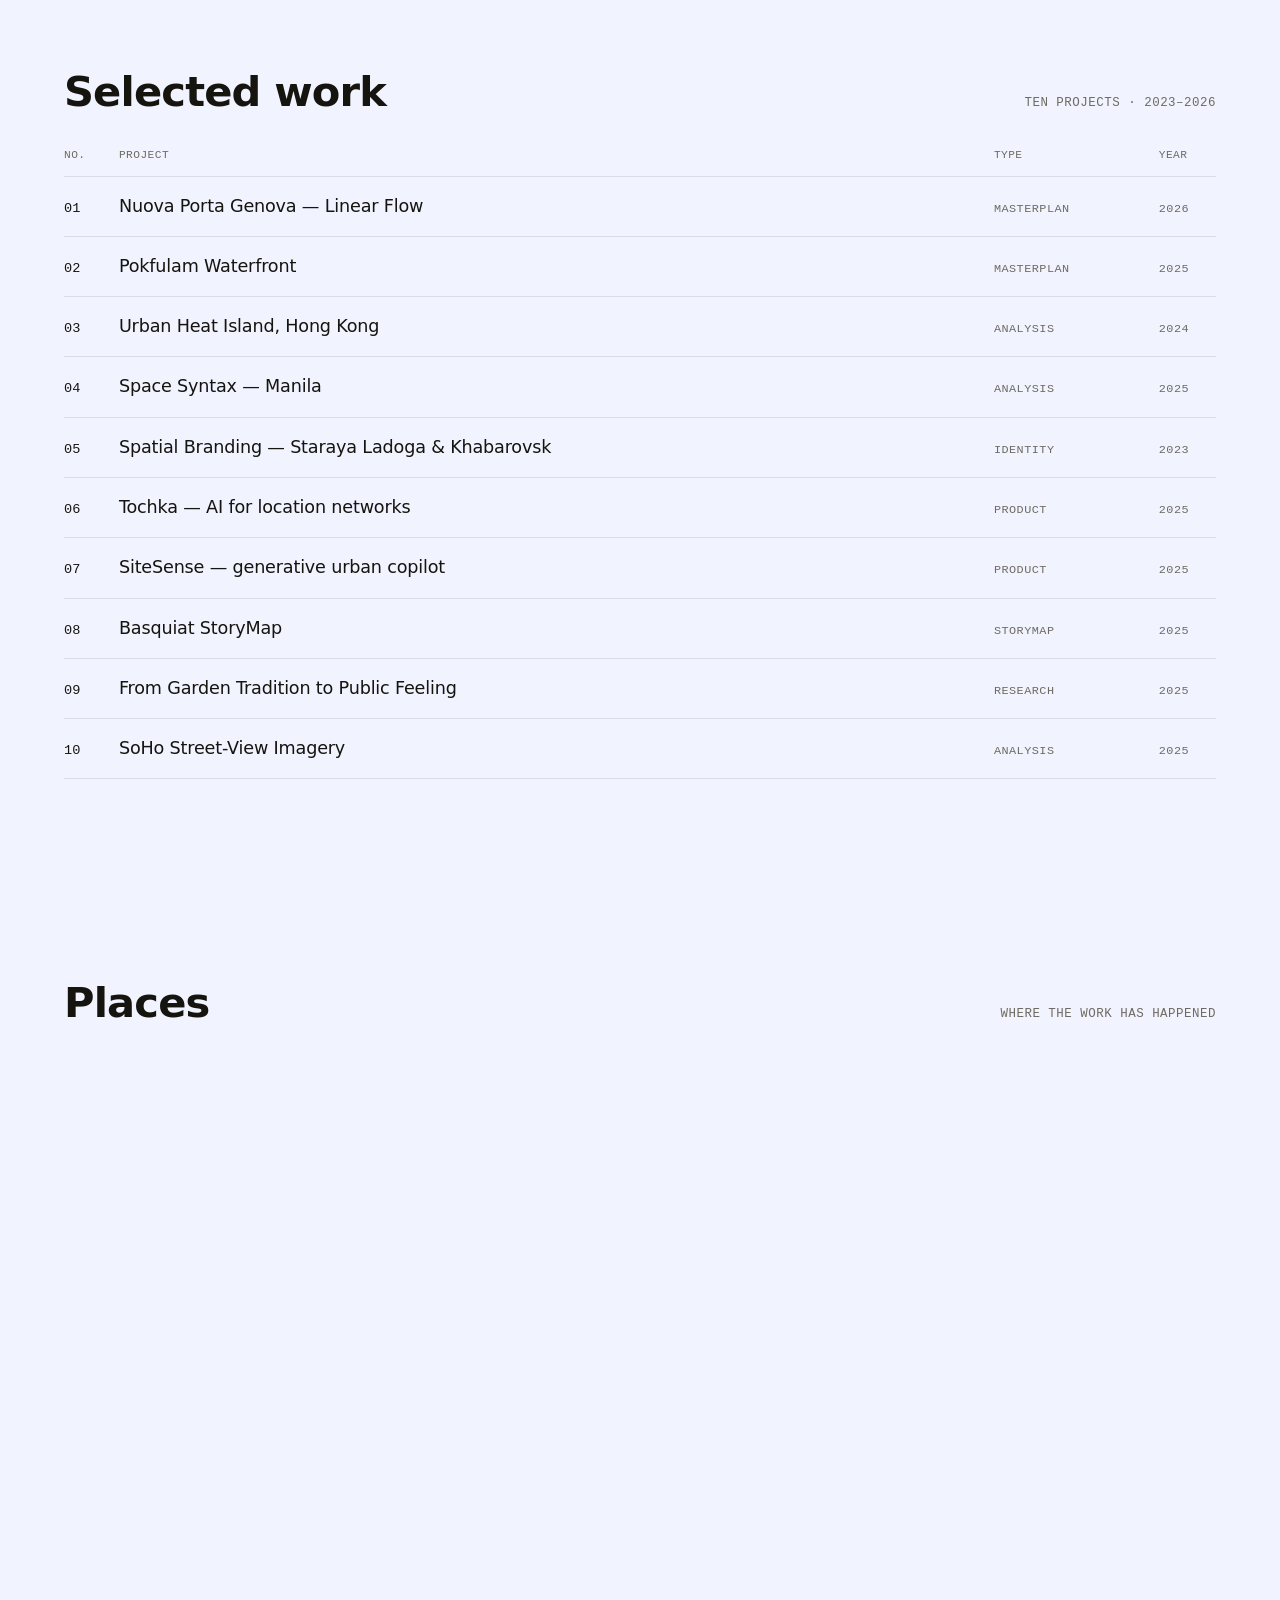
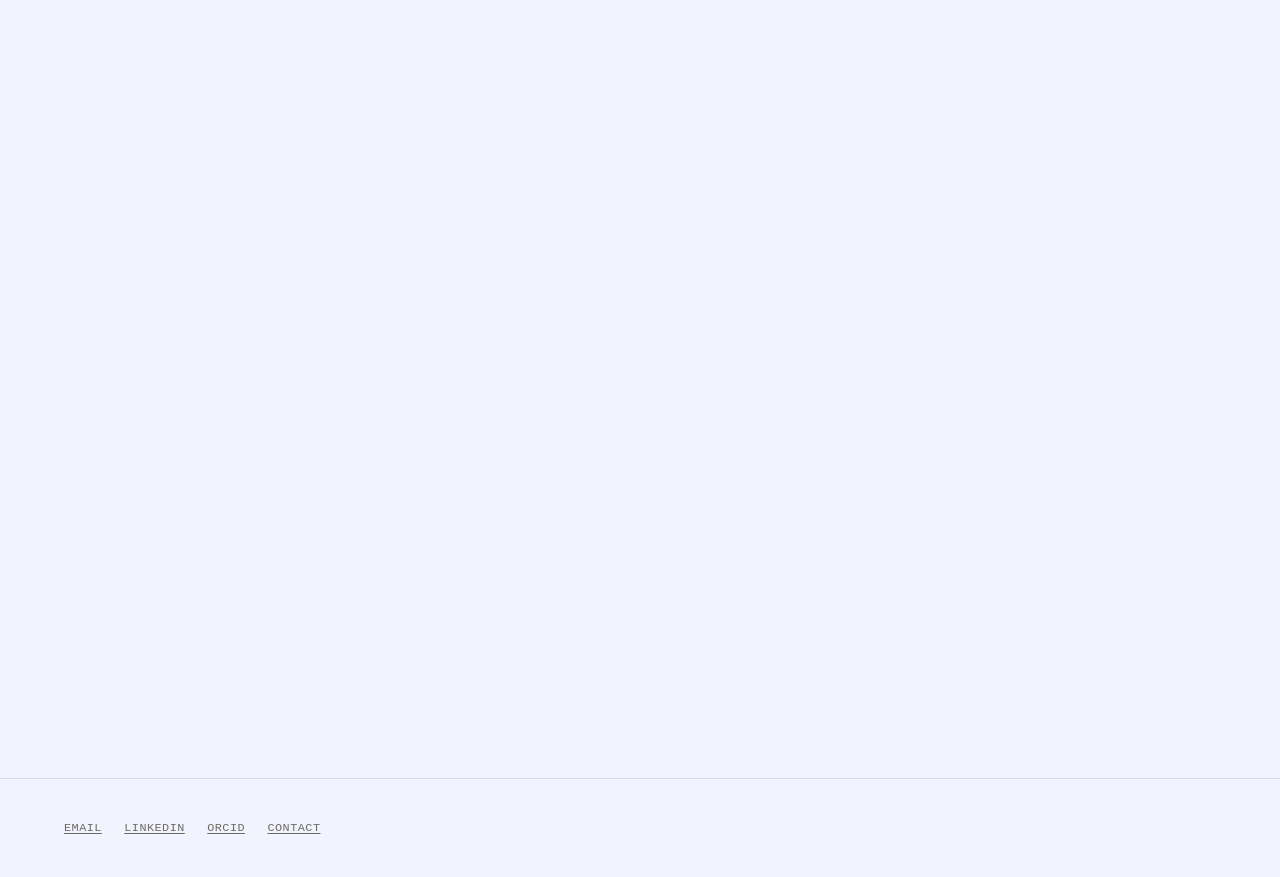
==== commit 43fd80aa: "Generative: restore fractal on home; skyline bits over CTA; binary cursor trail - Revert the home ge" ====
--- a/index.html
+++ b/index.html
@@ -134,6 +134,7 @@
   <script type="application/json" id="placedata">[{"place": "Hong Kong", "lon": 114.17, "lat": 22.32, "cat": "hub", "what": "MUD studios · urban-heat-island · Traces of Life (EEG + behavioural housing study, in progress) · Tochka · SiteSense"}, {"place": "Moscow", "lon": 37.62, "lat": 55.75, "cat": "hub", "what": "HSE · KB Strelka · Genplan · STEP · homelessness research"}, {"place": "Milan", "lon": 9.19, "lat": 45.46, "cat": "design", "what": "Nuova Porta Genova — masterplan"}, {"place": "Manila", "lon": 120.98, "lat": 14.6, "cat": "design", "what": "Space syntax — informal settlements"}, {"place": "Staraya Ladoga", "lon": 32.3, "lat": 59.99, "cat": "design", "what": "Place branding"}, {"place": "Khabarovsk", "lon": 135.08, "lat": 48.48, "cat": "design", "what": "Place branding"}, {"place": "Kislovodsk", "lon": 42.72, "lat": 43.91, "cat": "design", "what": "Educational-cluster project (Genplan)"}, {"place": "St Petersburg", "lon": 30.31, "lat": 59.94, "cat": "research", "what": "Urbanist Summer School"}, {"place": "Tambov", "lon": 41.43, "lat": 52.72, "cat": "research", "what": "Youth-policy expedition"}, {"place": "Perm", "lon": 56.23, "lat": 58.01, "cat": "research", "what": "Youth-policy expedition"}, {"place": "Dagestan", "lon": 47.5, "lat": 42.98, "cat": "research", "what": "Ethnicity & social-structure expeditions"}, {"place": "Krasnodar", "lon": 38.98, "lat": 45.04, "cat": "research", "what": "Health & urban-environment expedition"}, {"place": "Udmurtia", "lon": 53.21, "lat": 56.85, "cat": "research", "what": "Cultural-identity expedition"}, {"place": "Murmansk", "lon": 33.08, "lat": 68.97, "cat": "research", "what": "Memory-politics expedition"}, {"place": "Veliky Novgorod", "lon": 31.27, "lat": 58.52, "cat": "research", "what": "Informal youth communities expedition"}, {"place": "Krasnoyarsk Krai", "lon": 90.0, "lat": 61.0, "cat": "research", "what": "Self-perception in nature (Podkamennaya Tunguska)"}, {"place": "Kamchatka", "lon": 158.65, "lat": 53.02, "cat": "research", "what": "Khalaktyrsky Beach: tourism vs. conservation"}, {"place": "New York", "lon": -74.0, "lat": 40.71, "cat": "hub", "what": "Basquiat StoryMap · SoHo street-view imagery study"}, {"place": "England", "lon": -1.5, "lat": 52.3, "cat": "research", "what": "Gardens: from tradition to public feeling — emotional atlas"}]</script>
 
   <section class="wrap section cta-band" data-reveal>
+    <div class="skybits" aria-hidden="true"><canvas></canvas></div>
     <h2 class="sec-title">Let's build something for cities.</h2>
     <p class="lead">Open to collaborations, talks, and publications — based in Hong Kong.</p>
     <div class="cta">
--- a/assets/css/style.css
+++ b/assets/css/style.css
@@ -91,8 +91,8 @@
 a:hover{text-decoration-color:var(--ink)}
 .skip-link,.wordmark,.nav a,.btn,.work-row,.volunteer a{text-decoration:none}
 button{font:inherit;color:inherit;background:none;border:0;cursor:pointer}
-::selection{background:#000;color:#fff}
-::-moz-selection{background:#000;color:#fff}
+::selection{background:var(--ink);color:var(--paper)}
+::-moz-selection{background:var(--ink);color:var(--paper)}
 
 /* ---- Helpers ----------------------------------------------------------- */
 .wrap{max-width:var(--maxw);margin-inline:auto;padding-inline:var(--pad)}
@@ -134,8 +134,8 @@
   color:var(--ink-2);display:inline-flex;align-items:center;gap:6px;border:1px solid var(--rule);
   padding:6px 10px;border-radius:4px;transition:border-color var(--dur-fast) var(--ease),color var(--dur-fast) var(--ease)}
 .theme-toggle:hover{color:var(--ink);border-color:var(--ink-2)}
-.phyllo-mark{flex:0 0 auto;width:40px;height:40px;line-height:0;pointer-events:none;align-self:center}
-.phyllo-mark canvas{display:block}
+.phyllo-mark{flex:0 0 auto;display:inline-flex;width:32px;height:32px;padding:0;border:0;line-height:0;align-self:center;cursor:pointer}
+.phyllo-mark canvas{display:block;pointer-events:none}
 @media (max-width:760px){.phyllo-mark{display:none}}
 .nav-toggle{display:none}
 
@@ -243,10 +243,42 @@
 .figcap{margin-top:.6rem;font-family:var(--mono);font-size:.72rem;letter-spacing:.04em;color:var(--ink-2)}
 .figcap a{color:var(--ink-2);border-bottom:1px solid transparent;transition:color var(--dur-fast) var(--ease),border-color var(--dur-fast) var(--ease)}
 .figcap a:hover{color:var(--ink);border-color:var(--ink)}
+.panelgrid{display:grid;grid-template-columns:repeat(3,1fr);gap:.55rem}
+.panelgrid img,.board img{width:100%;height:auto;display:block;border:1px solid var(--rule);filter:grayscale(1) contrast(1.03);cursor:zoom-in}
+.board{margin-top:.4rem}
+@media (prefers-color-scheme:dark){:root:not([data-theme]) .panelgrid img,:root:not([data-theme]) .board img{filter:grayscale(1) contrast(1.03) brightness(.85)}}
+:root[data-theme="dark"] .panelgrid img,:root[data-theme="dark"] .board img{filter:grayscale(1) contrast(1.03) brightness(.85)}
+
+/* lightbox — click a panel to see the full colour version */
+html.lb-open{overflow:hidden}
+.lightbox{position:fixed;inset:0;z-index:100;display:flex;align-items:center;justify-content:center;padding:clamp(1rem,4vw,3.5rem);background:rgba(8,8,7,.92);cursor:zoom-out}
+.lightbox[hidden]{display:none}
+.lightbox__img{max-width:100%;max-height:100%;width:auto;height:auto;border:1px solid rgba(255,255,255,.18);box-shadow:0 20px 60px rgba(0,0,0,.5)}
+.lightbox__close{position:absolute;top:14px;right:18px;width:40px;height:40px;font-size:30px;line-height:1;color:#fff;background:none;border:0;opacity:.85;cursor:pointer}
+.lightbox__close:hover{opacity:1}
+
+/* flipbook — page through the embedded brandbook */
+.flipbook{margin-top:.4rem}
+.flip__stage{position:relative;border:1px solid var(--rule);background:var(--field);outline:none}
+.flip__stage:focus-visible{outline:2px solid var(--ink);outline-offset:3px}
+.flip__page{display:block;width:100%;height:auto;user-select:none}
+.flip__btn{position:absolute;top:50%;transform:translateY(-50%);width:40px;height:40px;border-radius:50%;border:1px solid var(--rule);background:var(--paper);color:var(--ink);font-size:1.4rem;line-height:1;display:flex;align-items:center;justify-content:center;cursor:pointer;opacity:.9;transition:opacity var(--dur-fast) var(--ease),border-color var(--dur-fast) var(--ease)}
+.flip__prev{left:10px}
+.flip__next{right:10px}
+.flip__btn:hover{opacity:1;border-color:var(--ink-2)}
+.flip__btn:disabled{opacity:.25;cursor:default}
+.flip__cap{display:flex;justify-content:space-between;gap:1rem;align-items:baseline}
+.flip__count{font-family:var(--mono);font-variant-numeric:tabular-nums;white-space:nowrap}
 
 /* embedded video (16:9, same frame as .plate) */
 .video{position:relative;width:100%;aspect-ratio:16/9;border:1px solid var(--rule);background:var(--field);overflow:hidden}
 .video iframe{position:absolute;inset:0;width:100%;height:100%;border:0;display:block}
+.video__btn{position:absolute;inset:0;width:100%;height:100%;padding:0;border:0;background:var(--field);cursor:pointer;display:block}
+.video__poster{position:absolute;inset:0;width:100%;height:100%;object-fit:cover;display:block;filter:grayscale(1)}
+.video__play{position:absolute;left:50%;top:50%;transform:translate(-50%,-50%);width:62px;height:62px;border-radius:50%;background:color-mix(in srgb,var(--paper) 80%,transparent);border:1px solid var(--rule);box-shadow:0 2px 14px rgba(0,0,0,.18);display:grid;place-items:center;transition:background var(--dur-fast) var(--ease),transform var(--dur-fast) var(--ease)}
+.video__play::after{content:"";width:0;height:0;margin-left:3px;border-style:solid;border-width:9px 0 9px 15px;border-color:transparent transparent transparent var(--ink)}
+.video__btn:hover .video__play,.video__btn:focus-visible .video__play{background:var(--paper);transform:translate(-50%,-50%) scale(1.07)}
+.video__btn:focus-visible{outline:2px solid var(--ink);outline-offset:3px}
 
 /* Media placeholders — hidden until real assets arrive */
 figure:has(.plate__tag){display:none}
@@ -361,3 +393,16 @@
 
 /* underline all text links except nav/buttons/volunteering (single underline, no double border) */
 .prose a,.numbered a,.foot-links a,.figcap a{border-bottom:0}
+/* ---- Work project rows: name | description | photo (3-column Swiss grid) ---- */
+.workfig{display:block;width:100%;height:auto;border:1px solid var(--rule);filter:grayscale(1)}
+@media (max-width:879.98px){.workfig{margin-top:1.2rem;max-width:300px}}
+@media (min-width:880px){
+  html:not([data-page="home"]) main .section.project3:has(.sec-head){grid-template-columns:minmax(0,3fr) minmax(0,5fr) minmax(0,3fr)}
+  html:not([data-page="home"]) main .section.project3:has(.sec-head) > .workfig{grid-column:3}
+  html:not([data-page="home"]) main .section.project3:has(.sec-head) > .sec-head{position:static}
+}
+
+/* ---- skyline bits above the "Let's build" CTA (generative) ---- */
+.skybits{position:relative;width:100%;height:clamp(110px,15vh,168px);margin-bottom:1.5rem;overflow:hidden}
+.skybits canvas{display:block;width:100%;height:100%}
+@media (max-width:560px){.skybits{height:96px;margin-bottom:1.1rem}}
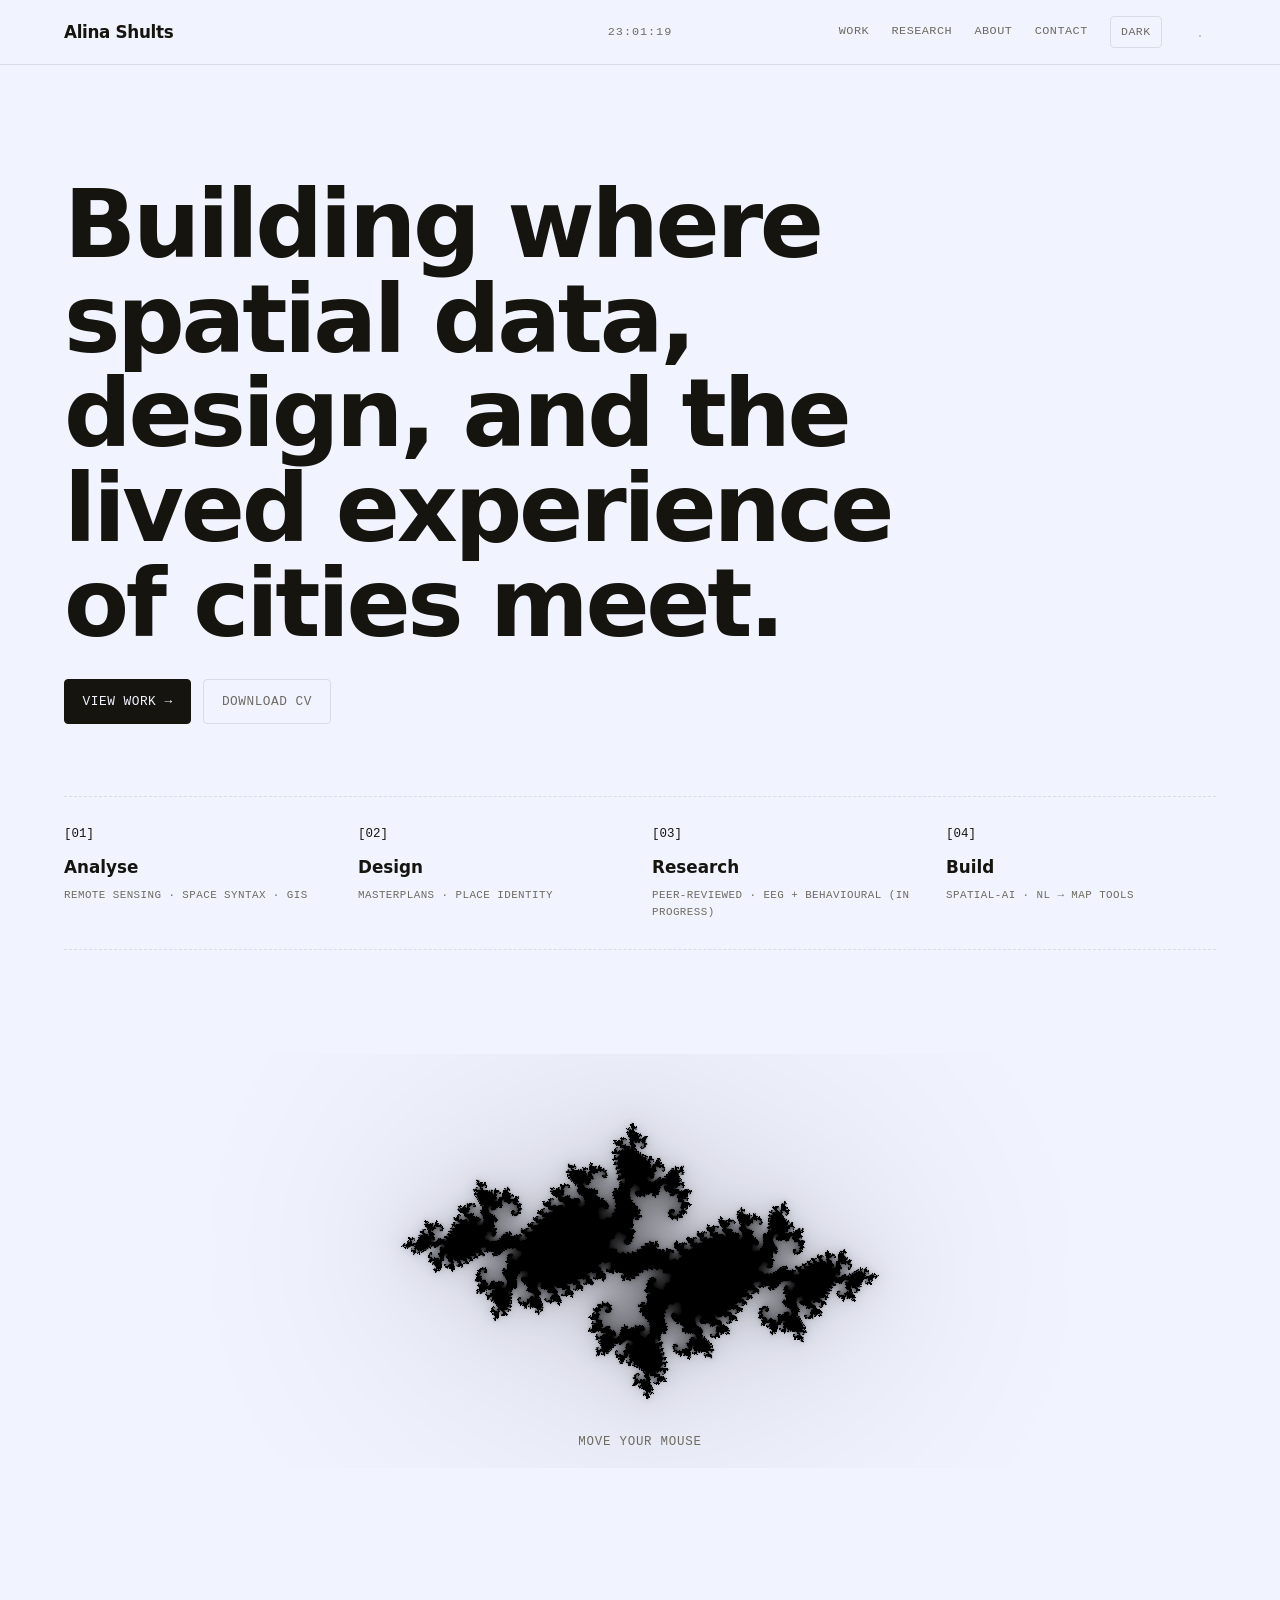
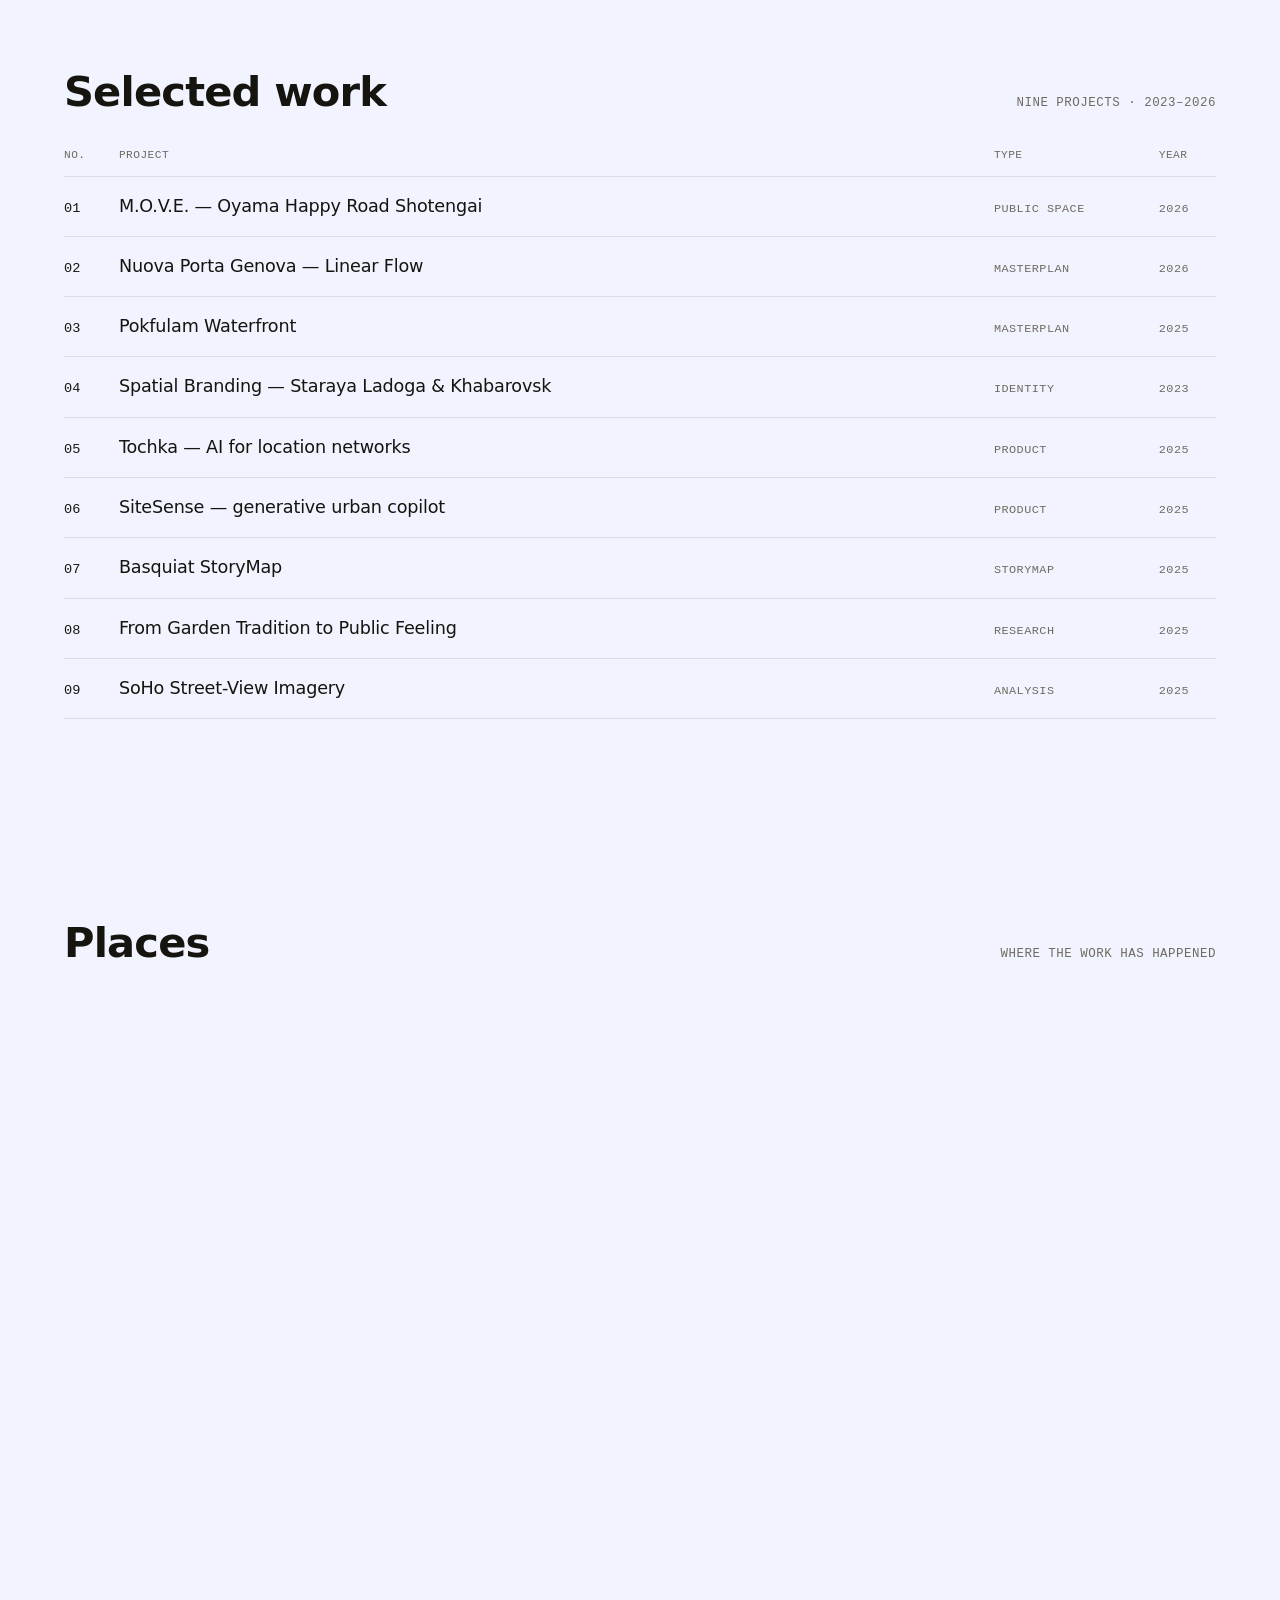
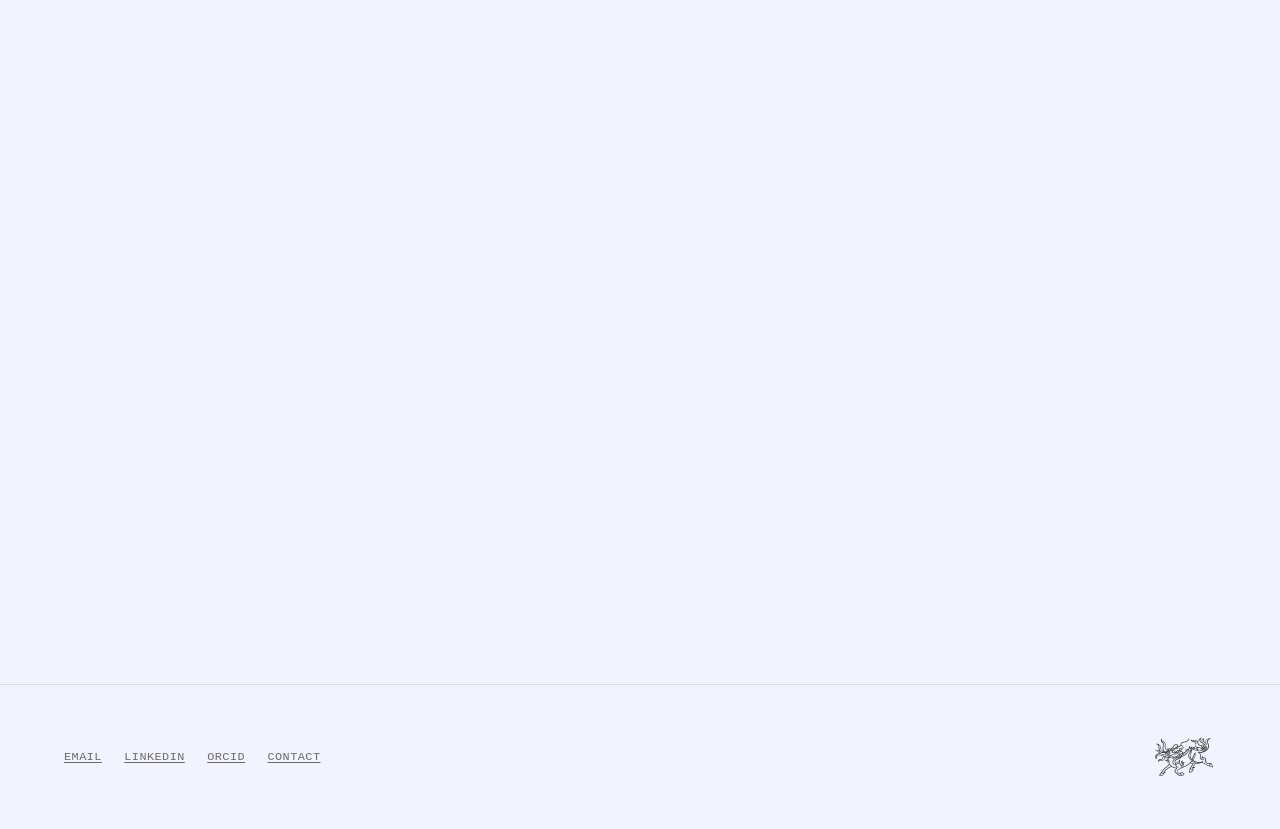
==== commit 5fe928d6: "Add M.O.V.E. Shotengai project; move analysis studies to Research - Work: new project 01 — M.O.V.E. " ====
--- a/index.html
+++ b/index.html
@@ -98,20 +98,19 @@
   <section class="wrap section" aria-labelledby="work-h">
     <div class="sec-head">
       <h2 class="sec-title" id="work-h">Selected work</h2>
-      <span class="label">Ten projects · 2023–2026</span>
+      <span class="label">Nine projects · 2023–2026</span>
     </div>
     <div class="worktable">
       <div class="worktable__head"><span>No.</span><span>Project</span><span>Type</span><span>Year</span></div>
-      <a class="work-row" href="work.html#nuova-porta-genova"><span class="work-row__no">01</span><span class="work-row__title">Nuova Porta Genova — Linear Flow</span><span class="work-row__type">Masterplan</span><span class="work-row__year">2026</span></a>
-      <a class="work-row" href="work.html#pokfulam-waterfront"><span class="work-row__no">02</span><span class="work-row__title">Pokfulam Waterfront</span><span class="work-row__type">Masterplan</span><span class="work-row__year">2025</span></a>
-      <a class="work-row" href="work.html#urban-heat-island-hong-kong"><span class="work-row__no">03</span><span class="work-row__title">Urban Heat Island, Hong Kong</span><span class="work-row__type">Analysis</span><span class="work-row__year">2024</span></a>
-      <a class="work-row" href="work.html#space-syntax-manila"><span class="work-row__no">04</span><span class="work-row__title">Space Syntax — Manila</span><span class="work-row__type">Analysis</span><span class="work-row__year">2025</span></a>
-      <a class="work-row" href="work.html#spatial-branding"><span class="work-row__no">05</span><span class="work-row__title">Spatial Branding — Staraya Ladoga &amp; Khabarovsk</span><span class="work-row__type">Identity</span><span class="work-row__year">2023</span></a>
-      <a class="work-row" href="work.html#tochka"><span class="work-row__no">06</span><span class="work-row__title">Tochka — AI for location networks</span><span class="work-row__type">Product</span><span class="work-row__year">2025</span></a>
-      <a class="work-row" href="work.html#sitesense"><span class="work-row__no">07</span><span class="work-row__title">SiteSense — generative urban copilot</span><span class="work-row__type">Product</span><span class="work-row__year">2025</span></a>
-      <a class="work-row" href="projects/basquiat-storymap.html" target="_blank" rel="noopener"><span class="work-row__no">08</span><span class="work-row__title">Basquiat StoryMap</span><span class="work-row__type">Storymap</span><span class="work-row__year">2025</span></a>
-      <a class="work-row" href="projects/gardens-public-feeling.html" target="_blank" rel="noopener"><span class="work-row__no">09</span><span class="work-row__title">From Garden Tradition to Public Feeling</span><span class="work-row__type">Research</span><span class="work-row__year">2025</span></a>
-      <a class="work-row" href="projects/soho-street-view.html" target="_blank" rel="noopener"><span class="work-row__no">10</span><span class="work-row__title">SoHo Street-View Imagery</span><span class="work-row__type">Analysis</span><span class="work-row__year">2025</span></a>
+      <a class="work-row" href="work.html#shotengai-move"><span class="work-row__no">01</span><span class="work-row__title">M.O.V.E. — Oyama Happy Road Shotengai</span><span class="work-row__type">Public space</span><span class="work-row__year">2026</span></a>
+      <a class="work-row" href="work.html#nuova-porta-genova"><span class="work-row__no">02</span><span class="work-row__title">Nuova Porta Genova — Linear Flow</span><span class="work-row__type">Masterplan</span><span class="work-row__year">2026</span></a>
+      <a class="work-row" href="work.html#pokfulam-waterfront"><span class="work-row__no">03</span><span class="work-row__title">Pokfulam Waterfront</span><span class="work-row__type">Masterplan</span><span class="work-row__year">2025</span></a>
+      <a class="work-row" href="work.html#spatial-branding"><span class="work-row__no">04</span><span class="work-row__title">Spatial Branding — Staraya Ladoga &amp; Khabarovsk</span><span class="work-row__type">Identity</span><span class="work-row__year">2023</span></a>
+      <a class="work-row" href="work.html#tochka"><span class="work-row__no">05</span><span class="work-row__title">Tochka — AI for location networks</span><span class="work-row__type">Product</span><span class="work-row__year">2025</span></a>
+      <a class="work-row" href="work.html#sitesense"><span class="work-row__no">06</span><span class="work-row__title">SiteSense — generative urban copilot</span><span class="work-row__type">Product</span><span class="work-row__year">2025</span></a>
+      <a class="work-row" href="projects/basquiat-storymap.html" target="_blank" rel="noopener"><span class="work-row__no">07</span><span class="work-row__title">Basquiat StoryMap</span><span class="work-row__type">Storymap</span><span class="work-row__year">2025</span></a>
+      <a class="work-row" href="projects/gardens-public-feeling.html" target="_blank" rel="noopener"><span class="work-row__no">08</span><span class="work-row__title">From Garden Tradition to Public Feeling</span><span class="work-row__type">Research</span><span class="work-row__year">2025</span></a>
+      <a class="work-row" href="projects/soho-street-view.html" target="_blank" rel="noopener"><span class="work-row__no">09</span><span class="work-row__title">SoHo Street-View Imagery</span><span class="work-row__type">Analysis</span><span class="work-row__year">2025</span></a>
     </div>
   </section>
 
@@ -131,7 +130,7 @@
     </div>
   </section>
 
-  <script type="application/json" id="placedata">[{"place": "Hong Kong", "lon": 114.17, "lat": 22.32, "cat": "hub", "what": "MUD studios · urban-heat-island · Traces of Life (EEG + behavioural housing study, in progress) · Tochka · SiteSense"}, {"place": "Moscow", "lon": 37.62, "lat": 55.75, "cat": "hub", "what": "HSE · KB Strelka · Genplan · STEP · homelessness research"}, {"place": "Milan", "lon": 9.19, "lat": 45.46, "cat": "design", "what": "Nuova Porta Genova — masterplan"}, {"place": "Manila", "lon": 120.98, "lat": 14.6, "cat": "design", "what": "Space syntax — informal settlements"}, {"place": "Staraya Ladoga", "lon": 32.3, "lat": 59.99, "cat": "design", "what": "Place branding"}, {"place": "Khabarovsk", "lon": 135.08, "lat": 48.48, "cat": "design", "what": "Place branding"}, {"place": "Kislovodsk", "lon": 42.72, "lat": 43.91, "cat": "design", "what": "Educational-cluster project (Genplan)"}, {"place": "St Petersburg", "lon": 30.31, "lat": 59.94, "cat": "research", "what": "Urbanist Summer School"}, {"place": "Tambov", "lon": 41.43, "lat": 52.72, "cat": "research", "what": "Youth-policy expedition"}, {"place": "Perm", "lon": 56.23, "lat": 58.01, "cat": "research", "what": "Youth-policy expedition"}, {"place": "Dagestan", "lon": 47.5, "lat": 42.98, "cat": "research", "what": "Ethnicity & social-structure expeditions"}, {"place": "Krasnodar", "lon": 38.98, "lat": 45.04, "cat": "research", "what": "Health & urban-environment expedition"}, {"place": "Udmurtia", "lon": 53.21, "lat": 56.85, "cat": "research", "what": "Cultural-identity expedition"}, {"place": "Murmansk", "lon": 33.08, "lat": 68.97, "cat": "research", "what": "Memory-politics expedition"}, {"place": "Veliky Novgorod", "lon": 31.27, "lat": 58.52, "cat": "research", "what": "Informal youth communities expedition"}, {"place": "Krasnoyarsk Krai", "lon": 90.0, "lat": 61.0, "cat": "research", "what": "Self-perception in nature (Podkamennaya Tunguska)"}, {"place": "Kamchatka", "lon": 158.65, "lat": 53.02, "cat": "research", "what": "Khalaktyrsky Beach: tourism vs. conservation"}, {"place": "New York", "lon": -74.0, "lat": 40.71, "cat": "hub", "what": "Basquiat StoryMap · SoHo street-view imagery study"}, {"place": "England", "lon": -1.5, "lat": 52.3, "cat": "research", "what": "Gardens: from tradition to public feeling — emotional atlas"}]</script>
+  <script type="application/json" id="placedata">[{"place": "Hong Kong", "lon": 114.17, "lat": 22.32, "cat": "hub", "what": "MUD studios · urban-heat-island · Traces of Life (EEG + behavioural housing study, in progress) · Tochka · SiteSense"}, {"place": "Moscow", "lon": 37.62, "lat": 55.75, "cat": "hub", "what": "HSE · KB Strelka · Genplan · STEP · homelessness research"}, {"place": "Milan", "lon": 9.19, "lat": 45.46, "cat": "design", "what": "Nuova Porta Genova — masterplan"}, {"place": "Manila", "lon": 120.98, "lat": 14.6, "cat": "research", "what": "Space syntax — informal settlements (2004–2025)"}, {"place": "Tokyo", "lon": 139.7, "lat": 35.69, "cat": "design", "what": "M.O.V.E. — Oyama Happy Road Shotengai (Snøhetta Venice Studio)"}, {"place": "Staraya Ladoga", "lon": 32.3, "lat": 59.99, "cat": "design", "what": "Place branding"}, {"place": "Khabarovsk", "lon": 135.08, "lat": 48.48, "cat": "design", "what": "Place branding"}, {"place": "Kislovodsk", "lon": 42.72, "lat": 43.91, "cat": "design", "what": "Educational-cluster project (Genplan)"}, {"place": "St Petersburg", "lon": 30.31, "lat": 59.94, "cat": "research", "what": "Urbanist Summer School"}, {"place": "Tambov", "lon": 41.43, "lat": 52.72, "cat": "research", "what": "Youth-policy expedition"}, {"place": "Perm", "lon": 56.23, "lat": 58.01, "cat": "research", "what": "Youth-policy expedition"}, {"place": "Dagestan", "lon": 47.5, "lat": 42.98, "cat": "research", "what": "Ethnicity & social-structure expeditions"}, {"place": "Krasnodar", "lon": 38.98, "lat": 45.04, "cat": "research", "what": "Health & urban-environment expedition"}, {"place": "Udmurtia", "lon": 53.21, "lat": 56.85, "cat": "research", "what": "Cultural-identity expedition"}, {"place": "Murmansk", "lon": 33.08, "lat": 68.97, "cat": "research", "what": "Memory-politics expedition"}, {"place": "Veliky Novgorod", "lon": 31.27, "lat": 58.52, "cat": "research", "what": "Informal youth communities expedition"}, {"place": "Krasnoyarsk Krai", "lon": 90.0, "lat": 61.0, "cat": "research", "what": "Self-perception in nature (Podkamennaya Tunguska)"}, {"place": "Kamchatka", "lon": 158.65, "lat": 53.02, "cat": "research", "what": "Khalaktyrsky Beach: tourism vs. conservation"}, {"place": "New York", "lon": -74.0, "lat": 40.71, "cat": "hub", "what": "Basquiat StoryMap · SoHo street-view imagery study"}, {"place": "England", "lon": -1.5, "lat": 52.3, "cat": "research", "what": "Gardens: from tradition to public feeling — emotional atlas"}]</script>
 
   <section class="wrap section cta-band" data-reveal>
     <div class="skybits" aria-hidden="true"><canvas></canvas></div>
--- a/assets/css/style.css
+++ b/assets/css/style.css
@@ -51,6 +51,10 @@
   --maxw:1280px;
   --pad:clamp(1.25rem,5vw,6rem);
   --gutter:1.5rem;
+
+  /* vertical rhythm */
+  --flow:clamp(1rem,2.5vw,1.75rem);
+  --flow-tight:.5rem;
 
   /* motion */
   --dur-fast:180ms;
@@ -244,8 +248,9 @@
 .figcap a{color:var(--ink-2);border-bottom:1px solid transparent;transition:color var(--dur-fast) var(--ease),border-color var(--dur-fast) var(--ease)}
 .figcap a:hover{color:var(--ink);border-color:var(--ink)}
 .panelgrid{display:grid;grid-template-columns:repeat(3,1fr);gap:.55rem}
+@media (max-width:760px){.panelgrid{grid-template-columns:repeat(2,1fr)}}
+@media (max-width:560px){.panelgrid{grid-template-columns:1fr}}
 .panelgrid img,.board img{width:100%;height:auto;display:block;border:1px solid var(--rule);filter:grayscale(1) contrast(1.03);cursor:zoom-in}
-.board{margin-top:.4rem}
 @media (prefers-color-scheme:dark){:root:not([data-theme]) .panelgrid img,:root:not([data-theme]) .board img{filter:grayscale(1) contrast(1.03) brightness(.85)}}
 :root[data-theme="dark"] .panelgrid img,:root[data-theme="dark"] .board img{filter:grayscale(1) contrast(1.03) brightness(.85)}
 
@@ -258,7 +263,6 @@
 .lightbox__close:hover{opacity:1}
 
 /* flipbook — page through the embedded brandbook */
-.flipbook{margin-top:.4rem}
 .flip__stage{position:relative;border:1px solid var(--rule);background:var(--field);outline:none}
 .flip__stage:focus-visible{outline:2px solid var(--ink);outline-offset:3px}
 .flip__page{display:block;width:100%;height:auto;user-select:none}
@@ -284,7 +288,7 @@
 figure:has(.plate__tag){display:none}
 
 /* About intro — portrait beside bio; frame sized to the image (no crop) */
-.about-lede{display:grid;gap:clamp(1.5rem,4vw,2.5rem);align-items:start;margin-top:clamp(1.5rem,4vw,2.5rem)}
+.about-lede{display:grid;gap:clamp(1.5rem,4vw,2.5rem);align-items:start}
 .about-lede .portrait{margin:0}
 .about-lede .portrait img{display:block;width:100%;height:auto;border:1px solid var(--rule)}
 @media (min-width:760px){
@@ -293,7 +297,9 @@
 
 /* ---- Footer ------------------------------------------------------------ */
 .site-footer{border-top:1px solid var(--rule);margin-top:clamp(3rem,8vw,6rem)}
-.site-footer__row{display:flex;flex-wrap:wrap;gap:1.5rem;justify-content:space-between;padding-block:2.5rem}
+.site-footer__row{display:flex;flex-wrap:wrap;align-items:center;gap:1.5rem;justify-content:space-between;padding-block:2.5rem}
+/* qilin emblem in the footer's right corner, vertically centred with the text — masked to take the ink colour in both themes */
+.site-footer__row::after{content:"";flex:0 0 auto;align-self:center;width:64px;height:64px;background:var(--ink);opacity:.85;-webkit-mask:url(../img/qilin.png) center/contain no-repeat;mask:url(../img/qilin.png) center/contain no-repeat}
 .foot-links{display:flex;flex-wrap:wrap;gap:1rem 1.4rem}
 .foot-links a{font-family:var(--mono);font-size:.74rem;text-transform:uppercase;letter-spacing:.04em;color:var(--ink-2);border-bottom:1px solid transparent}
 .foot-links a:hover{color:var(--ink);border-bottom-color:var(--ink)}
@@ -316,6 +322,11 @@
   }
   html:not([data-page="home"]) main .section:has(.sec-head) > :not(.sec-head){grid-column:2}
 }
+
+/* ---- Vertical rhythm (gap-based flow) -------------------------------- */
+html:not([data-page="home"]) main .section{display:flex;flex-direction:column;gap:var(--flow)}
+.proj-body,.proj-desc{display:flex;flex-direction:column;gap:var(--flow)}
+.proj-body > .itemmeta + .itemmeta,.proj-desc > .itemmeta + .itemmeta{margin-top:calc(var(--flow-tight) - var(--flow))}
 
 /* ---- Places map (home) ------------------------------------------------- */
 .placemap-wrap{margin-top:.5rem}
@@ -351,10 +362,9 @@
 .btn:hover{color:var(--ink);border-color:var(--ink-2)}
 .btn--primary{background:var(--ink);color:var(--paper);border-color:var(--ink)}
 .btn--primary:hover{color:var(--paper);opacity:.9}
-.cta-band .lead{margin-top:.6rem}
 
 /* ---- Case study -------------------------------------------------------- */
-.case{display:flex;flex-direction:column;gap:clamp(1.6rem,3.5vw,2.6rem);margin-top:clamp(1.4rem,3vw,2rem)}
+.case{display:flex;flex-direction:column;gap:clamp(1.6rem,3.5vw,2.6rem)}
 .case-step{display:grid;gap:.5rem}
 .case-step__label{font-family:var(--mono);font-size:var(--fs-mono);text-transform:uppercase;
   letter-spacing:.04em;color:var(--ink-2);padding-bottom:.5rem;border-bottom:1px solid var(--rule)}
@@ -395,7 +405,7 @@
 .prose a,.numbered a,.foot-links a,.figcap a{border-bottom:0}
 /* ---- Work project rows: name | description | photo (3-column Swiss grid) ---- */
 .workfig{display:block;width:100%;height:auto;border:1px solid var(--rule);filter:grayscale(1)}
-@media (max-width:879.98px){.workfig{margin-top:1.2rem;max-width:300px}}
+@media (max-width:879.98px){.workfig{max-width:300px}}
 @media (min-width:880px){
   html:not([data-page="home"]) main .section.project3:has(.sec-head){grid-template-columns:minmax(0,3fr) minmax(0,5fr) minmax(0,3fr)}
   html:not([data-page="home"]) main .section.project3:has(.sec-head) > .workfig{grid-column:3}
@@ -403,6 +413,6 @@
 }
 
 /* ---- skyline bits above the "Let's build" CTA (generative) ---- */
-.skybits{position:relative;width:100%;height:clamp(110px,15vh,168px);margin-bottom:1.5rem;overflow:hidden}
+.skybits{position:relative;width:100%;height:clamp(110px,15vh,168px);overflow:hidden}
 .skybits canvas{display:block;width:100%;height:100%}
-@media (max-width:560px){.skybits{height:96px;margin-bottom:1.1rem}}
+@media (max-width:560px){.skybits{height:96px}}
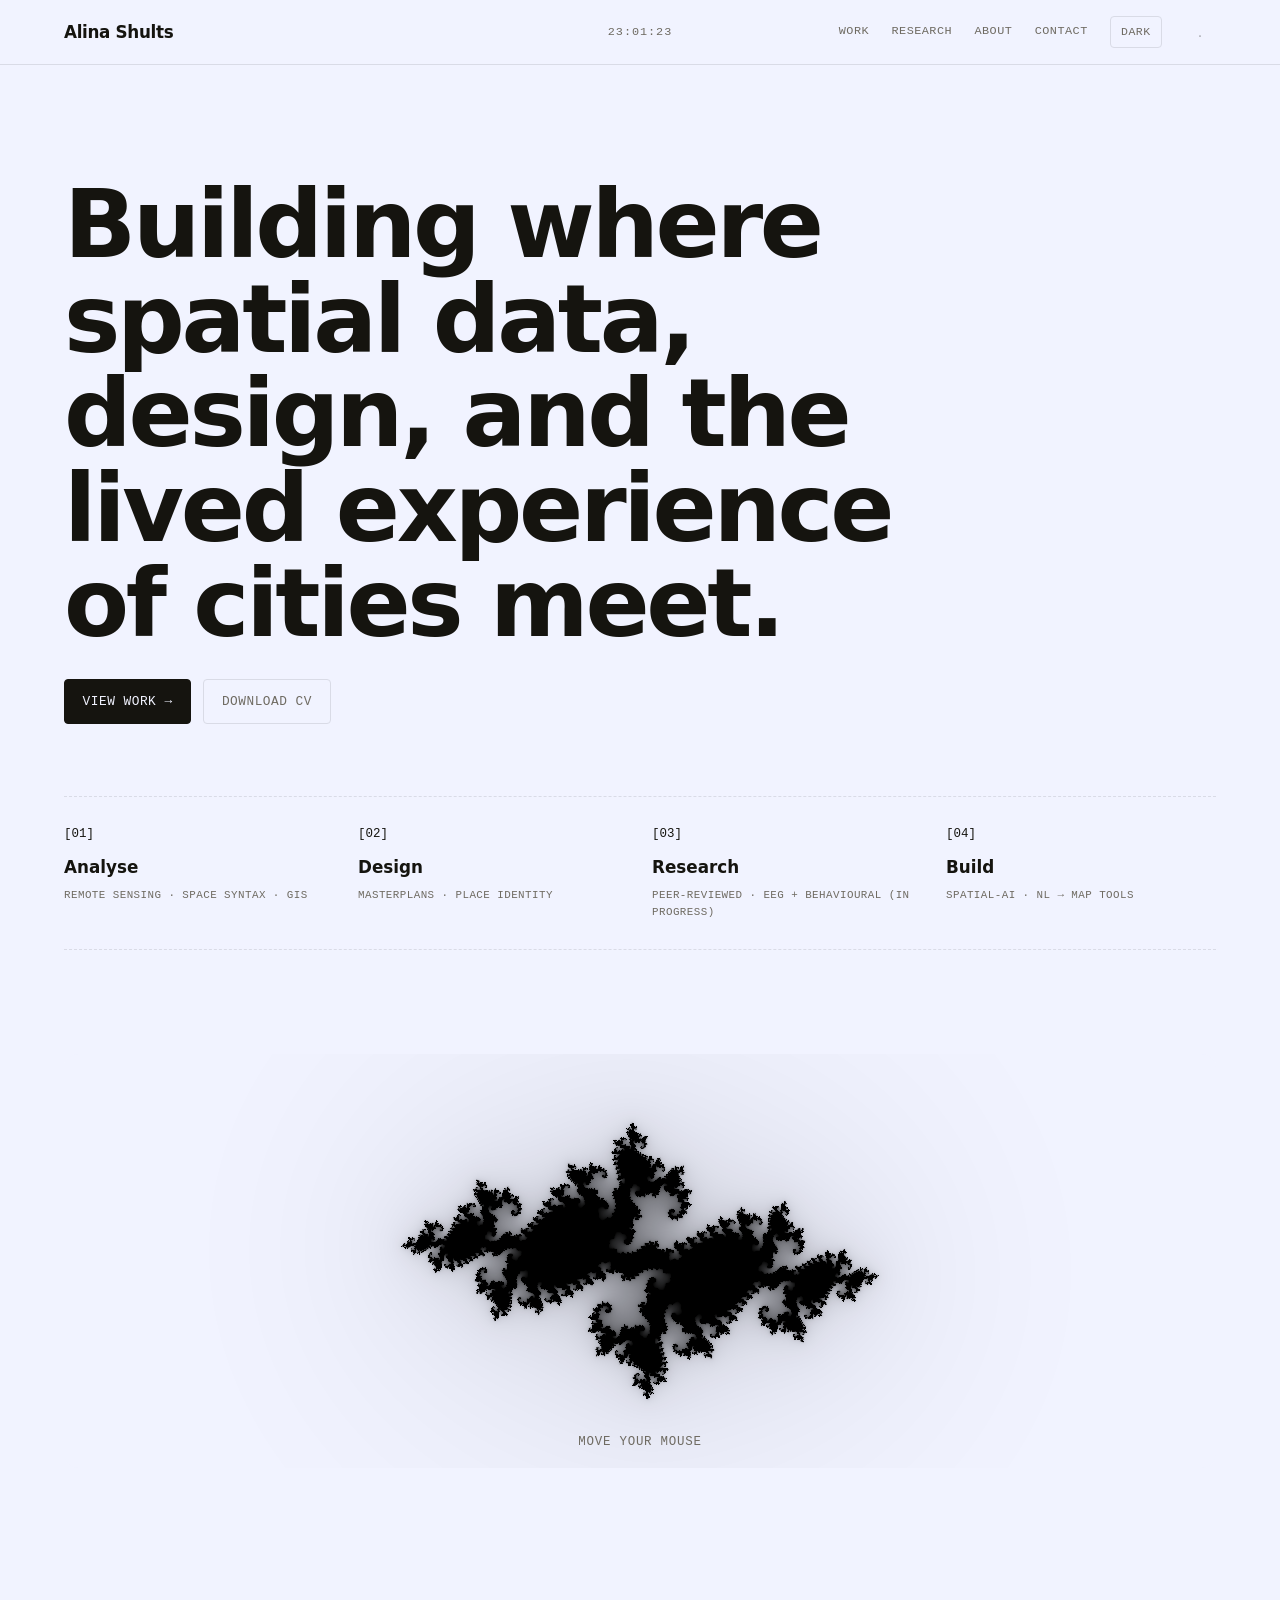
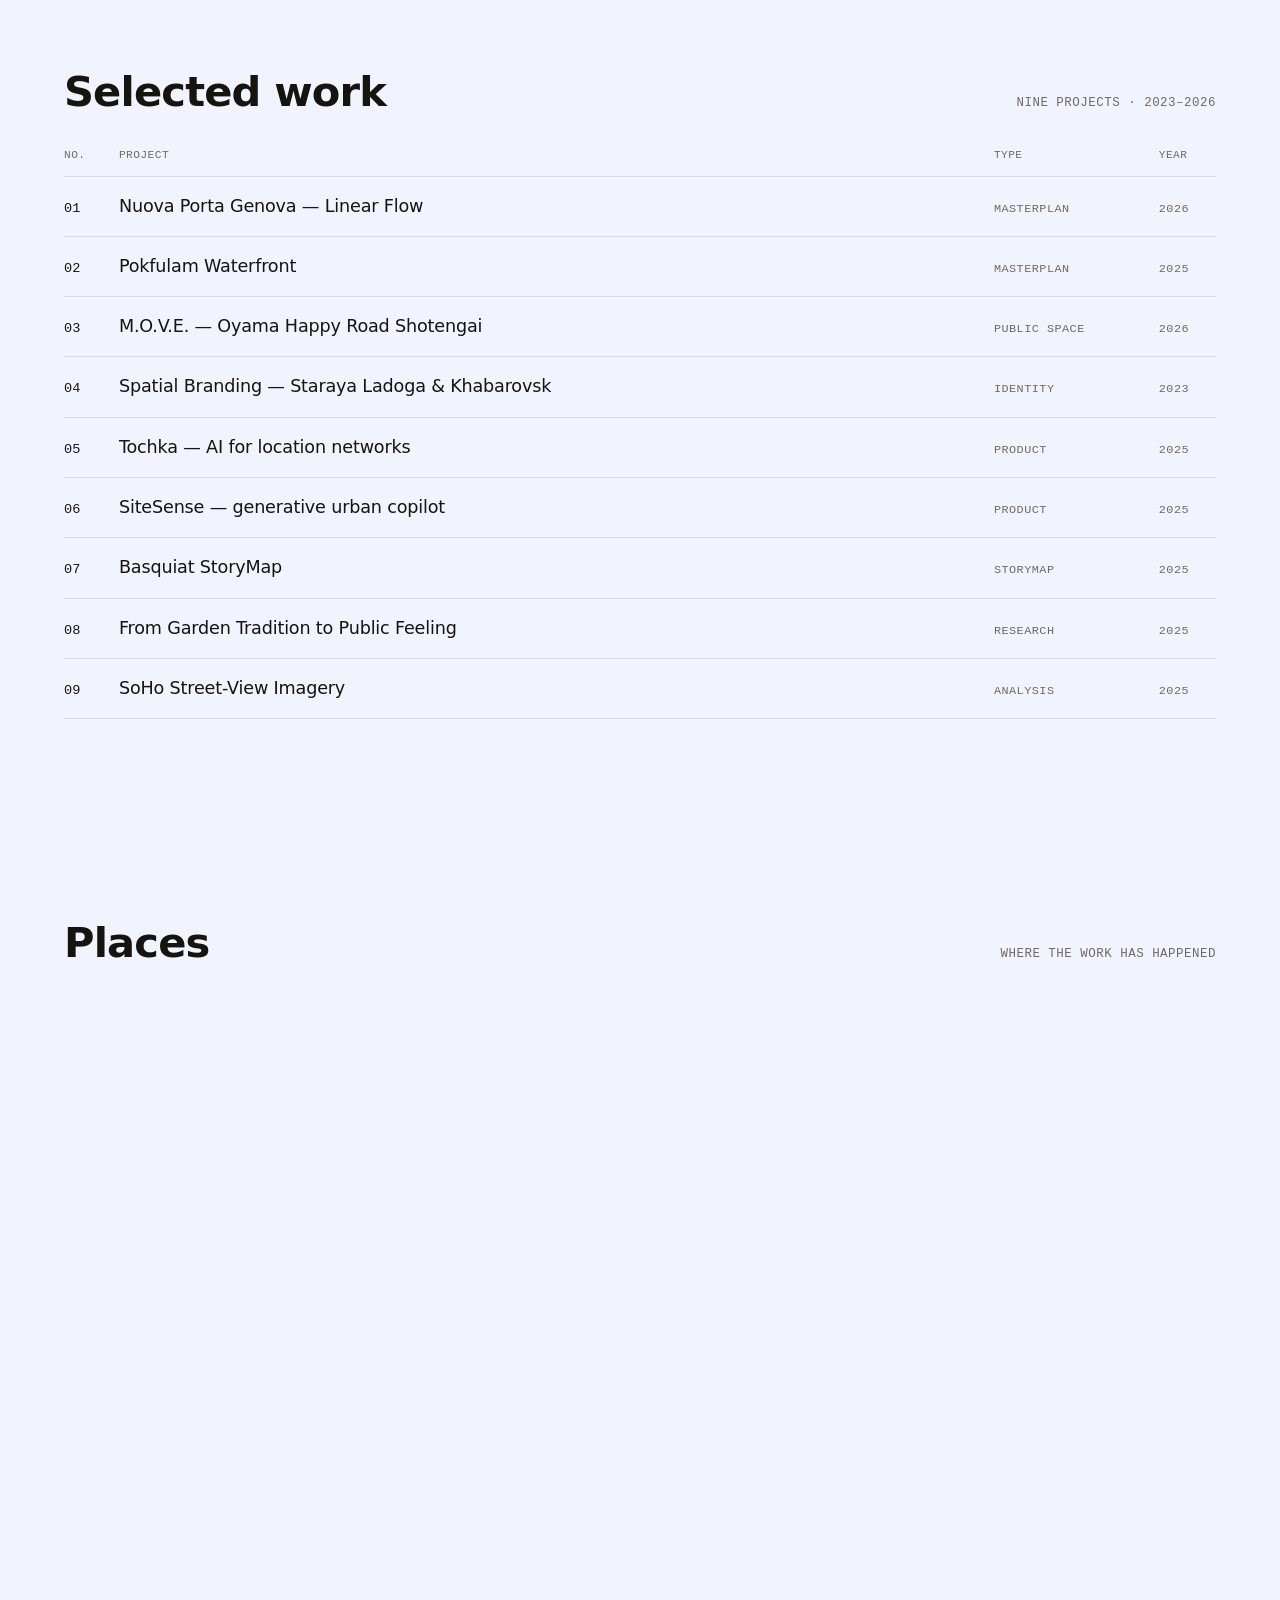
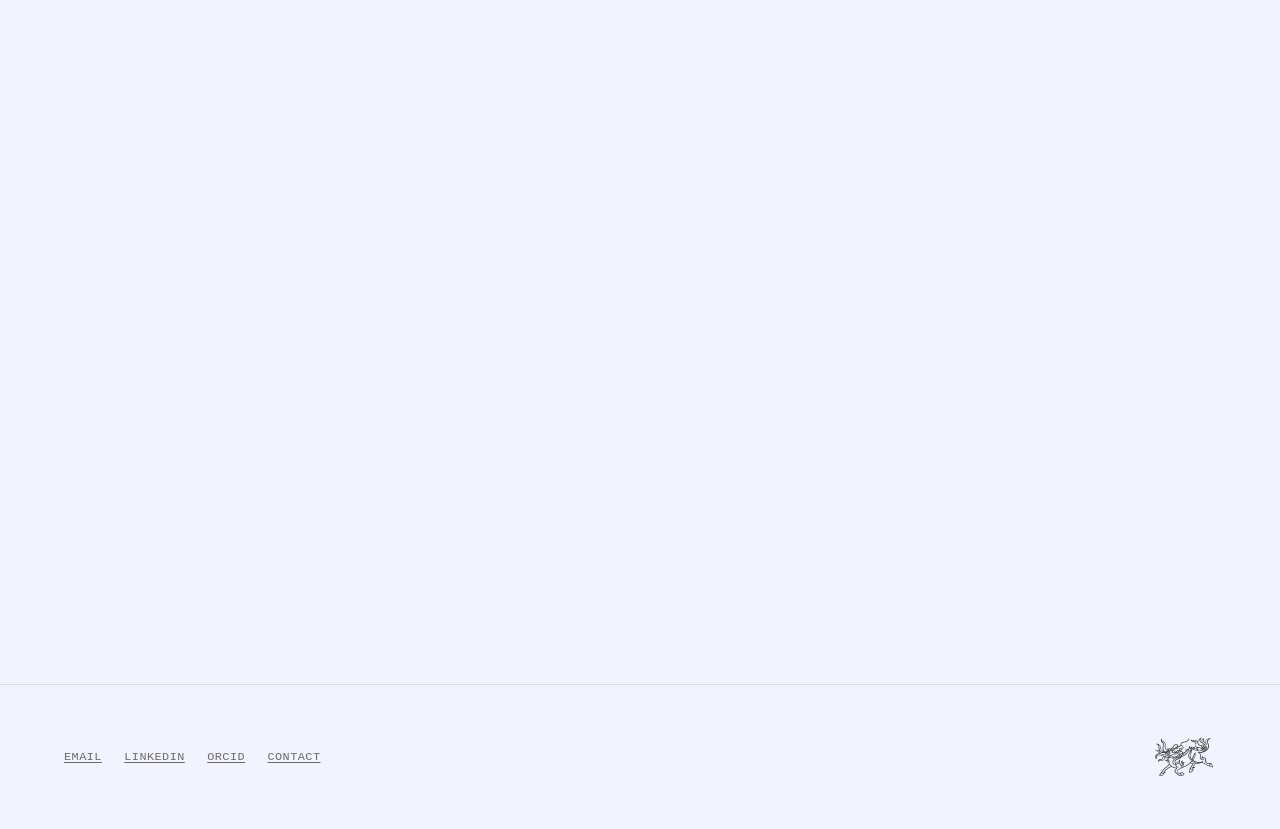
==== commit 12b30e58: "Shotengai: move to project 03, open the deck on slide 2, trim the case to challenge / concept / prop" ====
--- a/index.html
+++ b/index.html
@@ -102,9 +102,9 @@
     </div>
     <div class="worktable">
       <div class="worktable__head"><span>No.</span><span>Project</span><span>Type</span><span>Year</span></div>
-      <a class="work-row" href="work.html#shotengai-move"><span class="work-row__no">01</span><span class="work-row__title">M.O.V.E. — Oyama Happy Road Shotengai</span><span class="work-row__type">Public space</span><span class="work-row__year">2026</span></a>
-      <a class="work-row" href="work.html#nuova-porta-genova"><span class="work-row__no">02</span><span class="work-row__title">Nuova Porta Genova — Linear Flow</span><span class="work-row__type">Masterplan</span><span class="work-row__year">2026</span></a>
-      <a class="work-row" href="work.html#pokfulam-waterfront"><span class="work-row__no">03</span><span class="work-row__title">Pokfulam Waterfront</span><span class="work-row__type">Masterplan</span><span class="work-row__year">2025</span></a>
+      <a class="work-row" href="work.html#nuova-porta-genova"><span class="work-row__no">01</span><span class="work-row__title">Nuova Porta Genova — Linear Flow</span><span class="work-row__type">Masterplan</span><span class="work-row__year">2026</span></a>
+      <a class="work-row" href="work.html#pokfulam-waterfront"><span class="work-row__no">02</span><span class="work-row__title">Pokfulam Waterfront</span><span class="work-row__type">Masterplan</span><span class="work-row__year">2025</span></a>
+      <a class="work-row" href="work.html#shotengai-move"><span class="work-row__no">03</span><span class="work-row__title">M.O.V.E. — Oyama Happy Road Shotengai</span><span class="work-row__type">Public space</span><span class="work-row__year">2026</span></a>
       <a class="work-row" href="work.html#spatial-branding"><span class="work-row__no">04</span><span class="work-row__title">Spatial Branding — Staraya Ladoga &amp; Khabarovsk</span><span class="work-row__type">Identity</span><span class="work-row__year">2023</span></a>
       <a class="work-row" href="work.html#tochka"><span class="work-row__no">05</span><span class="work-row__title">Tochka — AI for location networks</span><span class="work-row__type">Product</span><span class="work-row__year">2025</span></a>
       <a class="work-row" href="work.html#sitesense"><span class="work-row__no">06</span><span class="work-row__title">SiteSense — generative urban copilot</span><span class="work-row__type">Product</span><span class="work-row__year">2025</span></a>
